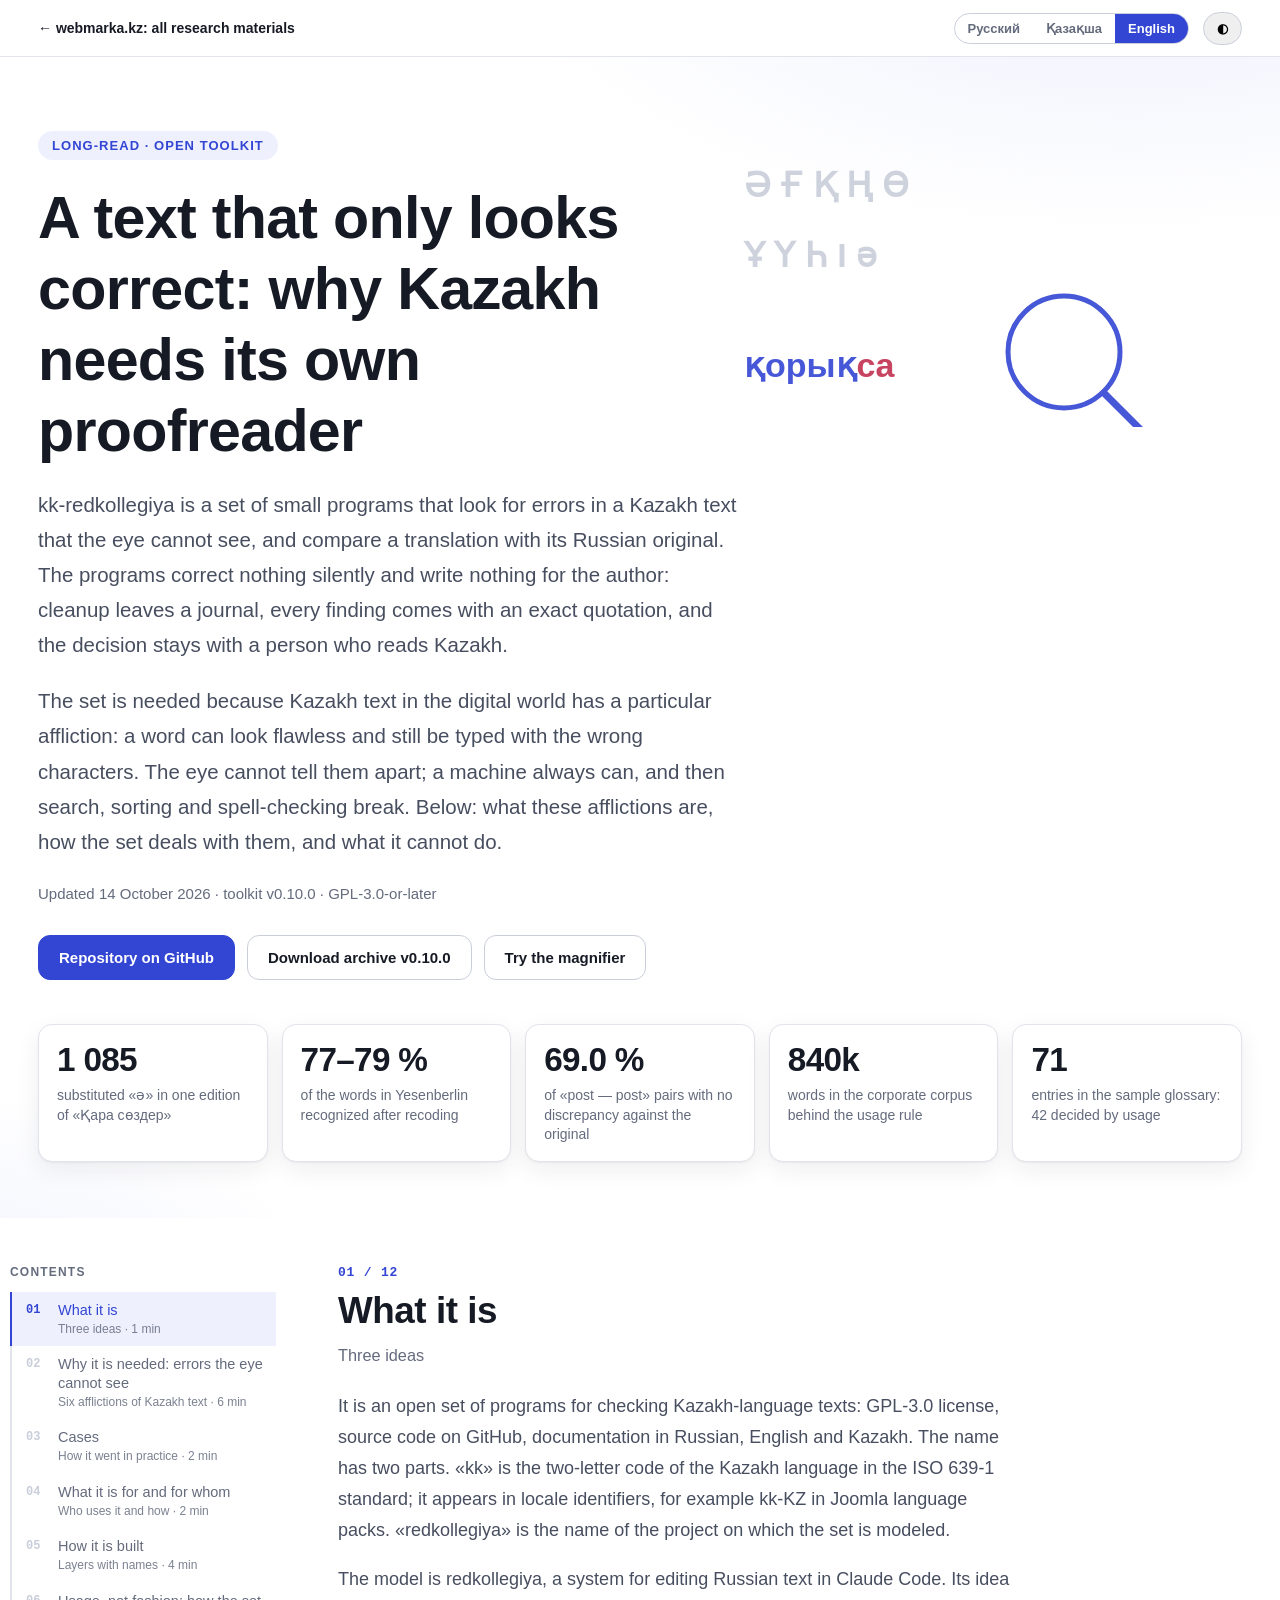
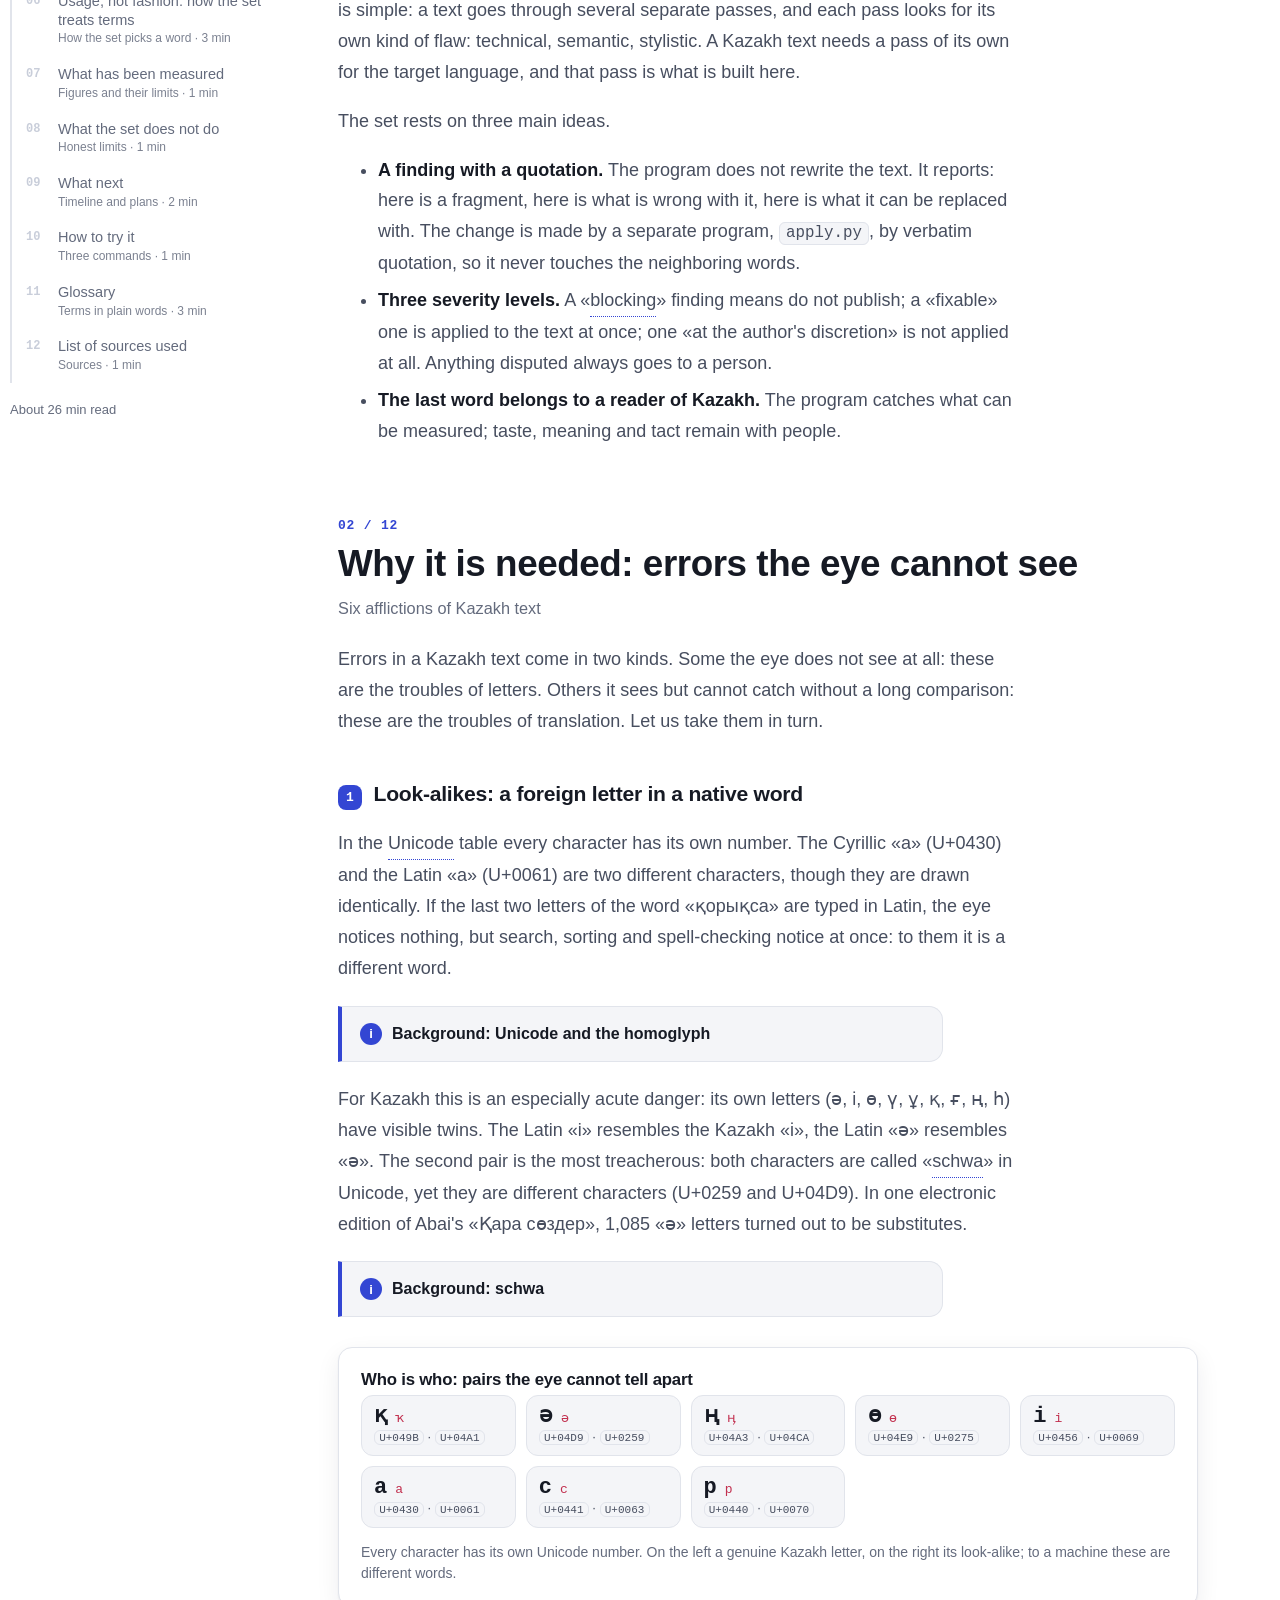
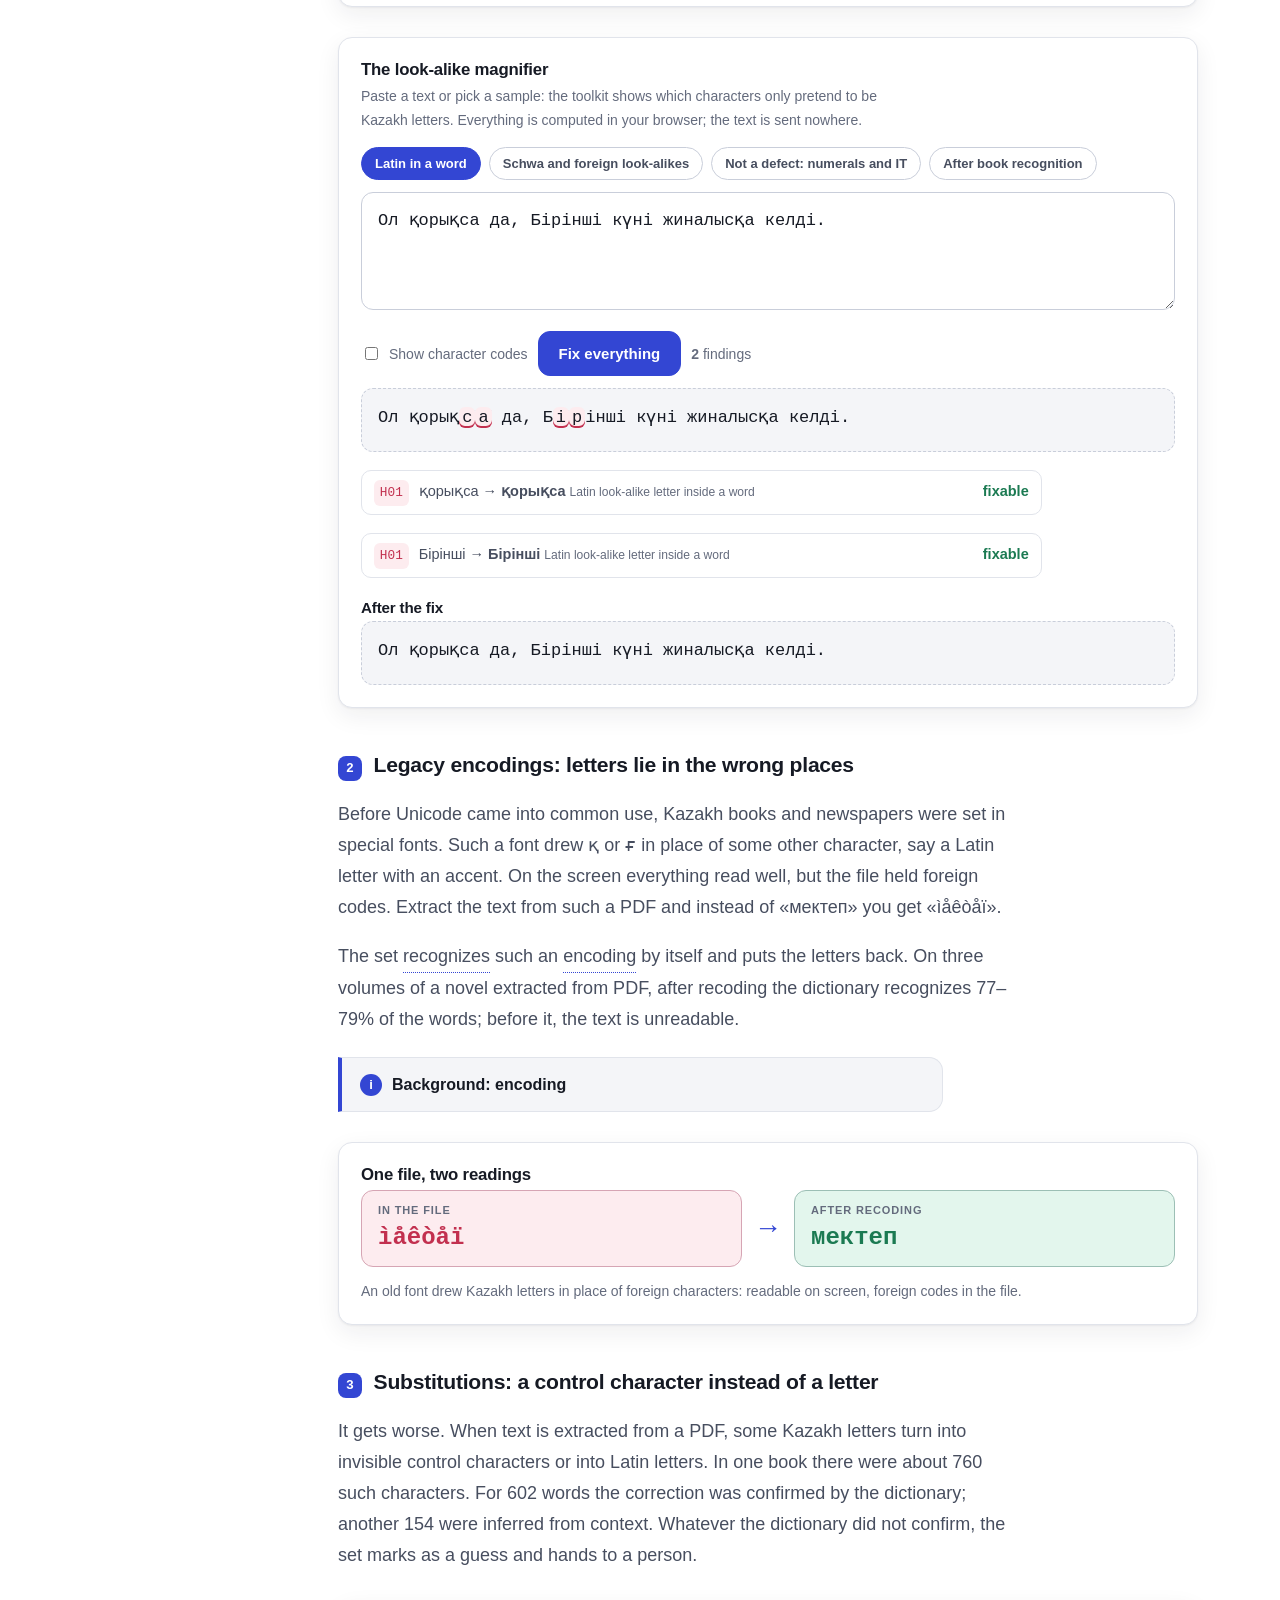
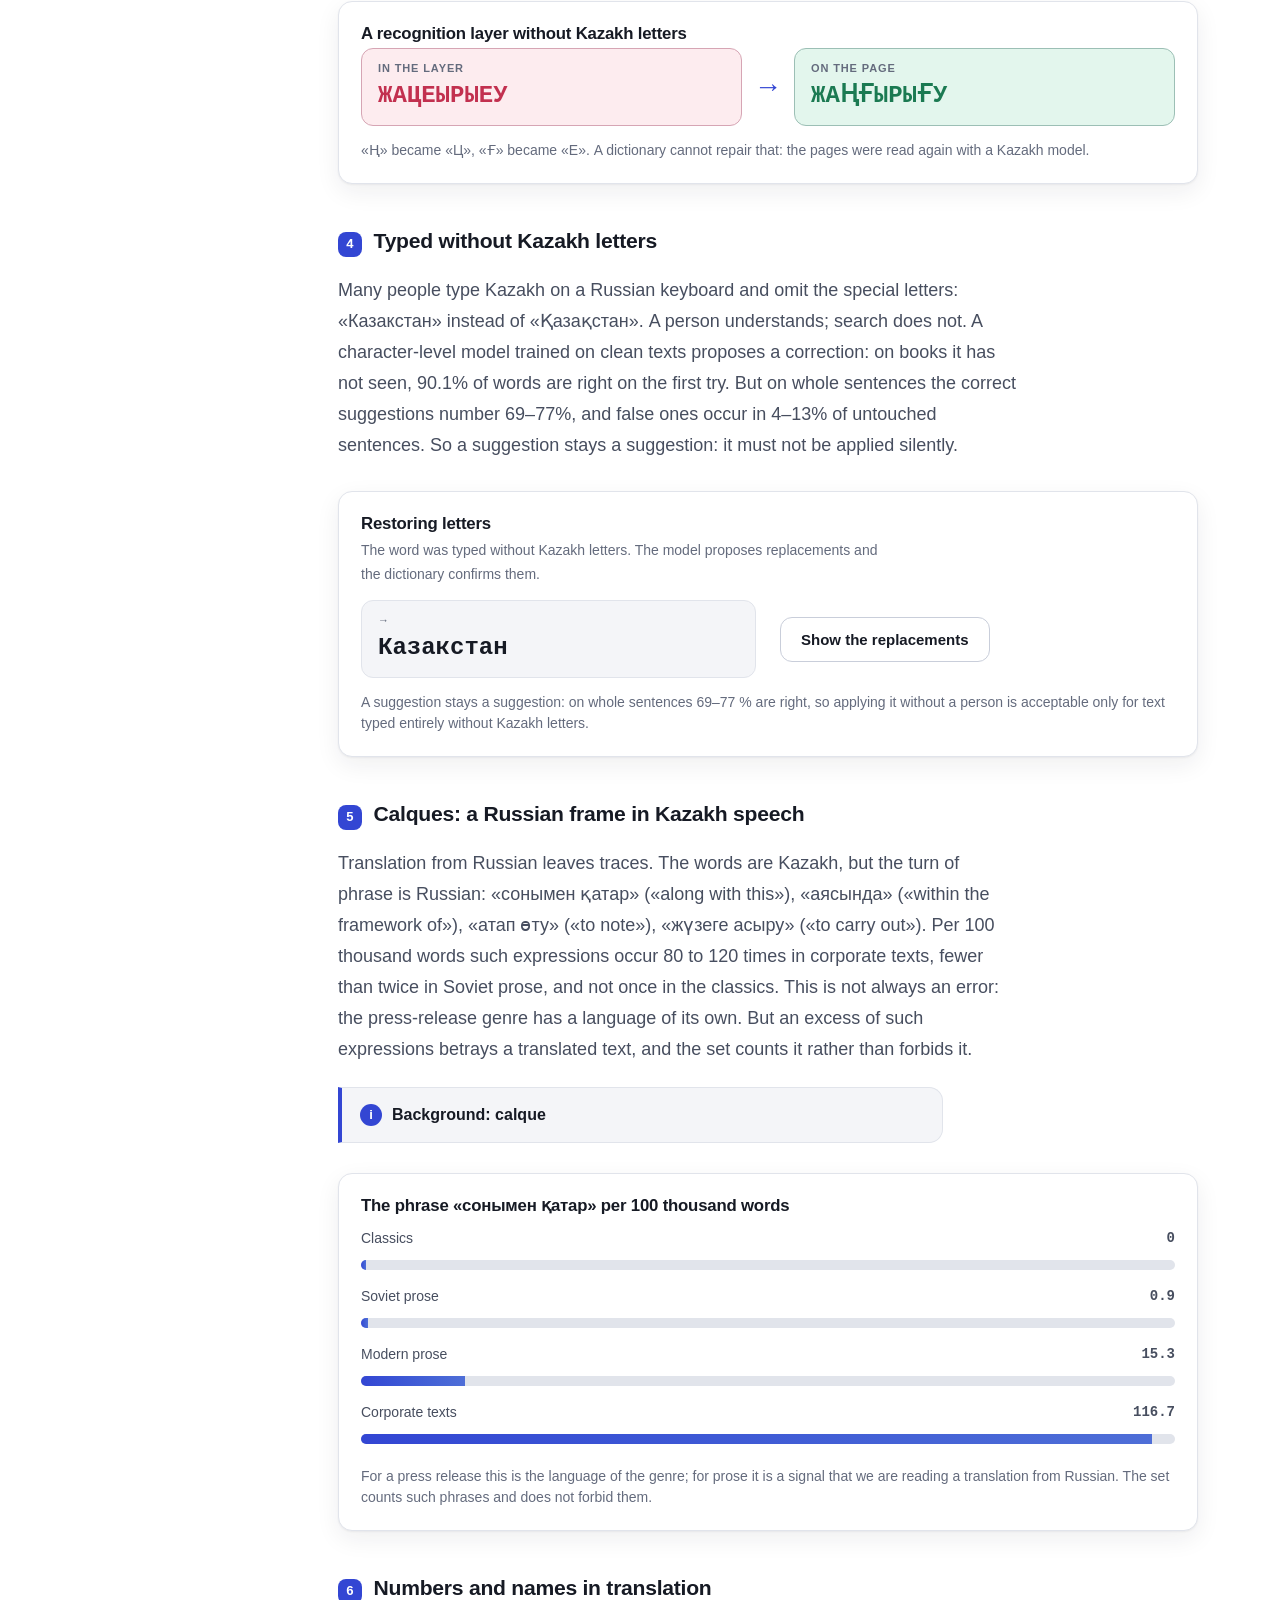
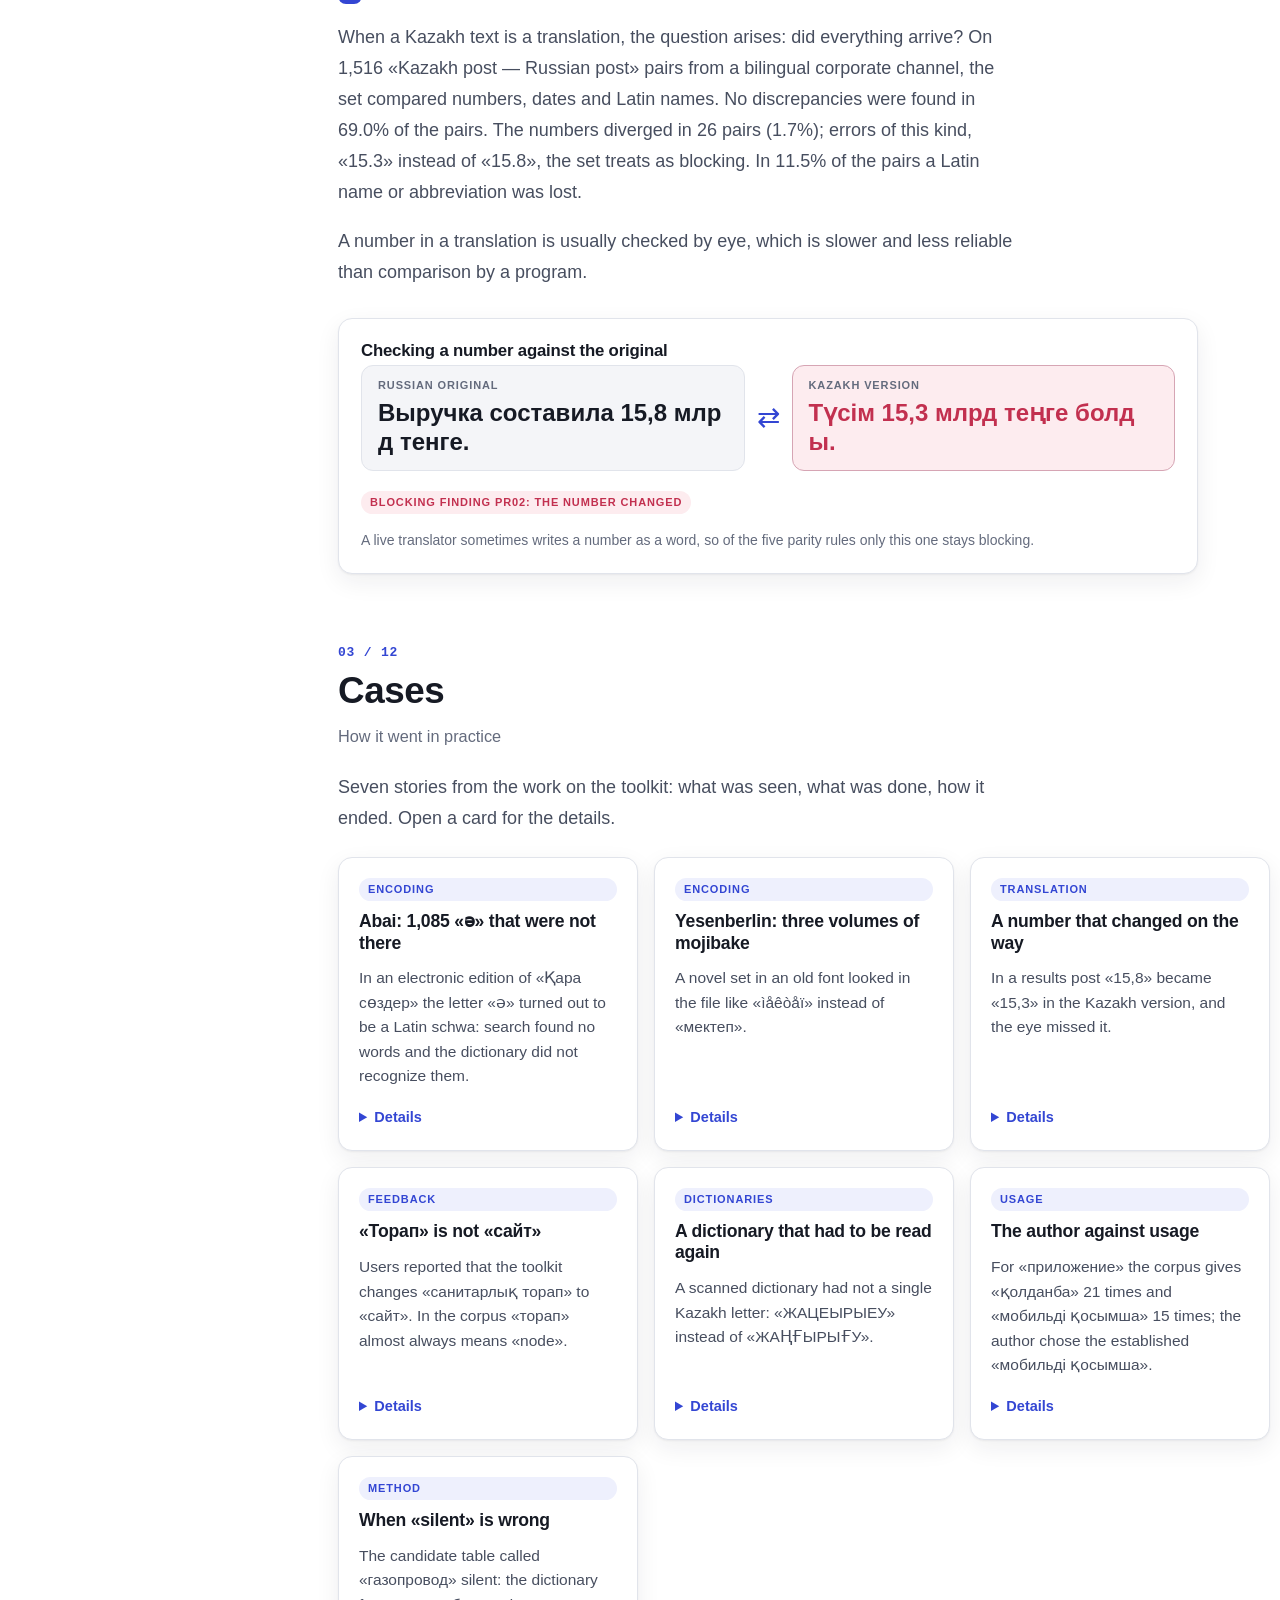
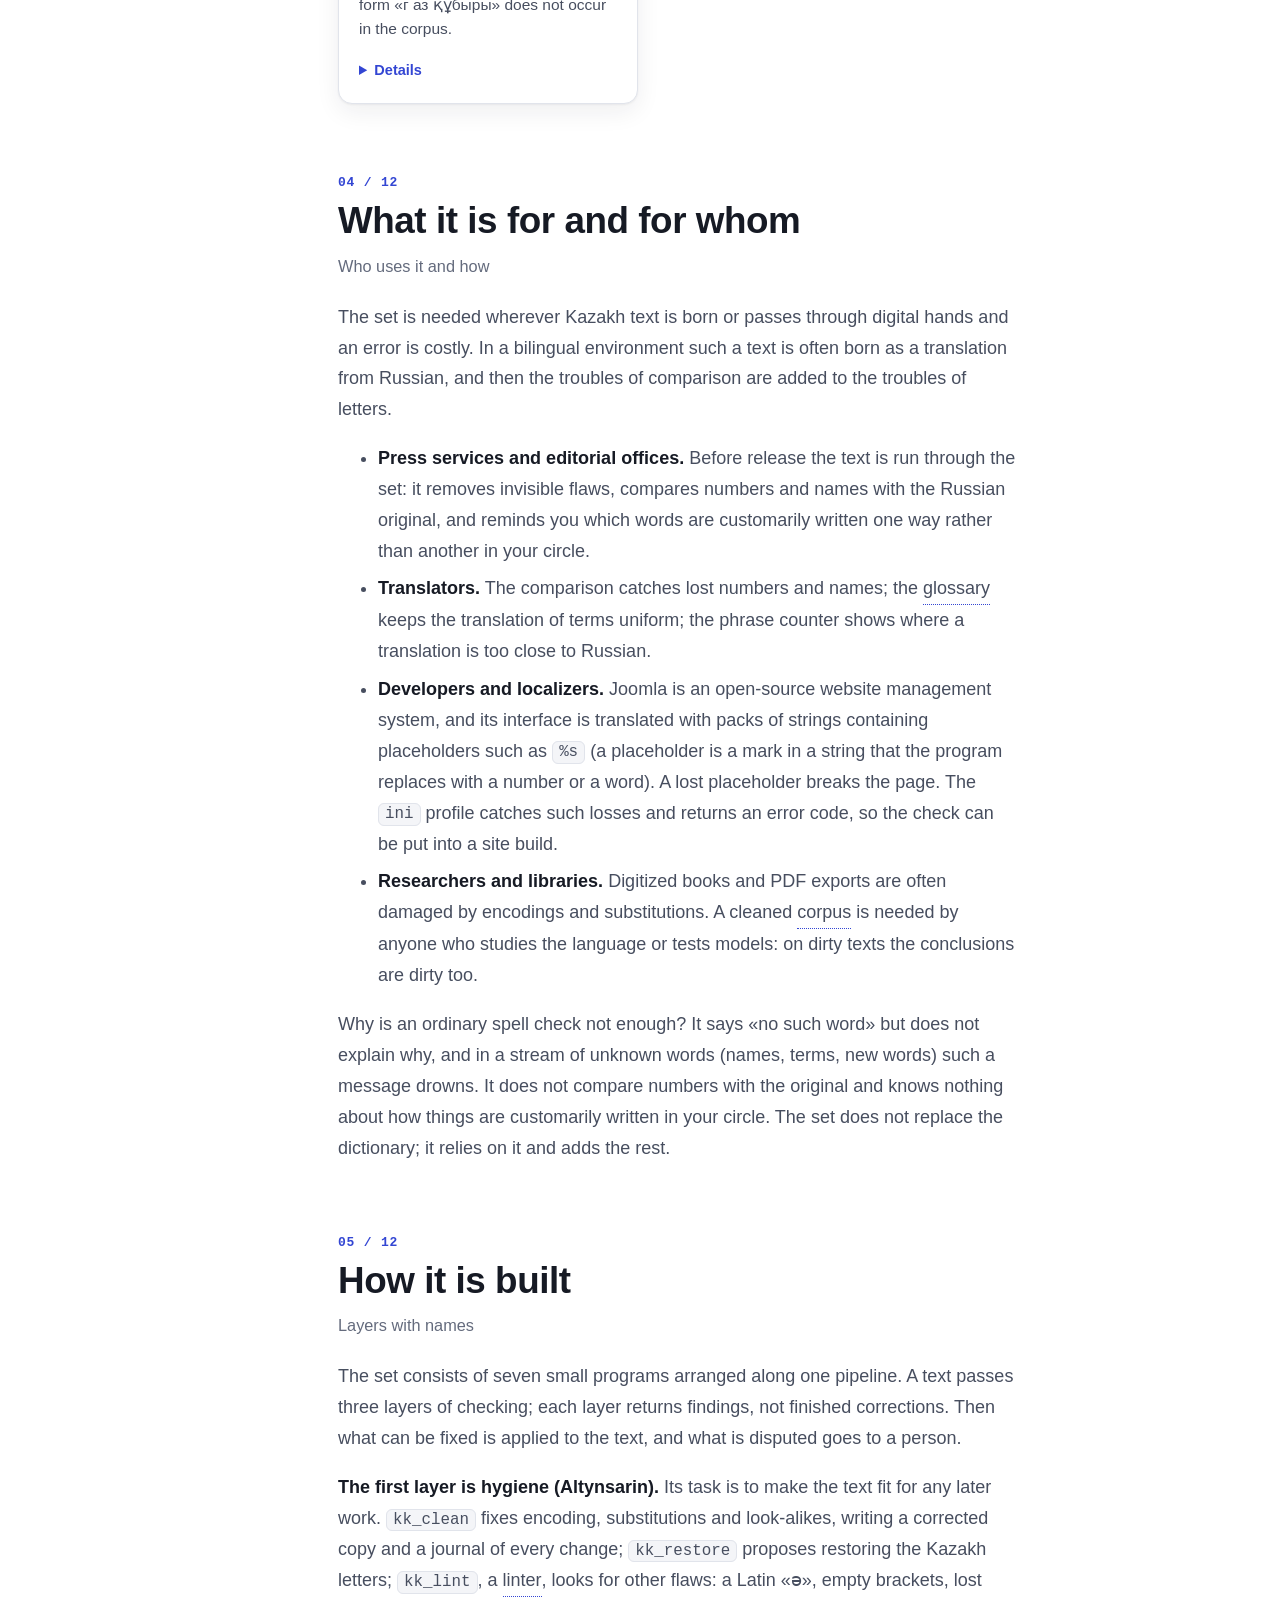
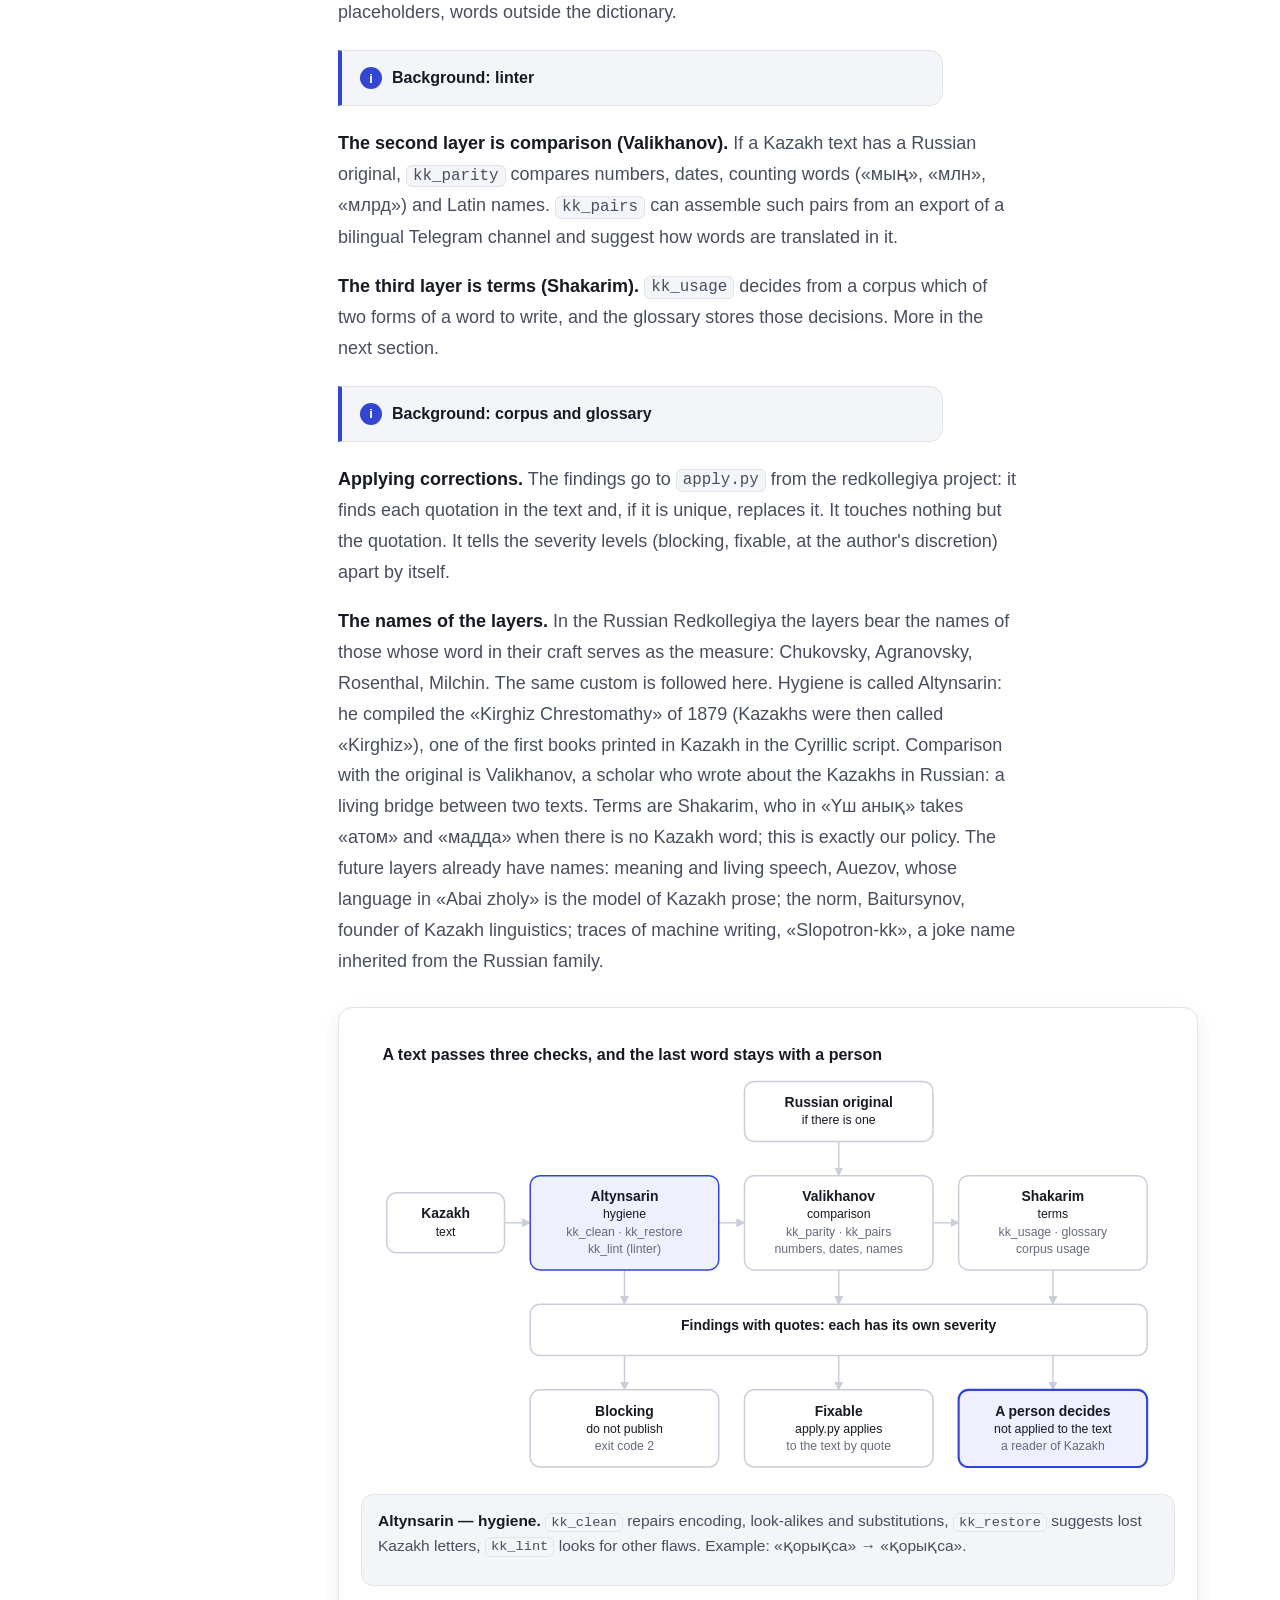
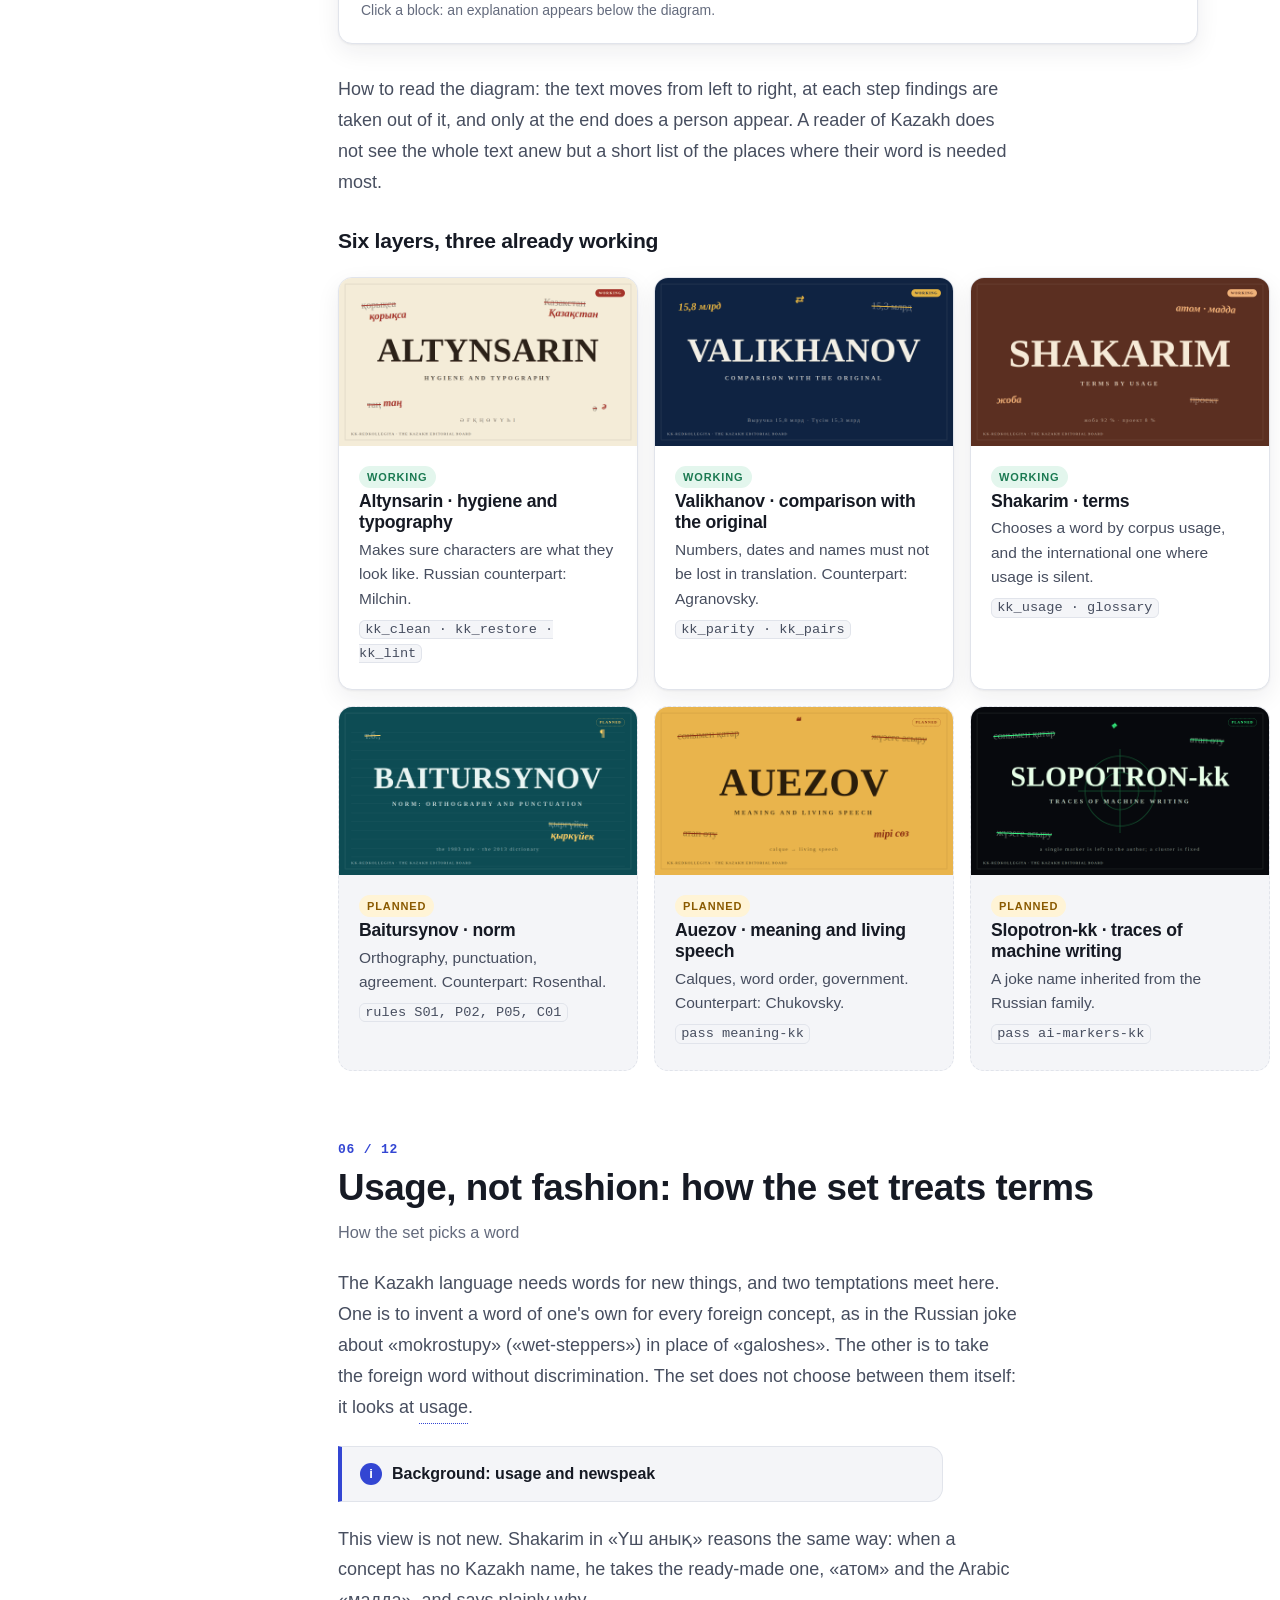
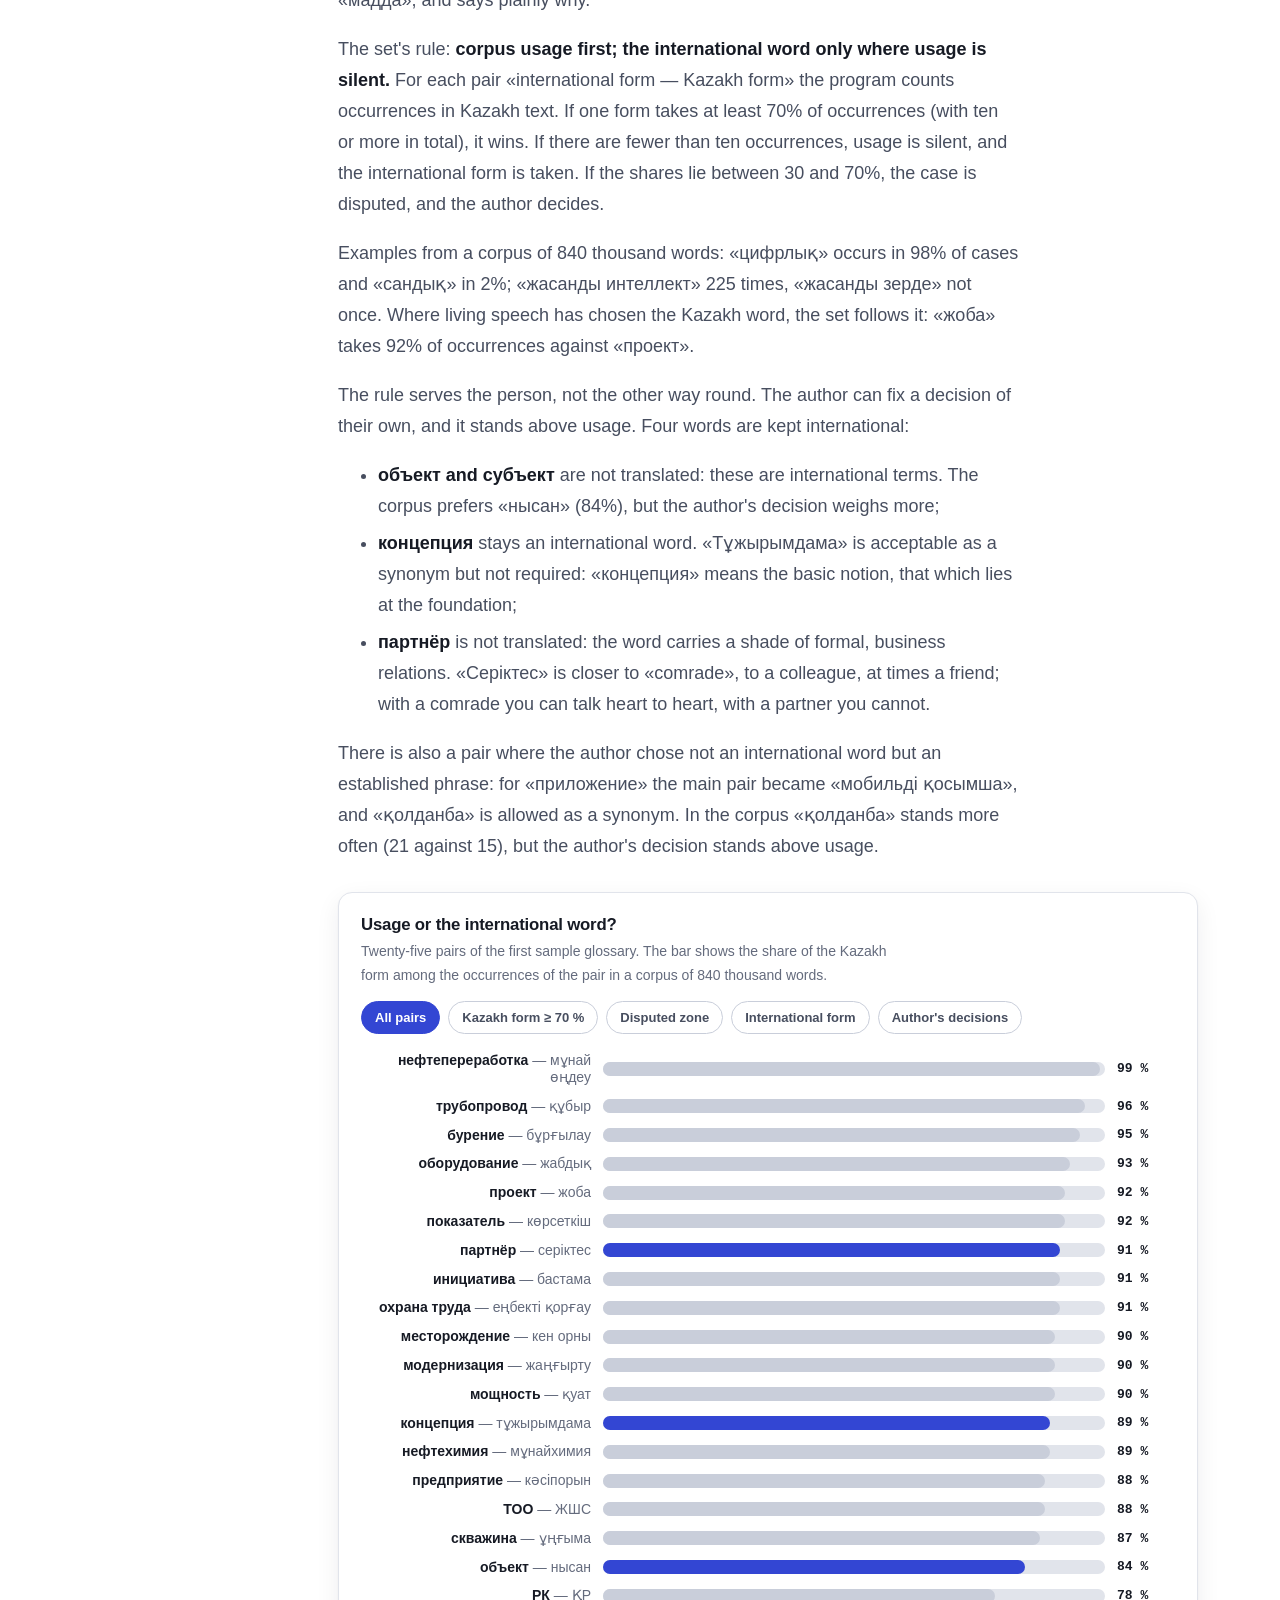
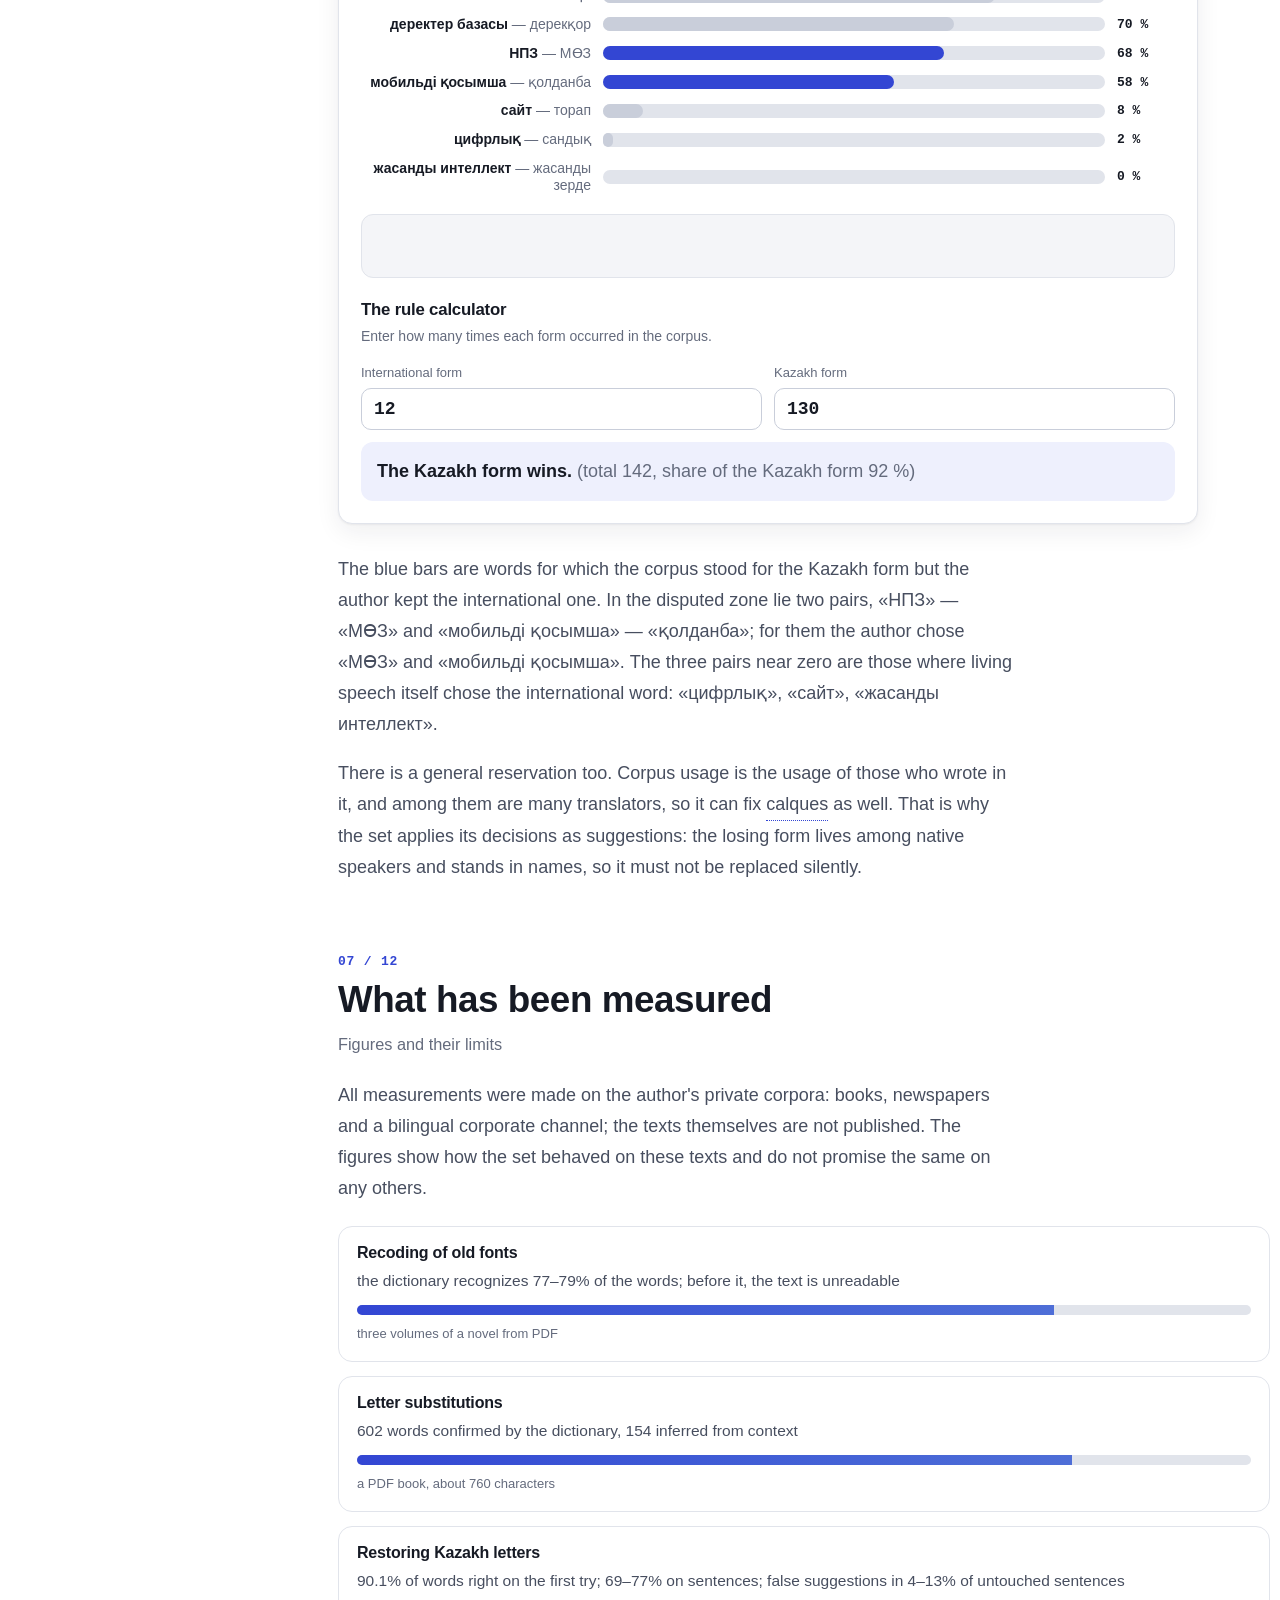
==== docs/longread/en/index.html @ 09e8a10b "v0.10.0: интерактивный лонгрид на трёх языках, персонажи слоёв, редактура русских текстов" ====
<!DOCTYPE html>
<html lang="en">
<head>
<meta charset="utf-8">
<meta name="viewport" content="width=device-width, initial-scale=1">
<!-- build: kk-redkollegiya longread, набор v0.10.0, 2026-10-14 -->
<title>kk-redkollegiya: why Kazakh needs its own proofreader — long-read — Webmarka</title>
<meta name="description" content="An open toolkit for checking Kazakh texts and translations: encoding, look-alikes, comparison with the original, terms by usage. A long-read with live examples.">
<link rel="canonical" href="https://webmarka.kz/research/kk-redkollegiya/en/">
<link rel="alternate" hreflang="ru" href="https://webmarka.kz/research/kk-redkollegiya/"><link rel="alternate" hreflang="kk" href="https://webmarka.kz/research/kk-redkollegiya/kk/"><link rel="alternate" hreflang="en" href="https://webmarka.kz/research/kk-redkollegiya/en/"><link rel="alternate" hreflang="x-default" href="https://webmarka.kz/research/kk-redkollegiya/">
<meta name="theme-color" content="#ffffff">
<meta name="author" content="Beibit Sakhanov">
<meta property="og:type" content="article"><meta property="og:site_name" content="Webmarka"><meta property="og:locale" content="en_US">
<meta property="og:url" content="https://webmarka.kz/research/kk-redkollegiya/en/"><meta property="og:title" content="kk-redkollegiya: why Kazakh needs its own proofreader"><meta property="og:description" content="An open toolkit for checking Kazakh texts and translations: encoding, look-alikes, comparison with the original, terms by usage. A long-read with live examples.">
<meta property="og:image" content="https://webmarka.kz/assets/media/2026/kk-redkollegiya-og.jpg"><meta name="twitter:card" content="summary_large_image">
<link rel="icon" href="data:image/svg+xml,%3Csvg xmlns='http://www.w3.org/2000/svg' viewBox='0 0 64 64'%3E%3Crect width='64' height='64' rx='14' fill='%233346d3'/%3E%3Ctext x='32' y='45' text-anchor='middle' font-size='36' font-family='sans-serif' font-weight='700' fill='white'%3E%D2%9A%3C/text%3E%3C/svg%3E">
<link rel="stylesheet" href="../assets/longread.css?v=0.10.0">
<script type="application/ld+json">{"@context": "https://schema.org", "@graph": [{"@type": "TechArticle", "@id": "https://webmarka.kz/research/kk-redkollegiya/en/#article", "headline": "A text that only looks correct: why Kazakh needs its own proofreader", "inLanguage": "en", "datePublished": "2026-10-13", "dateModified": "2026-10-14", "author": {"@id": "https://webmarka.kz/#person"}, "mainEntityOfPage": "https://webmarka.kz/research/kk-redkollegiya/en/", "image": "https://webmarka.kz/assets/media/2026/kk-redkollegiya-og.jpg", "about": {"@type": "SoftwareSourceCode", "name": "kk-redkollegiya", "codeRepository": "https://github.com/bsakhanov/kk-redkollegiya", "license": "https://www.gnu.org/licenses/gpl-3.0.html"}}]}</script>
</head>
<body>
<header class="bar-top"><div class="wrap"><a class="back" href="https://webmarka.kz/research/">← webmarka.kz: all research materials</a><span class="sp"></span><nav class="seg" aria-label="language"><a href="../" hreflang="ru" lang="ru">Русский</a><a href="../kk/" hreflang="kk" lang="kk">Қазақша</a><a aria-current="page" lang="en">English</a></nav>
<button class="seg" id="theme" type="button" style="padding:8px 13px;font-weight:600;font-size:13px" aria-label="Theme">◐</button></div><div class="prog"></div></header>
<main>
<div class="hero"><div class="wrap"><svg class="lk" viewBox="0 0 520 300" aria-hidden="true"><text x="10" y="70" class="ghost">Ә Ғ Қ Ң Ө</text><text x="10" y="140" class="ghost">Ұ Ү Һ І ә</text><text x="10" y="250">қорық<tspan fill="var(--bad)">ca</tspan></text><circle cx="330" cy="225" r="56" fill="none" stroke="var(--pri)" stroke-width="5"/><path d="M370 266L410 306" stroke="var(--pri)" stroke-width="7" stroke-linecap="round"/></svg><span class="kick">Long-read · open toolkit</span><h1>A text that only looks correct: why Kazakh needs its own proofreader</h1><div class="lead"><p>kk-redkollegiya is a set of small programs that look for errors in a Kazakh text that the eye cannot see, and compare a translation with its Russian original. The programs correct nothing silently and write nothing for the author: cleanup leaves a journal, every finding comes with an exact quotation, and the decision stays with a person who reads Kazakh.</p><p>The set is needed because Kazakh text in the digital world has a particular affliction: a word can look flawless and still be typed with the wrong characters. The eye cannot tell them apart; a machine always can, and then search, sorting and spell-checking break. Below: what these afflictions are, how the set deals with them, and what it cannot do.</p></div>
<p class="meta">Updated 14 October 2026 · toolkit v0.10.0 · GPL-3.0-or-later</p>
<div class="cta"><a class="btn pri" href="https://github.com/bsakhanov/kk-redkollegiya">Repository on GitHub</a><a class="btn" href="https://github.com/bsakhanov/kk-redkollegiya/releases/latest">Download archive v0.10.0</a><a class="btn" href="#pg">Try the magnifier</a></div>
<div class="stats"><div class="stat"><b data-count=1085 data-suf="">0</b><span>substituted «ә» in one edition of «Қара сөздер»</span></div><div class="stat"><b>77–79 %</b><span>of the words in Yesenberlin recognized after recoding</span></div><div class="stat"><b>69.0 %</b><span>of «post — post» pairs with no discrepancy against the original</span></div><div class="stat"><b data-count=840 data-suf="k">0k</b><span>words in the corporate corpus behind the usage rule</span></div><div class="stat"><b data-count=71 data-suf="">0</b><span>entries in the sample glossary: 42 decided by usage</span></div></div></div></div>
<div class="wrap layout"><aside class="toc" aria-label="Contents"><h2>Contents</h2><ol><li><a href="#s1"><i>01</i><span>What it is<small>Three ideas</small></span></a></li><li><a href="#s2"><i>02</i><span>Why it is needed: errors the eye cannot see<small>Six afflictions of Kazakh text</small></span></a></li><li><a href="#s3"><i>03</i><span>Cases<small>How it went in practice</small></span></a></li><li><a href="#s4"><i>04</i><span>What it is for and for whom<small>Who uses it and how</small></span></a></li><li><a href="#s5"><i>05</i><span>How it is built<small>Layers with names</small></span></a></li><li><a href="#s6"><i>06</i><span>Usage, not fashion: how the set treats terms<small>How the set picks a word</small></span></a></li><li><a href="#s7"><i>07</i><span>What has been measured<small>Figures and their limits</small></span></a></li><li><a href="#s8"><i>08</i><span>What the set does not do<small>Honest limits</small></span></a></li><li><a href="#s9"><i>09</i><span>What next<small>Timeline and plans</small></span></a></li><li><a href="#s10"><i>10</i><span>How to try it<small>Three commands</small></span></a></li><li><a href="#s11"><i>11</i><span>Glossary<small>Terms in plain words</small></span></a></li><li><a href="#s12"><i>12</i><span>List of sources used<small>Sources</small></span></a></li></ol><p class="eta" id="eta" data-t="About {n} min read"></p></aside>
<article><section id="s1" class="rv"><h2><span class="n">01 / 12</span>What it is</h2><p class="sub">Three ideas</p><p>It is an open set of programs for checking Kazakh-language texts: GPL-3.0 license, source code on GitHub, documentation in Russian, English and Kazakh. The name has two parts. «kk» is the two-letter code of the Kazakh language in the ISO 639-1 standard; it appears in locale identifiers, for example kk-KZ in Joomla language packs. «redkollegiya» is the name of the project on which the set is modeled.</p>
<p>The model is redkollegiya, a system for editing Russian text in Claude Code. Its idea is simple: a text goes through several separate passes, and each pass looks for its own kind of flaw: technical, semantic, stylistic. A Kazakh text needs a pass of its own for the target language, and that pass is what is built here.</p>
<p>The set rests on three main ideas.</p>
<ul>
<li><strong>A finding with a quotation.</strong> The program does not rewrite the text. It reports: here is a fragment, here is what is wrong with it, here is what it can be replaced with. The change is made by a separate program, <code>apply.py</code>, by verbatim quotation, so it never touches the neighboring words.</li>
<li><strong>Three severity levels.</strong> A «<button class="term" type="button" data-t="blocker">blocking</button>» finding means do not publish; a «fixable» one is applied to the text at once; one «at the author's discretion» is not applied at all. Anything disputed always goes to a person.</li>
<li><strong>The last word belongs to a reader of Kazakh.</strong> The program catches what can be measured; taste, meaning and tact remain with people.</li>
</ul></section><section id="s2" class="rv"><h2><span class="n">02 / 12</span>Why it is needed: errors the eye cannot see</h2><p class="sub">Six afflictions of Kazakh text</p><p>Errors in a Kazakh text come in two kinds. Some the eye does not see at all: these are the troubles of letters. Others it sees but cannot catch without a long comparison: these are the troubles of translation. Let us take them in turn.</p>
<h3><span class="no">1</span><span>Look-alikes: a foreign letter in a native word</span></h3>
<p>In the <button class="term" type="button" data-t="unicode">Unicode</button> table every character has its own number. The Cyrillic «а» (U+0430) and the Latin «a» (U+0061) are two different characters, though they are drawn identically. If the last two letters of the word «қорықса» are typed in Latin, the eye notices nothing, but search, sorting and spell-checking notice at once: to them it is a different word.</p>
<details class="callout"><summary>Background: Unicode and the homoglyph</summary><p>The name «Unicode» was meant to suggest a single universal encoding: «unique, unified, universal». The word «homoglyph» is built from the Greek <em>homós</em>, «the same», and <em>glyphḗ</em>, «carving, a carved sign»; it names a character that looks the same as another. In security the same look-alikes serve to forge addresses: a site with a Latin «a» in its name looks genuine and leads somewhere else entirely.</p></details>
<p>For Kazakh this is an especially acute danger: its own letters (ә, і, ө, ү, ұ, қ, ғ, ң, һ) have visible twins. The Latin «i» resembles the Kazakh «і», the Latin «ə» resembles «ә». The second pair is the most treacherous: both characters are called «<button class="term" type="button" data-t="schwa">schwa</button>» in Unicode, yet they are different characters (U+0259 and U+04D9). In one electronic edition of Abai's «Қара сөздер», 1,085 «ә» letters turned out to be substitutes.</p>
<details class="callout"><summary>Background: schwa</summary><p>The name of the sign ə, «schwa» (in Russian «шва» or «схва»), goes back to the Hebrew name of a mark used in writing for a short, indistinct vowel or for the absence of a vowel. Today the word names both the sound and its sign.</p></details>
<figure class="fig rv"><h4>Who is who: pairs the eye cannot tell apart</h4><div class="lg"><div><b>қ<em>ҡ</em></b><code>U+049B</code> · <code>U+04A1</code></div><div><b>ә<em>ə</em></b><code>U+04D9</code> · <code>U+0259</code></div><div><b>ң<em>ӊ</em></b><code>U+04A3</code> · <code>U+04CA</code></div><div><b>ө<em>ɵ</em></b><code>U+04E9</code> · <code>U+0275</code></div><div><b>і<em>i</em></b><code>U+0456</code> · <code>U+0069</code></div><div><b>а<em>a</em></b><code>U+0430</code> · <code>U+0061</code></div><div><b>с<em>c</em></b><code>U+0441</code> · <code>U+0063</code></div><div><b>р<em>p</em></b><code>U+0440</code> · <code>U+0070</code></div></div><figcaption>Every character has its own Unicode number. On the left a genuine Kazakh letter, on the right its look-alike; to a machine these are different words.</figcaption></figure><div class="fig pg rv" id="pg"><h4>The look-alike magnifier</h4><p class="hint">Paste a text or pick a sample: the toolkit shows which characters only pretend to be Kazakh letters. Everything is computed in your browser; the text is sent nowhere.</p><div class="chips" id="pg-presets"><button class="chip" type="button" aria-pressed="false">Latin in a word</button><button class="chip" type="button" aria-pressed="false">Schwa and foreign look-alikes</button><button class="chip" type="button" aria-pressed="false">Not a defect: numerals and IT</button><button class="chip" type="button" aria-pressed="false">After book recognition</button></div><textarea id="pg-in" spellcheck="false" aria-label="The look-alike magnifier" placeholder="Paste Kazakh text…"></textarea><div class="row-tools"><label class="sw"><input type="checkbox" id="pg-cp"> Show character codes</label><button class="btn pri" type="button" id="pg-apply">Fix everything</button><span class="hint" style="margin:0"><b id="pg-n">0</b> findings</span></div><div class="out" id="pg-out" style="margin-top:12px"></div><ul class="fl" id="pg-list"></ul><h4 style="margin-top:16px;font-size:.95rem">After the fix</h4><div class="out" id="pg-fixed"></div></div><h3><span class="no">2</span><span>Legacy encodings: letters lie in the wrong places</span></h3>
<p>Before Unicode came into common use, Kazakh books and newspapers were set in special fonts. Such a font drew қ or ғ in place of some other character, say a Latin letter with an accent. On the screen everything read well, but the file held foreign codes. Extract the text from such a PDF and instead of «мектеп» you get «ìåêòåï».</p>
<p>The set <button class="term" type="button" data-t="ocr">recognizes</button> such an <button class="term" type="button" data-t="encoding">encoding</button> by itself and puts the letters back. On three volumes of a novel extracted from PDF, after recoding the dictionary recognizes 77–79% of the words; before it, the text is unreadable.</p>
<details class="callout"><summary>Background: encoding</summary><p>The word «code» goes back to the Latin <em>codex</em>, «a trunk, a wooden writing tablet», later «a book, a body of laws». An encoding is a table that matches numbers to characters; old Kazakh fonts used foreign tables in their own way.</p></details>
<figure class="fig rv"><h4>One file, two readings</h4><div class="pair"><div class="tile bad"><small>In the file</small><div class="w">ìåêòåï</div></div><div class="arrow">→</div><div class="tile ok"><small>After recoding</small><div class="w">мектеп</div></div></div><figcaption>An old font drew Kazakh letters in place of foreign characters: readable on screen, foreign codes in the file.</figcaption></figure><h3><span class="no">3</span><span>Substitutions: a control character instead of a letter</span></h3>
<p>It gets worse. When text is extracted from a PDF, some Kazakh letters turn into invisible control characters or into Latin letters. In one book there were about 760 such characters. For 602 words the correction was confirmed by the dictionary; another 154 were inferred from context. Whatever the dictionary did not confirm, the set marks as a guess and hands to a person.</p>
<figure class="fig rv"><h4>A recognition layer without Kazakh letters</h4><div class="pair"><div class="tile bad"><small>In the layer</small><div class="w">ЖАЦЕЫРЫЕУ</div></div><div class="arrow">→</div><div class="tile ok"><small>On the page</small><div class="w">ЖАҢҒЫРЫҒУ</div></div></div><figcaption>«Ң» became «Ц», «Ғ» became «Е». A dictionary cannot repair that: the pages were read again with a Kazakh model.</figcaption></figure><h3><span class="no">4</span><span>Typed without Kazakh letters</span></h3>
<p>Many people type Kazakh on a Russian keyboard and omit the special letters: «Казакстан» instead of «Қазақстан». A person understands; search does not. A character-level model trained on clean texts proposes a correction: on books it has not seen, 90.1% of words are right on the first try. But on whole sentences the correct suggestions number 69–77%, and false ones occur in 4–13% of untouched sentences. So a suggestion stays a suggestion: it must not be applied silently.</p>
<figure class="fig rv"><h4>Restoring letters</h4><p class="hint">The word was typed without Kazakh letters. The model proposes replacements and the dictionary confirms them.</p><div class="pair"><div class="tile"><small>→</small><div class="w" id="rs-w"></div></div><div></div><div><button class="btn" id="rs-go" type="button">Show the replacements</button></div></div><figcaption>A suggestion stays a suggestion: on whole sentences 69–77 % are right, so applying it without a person is acceptable only for text typed entirely without Kazakh letters.</figcaption></figure><h3><span class="no">5</span><span>Calques: a Russian frame in Kazakh speech</span></h3>
<p>Translation from Russian leaves traces. The words are Kazakh, but the turn of phrase is Russian: «сонымен қатар» («along with this»), «аясында» («within the framework of»), «атап өту» («to note»), «жүзеге асыру» («to carry out»). Per 100 thousand words such expressions occur 80 to 120 times in corporate texts, fewer than twice in Soviet prose, and not once in the classics. This is not always an error: the press-release genre has a language of its own. But an excess of such expressions betrays a translated text, and the set counts it rather than forbids it.</p>
<details class="callout"><summary>Background: calque</summary><p>The word comes from the French <em>calque</em>, «a copy taken through tracing paper». In linguistics a calque is an expression translated from a foreign language part by part, keeping the foreign construction.</p></details>
<figure class="fig rv in"><h4>The phrase «сонымен қатар» per 100 thousand words</h4><div class="m" style="border:0;padding:6px 0"><div style="display:flex;justify-content:space-between;font-size:14px"><span>Classics</span><b style="font-family:var(--mono)">0</b></div><div class="bar"><i style="--w:0.6%"></i></div></div><div class="m" style="border:0;padding:6px 0"><div style="display:flex;justify-content:space-between;font-size:14px"><span>Soviet prose</span><b style="font-family:var(--mono)">0.9</b></div><div class="bar"><i style="--w:0.8%"></i></div></div><div class="m" style="border:0;padding:6px 0"><div style="display:flex;justify-content:space-between;font-size:14px"><span>Modern prose</span><b style="font-family:var(--mono)">15.3</b></div><div class="bar"><i style="--w:12.8%"></i></div></div><div class="m" style="border:0;padding:6px 0"><div style="display:flex;justify-content:space-between;font-size:14px"><span>Corporate texts</span><b style="font-family:var(--mono)">116.7</b></div><div class="bar"><i style="--w:97.2%"></i></div></div><figcaption>For a press release this is the language of the genre; for prose it is a signal that we are reading a translation from Russian. The set counts such phrases and does not forbid them.</figcaption></figure><h3><span class="no">6</span><span>Numbers and names in translation</span></h3>
<p>When a Kazakh text is a translation, the question arises: did everything arrive? On 1,516 «Kazakh post — Russian post» pairs from a bilingual corporate channel, the set compared numbers, dates and Latin names. No discrepancies were found in 69.0% of the pairs. The numbers diverged in 26 pairs (1.7%); errors of this kind, «15.3» instead of «15.8», the set treats as blocking. In 11.5% of the pairs a Latin name or abbreviation was lost.</p>
<p>A number in a translation is usually checked by eye, which is slower and less reliable than comparison by a program.</p><figure class="fig rv"><h4>Checking a number against the original</h4><div class="pair"><div class="tile"><small>Russian original</small><div class="w" style="font-family:var(--font)">Выручка составила 15,8 млрд тенге.</div></div><div class="arrow">⇄</div><div class="tile bad"><small>Kazakh version</small><div class="w" style="font-family:var(--font)">Түсім 15,3 млрд теңге болды.</div></div></div><p style="margin:14px 0 0"><span class="tag" style="background:var(--badbg);color:var(--bad)">Blocking finding PR02: the number changed</span></p><figcaption>A live translator sometimes writes a number as a word, so of the five parity rules only this one stays blocking.</figcaption></figure></section><section id="s3" class="rv"><h2><span class="n">03 / 12</span>Cases</h2><p class="sub">How it went in practice</p><p>Seven stories from the work on the toolkit: what was seen, what was done, how it ended. Open a card for the details.</p><div class="grid"><div class="card case rv"><span class="tag">Encoding</span><h4>Abai: 1,085 «ә» that were not there</h4><p>In an electronic edition of «Қара сөздер» the letter «ә» turned out to be a Latin schwa: search found no words and the dictionary did not recognize them.</p><details><summary>Details</summary><dl><dt>Seen</dt><dd>The character U+0259 is indistinguishable from «ә» (U+04D9) but is a different symbol.</dd><dt>Done</dt><dd><code>kk_clean</code> and rule H02 replaced the schwa throughout, each replacement written to the journal.</dd><dt>Outcome</dt><dd>Latin «ə» in the text: 1,085 → 0.</dd></dl></details></div><div class="card case rv"><span class="tag">Encoding</span><h4>Yesenberlin: three volumes of mojibake</h4><p>A novel set in an old font looked in the file like «ìåêòåï» instead of «мектеп».</p><details><summary>Details</summary><dl><dt>Seen</dt><dd>The font kept Kazakh letters in the places of foreign characters.</dd><dt>Done</dt><dd>A Windows-1251 decoder with Kazakh letters in the cells 0xB0–0xBF.</dd><dt>Outcome</dt><dd>The dictionary recognizes 77–79 % of the words instead of unreadable text.</dd></dl></details></div><div class="card case rv"><span class="tag">Translation</span><h4>A number that changed on the way</h4><p>In a results post «15,8» became «15,3» in the Kazakh version, and the eye missed it.</p><details><summary>Details</summary><dl><dt>Seen</dt><dd>The paragraph lost and gained the same number of figures.</dd><dt>Done</dt><dd>Rule PR02 raises a blocking finding.</dd><dt>Outcome</dt><dd>Of 1,516 pairs numbers diverge in 26 (1.7 %); a person reviews them.</dd></dl></details></div><div class="card case rv"><span class="tag">Feedback</span><h4>«Торап» is not «сайт»</h4><p>Users reported that the toolkit changes «санитарлық торап» to «сайт». In the corpus «торап» almost always means «node».</p><details><summary>Details</summary><dl><dt>Seen</dt><dd>The glossary ban rested on a word with two meanings.</dd><dt>Done</dt><dd>The ban was lifted; the glossary entry gained exceptions (<code>avoid_exclude</code>) and names such as «НИИ проект» are no longer touched.</dd><dt>Outcome</dt><dd>Four false positives closed in v0.9.0.</dd></dl></details></div><div class="card case rv"><span class="tag">Dictionaries</span><h4>A dictionary that had to be read again</h4><p>A scanned dictionary had not a single Kazakh letter: «ЖАЦЕЫРЫЕУ» instead of «ЖАҢҒЫРЫҒУ».</p><details><summary>Details</summary><dl><dt>Seen</dt><dd>The whole recognition layer was damaged.</dd><dt>Done</dt><dd>The pages were recognized with a Kazakh model and extra headwords were filtered out by the character model.</dd><dt>Outcome</dt><dd>The whitelist grew to 13,049 words that hunspell does not know.</dd></dl></details></div><div class="card case rv"><span class="tag">Usage</span><h4>The author against usage</h4><p>For «приложение» the corpus gives «қолданба» 21 times and «мобильді қосымша» 15 times; the author chose the established «мобильді қосымша».</p><details><summary>Details</summary><dl><dt>Seen</dt><dd>Two forms almost level, and a newer word is not always better than an established one.</dd><dt>Done</dt><dd>An entry with status author keeps both numbers and explains the choice; «қолданба» is allowed as a synonym.</dd><dt>Outcome</dt><dd>The author&#x27;s decision is not overwritten when counts are recomputed.</dd></dl></details></div><div class="card case rv"><span class="tag">Method</span><h4>When «silent» is wrong</h4><p>The candidate table called «газопровод» silent: the dictionary form «г аз құбыры» does not occur in the corpus.</p><details><summary>Details</summary><dl><dt>Seen</dt><dd>The dictionary gave a recognition typo, while the live form is different.</dd><dt>Done</dt><dd>The live forms were checked: «газ құбыры» occurs 27 times.</dd><dt>Outcome</dt><dd>In 21 of the first 50 rows the «silence» was false.</dd></dl></details></div></div></section><section id="s4" class="rv"><h2><span class="n">04 / 12</span>What it is for and for whom</h2><p class="sub">Who uses it and how</p><p>The set is needed wherever Kazakh text is born or passes through digital hands and an error is costly. In a bilingual environment such a text is often born as a translation from Russian, and then the troubles of comparison are added to the troubles of letters.</p>
<ul>
<li><strong>Press services and editorial offices.</strong> Before release the text is run through the set: it removes invisible flaws, compares numbers and names with the Russian original, and reminds you which words are customarily written one way rather than another in your circle.</li>
<li><strong>Translators.</strong> The comparison catches lost numbers and names; the <button class="term" type="button" data-t="glossary">glossary</button> keeps the translation of terms uniform; the phrase counter shows where a translation is too close to Russian.</li>
<li><strong>Developers and localizers.</strong> Joomla is an open-source website management system, and its interface is translated with packs of strings containing placeholders such as <code>%s</code> (a placeholder is a mark in a string that the program replaces with a number or a word). A lost placeholder breaks the page. The <code>ini</code> profile catches such losses and returns an error code, so the check can be put into a site build.</li>
<li><strong>Researchers and libraries.</strong> Digitized books and PDF exports are often damaged by encodings and substitutions. A cleaned <button class="term" type="button" data-t="corpus">corpus</button> is needed by anyone who studies the language or tests models: on dirty texts the conclusions are dirty too.</li>
</ul>
<p>Why is an ordinary spell check not enough? It says «no such word» but does not explain why, and in a stream of unknown words (names, terms, new words) such a message drowns. It does not compare numbers with the original and knows nothing about how things are customarily written in your circle. The set does not replace the dictionary; it relies on it and adds the rest.</p></section><section id="s5" class="rv"><h2><span class="n">05 / 12</span>How it is built</h2><p class="sub">Layers with names</p><p>The set consists of seven small programs arranged along one pipeline. A text passes three layers of checking; each layer returns findings, not finished corrections. Then what can be fixed is applied to the text, and what is disputed goes to a person.</p>
<p><strong>The first layer is hygiene (Altynsarin).</strong> Its task is to make the text fit for any later work. <code>kk_clean</code> fixes encoding, substitutions and look-alikes, writing a corrected copy and a journal of every change; <code>kk_restore</code> proposes restoring the Kazakh letters; <code>kk_lint</code>, a <button class="term" type="button" data-t="linter">linter</button>, looks for other flaws: a Latin «ə», empty brackets, lost placeholders, words outside the dictionary.</p>
<details class="callout"><summary>Background: linter</summary><p>The word comes from the program <em>lint</em>, written in the late 1970s at Bell Labs to check programs in the C language. In English <em>lint</em> means «fluff, fuzz»: the program picks fluff off the code as one cleans clothing. Today a linter is any program that looks for suspicious places in a text without executing or reworking it.</p></details>
<p><strong>The second layer is comparison (Valikhanov).</strong> If a Kazakh text has a Russian original, <code>kk_parity</code> compares numbers, dates, counting words («мың», «млн», «млрд») and Latin names. <code>kk_pairs</code> can assemble such pairs from an export of a bilingual Telegram channel and suggest how words are translated in it.</p>
<p><strong>The third layer is terms (Shakarim).</strong> <code>kk_usage</code> decides from a corpus which of two forms of a word to write, and the glossary stores those decisions. More in the next section.</p>
<details class="callout"><summary>Background: corpus and glossary</summary><p>«Corpus» is from the Latin <em>corpus</em>, «body»: linguists call a collection of texts assembled for the study of a language by this name. «Glossary» goes back to the Greek <em>glôssa</em>, «tongue, an obscure word that needs explaining»: at first it named a list of explanations of difficult words in old manuscripts; now it is a list of terms with their accepted translation.</p></details>
<p><strong>Applying corrections.</strong> The findings go to <code>apply.py</code> from the redkollegiya project: it finds each quotation in the text and, if it is unique, replaces it. It touches nothing but the quotation. It tells the severity levels (blocking, fixable, at the author's discretion) apart by itself.</p>
<p><strong>The names of the layers.</strong> In the Russian Redkollegiya the layers bear the names of those whose word in their craft serves as the measure: Chukovsky, Agranovsky, Rosenthal, Milchin. The same custom is followed here. Hygiene is called Altynsarin: he compiled the «Kirghiz Chrestomathy» of 1879 (Kazakhs were then called «Kirghiz»), one of the first books printed in Kazakh in the Cyrillic script. Comparison with the original is Valikhanov, a scholar who wrote about the Kazakhs in Russian: a living bridge between two texts. Terms are Shakarim, who in «Үш анық» takes «атом» and «мадда» when there is no Kazakh word; this is exactly our policy. The future layers already have names: meaning and living speech, Auezov, whose language in «Abai zholy» is the model of Kazakh prose; the norm, Baitursynov, founder of Kazakh linguistics; traces of machine writing, «Slopotron-kk», a joke name inherited from the Russian family.</p>
<figure class="fig pipe rv"><svg viewBox="0 0 760 420" role="img" aria-label="A text passes three checks, and the last word stays with a person"><text x="20" y="28" font-size="15" font-weight="700" fill="var(--ink)">A text passes three checks, and the last word stays with a person</text><defs><marker id="ar" viewBox="0 0 10 10" refX="9" refY="5" markerWidth="6" markerHeight="6" orient="auto-start-reverse"><path d="M0 0L10 5L0 10z" fill="var(--line2)"/></marker></defs><g fill="none" stroke="var(--line2)" stroke-width="1.4"><path d="M134 180H158" marker-end="url(#ar)"/><path d="M334 180H358" marker-end="url(#ar)"/><path d="M534 180H558" marker-end="url(#ar)"/><path d="M446 104V136" marker-end="url(#ar)"/><path d="M246 224V256" marker-end="url(#ar)"/><path d="M446 224V256" marker-end="url(#ar)"/><path d="M646 224V256" marker-end="url(#ar)"/><path d="M246 304V336" marker-end="url(#ar)"/><path d="M446 304V336" marker-end="url(#ar)"/><path d="M646 304V336" marker-end="url(#ar)"/></g><g data-n="in"><rect x="24" y="152" width="110" height="56" rx="9" fill="var(--paper)" stroke="var(--line2)" stroke-width="1.4"/><text x="79.0" y="176" text-anchor="middle" font-size="13" font-weight="600" fill="var(--ink)">Kazakh</text><text x="79.0" y="192" text-anchor="middle" font-size="11.5" font-weight="400" fill="var(--ink)">text</text></g><g data-n="orig"><rect x="358" y="48" width="176" height="56" rx="9" fill="var(--paper)" stroke="var(--line2)" stroke-width="1.4"/><text x="446.0" y="72" text-anchor="middle" font-size="13" font-weight="600" fill="var(--ink)">Russian original</text><text x="446.0" y="88" text-anchor="middle" font-size="11.5" font-weight="400" fill="var(--ink)">if there is one</text></g><g data-n="L1"><rect x="158" y="136" width="176" height="88" rx="9" fill="var(--paper)" stroke="var(--line2)" stroke-width="1.4"/><text x="246.0" y="160" text-anchor="middle" font-size="13" font-weight="600" fill="var(--ink)">Altynsarin</text><text x="246.0" y="176" text-anchor="middle" font-size="11.5" font-weight="400" fill="var(--ink)">hygiene</text><text x="246.0" y="192" text-anchor="middle" font-size="11.5" font-weight="400" fill="var(--muted)">kk_clean · kk_restore</text><text x="246.0" y="208" text-anchor="middle" font-size="11.5" font-weight="400" fill="var(--muted)">kk_lint (linter)</text></g><g data-n="L2"><rect x="358" y="136" width="176" height="88" rx="9" fill="var(--paper)" stroke="var(--line2)" stroke-width="1.4"/><text x="446.0" y="160" text-anchor="middle" font-size="13" font-weight="600" fill="var(--ink)">Valikhanov</text><text x="446.0" y="176" text-anchor="middle" font-size="11.5" font-weight="400" fill="var(--ink)">comparison</text><text x="446.0" y="192" text-anchor="middle" font-size="11.5" font-weight="400" fill="var(--muted)">kk_parity · kk_pairs</text><text x="446.0" y="208" text-anchor="middle" font-size="11.5" font-weight="400" fill="var(--muted)">numbers, dates, names</text></g><g data-n="L3"><rect x="558" y="136" width="176" height="88" rx="9" fill="var(--paper)" stroke="var(--line2)" stroke-width="1.4"/><text x="646.0" y="160" text-anchor="middle" font-size="13" font-weight="600" fill="var(--ink)">Shakarim</text><text x="646.0" y="176" text-anchor="middle" font-size="11.5" font-weight="400" fill="var(--ink)">terms</text><text x="646.0" y="192" text-anchor="middle" font-size="11.5" font-weight="400" fill="var(--muted)">kk_usage · glossary</text><text x="646.0" y="208" text-anchor="middle" font-size="11.5" font-weight="400" fill="var(--muted)">corpus usage</text></g><g data-n="find"><rect x="158" y="256" width="576" height="48" rx="9" fill="var(--paper)" stroke="var(--line2)" stroke-width="1.4"/><text x="446.0" y="280" text-anchor="middle" font-size="13" font-weight="600" fill="var(--ink)">Findings with quotes: each has its own severity</text></g><g data-n="o1"><rect x="158" y="336" width="176" height="72" rx="9" fill="var(--paper)" stroke="var(--line2)" stroke-width="1.4"/><text x="246.0" y="360" text-anchor="middle" font-size="13" font-weight="600" fill="var(--ink)">Blocking</text><text x="246.0" y="376" text-anchor="middle" font-size="11.5" font-weight="400" fill="var(--ink)">do not publish</text><text x="246.0" y="392" text-anchor="middle" font-size="11.5" font-weight="400" fill="var(--muted)">exit code 2</text></g><g data-n="o2"><rect x="358" y="336" width="176" height="72" rx="9" fill="var(--paper)" stroke="var(--line2)" stroke-width="1.4"/><text x="446.0" y="360" text-anchor="middle" font-size="13" font-weight="600" fill="var(--ink)">Fixable</text><text x="446.0" y="376" text-anchor="middle" font-size="11.5" font-weight="400" fill="var(--ink)">apply.py applies</text><text x="446.0" y="392" text-anchor="middle" font-size="11.5" font-weight="400" fill="var(--muted)">to the text by quote</text></g><g data-n="o3"><rect x="558" y="336" width="176" height="72" rx="9" fill="var(--soft)" stroke="var(--pri)" stroke-width="2"/><text x="646.0" y="360" text-anchor="middle" font-size="13" font-weight="600" fill="var(--ink)">A person decides</text><text x="646.0" y="376" text-anchor="middle" font-size="11.5" font-weight="400" fill="var(--ink)">not applied to the text</text><text x="646.0" y="392" text-anchor="middle" font-size="11.5" font-weight="400" fill="var(--muted)">a reader of Kazakh</text></g></svg><div class="panel" aria-live="polite"></div><figcaption>Click a block: an explanation appears below the diagram.</figcaption></figure>
<p>How to read the diagram: the text moves from left to right, at each step findings are taken out of it, and only at the end does a person appear. A reader of Kazakh does not see the whole text anew but a short list of the places where their word is needed most.</p><h3 style="margin-top:30px">Six layers, three already working</h3><div class="grid"><div class="card layer" style="padding:0;overflow:hidden;display:block"><img src="../assets/characters/altynsarin.en.png" alt="Altynsarin" loading="lazy" style="width:100%;aspect-ratio:16/9;object-fit:cover;display:block"><div style="padding:14px 20px 20px"><span class="st on">working</span><h4>Altynsarin · hygiene and typography</h4><p>Makes sure characters are what they look like. Russian counterpart: Milchin.</p><p><code>kk_clean · kk_restore · kk_lint</code></p></div></div><div class="card layer" style="padding:0;overflow:hidden;display:block"><img src="../assets/characters/valikhanov.en.png" alt="Valikhanov" loading="lazy" style="width:100%;aspect-ratio:16/9;object-fit:cover;display:block"><div style="padding:14px 20px 20px"><span class="st on">working</span><h4>Valikhanov · comparison with the original</h4><p>Numbers, dates and names must not be lost in translation. Counterpart: Agranovsky.</p><p><code>kk_parity · kk_pairs</code></p></div></div><div class="card layer" style="padding:0;overflow:hidden;display:block"><img src="../assets/characters/shakarim.en.png" alt="Shakarim" loading="lazy" style="width:100%;aspect-ratio:16/9;object-fit:cover;display:block"><div style="padding:14px 20px 20px"><span class="st on">working</span><h4>Shakarim · terms</h4><p>Chooses a word by corpus usage, and the international one where usage is silent.</p><p><code>kk_usage · glossary</code></p></div></div><div class="card layer plan" style="padding:0;overflow:hidden;display:block"><img src="../assets/characters/baitursynov.en.png" alt="Baitursynov" loading="lazy" style="width:100%;aspect-ratio:16/9;object-fit:cover;display:block"><div style="padding:14px 20px 20px"><span class="st pl">planned</span><h4>Baitursynov · norm</h4><p>Orthography, punctuation, agreement. Counterpart: Rosenthal.</p><p><code>rules S01, P02, P05, C01</code></p></div></div><div class="card layer plan" style="padding:0;overflow:hidden;display:block"><img src="../assets/characters/auezov.en.png" alt="Auezov" loading="lazy" style="width:100%;aspect-ratio:16/9;object-fit:cover;display:block"><div style="padding:14px 20px 20px"><span class="st pl">planned</span><h4>Auezov · meaning and living speech</h4><p>Calques, word order, government. Counterpart: Chukovsky.</p><p><code>pass meaning-kk</code></p></div></div><div class="card layer plan" style="padding:0;overflow:hidden;display:block"><img src="../assets/characters/slopotron.en.png" alt="Slopotron-kk" loading="lazy" style="width:100%;aspect-ratio:16/9;object-fit:cover;display:block"><div style="padding:14px 20px 20px"><span class="st pl">planned</span><h4>Slopotron-kk · traces of machine writing</h4><p>A joke name inherited from the Russian family.</p><p><code>pass ai-markers-kk</code></p></div></div></div></section><section id="s6" class="rv"><h2><span class="n">06 / 12</span>Usage, not fashion: how the set treats terms</h2><p class="sub">How the set picks a word</p><p>The Kazakh language needs words for new things, and two temptations meet here. One is to invent a word of one's own for every foreign concept, as in the Russian joke about «mokrostupy» («wet-steppers») in place of «galoshes». The other is to take the foreign word without discrimination. The set does not choose between them itself: it looks at <button class="term" type="button" data-t="usus">usage</button>.</p>
<details class="callout"><summary>Background: usage and newspeak</summary><p>«Usage» (Russian <em>uzus</em>) is from the Latin <em>usus</em>, «use, custom»: linguists call by this name what has settled in living speech, as distinct from what a rule prescribes. Russian speakers call imposed new words «novoyaz»; the term is a calque of the English <em>newspeak</em> from Orwell's «1984».</p></details>
<p>This view is not new. Shakarim in «Үш анық» reasons the same way: when a concept has no Kazakh name, he takes the ready-made one, «атом» and the Arabic «мадда», and says plainly why.</p>
<p>The set's rule: <strong>corpus usage first; the international word only where usage is silent.</strong> For each pair «international form — Kazakh form» the program counts occurrences in Kazakh text. If one form takes at least 70% of occurrences (with ten or more in total), it wins. If there are fewer than ten occurrences, usage is silent, and the international form is taken. If the shares lie between 30 and 70%, the case is disputed, and the author decides.</p>
<p>Examples from a corpus of 840 thousand words: «цифрлық» occurs in 98% of cases and «сандық» in 2%; «жасанды интеллект» 225 times, «жасанды зерде» not once. Where living speech has chosen the Kazakh word, the set follows it: «жоба» takes 92% of occurrences against «проект».</p>
<p>The rule serves the person, not the other way round. The author can fix a decision of their own, and it stands above usage. Four words are kept international:</p>
<ul>
<li><strong>объект and субъект</strong> are not translated: these are international terms. The corpus prefers «нысан» (84%), but the author's decision weighs more;</li>
<li><strong>концепция</strong> stays an international word. «Тұжырымдама» is acceptable as a synonym but not required: «концепция» means the basic notion, that which lies at the foundation;</li>
<li><strong>партнёр</strong> is not translated: the word carries a shade of formal, business relations. «Серіктес» is closer to «comrade», to a colleague, at times a friend; with a comrade you can talk heart to heart, with a partner you cannot.</li>
</ul>
<p>There is also a pair where the author chose not an international word but an established phrase: for «приложение» the main pair became «мобильді қосымша», and «қолданба» is allowed as a synonym. In the corpus «қолданба» stands more often (21 against 15), but the author's decision stands above usage.</p>
<div class="fig ux rv"><h4>Usage or the international word?</h4><p class="hint">Twenty-five pairs of the first sample glossary. The bar shows the share of the Kazakh form among the occurrences of the pair in a corpus of 840 thousand words.</p><div class="chips" id="ux-f"><button class="chip" type="button" data-f="all" aria-pressed="true">All pairs</button><button class="chip" type="button" data-f="kk" aria-pressed="false">Kazakh form ≥ 70 %</button><button class="chip" type="button" data-f="mid" aria-pressed="false">Disputed zone</button><button class="chip" type="button" data-f="intl" aria-pressed="false">International form</button><button class="chip" type="button" data-f="au" aria-pressed="false">Author&#x27;s decisions</button></div><div id="ux-list" style="position:relative"></div><div class="detail" id="ux-det"></div><h4 style="margin:22px 0 4px">The rule calculator</h4><p class="hint">Enter how many times each form occurred in the corpus.</p><div class="calc"><div><label for="c-a">International form</label><input id="c-a" type="number" min="0" value="12"></div><div><label for="c-b">Kazakh form</label><input id="c-b" type="number" min="0" value="130"></div></div><div class="verdict" id="c-v"></div></div>
<p>The blue bars are words for which the corpus stood for the Kazakh form but the author kept the international one. In the disputed zone lie two pairs, «НПЗ» — «МӨЗ» and «мобильді қосымша» — «қолданба»; for them the author chose «МӨЗ» and «мобильді қосымша». The three pairs near zero are those where living speech itself chose the international word: «цифрлық», «сайт», «жасанды интеллект».</p>
<p>There is a general reservation too. Corpus usage is the usage of those who wrote in it, and among them are many translators, so it can fix <button class="term" type="button" data-t="calque">calques</button> as well. That is why the set applies its decisions as suggestions: the losing form lives among native speakers and stands in names, so it must not be replaced silently.</p></section><section id="s7" class="rv"><h2><span class="n">07 / 12</span>What has been measured</h2><p class="sub">Figures and their limits</p><p>All measurements were made on the author's private corpora: books, newspapers and a bilingual corporate channel; the texts themselves are not published. The figures show how the set behaved on these texts and do not promise the same on any others.</p>
<div class="meas"><div class="m rv"><h4>Recoding of old fonts</h4><div class="v">the dictionary recognizes 77–79% of the words; before it, the text is unreadable</div><div class="bar"><i style="--w:78%"></i></div><div class="on">three volumes of a novel from PDF</div></div><div class="m rv"><h4>Letter substitutions</h4><div class="v">602 words confirmed by the dictionary, 154 inferred from context</div><div class="bar"><i style="--w:80%"></i></div><div class="on">a PDF book, about 760 characters</div></div><div class="m rv"><h4>Restoring Kazakh letters</h4><div class="v">90.1% of words right on the first try; 69–77% on sentences; false suggestions in 4–13% of untouched sentences</div><div class="bar"><i style="--w:90%"></i></div><div class="on">books the model had not seen</div></div><div class="m rv"><h4>Comparison with the original</h4><div class="v">no discrepancies in 69.0% of pairs; numbers diverge in 1.7%</div><div class="bar"><i style="--w:69%"></i></div><div class="on">1,516 «Kazakh post — Russian post» pairs</div></div><div class="m rv"><h4>Terminology policy</h4><div class="v">of the first 25 pairs, 20 decided by usage, 5 fixed by the author's decision</div><div class="bar"><i style="--w:80%"></i></div><div class="on">corpus of about 840 thousand words</div></div><div class="m rv"><h4>Glossary</h4><div class="v">71 entries over 63 pairs: 42 decided by usage, 26 fixed by the author's decision, 3 without a status</div><div class="bar"><i style="--w:59%"></i></div><div class="on">corpus of about 840 thousand words</div></div></div>
<p>These measurements have not been independently verified. The main missing measurement, on a reference set of sentences marked by a native speaker, is still ahead; more on it below.</p></section><section id="s8" class="rv"><h2><span class="n">08 / 12</span>What the set does not do</h2><p class="sub">Honest limits</p><p>The limits are worth stating plainly.</p>
<ul>
<li><strong>It does not write or rewrite.</strong> The set searches and proposes; a separate program makes changes by quotation, and a person decides what is disputed.</li>
<li><strong>It does not judge meaning or style.</strong> The passes for meaning (calques, word order, government), for traces of machine writing and for orthography are not written yet. For now a reader of Kazakh takes their place.</li>
<li><strong>It does not touch the Latin script.</strong> The set is built for the Cyrillic script of Kazakh; Latin words in a text are left as they are.</li>
<li><strong>It relies on an old dictionary.</strong> Hunspell is a dictionary-checking engine used by LibreOffice, Firefox and many other programs; it was created for languages with complex inflection, and Kazakh is just such a language. But the hunspell-kk dictionary itself is a project from the late 2000s, about 54 thousand stems. On a small sample it took 14% of correct words for unknown, yet caught all 11 deliberately damaged ones. Its word is a suspicion, not a verdict.</li>
<li><strong>It suggests but does not impose.</strong> Restoring Kazakh letters and glossary replacements come as suggestions: false alarms happen.</li>
<li><strong>It does not replace a person.</strong> The set has no independent verification, and there is as yet no reference set of sentences marked by a native speaker either.</li>
</ul></section><section id="s9" class="rv"><h2><span class="n">09 / 12</span>What next</h2><p class="sub">Timeline and plans</p><h3 style="margin-top:30px">Release timeline</h3><ol class="tl" style="margin-left:0;padding-left:0;max-width:none"><li><b>v0.4.0</b><time>12–13 Oct</time><span>The first public version: cleanup, letter restoration, detectors, pair comparison</span></li><li><b>v0.4.1–0.4.2</b><time>13 Oct</time><span>Guides and rule reference in three languages</span></li><li><b>v0.4.3–0.4.6</b><time>13 Oct</time><span>The author&#x27;s decisions on terms: «объект», «концепция», «партнёр»</span></li><li><b>v0.5.0</b><time>13 Oct</time><span>Layers got names: Altynsarin, Valikhanov, Shakarim</span></li><li><b>v0.6.0–0.7.0</b><time>13 Oct</time><span>Books and scans: «ү»/«ұ» repair, lost letters, DjVu</span></li><li><b>v0.8.0</b><time>14 Oct</time><span>42 technical terms in the glossary</span></li><li><b>v0.9.0–0.9.2</b><time>14 Oct</time><span>False positives fixed after user feedback; «мобильді қосымша» is the main pair</span></li></ol><p>The first layer, the scripts, is ready; three tasks lie ahead.</p>
<p><strong>Passes with a language model.</strong> Four passes are not written yet: for meaning (calques, word order, government), for traces of machine writing, for orthography and for terms. A model that reads Kazakh is needed here, and the question is which.</p>
<p><strong>A reference set.</strong> 150–300 sentences from working texts are needed, in which a native speaker has marked what is right and what is not. Without it neither thresholds can be tuned nor models fairly compared; this is the main missing link.</p>
<p><strong>Choosing models.</strong> On the <a href="https://issai.nu.edu.kz/kazllm/">ISSAI</a> page, from the institute at Nazarbayev University, Kazakh models of two generations are published. KazLLM 1.0 (December 2024) is released under the <a href="https://huggingface.co/issai/LLama-3.1-KazLLM-1.0-8B">CC BY-NC</a> license, that is, for non-commercial use, with Meta's terms for Llama 3.1 added to it; commercial work needs a separate permission from the authors. The new <a href="https://huggingface.co/issai/Qwen3.5-9B-Kazakh">Qwen3.5 Kazakh</a> models (4B, 9B and 35B-A3B) are released under Apache 2.0, which allows commercial use as well. On Kazakh knowledge tests they beat the original Qwen3.5: for example, on KazMMLU the 9B model scores 83.1 against 77.0. Neither family has tests for editing text, so only a measurement on the reference set will show whether they suit our task. It has not been made yet.</p>
<p>The other plans are more modest: a typography script, a morphological analyzer, style profiles («Soviet norm», «classical», «official», «press release»).</p></section><section id="s10" class="rv"><h2><span class="n">10 / 12</span>How to try it</h2><p class="sub">Three commands</p><p>The repository is <a href="https://github.com/bsakhanov/kk-redkollegiya">bsakhanov/kk-redkollegiya</a>. The description and the user guide exist in Russian, English and Kazakh: <a href="../README.en.md">README</a> and <a href="USAGE.en.md">the guide</a>. Installation takes four commands:</p>
<div class="code"><button type="button">Copy</button><pre><code>git clone https://github.com/bsakhanov/kk-redkollegiya.git
cd kk-redkollegiya
pip install -r requirements.txt
sh tests/run_tests.sh
</code></pre></div>
<p>Python 3.8 or newer is required. The hunspell-kk dictionary is downloaded by a separate command, and <code>apply.py</code> is taken from the redkollegiya project; both steps are described in the guide.</p>
<p>The license is GPL-3.0-or-later. Versions are numbered by the rules of semantic versioning; for now it is 0.x, and command-line interfaces may change.</p>
<p>Anyone who reads Kazakh can help: proofread the documentation (its Kazakh version is a translation not yet checked by a native speaker), send samples of errors without copyrighted texts, check the glossary. Comments are welcome in the repository's <a href="https://github.com/bsakhanov/kk-redkollegiya/issues">Issues</a>.</p></section><section id="s11" class="rv"><h2><span class="n">11 / 12</span>Glossary</h2><p class="sub">Terms in plain words</p><p>Terms found in the text. Click an underlined word in the article to see a note in place.</p><input class="gl-s" type="search" placeholder="Find a term…" aria-label="Find a term…"><div class="gl"><dl><div class="e"><dt>Blocking finding</dt><dd>An error that forbids publishing: the toolkit exits with code 2.</dd></div><div class="e"><dt>Calque</dt><dd>The word comes from the French <em>calque</em>, «a copy taken through tracing paper». In linguistics a calque is an expression translated from a foreign language part by part, keeping the foreign construction.</dd></div><div class="e"><dt>Comparison</dt><dd>Comparing the Kazakh version with the Russian original: whether numbers, dates, names and terms match.</dd></div><div class="e"><dt>Corpus</dt><dd>«Corpus» is from the Latin <em>corpus</em>, «body»: linguists call a collection of texts assembled for the study of a language by this name. «Glossary» goes back to the Greek <em>glôssa</em>, «tongue, an obscure word that needs explaining»: at first it named a list of explanations of difficult words in old manuscripts; now it is a list of terms with their accepted translation.</dd></div><div class="e"><dt>Encoding</dt><dd>The word «code» goes back to the Latin <em>codex</em>, «a trunk, a wooden writing tablet», later «a book, a body of laws». An encoding is a table that matches numbers to characters; old Kazakh fonts used foreign tables in their own way.</dd></div><div class="e"><dt>Finding</dt><dd>A record about a suspicious place: a quotation, a rule, a proposed replacement and a level. A finding does not change the text itself.</dd></div><div class="e"><dt>Glossary</dt><dd>«Corpus» is from the Latin <em>corpus</em>, «body»: linguists call a collection of texts assembled for the study of a language by this name. «Glossary» goes back to the Greek <em>glôssa</em>, «tongue, an obscure word that needs explaining»: at first it named a list of explanations of difficult words in old manuscripts; now it is a list of terms with their accepted translation.</dd></div><div class="e"><dt>Homoglyph</dt><dd>The name «Unicode» was meant to suggest a single universal encoding: «unique, unified, universal». The word «homoglyph» is built from the Greek <em>homós</em>, «the same», and <em>glyphḗ</em>, «carving, a carved sign»; it names a character that looks the same as another. In security the same look-alikes serve to forge addresses: a site with a Latin «a» in its name looks genuine and leads somewhere else entirely.</dd></div><div class="e"><dt>Linter</dt><dd>The word comes from the program <em>lint</em>, written in the late 1970s at Bell Labs to check programs in the C language. In English <em>lint</em> means «fluff, fuzz»: the program picks fluff off the code as one cleans clothing. Today a linter is any program that looks for suspicious places in a text without executing or reworking it.</dd></div><div class="e"><dt>Newspeak</dt><dd>«Usage» (Russian <em>uzus</em>) is from the Latin <em>usus</em>, «use, custom»: linguists call by this name what has settled in living speech, as distinct from what a rule prescribes. Russian speakers call imposed new words «novoyaz»; the term is a calque of the English <em>newspeak</em> from Orwell's «1984».</dd></div><div class="e"><dt>Recognition (OCR)</dt><dd>A program reads a page image and outputs text. It often confuses or loses Kazakh letters, so recognized text is cleaned and checked against a dictionary.</dd></div><div class="e"><dt>Schwa</dt><dd>The name of the sign ə, «schwa» (in Russian «шва» or «схва»), goes back to the Hebrew name of a mark used in writing for a short, indistinct vowel or for the absence of a vowel. Today the word names both the sound and its sign.</dd></div><div class="e"><dt>Unicode</dt><dd>The name «Unicode» was meant to suggest a single universal encoding: «unique, unified, universal». The word «homoglyph» is built from the Greek <em>homós</em>, «the same», and <em>glyphḗ</em>, «carving, a carved sign»; it names a character that looks the same as another. In security the same look-alikes serve to forge addresses: a site with a Latin «a» in its name looks genuine and leads somewhere else entirely.</dd></div><div class="e"><dt>Usage</dt><dd>«Usage» (Russian <em>uzus</em>) is from the Latin <em>usus</em>, «use, custom»: linguists call by this name what has settled in living speech, as distinct from what a rule prescribes. Russian speakers call imposed new words «novoyaz»; the term is a calque of the English <em>newspeak</em> from Orwell's «1984».</dd></div><div class="e"><dt>Whitelist</dt><dd>Words of the project that the check does not treat as errors although the dictionary lacks them: names, terms, forms the old dictionary does not know.</dd></div></dl></div></section><section id="s12" class="rv"><h2><span class="n">12 / 12</span>List of sources used</h2><p class="sub">Sources</p><ol>
<li><a href="https://github.com/bsakhanov/kk-redkollegiya">kk-redkollegiya</a>: the repository, README and user guide in three languages.</li>
<li><a href="https://github.com/beaverbeard/redkollegiya">redkollegiya</a>: the system for editing Russian text on which the set is modeled.</li>
<li><a href="https://issai.nu.edu.kz/kazllm/">ISSAI KAZ-LLM</a>: the page of the Institute of Smart Systems and Artificial Intelligence at Nazarbayev University about the KazLLM 1.0 model.</li>
<li><a href="https://huggingface.co/issai/LLama-3.1-KazLLM-1.0-8B">issai/LLama-3.1-KazLLM-1.0-8B</a>: the model card: license, terms of use, evaluations.</li>
<li><a href="https://huggingface.co/issai/Qwen3.5-9B-Kazakh">issai/Qwen3.5-9B-Kazakh</a> and <a href="https://huggingface.co/issai/Qwen3.5-35B-A3B-Kazakh">issai/Qwen3.5-35B-A3B-Kazakh</a>: cards of the new models: method, license, evaluations.</li>
</ol>
<p>The measurements in the sections «Why it is needed» and «What has been measured» were made on the author's private corpora; the texts themselves are not published. The etymological notes are given from generally known information, without references to dictionaries.</p></section></article></div>
<button class="toc-btn" type="button">☰ Contents</button>
</main>
<footer class="foot"><div class="wrap"><div>Source code, guides and releases: github.com/bsakhanov/kk-redkollegiya. Main address of this page: webmarka.kz/research/kk-redkollegiya/en/.</div><div>© 2026 Бейбит Саханов · GPL-3.0-or-later</div></div></footer>
<script type="application/json" id="data">{"ui": {"back": "← webmarka.kz: all research materials", "toc": "Contents", "min": "min", "more": "To the glossary", "copy": "Copy", "copied": "Done", "eta": "About {n} min read", "theme": "Theme", "top": "Up"}, "rules": {"H01": "Latin look-alike letter inside a word", "H02": "schwa or a foreign look-alike of a Kazakh letter", "H04": "invisible character", "OCR": "«ү»/«ұ» confusion after recognition", "P01": "period plus mark after a word"}, "pg": {"title": "The look-alike magnifier", "intro": "Paste a text or pick a sample: the toolkit shows which characters only pretend to be Kazakh letters. Everything is computed in your browser; the text is sent nowhere.", "placeholder": "Paste Kazakh text…", "codes": "Show character codes", "apply": "Fix everything", "found": "Findings", "fixed": "After the fix", "fix": "fixable", "flag": "at the author's discretion", "clean": "No defects", "empty": "The result will appear here", "n": "findings", "presets": [{"label": "Latin in a word", "text": "Ол қорықca да, Бipінші күні жиналысқа келді."}, {"label": "Schwa and foreign look-alikes", "text": "Қайыpлы таӊ! Ə​нші ɵнер ҡазақ."}, {"label": "Not a defect: numerals and IT", "text": "XVIIIғ. IV тарау, IT саласы, Астана қ., т.б., көрсетілді."}, {"label": "After book recognition", "text": "жүмыс қүттықтады, үстаз мазмүнын түсіндірді"}]}, "rs": {"word": "Казакстан", "fixed": "Қазақстан"}, "pipe": {"in": "<b>Kazakh text.<\/b> Any: a post, a translation, language-pack strings, a digitized book. If a Russian original exists, it goes alongside.", "orig": "<b>The Russian original<\/b> is needed only to compare numbers, dates and names.", "L1": "<b>Altynsarin — hygiene.<\/b> <code>kk_clean<\/code> repairs encoding, look-alikes and substitutions, <code>kk_restore<\/code> suggests lost Kazakh letters, <code>kk_lint<\/code> looks for other flaws. Example: «қорықca» → «қорықса».", "L2": "<b>Valikhanov — comparison.<\/b> <code>kk_parity<\/code> compares numbers, dates, counting words and Latin names, <code>kk_pairs<\/code> collects pairs from a bilingual channel. Example: «15,8» against «15,3» is a blocking finding.", "L3": "<b>Shakarim — terms.<\/b> <code>kk_usage<\/code> decides from the corpus which form to write and the glossary stores decisions and evidence. Example: «жоба» — 92 % against «проект».", "find": "<b>A finding with a quotation.<\/b> Not a correction but a record: what, where and what to replace it with. Three levels: blocking, fixable, at the author's discretion.", "o1": "<b>Blocking<\/b> (exit code 2): do not publish, for example a lost placeholder or a changed number.", "o2": "<b>Fixable:<\/b> <code>apply.py<\/code> applies them by verbatim quotation and leaves neighboring words alone.", "o3": "<b>A person decides:<\/b> the disputed is not applied to the text; a reader of Kazakh judges it."}, "usage": {"rows": [{"a": "нефтепереработка", "b": "мұнай өңдеу", "ca": 18, "cb": 2048, "sh": 99, "au": false, "dec": "мұнай өңдеу"}, {"a": "трубопровод", "b": "құбыр", "ca": 43, "cb": 1143, "sh": 96, "au": false, "dec": "құбыр"}, {"a": "бурение", "b": "бұрғылау", "ca": 34, "cb": 662, "sh": 95, "au": false, "dec": "бұрғылау"}, {"a": "оборудование", "b": "жабдық", "ca": 82, "cb": 1116, "sh": 93, "au": false, "dec": "жабдық"}, {"a": "проект", "b": "жоба", "ca": 368, "cb": 4193, "sh": 92, "au": false, "dec": "жоба"}, {"a": "показатель", "b": "көрсеткіш", "ca": 77, "cb": 891, "sh": 92, "au": false, "dec": "көрсеткіш"}, {"a": "партнёр", "b": "серіктес", "ca": 56, "cb": 598, "sh": 91, "au": true, "dec": "партнёр"}, {"a": "инициатива", "b": "бастама", "ca": 53, "cb": 510, "sh": 91, "au": false, "dec": "бастама"}, {"a": "охрана труда", "b": "еңбекті қорғау", "ca": 21, "cb": 220, "sh": 91, "au": false, "dec": "еңбекті қорғау"}, {"a": "месторождение", "b": "кен орны", "ca": 201, "cb": 1866, "sh": 90, "au": false, "dec": "кен орны"}, {"a": "модернизация", "b": "жаңғырту", "ca": 42, "cb": 372, "sh": 90, "au": false, "dec": "жаңғырту"}, {"a": "мощность", "b": "қуат", "ca": 88, "cb": 771, "sh": 90, "au": false, "dec": "қуат"}, {"a": "концепция", "b": "тұжырымдама", "ca": 7, "cb": 59, "sh": 89, "au": true, "dec": "концепция"}, {"a": "нефтехимия", "b": "мұнайхимия", "ca": 56, "cb": 461, "sh": 89, "au": false, "dec": "мұнайхимия"}, {"a": "предприятие", "b": "кәсіпорын", "ca": 223, "cb": 1575, "sh": 88, "au": false, "dec": "кәсіпорын"}, {"a": "ТОО", "b": "ЖШС", "ca": 336, "cb": 2512, "sh": 88, "au": false, "dec": "ЖШС"}, {"a": "скважина", "b": "ұңғыма", "ca": 124, "cb": 803, "sh": 87, "au": false, "dec": "ұңғыма"}, {"a": "объект", "b": "нысан", "ca": 146, "cb": 753, "sh": 84, "au": true, "dec": "объект"}, {"a": "РК", "b": "ҚР", "ca": 145, "cb": 513, "sh": 78, "au": false, "dec": "ҚР"}, {"a": "деректер базасы", "b": "дерекқор", "ca": 3, "cb": 7, "sh": 70, "au": false, "dec": "дерекқор"}, {"a": "НПЗ", "b": "МӨЗ", "ca": 107, "cb": 224, "sh": 68, "au": true, "dec": "МӨЗ"}, {"a": "мобильді қосымша", "b": "қолданба", "ca": 15, "cb": 21, "sh": 58, "au": true, "dec": "мобильді қосымша"}, {"a": "сайт", "b": "торап", "ca": 296, "cb": 26, "sh": 8, "au": false, "dec": "сайт"}, {"a": "цифрлық", "b": "сандық", "ca": 467, "cb": 8, "sh": 2, "au": false, "dec": "цифрлық"}, {"a": "жасанды интеллект", "b": "жасанды зерде", "ca": 225, "cb": 0, "sh": 0, "au": false, "dec": "жасанды интеллект"}], "share": "share of the Kazakh form", "author": "The author's decision: {f}. It stands above usage.", "byuse": "By usage: {f}.", "v": {"silent": "Usage is silent: the international form is taken.", "kk": "The Kazakh form wins.", "intl": "The international form wins.", "mid": "A disputed case: the author decides."}, "total": "total"}, "terms": {"ocr": {"t": "Recognition (OCR)", "d": "<p>A program reads a page image and outputs text. It often confuses or loses Kazakh letters, so recognized text is cleaned and checked against a dictionary.<\/p>", "more": false}, "whitelist": {"t": "Whitelist", "d": "<p>Words of the project that the check does not treat as errors although the dictionary lacks them: names, terms, forms the old dictionary does not know.<\/p>", "more": false}, "parity": {"t": "Comparison", "d": "<p>Comparing the Kazakh version with the Russian original: whether numbers, dates, names and terms match.<\/p>", "more": false}, "blocker": {"t": "Blocking finding", "d": "<p>An error that forbids publishing: the toolkit exits with code 2.<\/p>", "more": false}, "finding": {"t": "Finding", "d": "<p>A record about a suspicious place: a quotation, a rule, a proposed replacement and a level. A finding does not change the text itself.<\/p>", "more": false}, "unicode": {"t": "Unicode", "d": "<p>The name «Unicode» was meant to suggest a single universal encoding: «unique, unified, universal». The word «homoglyph» is built from the Greek <em>homós<\/em>, «the same», and <em>glyphḗ<\/em>, «carving, a carved sign»; it names a character that looks the same as another. In security the same look-alikes serve to forge addresses: a site with a Latin «a» in its name looks genuine and leads somewhere else entirely.<\/p>", "more": true}, "homoglyph": {"t": "Homoglyph", "d": "<p>The name «Unicode» was meant to suggest a single universal encoding: «unique, unified, universal». The word «homoglyph» is built from the Greek <em>homós<\/em>, «the same», and <em>glyphḗ<\/em>, «carving, a carved sign»; it names a character that looks the same as another. In security the same look-alikes serve to forge addresses: a site with a Latin «a» in its name looks genuine and leads somewhere else entirely.<\/p>", "more": true}, "schwa": {"t": "Schwa", "d": "<p>The name of the sign ə, «schwa» (in Russian «шва» or «схва»), goes back to the Hebrew name of a mark used in writing for a short, indistinct vowel or for the absence of a vowel. Today the word names both the sound and its sign.<\/p>", "more": true}, "encoding": {"t": "Encoding", "d": "<p>The word «code» goes back to the Latin <em>codex<\/em>, «a trunk, a wooden writing tablet», later «a book, a body of laws». An encoding is a table that matches numbers to characters; old Kazakh fonts used foreign tables in their own way.<\/p>", "more": true}, "calque": {"t": "Calque", "d": "<p>The word comes from the French <em>calque<\/em>, «a copy taken through tracing paper». In linguistics a calque is an expression translated from a foreign language part by part, keeping the foreign construction.<\/p>", "more": true}, "linter": {"t": "Linter", "d": "<p>The word comes from the program <em>lint<\/em>, written in the late 1970s at Bell Labs to check programs in the C language. In English <em>lint<\/em> means «fluff, fuzz»: the program picks fluff off the code as one cleans clothing. Today a linter is any program that looks for suspicious places in a text without executing or reworking it.<\/p>", "more": true}, "corpus": {"t": "Corpus", "d": "<p>«Corpus» is from the Latin <em>corpus<\/em>, «body»: linguists call a collection of texts assembled for the study of a language by this name. «Glossary» goes back to the Greek <em>glôssa<\/em>, «tongue, an obscure word that needs explaining»: at first it named a list of explanations of difficult words in old manuscripts; now it is a list of terms with their accepted translation.<\/p>", "more": true}, "glossary": {"t": "Glossary", "d": "<p>«Corpus» is from the Latin <em>corpus<\/em>, «body»: linguists call a collection of texts assembled for the study of a language by this name. «Glossary» goes back to the Greek <em>glôssa<\/em>, «tongue, an obscure word that needs explaining»: at first it named a list of explanations of difficult words in old manuscripts; now it is a list of terms with their accepted translation.<\/p>", "more": true}, "usus": {"t": "Usage", "d": "<p>«Usage» (Russian <em>uzus<\/em>) is from the Latin <em>usus<\/em>, «use, custom»: linguists call by this name what has settled in living speech, as distinct from what a rule prescribes. Russian speakers call imposed new words «novoyaz»; the term is a calque of the English <em>newspeak<\/em> from Orwell's «1984».<\/p>", "more": true}, "noviyaz": {"t": "Newspeak", "d": "<p>«Usage» (Russian <em>uzus<\/em>) is from the Latin <em>usus<\/em>, «use, custom»: linguists call by this name what has settled in living speech, as distinct from what a rule prescribes. Russian speakers call imposed new words «novoyaz»; the term is a calque of the English <em>newspeak<\/em> from Orwell's «1984».<\/p>", "more": true}}}</script>
<script src="../assets/longread.js?v=0.10.0" defer></script>
</body>
</html>
---- docs/longread/assets/longread.css ----
/* SPDX-License-Identifier: GPL-3.0-or-later · © 2026 Бейбит Саханов · лонгрид kk-redkollegiya */
@font-face{font-family:"IBM Plex Sans";font-weight:100 700;font-display:swap;src:local("IBM Plex Sans"),url("https://webmarka.kz/assets/fonts/ibm-plex-sans-cyrillic-wght-normal.woff2") format("woff2")}
:root{--paper:#fff;--paper2:#f4f5f8;--line:#e1e4eb;--line2:#c9ceda;--ink:#161a24;--text:#474e5f;--muted:#646b7d;--pri:#3346d3;--pri-h:#2a3bb8;--soft:#eef0fd;--ok:#1b7a52;--okbg:#e3f6ed;--bad:#c2304f;--badbg:#fdecef;--warn:#8a5a00;--warnbg:#fff4d6;--sh:0 1px 2px rgba(22,26,36,.05),0 8px 24px rgba(22,26,36,.07);--sh2:0 2px 4px rgba(22,26,36,.06),0 16px 40px rgba(22,26,36,.12);--r:14px;--font:"IBM Plex Sans",-apple-system,BlinkMacSystemFont,"Segoe UI",Roboto,"Helvetica Neue",Arial,sans-serif;--mono:"IBM Plex Mono",ui-monospace,SFMono-Regular,Consolas,monospace;color-scheme:light}
[data-theme=dark]{--paper:#0e1120;--paper2:#161a2d;--line:#262c47;--line2:#38406a;--ink:#f1f3fb;--text:#c5cbe0;--muted:#98a1bd;--pri:#8d9bff;--pri-h:#aab5ff;--soft:#1b2042;--ok:#52d6a0;--okbg:#10291f;--bad:#ff8aa0;--badbg:#321820;--warn:#ffd27a;--warnbg:#33290f;--sh:0 1px 2px rgba(0,0,0,.3),0 8px 24px rgba(0,0,0,.35);--sh2:0 2px 4px rgba(0,0,0,.35),0 16px 40px rgba(0,0,0,.5);color-scheme:dark}
*{box-sizing:border-box}html{scroll-behavior:smooth;scroll-padding-top:84px;-webkit-text-size-adjust:100%}
body{margin:0;background:var(--paper);color:var(--text);font:400 18px/1.72 var(--font);text-rendering:optimizeLegibility}
a{color:var(--pri);text-decoration-thickness:1px;text-underline-offset:3px}a:hover{color:var(--pri-h)}
h1,h2,h3,h4{color:var(--ink);font-family:var(--font);line-height:1.2;letter-spacing:-.012em;margin:0}
code,kbd,pre{font-family:var(--mono)}code{font-size:.88em;background:var(--paper2);border:1px solid var(--line);border-radius:6px;padding:.08em .38em}
.wrap{max-width:1260px;margin:0 auto;padding:0 28px}
.sr{position:absolute;width:1px;height:1px;overflow:hidden;clip:rect(0 0 0 0)}
/* верхняя панель */
.bar-top{position:sticky;top:0;z-index:50;backdrop-filter:saturate(1.4) blur(12px);background:color-mix(in srgb,var(--paper) 86%,transparent);border-bottom:1px solid var(--line)}
.bar-top .wrap{display:flex;align-items:center;gap:14px;height:56px}
.bar-top .back{font:600 14px/1 var(--font);text-decoration:none;color:var(--ink);white-space:nowrap}.bar-top .back:hover{color:var(--pri)}
.bar-top .sp{flex:1}.seg{display:inline-flex;border:1px solid var(--line2);border-radius:999px;overflow:hidden}
.seg a,.seg button{font:600 13px/1 var(--font);padding:8px 13px;color:var(--muted);text-decoration:none;background:none;border:0;cursor:pointer}
.seg a[aria-current]{background:var(--pri);color:#fff}.seg a:not([aria-current]):hover,.seg button:hover{color:var(--ink);background:var(--paper2)}
.prog{position:absolute;left:0;bottom:-1px;height:3px;background:var(--pri);width:0;transition:width .1s}
/* hero */
.hero{position:relative;overflow:hidden;padding:72px 0 56px;background:radial-gradient(900px 420px at 88% -10%,var(--soft),transparent 70%),radial-gradient(700px 360px at -10% 110%,var(--soft),transparent 70%)}
.hero .kick{display:inline-flex;gap:8px;align-items:center;font:600 13px/1 var(--font);letter-spacing:.08em;text-transform:uppercase;color:var(--pri);background:var(--soft);border-radius:999px;padding:8px 14px}
.hero h1{font-size:clamp(2.1rem,5.2vw,3.7rem);font-weight:700;max-width:19ch;margin:22px 0 18px}
.hero .lead{font-size:clamp(1.1rem,1.6vw,1.32rem);color:var(--text);max-width:62ch}
.hero .meta{margin:22px 0 0;color:var(--muted);font-size:15px}
.hero .cta{display:flex;flex-wrap:wrap;gap:12px;margin-top:28px}
.btn{display:inline-flex;align-items:center;gap:8px;font:600 15px/1 var(--font);padding:14px 20px;border-radius:12px;border:1px solid var(--line2);color:var(--ink);text-decoration:none;background:var(--paper);cursor:pointer;transition:.15s}
.btn:hover{border-color:var(--pri);color:var(--pri);box-shadow:var(--sh)}.btn.pri{background:var(--pri);border-color:var(--pri);color:#fff}.btn.pri:hover{background:var(--pri-h);color:#fff}
.lk{position:absolute;right:max(2vw,18px);top:70px;width:min(46vw,520px);opacity:.9;pointer-events:none}
.lk text{font:700 34px var(--font);fill:var(--pri)}.lk .ghost{fill:var(--line2)}
@media(max-width:1020px){.lk{display:none}}
.stats{display:grid;grid-template-columns:repeat(5,1fr);gap:14px;margin-top:44px}
.stat{background:var(--paper);border:1px solid var(--line);border-radius:var(--r);padding:18px 18px 16px;box-shadow:var(--sh)}
.stat b{display:block;font:700 clamp(1.5rem,2.6vw,2.2rem)/1.05 var(--font);color:var(--ink);letter-spacing:-.02em}.stat span{display:block;margin-top:8px;font-size:14px;line-height:1.4;color:var(--muted)}
@media(max-width:900px){.stats{grid-template-columns:repeat(2,1fr)}.stats .stat:last-child{grid-column:1/-1}}
/* каркас */
.layout{display:grid;grid-template-columns:272px minmax(0,1fr);gap:56px;padding:48px 0 80px}
.toc{position:sticky;top:84px;align-self:start;max-height:calc(100vh - 100px);overflow:auto;padding-right:6px}
.toc h2{font:700 12px/1 var(--font);letter-spacing:.1em;text-transform:uppercase;color:var(--muted);margin:0 0 14px}
.toc ol{list-style:none;margin:0;padding:0;border-left:2px solid var(--line)}
.toc a{display:grid;grid-template-columns:26px 1fr;gap:6px;padding:9px 10px 9px 14px;margin-left:-2px;border-left:2px solid transparent;text-decoration:none;color:var(--muted);font:500 14.5px/1.3 var(--font);transition:.15s}
.toc a i{font:600 12px/1.5 var(--mono);color:var(--line2);font-style:normal}.toc a small{display:block;font-weight:400;font-size:12px;color:var(--muted);opacity:.85;margin-top:2px}
.toc a:hover{color:var(--ink);background:var(--paper2)}.toc a.on{color:var(--pri);border-left-color:var(--pri);background:var(--soft)}.toc a.on i{color:var(--pri)}.toc a.done i::after{content:"✓";color:var(--ok)}
.toc .eta{margin-top:16px;font-size:13px;color:var(--muted)}
.toc-btn{display:none}
@media(max-width:1020px){.layout{grid-template-columns:1fr;gap:0}.toc{position:fixed;inset:56px 0 0 0;z-index:40;background:var(--paper);padding:22px 28px;transform:translateY(-110%);transition:.25s;max-height:none}.toc.open{transform:none}
.toc-btn{display:inline-flex;position:fixed;right:16px;bottom:16px;z-index:45;box-shadow:var(--sh2);background:var(--pri);color:#fff;border:0;border-radius:999px;padding:14px 18px;font:600 14px/1 var(--font)}}
/* статья */
article{min-width:0}article section{margin:0 0 72px;scroll-margin-top:84px}
article h2{font-size:clamp(1.7rem,3vw,2.3rem);margin:0 0 8px;font-weight:700}article h2 .n{display:block;font:600 13px/1 var(--mono);color:var(--pri);margin-bottom:10px;letter-spacing:.06em}
article h2+p.sub{margin:0 0 22px;color:var(--muted);font-size:1.02rem}
article h3{font-size:1.32rem;margin:44px 0 12px;display:flex;gap:12px;align-items:baseline}article h3 .no{flex:none;font:700 13px/1 var(--mono);color:#fff;background:var(--pri);border-radius:8px;padding:6px 8px}
article p,article ul,article ol{max-width:68ch}article li{margin:.35em 0}article strong{color:var(--ink)}
.callout{border:1px solid var(--line);border-left:4px solid var(--pri);background:var(--paper2);border-radius:0 var(--r) var(--r) 0;padding:14px 18px;margin:22px 0;max-width:68ch;font-size:16px;line-height:1.62}
.callout summary{cursor:pointer;font-weight:600;color:var(--ink);list-style:none;display:flex;gap:10px;align-items:center}.callout summary::-webkit-details-marker{display:none}
.callout summary::before{content:"i";display:inline-grid;place-items:center;flex:none;width:22px;height:22px;border-radius:50%;background:var(--pri);color:#fff;font:700 13px var(--font)}.callout[open] summary{margin-bottom:8px}
.callout p{margin:.4em 0}
.term{all:unset;cursor:help;color:inherit;border-bottom:1.5px dotted var(--pri);transition:.15s}.term:hover,.term:focus-visible{color:var(--pri);background:var(--soft);outline:none}
.pop{position:absolute;z-index:80;width:min(360px,86vw);background:var(--paper);border:1px solid var(--line2);box-shadow:var(--sh2);border-radius:var(--r);padding:16px 18px;font-size:15px;line-height:1.55;color:var(--text)}
.pop b{display:block;color:var(--ink);margin-bottom:6px;font-size:16px}.pop a{font-weight:600}
.fig{margin:30px 0;padding:22px;background:var(--paper);border:1px solid var(--line);border-radius:var(--r);box-shadow:var(--sh);max-width:860px}
.fig figcaption{margin-top:14px;font-size:14px;line-height:1.5;color:var(--muted)}.fig h4{font-size:1.05rem;margin:0 0 4px}.fig .hint{font-size:14px;color:var(--muted);margin:0 0 14px}
.pair{display:grid;grid-template-columns:1fr auto 1fr;gap:12px;align-items:center}.pair .arrow{font-size:28px;color:var(--pri)}
.tile{border:1px solid var(--line);border-radius:12px;padding:14px 16px;background:var(--paper2);min-width:0}.tile small{display:block;font:600 11px/1 var(--font);letter-spacing:.08em;text-transform:uppercase;color:var(--muted);margin-bottom:8px}
.tile .w{font:600 clamp(1.1rem,2.2vw,1.5rem)/1.2 var(--mono);color:var(--ink);word-break:break-all}.tile.bad{background:var(--badbg);border-color:color-mix(in srgb,var(--bad) 35%,var(--line))}.tile.bad .w{color:var(--bad)}.tile.ok{background:var(--okbg);border-color:color-mix(in srgb,var(--ok) 35%,var(--line))}.tile.ok .w{color:var(--ok)}
@media(max-width:560px){.pair{grid-template-columns:1fr}.pair .arrow{transform:rotate(90deg);justify-self:center}}
.lg{display:grid;grid-template-columns:repeat(auto-fill,minmax(150px,1fr));gap:10px}.lg div{border:1px solid var(--line);border-radius:12px;padding:10px 12px;background:var(--paper2);font-size:13px;line-height:1.35}
.lg b{display:flex;gap:8px;align-items:baseline;font:600 22px/1 var(--mono);color:var(--ink)}.lg b em{font:500 13px var(--mono);color:var(--bad);font-style:normal}.lg code{font-size:11px}
/* демо-лупа */
.pg textarea{width:100%;min-height:118px;resize:vertical;border:1px solid var(--line2);border-radius:12px;background:var(--paper);color:var(--ink);font:500 17px/1.6 var(--mono);padding:14px 16px}
.pg textarea:focus{outline:2px solid var(--pri);outline-offset:1px}.chips{display:flex;flex-wrap:wrap;gap:8px;margin:12px 0}.chip{font:600 13px/1 var(--font);padding:9px 13px;border-radius:999px;border:1px solid var(--line2);background:var(--paper);color:var(--text);cursor:pointer;transition:.15s}.chip:hover{border-color:var(--pri);color:var(--pri)}.chip[aria-pressed=true]{background:var(--pri);border-color:var(--pri);color:#fff}
.out{border:1px dashed var(--line2);border-radius:12px;padding:14px 16px;font:500 17px/1.8 var(--mono);color:var(--ink);white-space:pre-wrap;word-break:break-word;min-height:64px;background:var(--paper2)}
mark{border-radius:6px;padding:1px 3px;color:inherit;cursor:help}mark.b{background:var(--badbg);box-shadow:inset 0 -2px 0 var(--bad)}mark.w{background:var(--warnbg);box-shadow:inset 0 -2px 0 var(--warn)}mark.i{background:var(--soft);box-shadow:inset 0 -2px 0 var(--pri)}
mark sup{font:600 10px var(--mono);color:var(--muted);margin-left:2px}
.fl{list-style:none;margin:12px 0 0;padding:0;display:grid;gap:8px}.fl li{display:grid;grid-template-columns:auto 1fr auto;gap:10px;align-items:baseline;border:1px solid var(--line);border-radius:10px;padding:8px 12px;font-size:14.5px;background:var(--paper)}
.fl code{background:var(--badbg);border-color:transparent;color:var(--bad)}.fl .ok{color:var(--ok);font-weight:600}.row-tools{display:flex;gap:10px;flex-wrap:wrap;align-items:center;margin-top:12px}
.sw{display:inline-flex;gap:8px;align-items:center;font-size:14px;color:var(--muted);cursor:pointer}
/* карточки */
.grid{display:grid;gap:16px;grid-template-columns:repeat(auto-fill,minmax(250px,1fr));margin:24px 0}
.card{border:1px solid var(--line);border-radius:var(--r);background:var(--paper);padding:20px;box-shadow:var(--sh);transition:.2s;min-width:0}.card:hover{box-shadow:var(--sh2);transform:translateY(-2px)}
.card h4{font-size:1.1rem;margin:10px 0 8px}.card p{margin:.3em 0;font-size:15.5px;line-height:1.58}.tag{display:inline-block;font:600 11px/1 var(--font);letter-spacing:.08em;text-transform:uppercase;padding:6px 9px;border-radius:999px;background:var(--soft);color:var(--pri)}
.card.case{display:flex;flex-direction:column}.card.case details{margin-top:auto;padding-top:12px}.card.case summary{cursor:pointer;font-weight:600;color:var(--pri);font-size:14.5px}.card.case dl{margin:10px 0 0;font-size:14.5px;line-height:1.55}.card.case dt{font:700 11px/1 var(--font);letter-spacing:.08em;text-transform:uppercase;color:var(--muted);margin-top:10px}.card.case dd{margin:4px 0 0}
.layer{display:grid;grid-template-columns:54px 1fr;gap:14px;align-items:start}.layer svg{width:54px;height:54px}.layer h4{margin:0 0 2px}.layer .role{font-size:13.5px;color:var(--muted);margin:0 0 8px}
.layer.plan{border-style:dashed;background:var(--paper2);box-shadow:none}.layer .st{font:600 11px/1 var(--font);letter-spacing:.08em;text-transform:uppercase;padding:5px 8px;border-radius:999px}.st.on{background:var(--okbg);color:var(--ok)}.st.pl{background:var(--warnbg);color:var(--warn)}
/* конвейер */
.pipe{max-width:860px}.pipe svg{width:100%;height:auto;display:block}.pipe g[data-n]{cursor:pointer}.pipe g[data-n] rect{transition:.15s}.pipe g[data-n]:hover rect,.pipe g[data-n].sel rect{stroke:var(--pri);fill:var(--soft)}.pipe text{font-family:var(--font)}
.pipe .panel{margin-top:14px;border:1px solid var(--line);border-radius:12px;padding:14px 16px;background:var(--paper2);min-height:92px;font-size:15.5px;line-height:1.58}.pipe .panel b{color:var(--ink)}
/* узус */
.ux .row{display:grid;grid-template-columns:minmax(120px,230px) 1fr 58px;gap:12px;align-items:center;padding:6px 0;font-size:14px;cursor:pointer;border-radius:8px}.ux .row:hover,.ux .row.sel{background:var(--paper2)}
.ux .row .nm{text-align:right;color:var(--muted);line-height:1.2}.ux .row .nm b{color:var(--ink);font-weight:600}.ux .row .tr{position:relative;height:14px;background:var(--line);border-radius:7px;overflow:visible}
.ux .row .tr i{position:absolute;inset:0 auto 0 0;border-radius:7px;background:var(--line2);width:0;transition:width .9s cubic-bezier(.2,.8,.2,1)}.ux .row.au .tr i{background:var(--pri)}.ux .row .pc{font:600 13px var(--mono);color:var(--ink)}
.ux .zone{position:absolute;top:-4px;bottom:-4px;left:30%;width:40%;background:var(--soft);opacity:.8;border-radius:4px;pointer-events:none}
.ux .detail{margin-top:14px;padding:14px 16px;border-radius:12px;background:var(--paper2);border:1px solid var(--line);font-size:15px;min-height:64px}
.calc{display:grid;grid-template-columns:repeat(2,minmax(0,1fr));gap:12px}.calc label{font-size:13px;color:var(--muted);display:block;margin-bottom:4px}.calc input{width:100%;font:600 18px var(--mono);padding:10px 12px;border:1px solid var(--line2);border-radius:10px;background:var(--paper);color:var(--ink)}
.verdict{margin-top:12px;padding:14px 16px;border-radius:12px;font-weight:600;background:var(--soft);color:var(--ink)}
/* измерения, хроника, глоссарий */
.meas{display:grid;gap:14px;margin:22px 0}.meas .m{border:1px solid var(--line);border-radius:var(--r);padding:16px 18px;background:var(--paper)}.meas .m h4{font-size:1rem;margin:0 0 6px}.meas .m .v{font-size:15.5px}.meas .m .on{font-size:13px;color:var(--muted);margin-top:8px}
.bar{height:10px;border-radius:6px;background:var(--line);margin:10px 0 2px;overflow:hidden}.bar i{display:block;height:100%;width:0;background:linear-gradient(90deg,var(--pri),color-mix(in srgb,var(--pri) 60%,#7ad));transition:width 1.1s cubic-bezier(.2,.8,.2,1)}.in .bar i{width:var(--w)}
.tl{display:flex;gap:0;overflow-x:auto;padding:26px 4px 10px;scroll-snap-type:x proximity;margin:20px 0}.tl::-webkit-scrollbar{height:8px}.tl::-webkit-scrollbar-thumb{background:var(--line2);border-radius:4px}
.tl li{list-style:none;flex:0 0 210px;padding-top:16px!important;scroll-snap-align:start;position:relative;padding:0 16px 0 0}.tl li::before{content:"";position:absolute;left:0;top:-14px;width:14px;height:14px;border-radius:50%;background:var(--pri);border:3px solid var(--paper);box-shadow:0 0 0 2px var(--pri)}.tl li::after{content:"";position:absolute;left:14px;right:0;top:-8px;height:2px;background:var(--line2)}.tl li:last-child::after{display:none}
.tl b{display:block;color:var(--ink);font:700 15px var(--mono)}.tl time{display:block;font-size:12.5px;color:var(--muted);margin:2px 0 6px}.tl span{font-size:14px;line-height:1.45;display:block}
.gl-s{width:100%;max-width:520px;padding:13px 16px;border-radius:12px;border:1px solid var(--line2);background:var(--paper);color:var(--ink);font:500 16px var(--font);margin:6px 0 18px}.gl-s:focus{outline:2px solid var(--pri)}
.gl dl{margin:0;display:grid;gap:12px;grid-template-columns:repeat(auto-fill,minmax(300px,1fr))}.gl .e{border:1px solid var(--line);border-radius:12px;padding:14px 16px;background:var(--paper)}.gl dt{font-weight:700;color:var(--ink);margin-bottom:4px}.gl dd{margin:0;font-size:15px;line-height:1.55}.gl .e[hidden]{display:none}
/* таблицы и код */
.tbl{overflow:auto;margin:22px 0;border:1px solid var(--line);border-radius:var(--r)}table{border-collapse:collapse;width:100%;font-size:15px}th,td{padding:11px 14px;text-align:left;border-bottom:1px solid var(--line);vertical-align:top}th{background:var(--paper2);color:var(--ink);font-size:13px;letter-spacing:.04em}tr:last-child td{border-bottom:0}
.code{position:relative;margin:18px 0;max-width:760px}.code pre{margin:0;padding:18px 20px;border-radius:12px;background:#12162a;color:#e6e9f7;overflow:auto;font-size:14.5px;line-height:1.65}.code button{position:absolute;right:10px;top:10px;font:600 12px var(--font);border:1px solid #3a416b;background:#1d2342;color:#cfd5f5;border-radius:8px;padding:6px 10px;cursor:pointer}.code button:hover{background:#2a3260}
.src ol{padding-left:1.3em}.src li{margin:.6em 0;font-size:16px}
.foot{border-top:1px solid var(--line);padding:36px 0 60px;color:var(--muted);font-size:15px}.foot .wrap{display:grid;gap:10px}
/* появление */
.rv{opacity:0;transform:translateY(14px);transition:opacity .6s,transform .6s}.rv.in{opacity:1;transform:none}
@media(prefers-reduced-motion:reduce){*{animation:none!important;transition:none!important;scroll-behavior:auto!important}.rv{opacity:1;transform:none}}
@media print{.bar-top,.toc,.toc-btn,.pg,.lk,.hero .cta,.code button{display:none!important}.layout{display:block}.rv{opacity:1;transform:none}.fig,.card{box-shadow:none;break-inside:avoid}body{font-size:12pt;color:#000}}
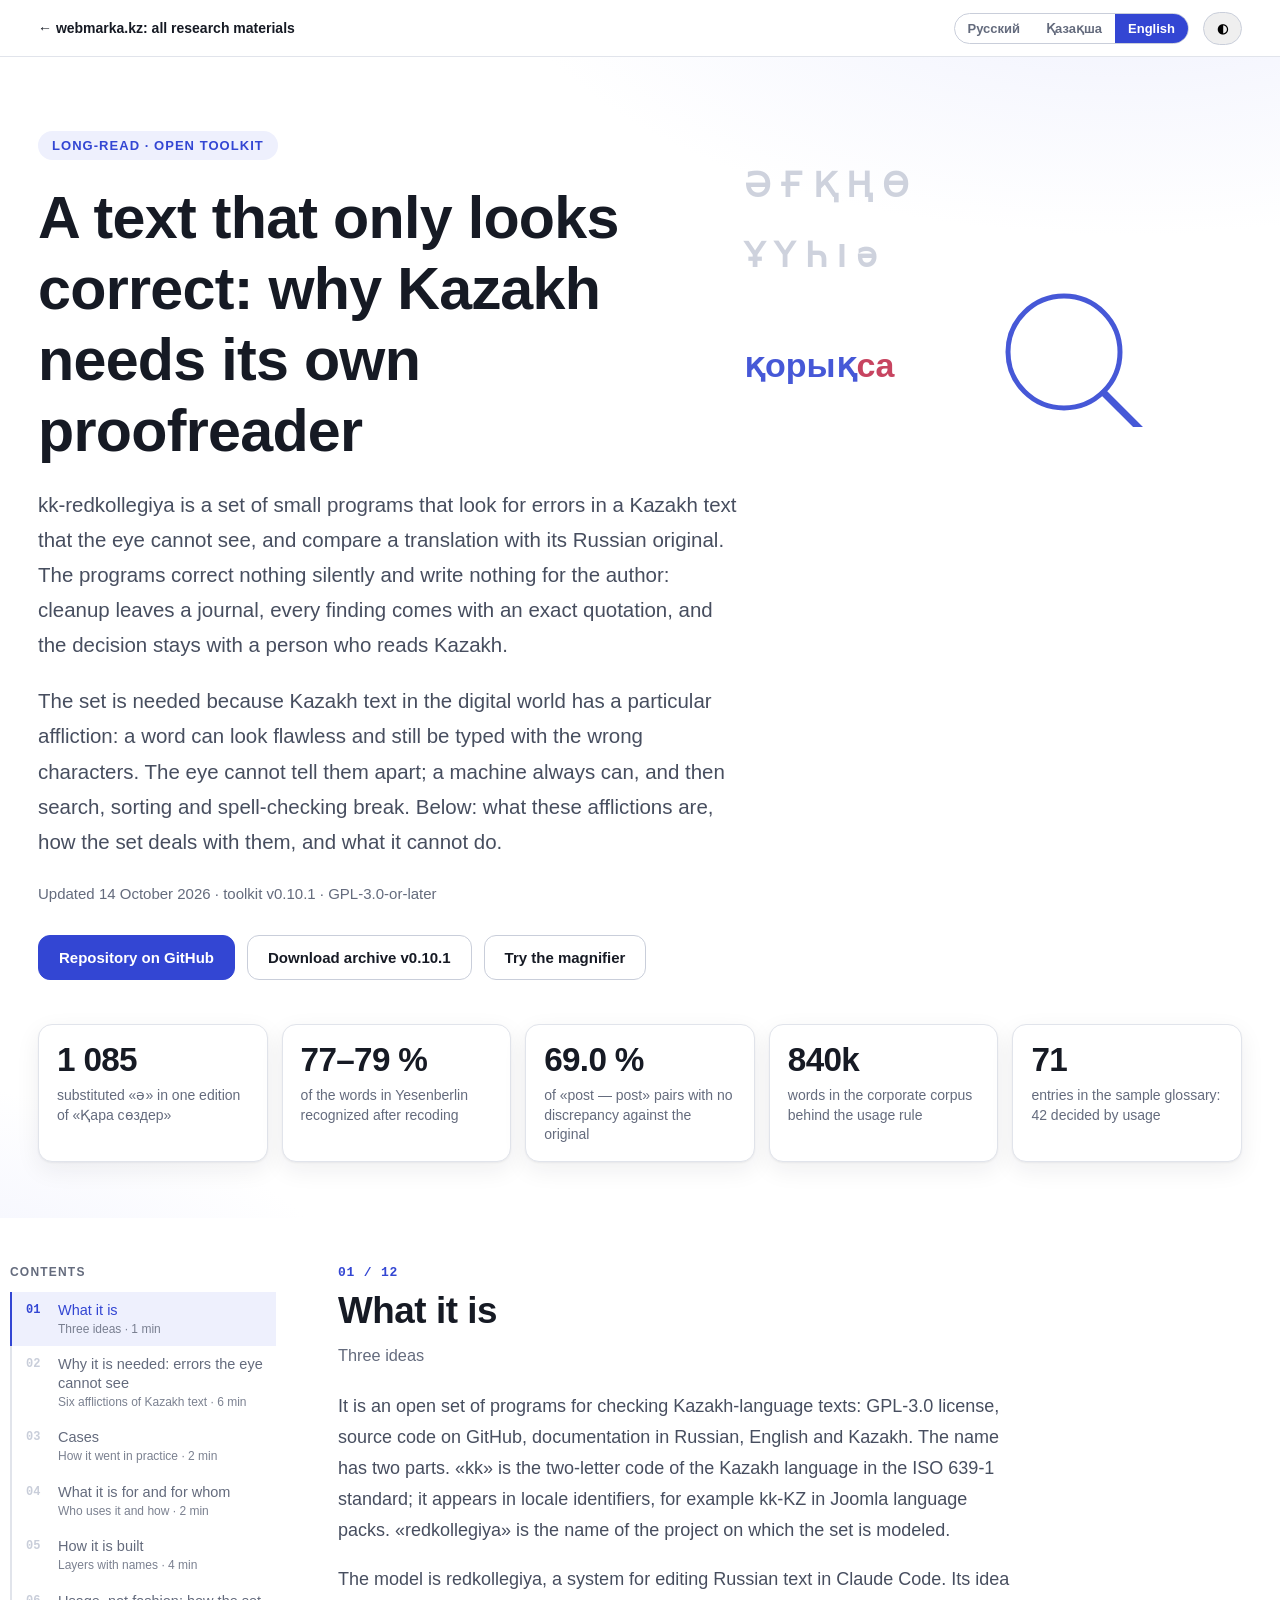
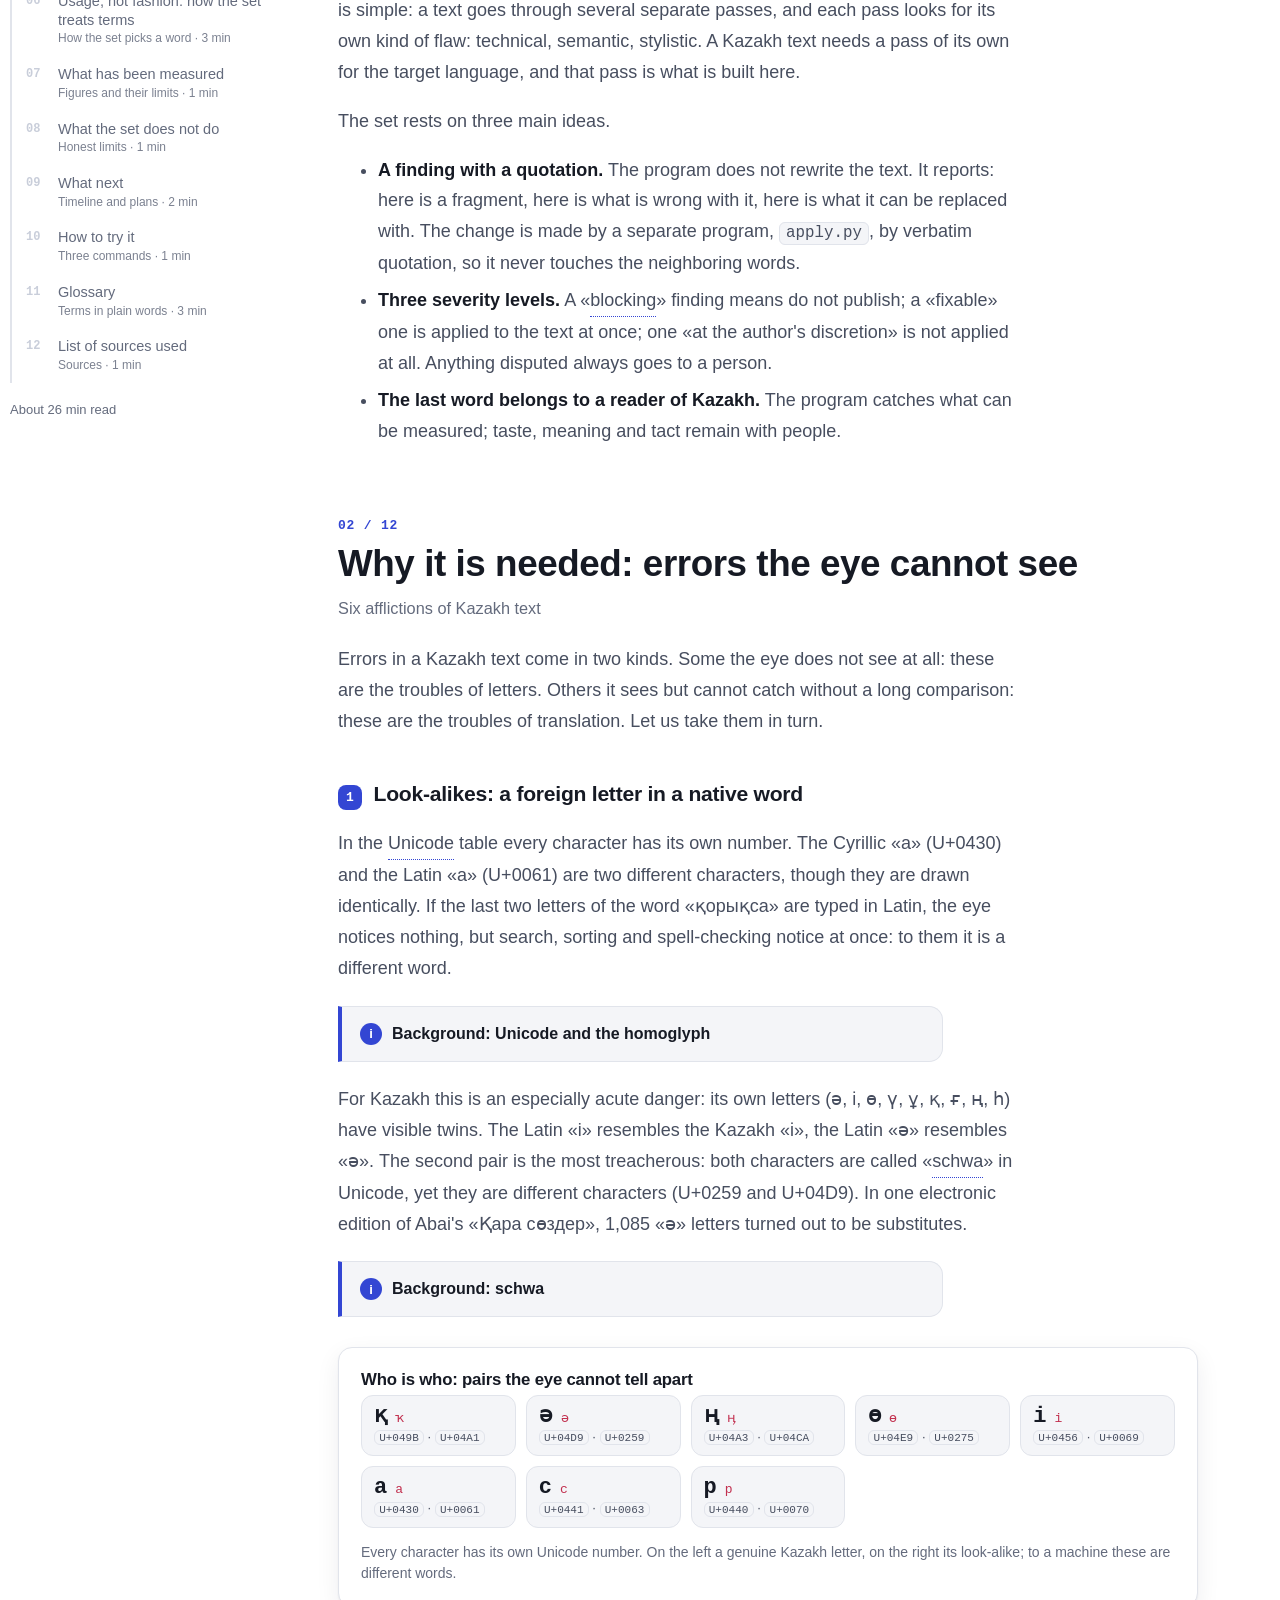
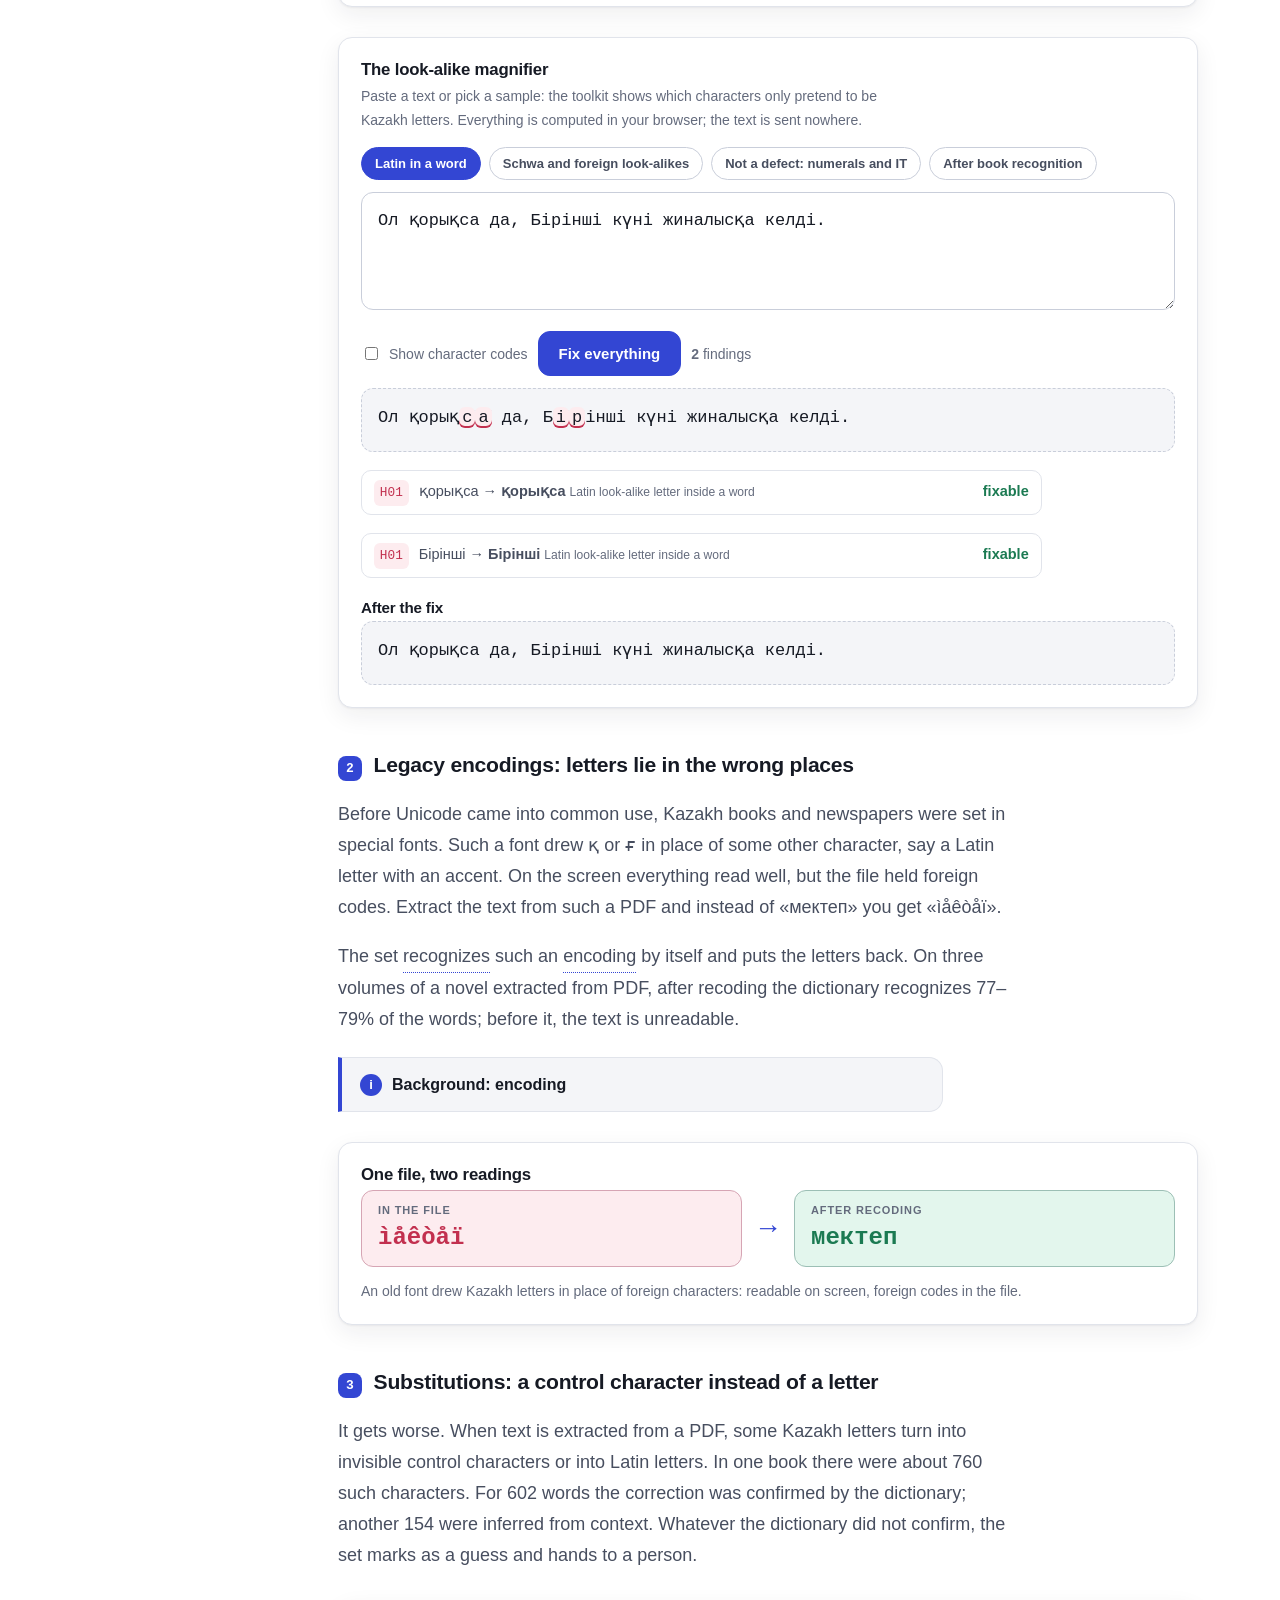
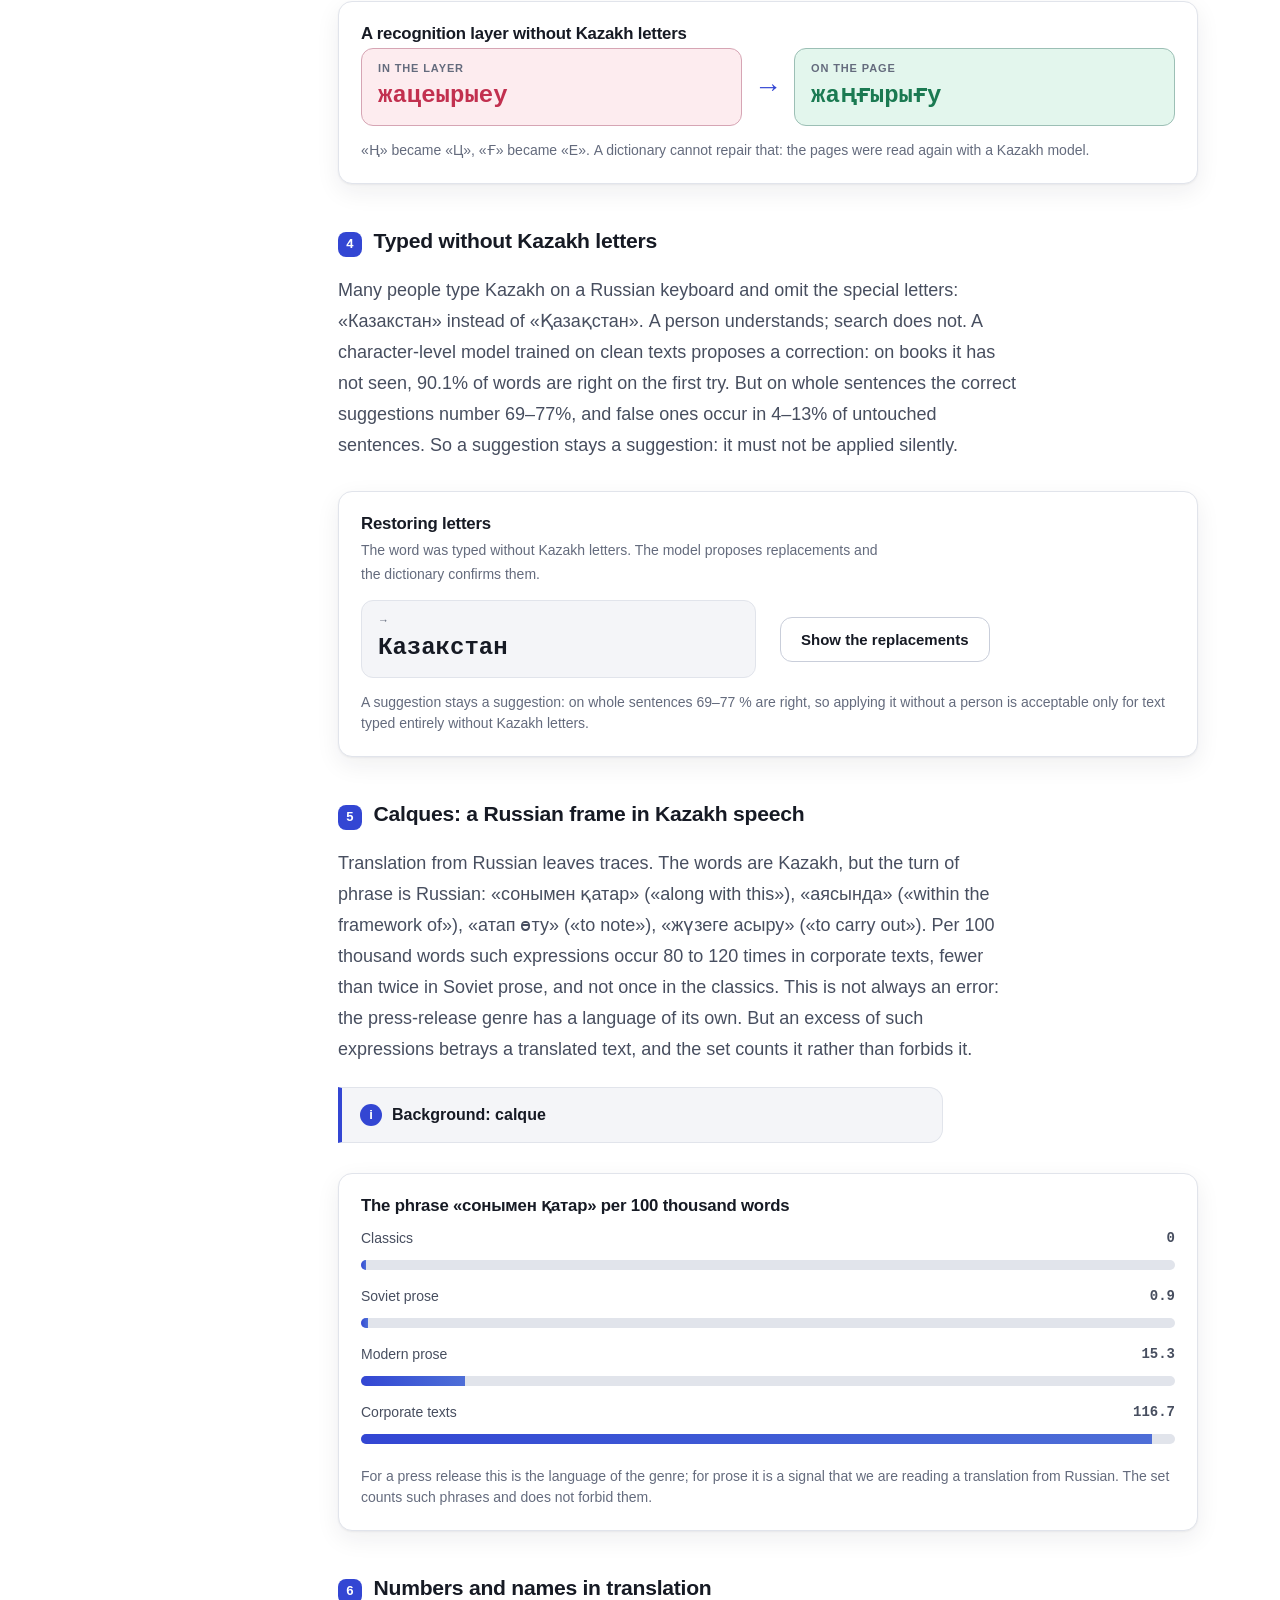
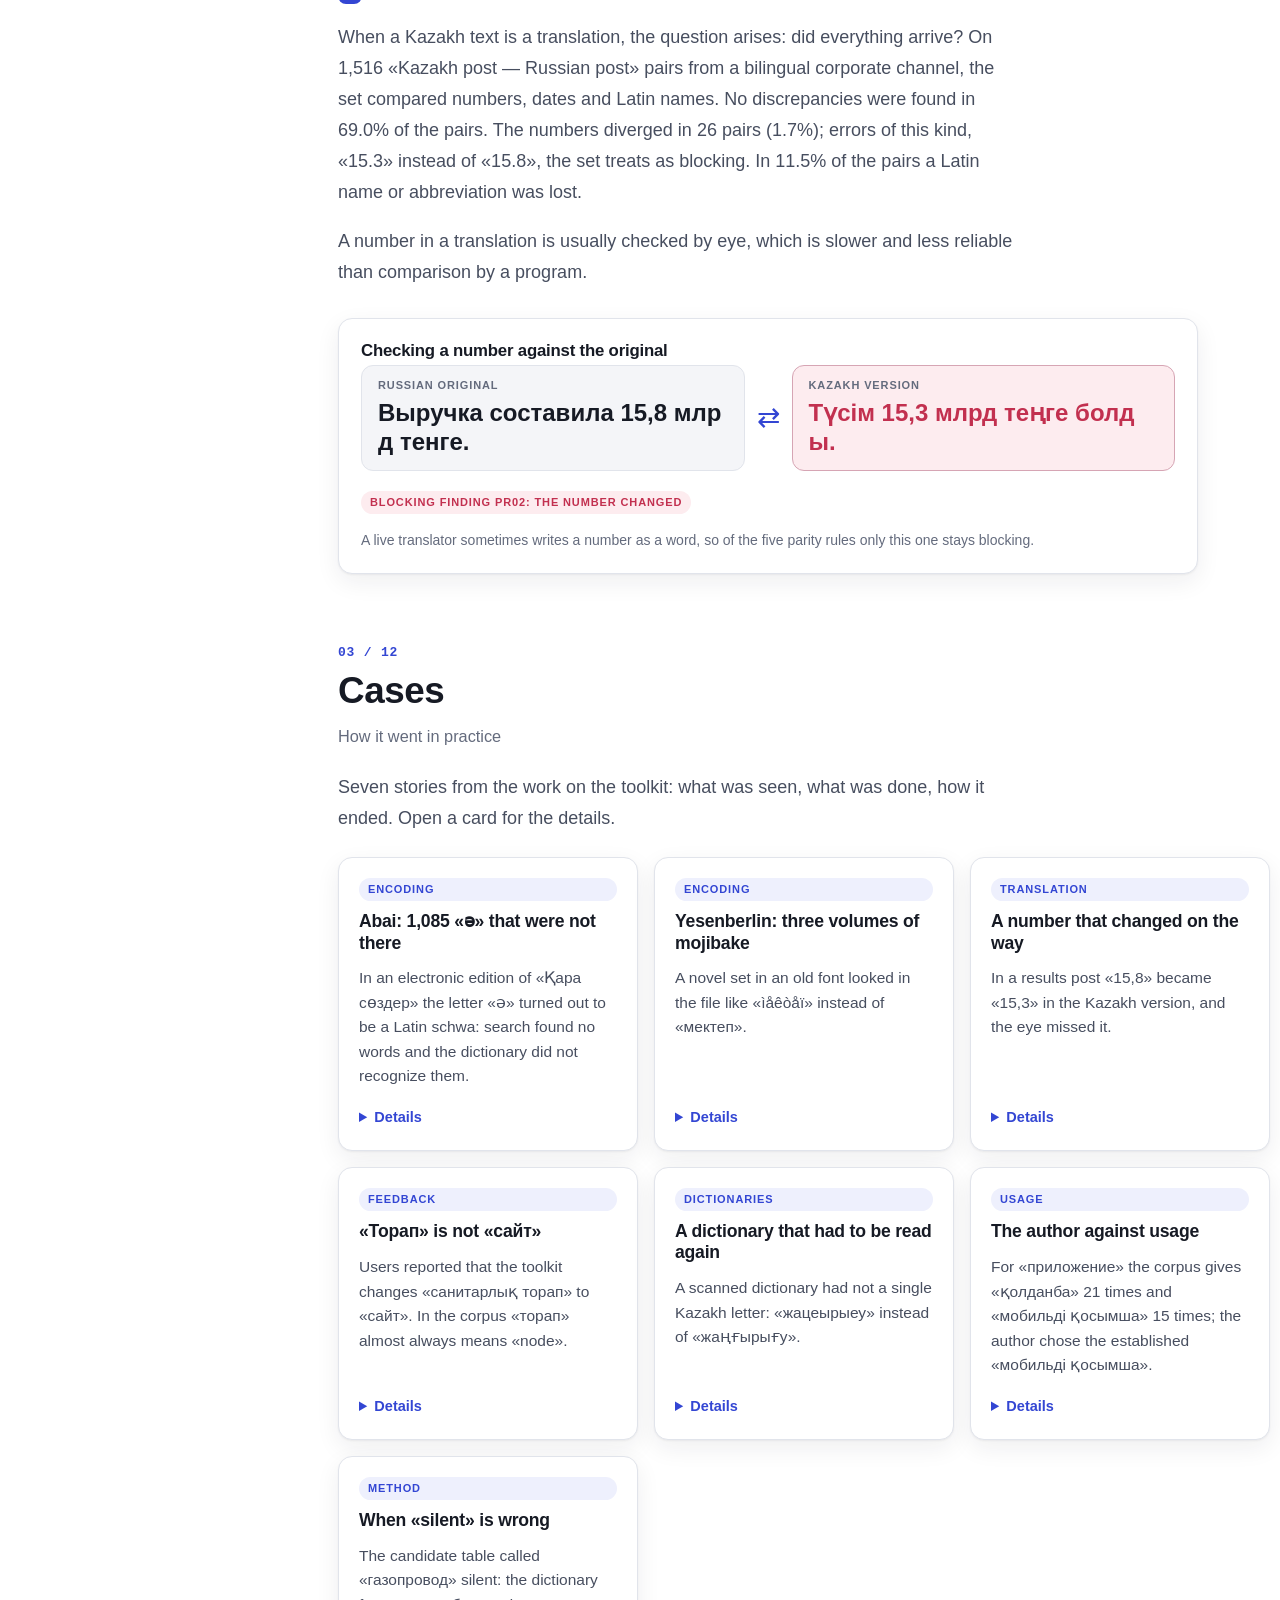
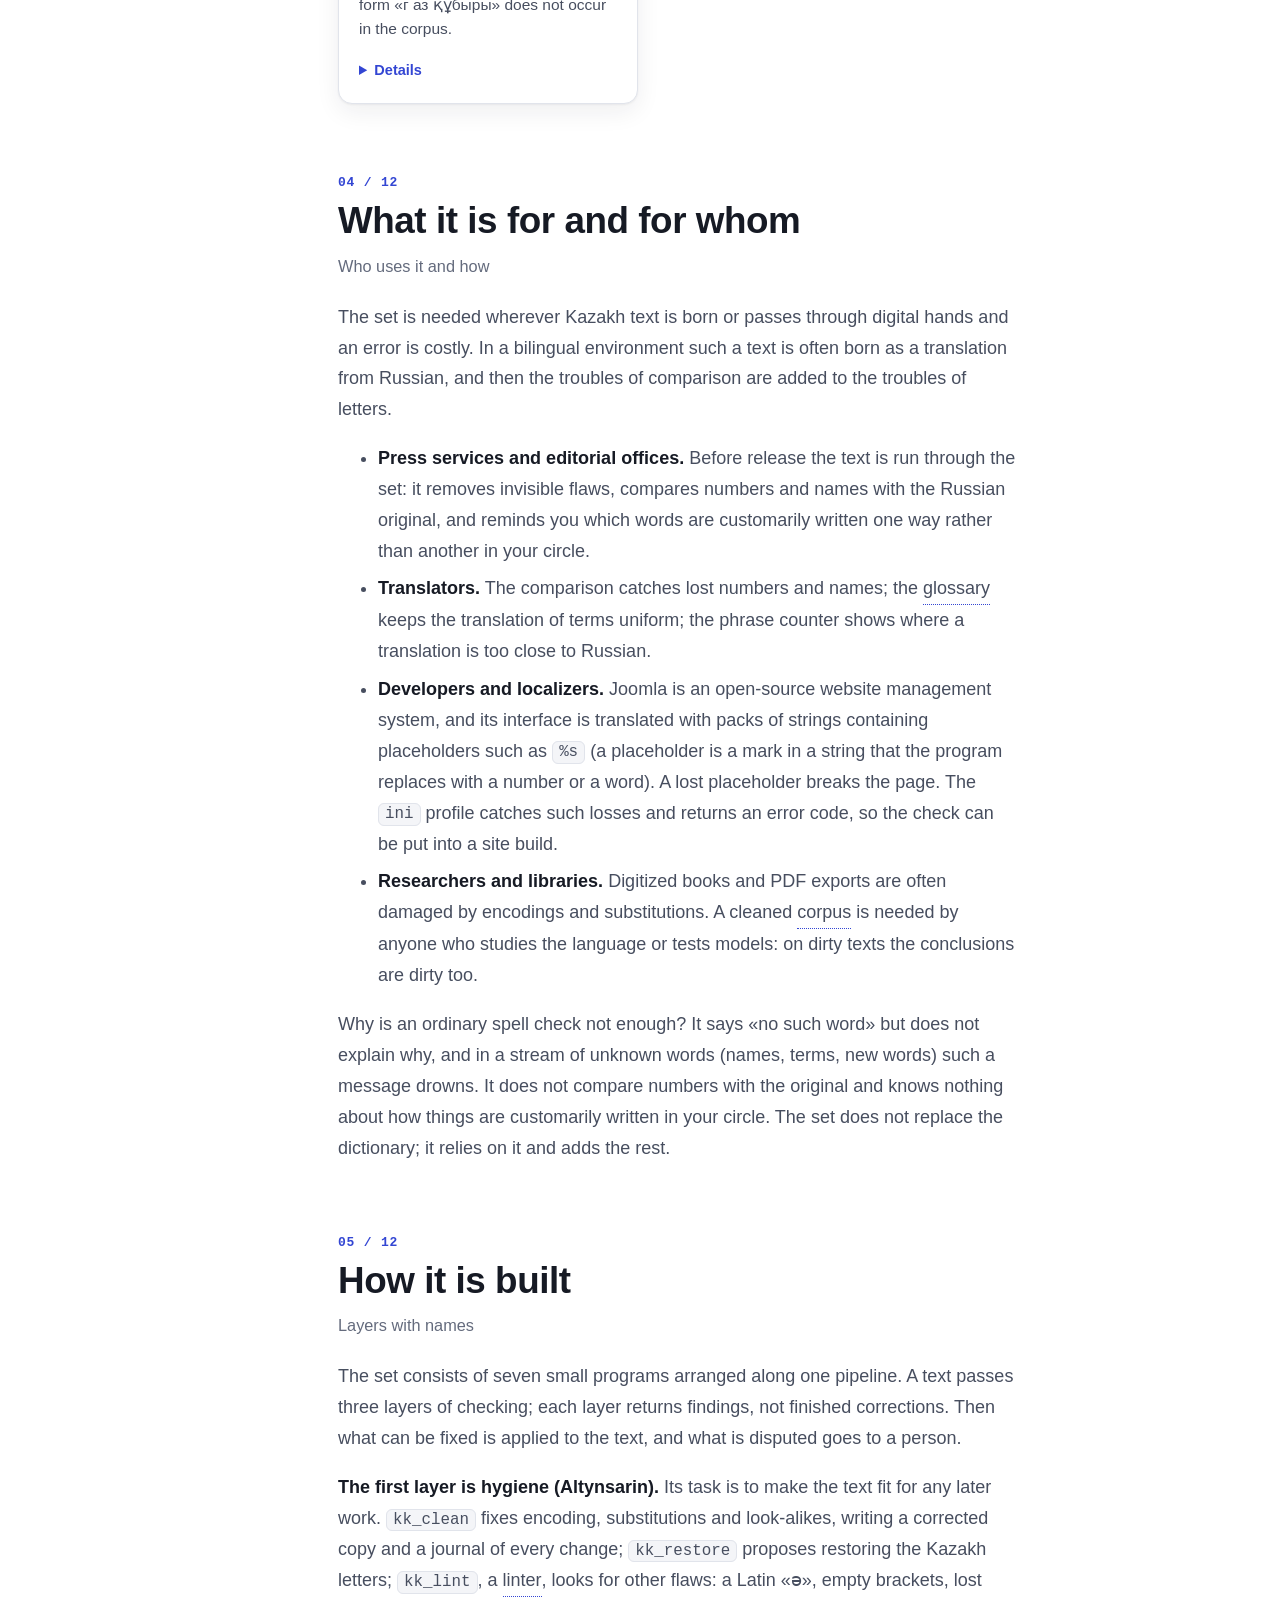
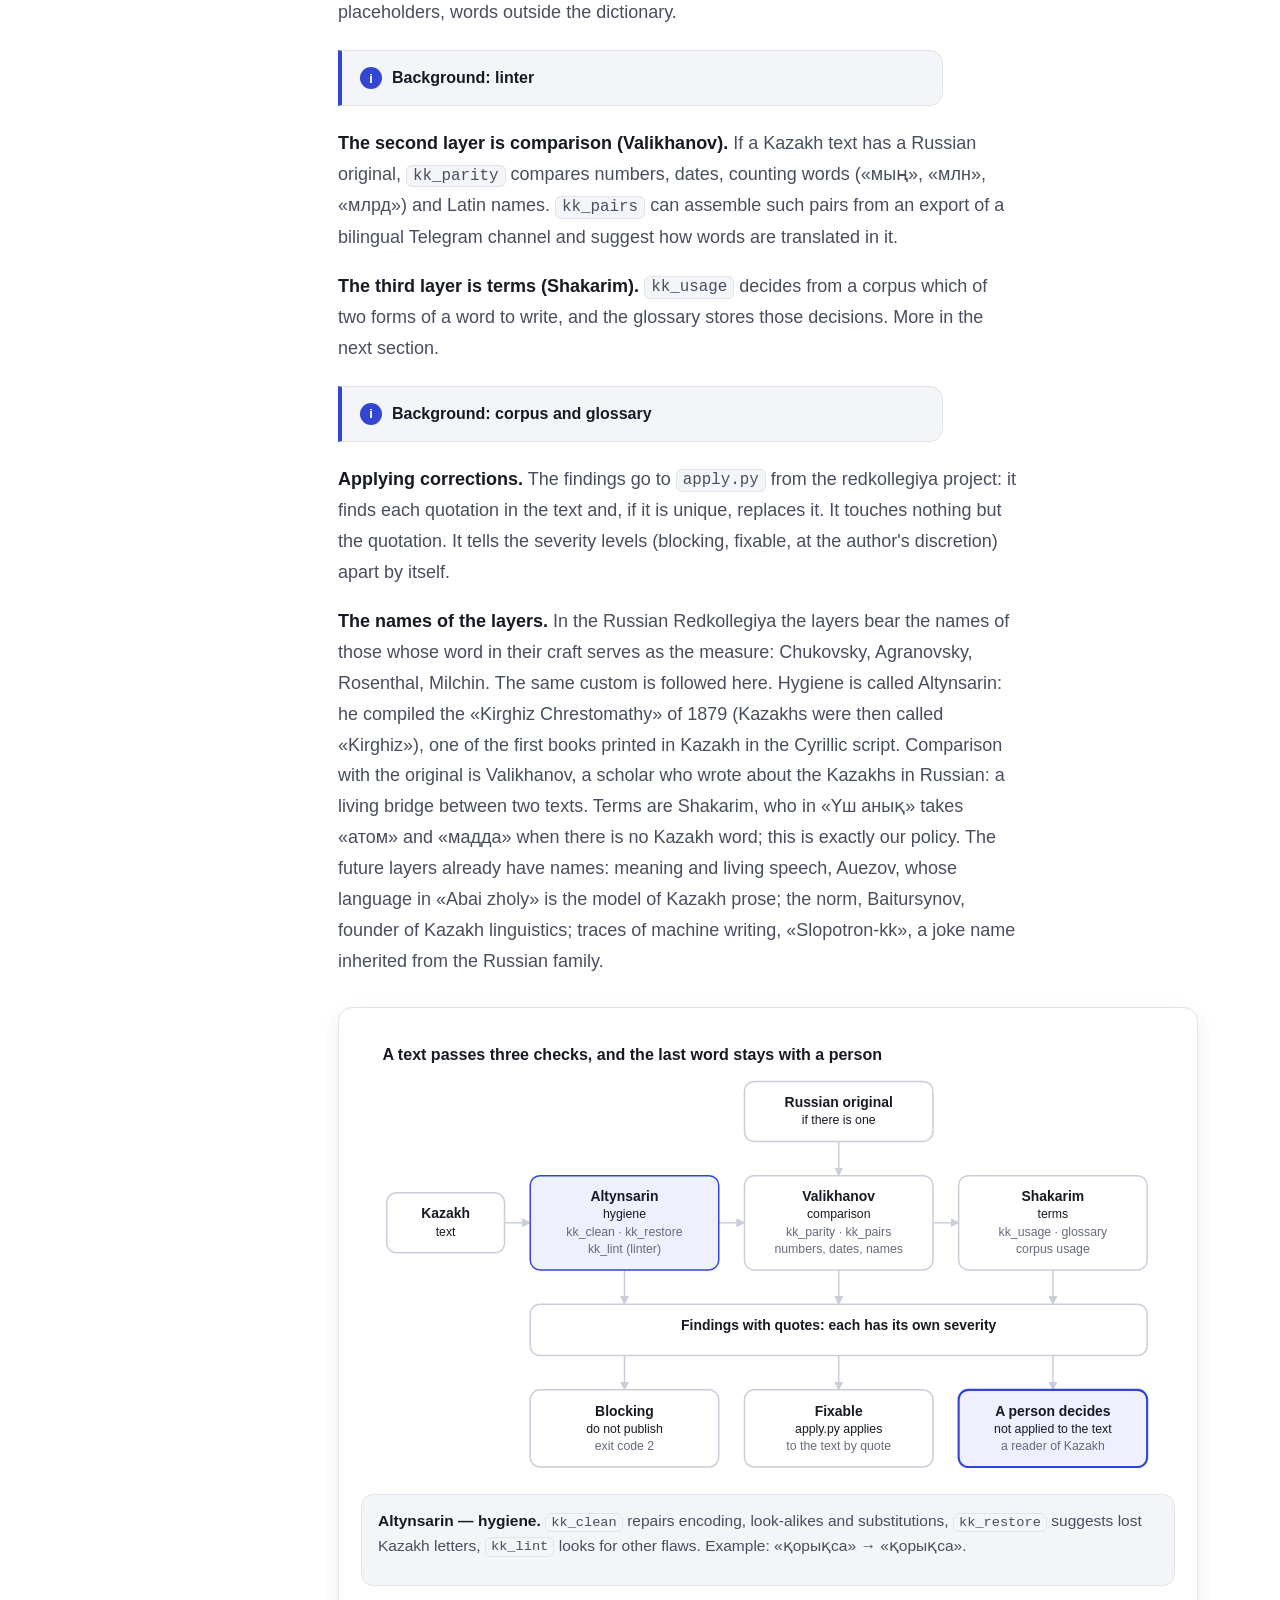
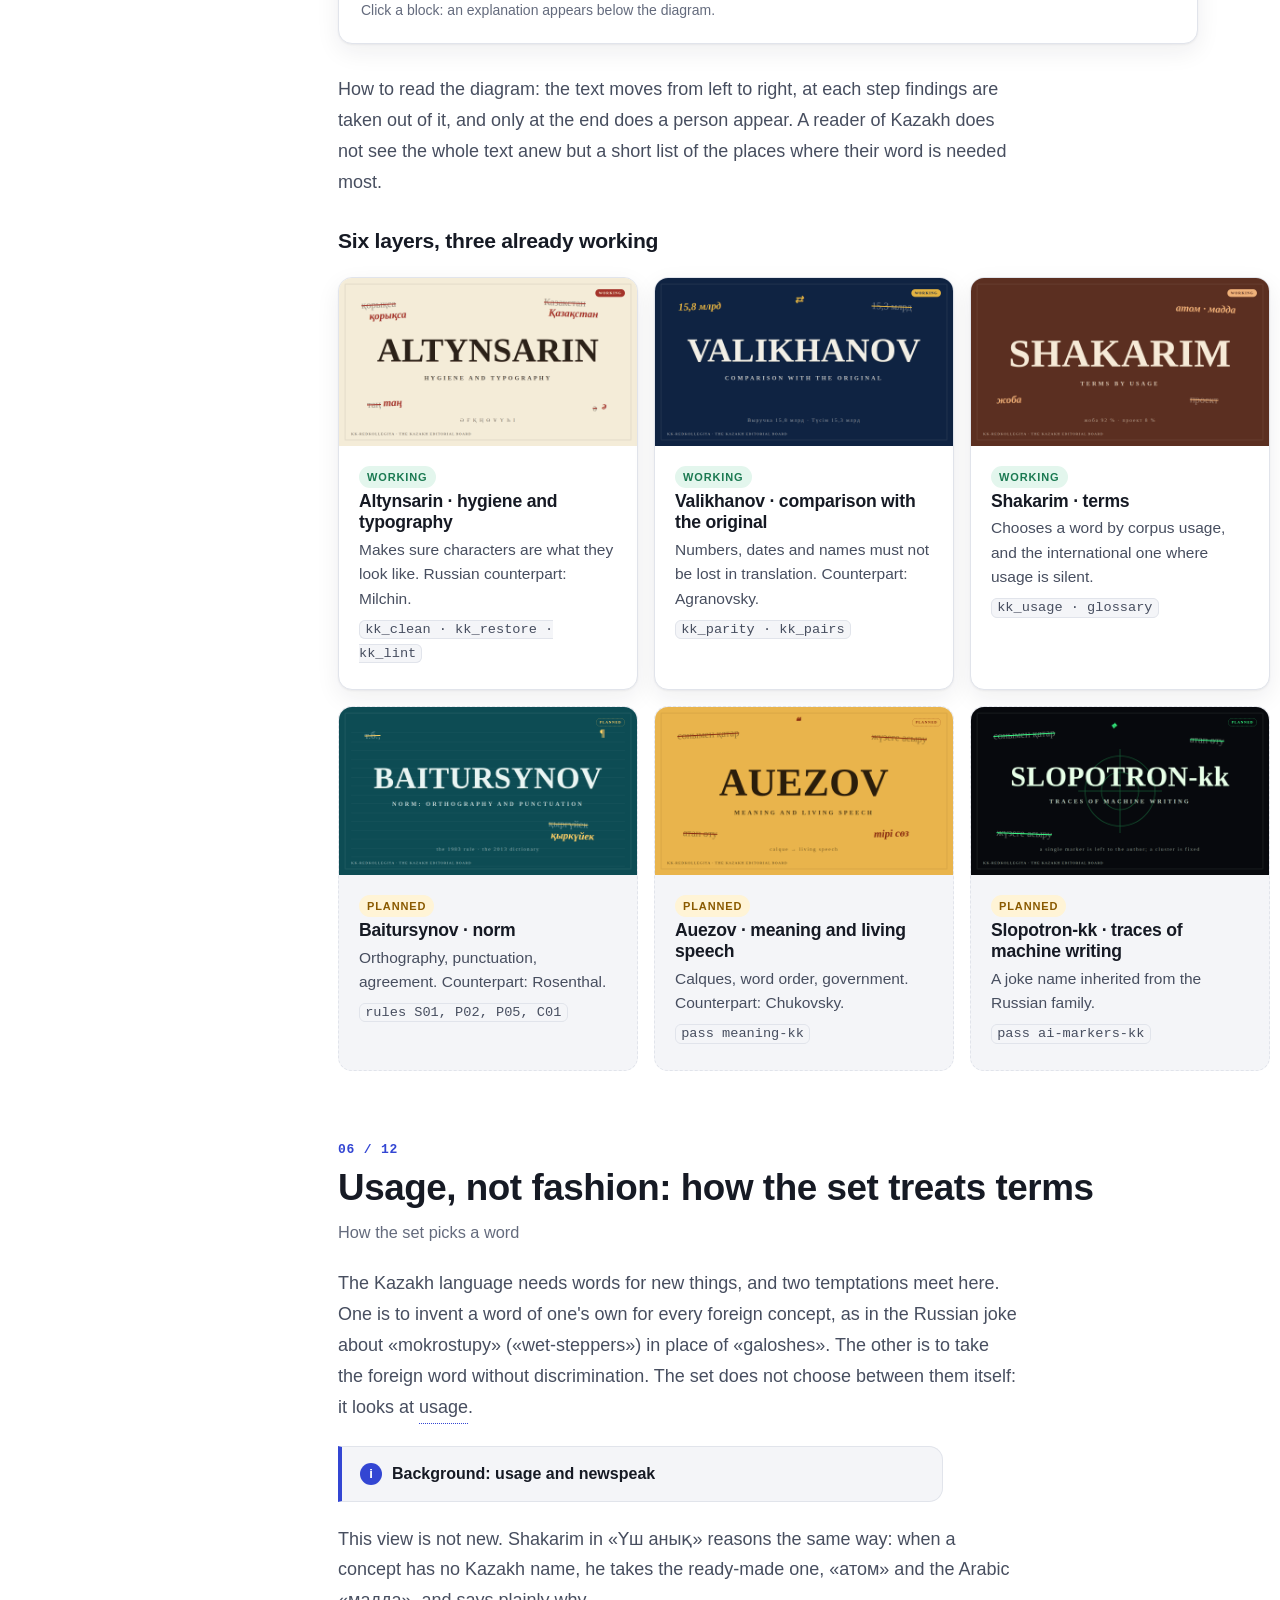
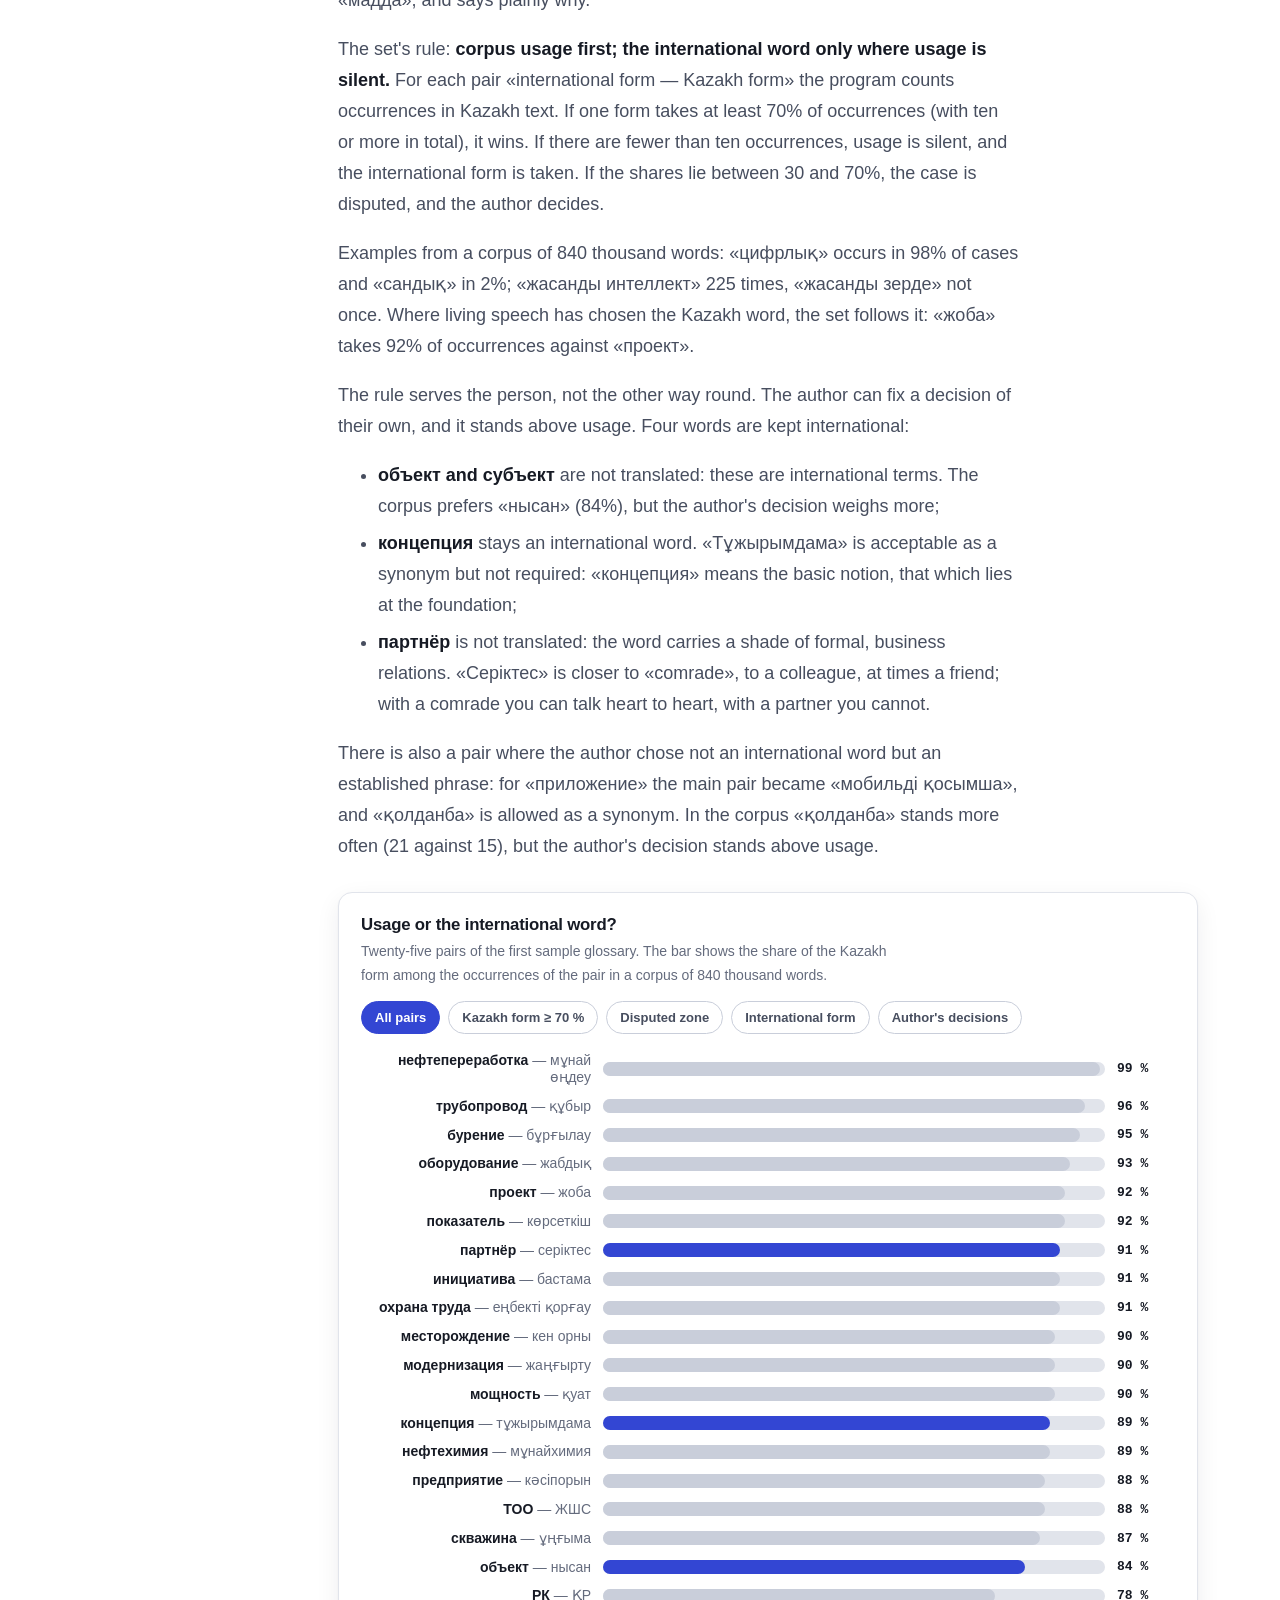
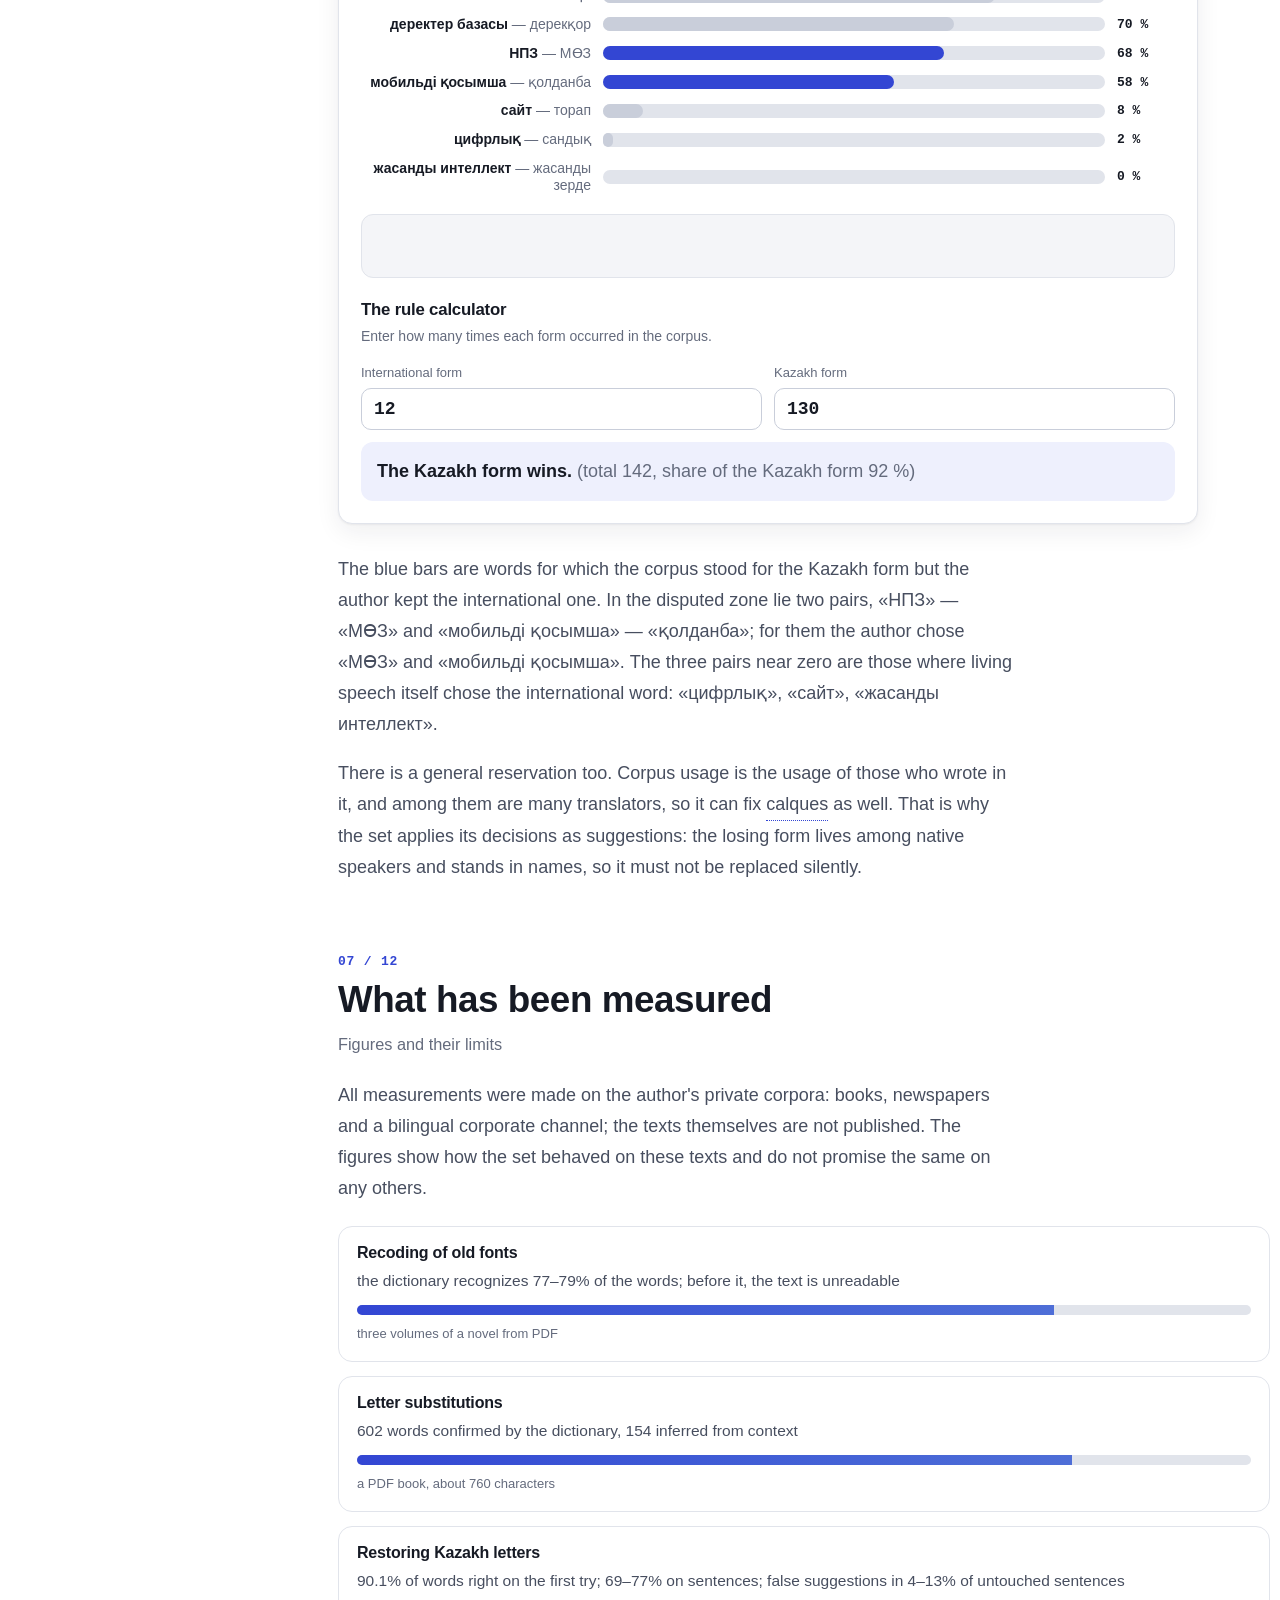
==== commit 5c2b2541: "v0.10.1: исправления в лонгриде (ссылки, значок, капслок)" ====
--- a/docs/longread/en/index.html
+++ b/docs/longread/en/index.html
@@ -3,7 +3,8 @@
 <head>
 <meta charset="utf-8">
 <meta name="viewport" content="width=device-width, initial-scale=1">
-<!-- build: kk-redkollegiya longread, набор v0.10.0, 2026-10-14 -->
+<!-- build: kk-redkollegiya longread, набор v0.10.1, 2026-10-14 -->
+<!-- ссылка «все материалы исследования» уже есть в шапке страницы -->
 <title>kk-redkollegiya: why Kazakh needs its own proofreader — long-read — Webmarka</title>
 <meta name="description" content="An open toolkit for checking Kazakh texts and translations: encoding, look-alikes, comparison with the original, terms by usage. A long-read with live examples.">
 <link rel="canonical" href="https://webmarka.kz/research/kk-redkollegiya/en/">
@@ -13,8 +14,8 @@
 <meta property="og:type" content="article"><meta property="og:site_name" content="Webmarka"><meta property="og:locale" content="en_US">
 <meta property="og:url" content="https://webmarka.kz/research/kk-redkollegiya/en/"><meta property="og:title" content="kk-redkollegiya: why Kazakh needs its own proofreader"><meta property="og:description" content="An open toolkit for checking Kazakh texts and translations: encoding, look-alikes, comparison with the original, terms by usage. A long-read with live examples.">
 <meta property="og:image" content="https://webmarka.kz/assets/media/2026/kk-redkollegiya-og.jpg"><meta name="twitter:card" content="summary_large_image">
-<link rel="icon" href="data:image/svg+xml,%3Csvg xmlns='http://www.w3.org/2000/svg' viewBox='0 0 64 64'%3E%3Crect width='64' height='64' rx='14' fill='%233346d3'/%3E%3Ctext x='32' y='45' text-anchor='middle' font-size='36' font-family='sans-serif' font-weight='700' fill='white'%3E%D2%9A%3C/text%3E%3C/svg%3E">
-<link rel="stylesheet" href="../assets/longread.css?v=0.10.0">
+<link rel="icon" href="https://webmarka.kz/assets/img/favicon.svg" type="image/svg+xml">
+<link rel="stylesheet" href="../assets/longread.css?v=0.10.1">
 <script type="application/ld+json">{"@context": "https://schema.org", "@graph": [{"@type": "TechArticle", "@id": "https://webmarka.kz/research/kk-redkollegiya/en/#article", "headline": "A text that only looks correct: why Kazakh needs its own proofreader", "inLanguage": "en", "datePublished": "2026-10-13", "dateModified": "2026-10-14", "author": {"@id": "https://webmarka.kz/#person"}, "mainEntityOfPage": "https://webmarka.kz/research/kk-redkollegiya/en/", "image": "https://webmarka.kz/assets/media/2026/kk-redkollegiya-og.jpg", "about": {"@type": "SoftwareSourceCode", "name": "kk-redkollegiya", "codeRepository": "https://github.com/bsakhanov/kk-redkollegiya", "license": "https://www.gnu.org/licenses/gpl-3.0.html"}}]}</script>
 </head>
 <body>
@@ -22,8 +23,8 @@
 <button class="seg" id="theme" type="button" style="padding:8px 13px;font-weight:600;font-size:13px" aria-label="Theme">◐</button></div><div class="prog"></div></header>
 <main>
 <div class="hero"><div class="wrap"><svg class="lk" viewBox="0 0 520 300" aria-hidden="true"><text x="10" y="70" class="ghost">Ә Ғ Қ Ң Ө</text><text x="10" y="140" class="ghost">Ұ Ү Һ І ә</text><text x="10" y="250">қорық<tspan fill="var(--bad)">ca</tspan></text><circle cx="330" cy="225" r="56" fill="none" stroke="var(--pri)" stroke-width="5"/><path d="M370 266L410 306" stroke="var(--pri)" stroke-width="7" stroke-linecap="round"/></svg><span class="kick">Long-read · open toolkit</span><h1>A text that only looks correct: why Kazakh needs its own proofreader</h1><div class="lead"><p>kk-redkollegiya is a set of small programs that look for errors in a Kazakh text that the eye cannot see, and compare a translation with its Russian original. The programs correct nothing silently and write nothing for the author: cleanup leaves a journal, every finding comes with an exact quotation, and the decision stays with a person who reads Kazakh.</p><p>The set is needed because Kazakh text in the digital world has a particular affliction: a word can look flawless and still be typed with the wrong characters. The eye cannot tell them apart; a machine always can, and then search, sorting and spell-checking break. Below: what these afflictions are, how the set deals with them, and what it cannot do.</p></div>
-<p class="meta">Updated 14 October 2026 · toolkit v0.10.0 · GPL-3.0-or-later</p>
-<div class="cta"><a class="btn pri" href="https://github.com/bsakhanov/kk-redkollegiya">Repository on GitHub</a><a class="btn" href="https://github.com/bsakhanov/kk-redkollegiya/releases/latest">Download archive v0.10.0</a><a class="btn" href="#pg">Try the magnifier</a></div>
+<p class="meta">Updated 14 October 2026 · toolkit v0.10.1 · GPL-3.0-or-later</p>
+<div class="cta"><a class="btn pri" href="https://github.com/bsakhanov/kk-redkollegiya">Repository on GitHub</a><a class="btn" href="https://github.com/bsakhanov/kk-redkollegiya/releases/latest">Download archive v0.10.1</a><a class="btn" href="#pg">Try the magnifier</a></div>
 <div class="stats"><div class="stat"><b data-count=1085 data-suf="">0</b><span>substituted «ә» in one edition of «Қара сөздер»</span></div><div class="stat"><b>77–79 %</b><span>of the words in Yesenberlin recognized after recoding</span></div><div class="stat"><b>69.0 %</b><span>of «post — post» pairs with no discrepancy against the original</span></div><div class="stat"><b data-count=840 data-suf="k">0k</b><span>words in the corporate corpus behind the usage rule</span></div><div class="stat"><b data-count=71 data-suf="">0</b><span>entries in the sample glossary: 42 decided by usage</span></div></div></div></div>
 <div class="wrap layout"><aside class="toc" aria-label="Contents"><h2>Contents</h2><ol><li><a href="#s1"><i>01</i><span>What it is<small>Three ideas</small></span></a></li><li><a href="#s2"><i>02</i><span>Why it is needed: errors the eye cannot see<small>Six afflictions of Kazakh text</small></span></a></li><li><a href="#s3"><i>03</i><span>Cases<small>How it went in practice</small></span></a></li><li><a href="#s4"><i>04</i><span>What it is for and for whom<small>Who uses it and how</small></span></a></li><li><a href="#s5"><i>05</i><span>How it is built<small>Layers with names</small></span></a></li><li><a href="#s6"><i>06</i><span>Usage, not fashion: how the set treats terms<small>How the set picks a word</small></span></a></li><li><a href="#s7"><i>07</i><span>What has been measured<small>Figures and their limits</small></span></a></li><li><a href="#s8"><i>08</i><span>What the set does not do<small>Honest limits</small></span></a></li><li><a href="#s9"><i>09</i><span>What next<small>Timeline and plans</small></span></a></li><li><a href="#s10"><i>10</i><span>How to try it<small>Three commands</small></span></a></li><li><a href="#s11"><i>11</i><span>Glossary<small>Terms in plain words</small></span></a></li><li><a href="#s12"><i>12</i><span>List of sources used<small>Sources</small></span></a></li></ol><p class="eta" id="eta" data-t="About {n} min read"></p></aside>
 <article><section id="s1" class="rv"><h2><span class="n">01 / 12</span>What it is</h2><p class="sub">Three ideas</p><p>It is an open set of programs for checking Kazakh-language texts: GPL-3.0 license, source code on GitHub, documentation in Russian, English and Kazakh. The name has two parts. «kk» is the two-letter code of the Kazakh language in the ISO 639-1 standard; it appears in locale identifiers, for example kk-KZ in Joomla language packs. «redkollegiya» is the name of the project on which the set is modeled.</p>
@@ -45,14 +46,14 @@
 <details class="callout"><summary>Background: encoding</summary><p>The word «code» goes back to the Latin <em>codex</em>, «a trunk, a wooden writing tablet», later «a book, a body of laws». An encoding is a table that matches numbers to characters; old Kazakh fonts used foreign tables in their own way.</p></details>
 <figure class="fig rv"><h4>One file, two readings</h4><div class="pair"><div class="tile bad"><small>In the file</small><div class="w">ìåêòåï</div></div><div class="arrow">→</div><div class="tile ok"><small>After recoding</small><div class="w">мектеп</div></div></div><figcaption>An old font drew Kazakh letters in place of foreign characters: readable on screen, foreign codes in the file.</figcaption></figure><h3><span class="no">3</span><span>Substitutions: a control character instead of a letter</span></h3>
 <p>It gets worse. When text is extracted from a PDF, some Kazakh letters turn into invisible control characters or into Latin letters. In one book there were about 760 such characters. For 602 words the correction was confirmed by the dictionary; another 154 were inferred from context. Whatever the dictionary did not confirm, the set marks as a guess and hands to a person.</p>
-<figure class="fig rv"><h4>A recognition layer without Kazakh letters</h4><div class="pair"><div class="tile bad"><small>In the layer</small><div class="w">ЖАЦЕЫРЫЕУ</div></div><div class="arrow">→</div><div class="tile ok"><small>On the page</small><div class="w">ЖАҢҒЫРЫҒУ</div></div></div><figcaption>«Ң» became «Ц», «Ғ» became «Е». A dictionary cannot repair that: the pages were read again with a Kazakh model.</figcaption></figure><h3><span class="no">4</span><span>Typed without Kazakh letters</span></h3>
+<figure class="fig rv"><h4>A recognition layer without Kazakh letters</h4><div class="pair"><div class="tile bad"><small>In the layer</small><div class="w">жацеырыеу</div></div><div class="arrow">→</div><div class="tile ok"><small>On the page</small><div class="w">жаңғырығу</div></div></div><figcaption>«Ң» became «Ц», «Ғ» became «Е». A dictionary cannot repair that: the pages were read again with a Kazakh model.</figcaption></figure><h3><span class="no">4</span><span>Typed without Kazakh letters</span></h3>
 <p>Many people type Kazakh on a Russian keyboard and omit the special letters: «Казакстан» instead of «Қазақстан». A person understands; search does not. A character-level model trained on clean texts proposes a correction: on books it has not seen, 90.1% of words are right on the first try. But on whole sentences the correct suggestions number 69–77%, and false ones occur in 4–13% of untouched sentences. So a suggestion stays a suggestion: it must not be applied silently.</p>
 <figure class="fig rv"><h4>Restoring letters</h4><p class="hint">The word was typed without Kazakh letters. The model proposes replacements and the dictionary confirms them.</p><div class="pair"><div class="tile"><small>→</small><div class="w" id="rs-w"></div></div><div></div><div><button class="btn" id="rs-go" type="button">Show the replacements</button></div></div><figcaption>A suggestion stays a suggestion: on whole sentences 69–77 % are right, so applying it without a person is acceptable only for text typed entirely without Kazakh letters.</figcaption></figure><h3><span class="no">5</span><span>Calques: a Russian frame in Kazakh speech</span></h3>
 <p>Translation from Russian leaves traces. The words are Kazakh, but the turn of phrase is Russian: «сонымен қатар» («along with this»), «аясында» («within the framework of»), «атап өту» («to note»), «жүзеге асыру» («to carry out»). Per 100 thousand words such expressions occur 80 to 120 times in corporate texts, fewer than twice in Soviet prose, and not once in the classics. This is not always an error: the press-release genre has a language of its own. But an excess of such expressions betrays a translated text, and the set counts it rather than forbids it.</p>
 <details class="callout"><summary>Background: calque</summary><p>The word comes from the French <em>calque</em>, «a copy taken through tracing paper». In linguistics a calque is an expression translated from a foreign language part by part, keeping the foreign construction.</p></details>
 <figure class="fig rv in"><h4>The phrase «сонымен қатар» per 100 thousand words</h4><div class="m" style="border:0;padding:6px 0"><div style="display:flex;justify-content:space-between;font-size:14px"><span>Classics</span><b style="font-family:var(--mono)">0</b></div><div class="bar"><i style="--w:0.6%"></i></div></div><div class="m" style="border:0;padding:6px 0"><div style="display:flex;justify-content:space-between;font-size:14px"><span>Soviet prose</span><b style="font-family:var(--mono)">0.9</b></div><div class="bar"><i style="--w:0.8%"></i></div></div><div class="m" style="border:0;padding:6px 0"><div style="display:flex;justify-content:space-between;font-size:14px"><span>Modern prose</span><b style="font-family:var(--mono)">15.3</b></div><div class="bar"><i style="--w:12.8%"></i></div></div><div class="m" style="border:0;padding:6px 0"><div style="display:flex;justify-content:space-between;font-size:14px"><span>Corporate texts</span><b style="font-family:var(--mono)">116.7</b></div><div class="bar"><i style="--w:97.2%"></i></div></div><figcaption>For a press release this is the language of the genre; for prose it is a signal that we are reading a translation from Russian. The set counts such phrases and does not forbid them.</figcaption></figure><h3><span class="no">6</span><span>Numbers and names in translation</span></h3>
 <p>When a Kazakh text is a translation, the question arises: did everything arrive? On 1,516 «Kazakh post — Russian post» pairs from a bilingual corporate channel, the set compared numbers, dates and Latin names. No discrepancies were found in 69.0% of the pairs. The numbers diverged in 26 pairs (1.7%); errors of this kind, «15.3» instead of «15.8», the set treats as blocking. In 11.5% of the pairs a Latin name or abbreviation was lost.</p>
-<p>A number in a translation is usually checked by eye, which is slower and less reliable than comparison by a program.</p><figure class="fig rv"><h4>Checking a number against the original</h4><div class="pair"><div class="tile"><small>Russian original</small><div class="w" style="font-family:var(--font)">Выручка составила 15,8 млрд тенге.</div></div><div class="arrow">⇄</div><div class="tile bad"><small>Kazakh version</small><div class="w" style="font-family:var(--font)">Түсім 15,3 млрд теңге болды.</div></div></div><p style="margin:14px 0 0"><span class="tag" style="background:var(--badbg);color:var(--bad)">Blocking finding PR02: the number changed</span></p><figcaption>A live translator sometimes writes a number as a word, so of the five parity rules only this one stays blocking.</figcaption></figure></section><section id="s3" class="rv"><h2><span class="n">03 / 12</span>Cases</h2><p class="sub">How it went in practice</p><p>Seven stories from the work on the toolkit: what was seen, what was done, how it ended. Open a card for the details.</p><div class="grid"><div class="card case rv"><span class="tag">Encoding</span><h4>Abai: 1,085 «ә» that were not there</h4><p>In an electronic edition of «Қара сөздер» the letter «ә» turned out to be a Latin schwa: search found no words and the dictionary did not recognize them.</p><details><summary>Details</summary><dl><dt>Seen</dt><dd>The character U+0259 is indistinguishable from «ә» (U+04D9) but is a different symbol.</dd><dt>Done</dt><dd><code>kk_clean</code> and rule H02 replaced the schwa throughout, each replacement written to the journal.</dd><dt>Outcome</dt><dd>Latin «ə» in the text: 1,085 → 0.</dd></dl></details></div><div class="card case rv"><span class="tag">Encoding</span><h4>Yesenberlin: three volumes of mojibake</h4><p>A novel set in an old font looked in the file like «ìåêòåï» instead of «мектеп».</p><details><summary>Details</summary><dl><dt>Seen</dt><dd>The font kept Kazakh letters in the places of foreign characters.</dd><dt>Done</dt><dd>A Windows-1251 decoder with Kazakh letters in the cells 0xB0–0xBF.</dd><dt>Outcome</dt><dd>The dictionary recognizes 77–79 % of the words instead of unreadable text.</dd></dl></details></div><div class="card case rv"><span class="tag">Translation</span><h4>A number that changed on the way</h4><p>In a results post «15,8» became «15,3» in the Kazakh version, and the eye missed it.</p><details><summary>Details</summary><dl><dt>Seen</dt><dd>The paragraph lost and gained the same number of figures.</dd><dt>Done</dt><dd>Rule PR02 raises a blocking finding.</dd><dt>Outcome</dt><dd>Of 1,516 pairs numbers diverge in 26 (1.7 %); a person reviews them.</dd></dl></details></div><div class="card case rv"><span class="tag">Feedback</span><h4>«Торап» is not «сайт»</h4><p>Users reported that the toolkit changes «санитарлық торап» to «сайт». In the corpus «торап» almost always means «node».</p><details><summary>Details</summary><dl><dt>Seen</dt><dd>The glossary ban rested on a word with two meanings.</dd><dt>Done</dt><dd>The ban was lifted; the glossary entry gained exceptions (<code>avoid_exclude</code>) and names such as «НИИ проект» are no longer touched.</dd><dt>Outcome</dt><dd>Four false positives closed in v0.9.0.</dd></dl></details></div><div class="card case rv"><span class="tag">Dictionaries</span><h4>A dictionary that had to be read again</h4><p>A scanned dictionary had not a single Kazakh letter: «ЖАЦЕЫРЫЕУ» instead of «ЖАҢҒЫРЫҒУ».</p><details><summary>Details</summary><dl><dt>Seen</dt><dd>The whole recognition layer was damaged.</dd><dt>Done</dt><dd>The pages were recognized with a Kazakh model and extra headwords were filtered out by the character model.</dd><dt>Outcome</dt><dd>The whitelist grew to 13,049 words that hunspell does not know.</dd></dl></details></div><div class="card case rv"><span class="tag">Usage</span><h4>The author against usage</h4><p>For «приложение» the corpus gives «қолданба» 21 times and «мобильді қосымша» 15 times; the author chose the established «мобильді қосымша».</p><details><summary>Details</summary><dl><dt>Seen</dt><dd>Two forms almost level, and a newer word is not always better than an established one.</dd><dt>Done</dt><dd>An entry with status author keeps both numbers and explains the choice; «қолданба» is allowed as a synonym.</dd><dt>Outcome</dt><dd>The author&#x27;s decision is not overwritten when counts are recomputed.</dd></dl></details></div><div class="card case rv"><span class="tag">Method</span><h4>When «silent» is wrong</h4><p>The candidate table called «газопровод» silent: the dictionary form «г аз құбыры» does not occur in the corpus.</p><details><summary>Details</summary><dl><dt>Seen</dt><dd>The dictionary gave a recognition typo, while the live form is different.</dd><dt>Done</dt><dd>The live forms were checked: «газ құбыры» occurs 27 times.</dd><dt>Outcome</dt><dd>In 21 of the first 50 rows the «silence» was false.</dd></dl></details></div></div></section><section id="s4" class="rv"><h2><span class="n">04 / 12</span>What it is for and for whom</h2><p class="sub">Who uses it and how</p><p>The set is needed wherever Kazakh text is born or passes through digital hands and an error is costly. In a bilingual environment such a text is often born as a translation from Russian, and then the troubles of comparison are added to the troubles of letters.</p>
+<p>A number in a translation is usually checked by eye, which is slower and less reliable than comparison by a program.</p><figure class="fig rv"><h4>Checking a number against the original</h4><div class="pair"><div class="tile"><small>Russian original</small><div class="w" style="font-family:var(--font)">Выручка составила 15,8 млрд тенге.</div></div><div class="arrow">⇄</div><div class="tile bad"><small>Kazakh version</small><div class="w" style="font-family:var(--font)">Түсім 15,3 млрд теңге болды.</div></div></div><p style="margin:14px 0 0"><span class="tag" style="background:var(--badbg);color:var(--bad)">Blocking finding PR02: the number changed</span></p><figcaption>A live translator sometimes writes a number as a word, so of the five parity rules only this one stays blocking.</figcaption></figure></section><section id="s3" class="rv"><h2><span class="n">03 / 12</span>Cases</h2><p class="sub">How it went in practice</p><p>Seven stories from the work on the toolkit: what was seen, what was done, how it ended. Open a card for the details.</p><div class="grid"><div class="card case rv"><span class="tag">Encoding</span><h4>Abai: 1,085 «ә» that were not there</h4><p>In an electronic edition of «Қара сөздер» the letter «ә» turned out to be a Latin schwa: search found no words and the dictionary did not recognize them.</p><details><summary>Details</summary><dl><dt>Seen</dt><dd>The character U+0259 is indistinguishable from «ә» (U+04D9) but is a different symbol.</dd><dt>Done</dt><dd><code>kk_clean</code> and rule H02 replaced the schwa throughout, each replacement written to the journal.</dd><dt>Outcome</dt><dd>Latin «ə» in the text: 1,085 → 0.</dd></dl></details></div><div class="card case rv"><span class="tag">Encoding</span><h4>Yesenberlin: three volumes of mojibake</h4><p>A novel set in an old font looked in the file like «ìåêòåï» instead of «мектеп».</p><details><summary>Details</summary><dl><dt>Seen</dt><dd>The font kept Kazakh letters in the places of foreign characters.</dd><dt>Done</dt><dd>A Windows-1251 decoder with Kazakh letters in the cells 0xB0–0xBF.</dd><dt>Outcome</dt><dd>The dictionary recognizes 77–79 % of the words instead of unreadable text.</dd></dl></details></div><div class="card case rv"><span class="tag">Translation</span><h4>A number that changed on the way</h4><p>In a results post «15,8» became «15,3» in the Kazakh version, and the eye missed it.</p><details><summary>Details</summary><dl><dt>Seen</dt><dd>The paragraph lost and gained the same number of figures.</dd><dt>Done</dt><dd>Rule PR02 raises a blocking finding.</dd><dt>Outcome</dt><dd>Of 1,516 pairs numbers diverge in 26 (1.7 %); a person reviews them.</dd></dl></details></div><div class="card case rv"><span class="tag">Feedback</span><h4>«Торап» is not «сайт»</h4><p>Users reported that the toolkit changes «санитарлық торап» to «сайт». In the corpus «торап» almost always means «node».</p><details><summary>Details</summary><dl><dt>Seen</dt><dd>The glossary ban rested on a word with two meanings.</dd><dt>Done</dt><dd>The ban was lifted; the glossary entry gained exceptions (<code>avoid_exclude</code>) and names such as «НИИ проект» are no longer touched.</dd><dt>Outcome</dt><dd>Four false positives closed in v0.9.0.</dd></dl></details></div><div class="card case rv"><span class="tag">Dictionaries</span><h4>A dictionary that had to be read again</h4><p>A scanned dictionary had not a single Kazakh letter: «жацеырыеу» instead of «жаңғырығу».</p><details><summary>Details</summary><dl><dt>Seen</dt><dd>The whole recognition layer was damaged.</dd><dt>Done</dt><dd>The pages were recognized with a Kazakh model and extra headwords were filtered out by the character model.</dd><dt>Outcome</dt><dd>The whitelist grew to 13,049 words that hunspell does not know.</dd></dl></details></div><div class="card case rv"><span class="tag">Usage</span><h4>The author against usage</h4><p>For «приложение» the corpus gives «қолданба» 21 times and «мобильді қосымша» 15 times; the author chose the established «мобильді қосымша».</p><details><summary>Details</summary><dl><dt>Seen</dt><dd>Two forms almost level, and a newer word is not always better than an established one.</dd><dt>Done</dt><dd>An entry with status author keeps both numbers and explains the choice; «қолданба» is allowed as a synonym.</dd><dt>Outcome</dt><dd>The author&#x27;s decision is not overwritten when counts are recomputed.</dd></dl></details></div><div class="card case rv"><span class="tag">Method</span><h4>When «silent» is wrong</h4><p>The candidate table called «газопровод» silent: the dictionary form «г аз құбыры» does not occur in the corpus.</p><details><summary>Details</summary><dl><dt>Seen</dt><dd>The dictionary gave a recognition typo, while the live form is different.</dd><dt>Done</dt><dd>The live forms were checked: «газ құбыры» occurs 27 times.</dd><dt>Outcome</dt><dd>In 21 of the first 50 rows the «silence» was false.</dd></dl></details></div></div></section><section id="s4" class="rv"><h2><span class="n">04 / 12</span>What it is for and for whom</h2><p class="sub">Who uses it and how</p><p>The set is needed wherever Kazakh text is born or passes through digital hands and an error is costly. In a bilingual environment such a text is often born as a translation from Russian, and then the troubles of comparison are added to the troubles of letters.</p>
 <ul>
 <li><strong>Press services and editorial offices.</strong> Before release the text is run through the set: it removes invisible flaws, compares numbers and names with the Russian original, and reminds you which words are customarily written one way rather than another in your circle.</li>
 <li><strong>Translators.</strong> The comparison catches lost numbers and names; the <button class="term" type="button" data-t="glossary">glossary</button> keeps the translation of terms uniform; the phrase counter shows where a translation is too close to Russian.</li>
@@ -96,7 +97,7 @@
 <p><strong>Passes with a language model.</strong> Four passes are not written yet: for meaning (calques, word order, government), for traces of machine writing, for orthography and for terms. A model that reads Kazakh is needed here, and the question is which.</p>
 <p><strong>A reference set.</strong> 150–300 sentences from working texts are needed, in which a native speaker has marked what is right and what is not. Without it neither thresholds can be tuned nor models fairly compared; this is the main missing link.</p>
 <p><strong>Choosing models.</strong> On the <a href="https://issai.nu.edu.kz/kazllm/">ISSAI</a> page, from the institute at Nazarbayev University, Kazakh models of two generations are published. KazLLM 1.0 (December 2024) is released under the <a href="https://huggingface.co/issai/LLama-3.1-KazLLM-1.0-8B">CC BY-NC</a> license, that is, for non-commercial use, with Meta's terms for Llama 3.1 added to it; commercial work needs a separate permission from the authors. The new <a href="https://huggingface.co/issai/Qwen3.5-9B-Kazakh">Qwen3.5 Kazakh</a> models (4B, 9B and 35B-A3B) are released under Apache 2.0, which allows commercial use as well. On Kazakh knowledge tests they beat the original Qwen3.5: for example, on KazMMLU the 9B model scores 83.1 against 77.0. Neither family has tests for editing text, so only a measurement on the reference set will show whether they suit our task. It has not been made yet.</p>
-<p>The other plans are more modest: a typography script, a morphological analyzer, style profiles («Soviet norm», «classical», «official», «press release»).</p></section><section id="s10" class="rv"><h2><span class="n">10 / 12</span>How to try it</h2><p class="sub">Three commands</p><p>The repository is <a href="https://github.com/bsakhanov/kk-redkollegiya">bsakhanov/kk-redkollegiya</a>. The description and the user guide exist in Russian, English and Kazakh: <a href="../README.en.md">README</a> and <a href="USAGE.en.md">the guide</a>. Installation takes four commands:</p>
+<p>The other plans are more modest: a typography script, a morphological analyzer, style profiles («Soviet norm», «classical», «official», «press release»).</p></section><section id="s10" class="rv"><h2><span class="n">10 / 12</span>How to try it</h2><p class="sub">Three commands</p><p>The repository is <a href="https://github.com/bsakhanov/kk-redkollegiya">bsakhanov/kk-redkollegiya</a>. The description and the user guide exist in Russian, English and Kazakh: <a href="https://github.com/bsakhanov/kk-redkollegiya/blob/main/README.en.md">README</a> and <a href="https://github.com/bsakhanov/kk-redkollegiya/blob/main/docs/USAGE.en.md">the guide</a>. Installation takes four commands:</p>
 <div class="code"><button type="button">Copy</button><pre><code>git clone https://github.com/bsakhanov/kk-redkollegiya.git
 cd kk-redkollegiya
 pip install -r requirements.txt
@@ -116,6 +117,6 @@
 </main>
 <footer class="foot"><div class="wrap"><div>Source code, guides and releases: github.com/bsakhanov/kk-redkollegiya. Main address of this page: webmarka.kz/research/kk-redkollegiya/en/.</div><div>© 2026 Бейбит Саханов · GPL-3.0-or-later</div></div></footer>
 <script type="application/json" id="data">{"ui": {"back": "← webmarka.kz: all research materials", "toc": "Contents", "min": "min", "more": "To the glossary", "copy": "Copy", "copied": "Done", "eta": "About {n} min read", "theme": "Theme", "top": "Up"}, "rules": {"H01": "Latin look-alike letter inside a word", "H02": "schwa or a foreign look-alike of a Kazakh letter", "H04": "invisible character", "OCR": "«ү»/«ұ» confusion after recognition", "P01": "period plus mark after a word"}, "pg": {"title": "The look-alike magnifier", "intro": "Paste a text or pick a sample: the toolkit shows which characters only pretend to be Kazakh letters. Everything is computed in your browser; the text is sent nowhere.", "placeholder": "Paste Kazakh text…", "codes": "Show character codes", "apply": "Fix everything", "found": "Findings", "fixed": "After the fix", "fix": "fixable", "flag": "at the author's discretion", "clean": "No defects", "empty": "The result will appear here", "n": "findings", "presets": [{"label": "Latin in a word", "text": "Ол қорықca да, Бipінші күні жиналысқа келді."}, {"label": "Schwa and foreign look-alikes", "text": "Қайыpлы таӊ! Ə​нші ɵнер ҡазақ."}, {"label": "Not a defect: numerals and IT", "text": "XVIIIғ. IV тарау, IT саласы, Астана қ., т.б., көрсетілді."}, {"label": "After book recognition", "text": "жүмыс қүттықтады, үстаз мазмүнын түсіндірді"}]}, "rs": {"word": "Казакстан", "fixed": "Қазақстан"}, "pipe": {"in": "<b>Kazakh text.<\/b> Any: a post, a translation, language-pack strings, a digitized book. If a Russian original exists, it goes alongside.", "orig": "<b>The Russian original<\/b> is needed only to compare numbers, dates and names.", "L1": "<b>Altynsarin — hygiene.<\/b> <code>kk_clean<\/code> repairs encoding, look-alikes and substitutions, <code>kk_restore<\/code> suggests lost Kazakh letters, <code>kk_lint<\/code> looks for other flaws. Example: «қорықca» → «қорықса».", "L2": "<b>Valikhanov — comparison.<\/b> <code>kk_parity<\/code> compares numbers, dates, counting words and Latin names, <code>kk_pairs<\/code> collects pairs from a bilingual channel. Example: «15,8» against «15,3» is a blocking finding.", "L3": "<b>Shakarim — terms.<\/b> <code>kk_usage<\/code> decides from the corpus which form to write and the glossary stores decisions and evidence. Example: «жоба» — 92 % against «проект».", "find": "<b>A finding with a quotation.<\/b> Not a correction but a record: what, where and what to replace it with. Three levels: blocking, fixable, at the author's discretion.", "o1": "<b>Blocking<\/b> (exit code 2): do not publish, for example a lost placeholder or a changed number.", "o2": "<b>Fixable:<\/b> <code>apply.py<\/code> applies them by verbatim quotation and leaves neighboring words alone.", "o3": "<b>A person decides:<\/b> the disputed is not applied to the text; a reader of Kazakh judges it."}, "usage": {"rows": [{"a": "нефтепереработка", "b": "мұнай өңдеу", "ca": 18, "cb": 2048, "sh": 99, "au": false, "dec": "мұнай өңдеу"}, {"a": "трубопровод", "b": "құбыр", "ca": 43, "cb": 1143, "sh": 96, "au": false, "dec": "құбыр"}, {"a": "бурение", "b": "бұрғылау", "ca": 34, "cb": 662, "sh": 95, "au": false, "dec": "бұрғылау"}, {"a": "оборудование", "b": "жабдық", "ca": 82, "cb": 1116, "sh": 93, "au": false, "dec": "жабдық"}, {"a": "проект", "b": "жоба", "ca": 368, "cb": 4193, "sh": 92, "au": false, "dec": "жоба"}, {"a": "показатель", "b": "көрсеткіш", "ca": 77, "cb": 891, "sh": 92, "au": false, "dec": "көрсеткіш"}, {"a": "партнёр", "b": "серіктес", "ca": 56, "cb": 598, "sh": 91, "au": true, "dec": "партнёр"}, {"a": "инициатива", "b": "бастама", "ca": 53, "cb": 510, "sh": 91, "au": false, "dec": "бастама"}, {"a": "охрана труда", "b": "еңбекті қорғау", "ca": 21, "cb": 220, "sh": 91, "au": false, "dec": "еңбекті қорғау"}, {"a": "месторождение", "b": "кен орны", "ca": 201, "cb": 1866, "sh": 90, "au": false, "dec": "кен орны"}, {"a": "модернизация", "b": "жаңғырту", "ca": 42, "cb": 372, "sh": 90, "au": false, "dec": "жаңғырту"}, {"a": "мощность", "b": "қуат", "ca": 88, "cb": 771, "sh": 90, "au": false, "dec": "қуат"}, {"a": "концепция", "b": "тұжырымдама", "ca": 7, "cb": 59, "sh": 89, "au": true, "dec": "концепция"}, {"a": "нефтехимия", "b": "мұнайхимия", "ca": 56, "cb": 461, "sh": 89, "au": false, "dec": "мұнайхимия"}, {"a": "предприятие", "b": "кәсіпорын", "ca": 223, "cb": 1575, "sh": 88, "au": false, "dec": "кәсіпорын"}, {"a": "ТОО", "b": "ЖШС", "ca": 336, "cb": 2512, "sh": 88, "au": false, "dec": "ЖШС"}, {"a": "скважина", "b": "ұңғыма", "ca": 124, "cb": 803, "sh": 87, "au": false, "dec": "ұңғыма"}, {"a": "объект", "b": "нысан", "ca": 146, "cb": 753, "sh": 84, "au": true, "dec": "объект"}, {"a": "РК", "b": "ҚР", "ca": 145, "cb": 513, "sh": 78, "au": false, "dec": "ҚР"}, {"a": "деректер базасы", "b": "дерекқор", "ca": 3, "cb": 7, "sh": 70, "au": false, "dec": "дерекқор"}, {"a": "НПЗ", "b": "МӨЗ", "ca": 107, "cb": 224, "sh": 68, "au": true, "dec": "МӨЗ"}, {"a": "мобильді қосымша", "b": "қолданба", "ca": 15, "cb": 21, "sh": 58, "au": true, "dec": "мобильді қосымша"}, {"a": "сайт", "b": "торап", "ca": 296, "cb": 26, "sh": 8, "au": false, "dec": "сайт"}, {"a": "цифрлық", "b": "сандық", "ca": 467, "cb": 8, "sh": 2, "au": false, "dec": "цифрлық"}, {"a": "жасанды интеллект", "b": "жасанды зерде", "ca": 225, "cb": 0, "sh": 0, "au": false, "dec": "жасанды интеллект"}], "share": "share of the Kazakh form", "author": "The author's decision: {f}. It stands above usage.", "byuse": "By usage: {f}.", "v": {"silent": "Usage is silent: the international form is taken.", "kk": "The Kazakh form wins.", "intl": "The international form wins.", "mid": "A disputed case: the author decides."}, "total": "total"}, "terms": {"ocr": {"t": "Recognition (OCR)", "d": "<p>A program reads a page image and outputs text. It often confuses or loses Kazakh letters, so recognized text is cleaned and checked against a dictionary.<\/p>", "more": false}, "whitelist": {"t": "Whitelist", "d": "<p>Words of the project that the check does not treat as errors although the dictionary lacks them: names, terms, forms the old dictionary does not know.<\/p>", "more": false}, "parity": {"t": "Comparison", "d": "<p>Comparing the Kazakh version with the Russian original: whether numbers, dates, names and terms match.<\/p>", "more": false}, "blocker": {"t": "Blocking finding", "d": "<p>An error that forbids publishing: the toolkit exits with code 2.<\/p>", "more": false}, "finding": {"t": "Finding", "d": "<p>A record about a suspicious place: a quotation, a rule, a proposed replacement and a level. A finding does not change the text itself.<\/p>", "more": false}, "unicode": {"t": "Unicode", "d": "<p>The name «Unicode» was meant to suggest a single universal encoding: «unique, unified, universal». The word «homoglyph» is built from the Greek <em>homós<\/em>, «the same», and <em>glyphḗ<\/em>, «carving, a carved sign»; it names a character that looks the same as another. In security the same look-alikes serve to forge addresses: a site with a Latin «a» in its name looks genuine and leads somewhere else entirely.<\/p>", "more": true}, "homoglyph": {"t": "Homoglyph", "d": "<p>The name «Unicode» was meant to suggest a single universal encoding: «unique, unified, universal». The word «homoglyph» is built from the Greek <em>homós<\/em>, «the same», and <em>glyphḗ<\/em>, «carving, a carved sign»; it names a character that looks the same as another. In security the same look-alikes serve to forge addresses: a site with a Latin «a» in its name looks genuine and leads somewhere else entirely.<\/p>", "more": true}, "schwa": {"t": "Schwa", "d": "<p>The name of the sign ə, «schwa» (in Russian «шва» or «схва»), goes back to the Hebrew name of a mark used in writing for a short, indistinct vowel or for the absence of a vowel. Today the word names both the sound and its sign.<\/p>", "more": true}, "encoding": {"t": "Encoding", "d": "<p>The word «code» goes back to the Latin <em>codex<\/em>, «a trunk, a wooden writing tablet», later «a book, a body of laws». An encoding is a table that matches numbers to characters; old Kazakh fonts used foreign tables in their own way.<\/p>", "more": true}, "calque": {"t": "Calque", "d": "<p>The word comes from the French <em>calque<\/em>, «a copy taken through tracing paper». In linguistics a calque is an expression translated from a foreign language part by part, keeping the foreign construction.<\/p>", "more": true}, "linter": {"t": "Linter", "d": "<p>The word comes from the program <em>lint<\/em>, written in the late 1970s at Bell Labs to check programs in the C language. In English <em>lint<\/em> means «fluff, fuzz»: the program picks fluff off the code as one cleans clothing. Today a linter is any program that looks for suspicious places in a text without executing or reworking it.<\/p>", "more": true}, "corpus": {"t": "Corpus", "d": "<p>«Corpus» is from the Latin <em>corpus<\/em>, «body»: linguists call a collection of texts assembled for the study of a language by this name. «Glossary» goes back to the Greek <em>glôssa<\/em>, «tongue, an obscure word that needs explaining»: at first it named a list of explanations of difficult words in old manuscripts; now it is a list of terms with their accepted translation.<\/p>", "more": true}, "glossary": {"t": "Glossary", "d": "<p>«Corpus» is from the Latin <em>corpus<\/em>, «body»: linguists call a collection of texts assembled for the study of a language by this name. «Glossary» goes back to the Greek <em>glôssa<\/em>, «tongue, an obscure word that needs explaining»: at first it named a list of explanations of difficult words in old manuscripts; now it is a list of terms with their accepted translation.<\/p>", "more": true}, "usus": {"t": "Usage", "d": "<p>«Usage» (Russian <em>uzus<\/em>) is from the Latin <em>usus<\/em>, «use, custom»: linguists call by this name what has settled in living speech, as distinct from what a rule prescribes. Russian speakers call imposed new words «novoyaz»; the term is a calque of the English <em>newspeak<\/em> from Orwell's «1984».<\/p>", "more": true}, "noviyaz": {"t": "Newspeak", "d": "<p>«Usage» (Russian <em>uzus<\/em>) is from the Latin <em>usus<\/em>, «use, custom»: linguists call by this name what has settled in living speech, as distinct from what a rule prescribes. Russian speakers call imposed new words «novoyaz»; the term is a calque of the English <em>newspeak<\/em> from Orwell's «1984».<\/p>", "more": true}}}</script>
-<script src="../assets/longread.js?v=0.10.0" defer></script>
+<script src="../assets/longread.js?v=0.10.1" defer></script>
 </body>
 </html>
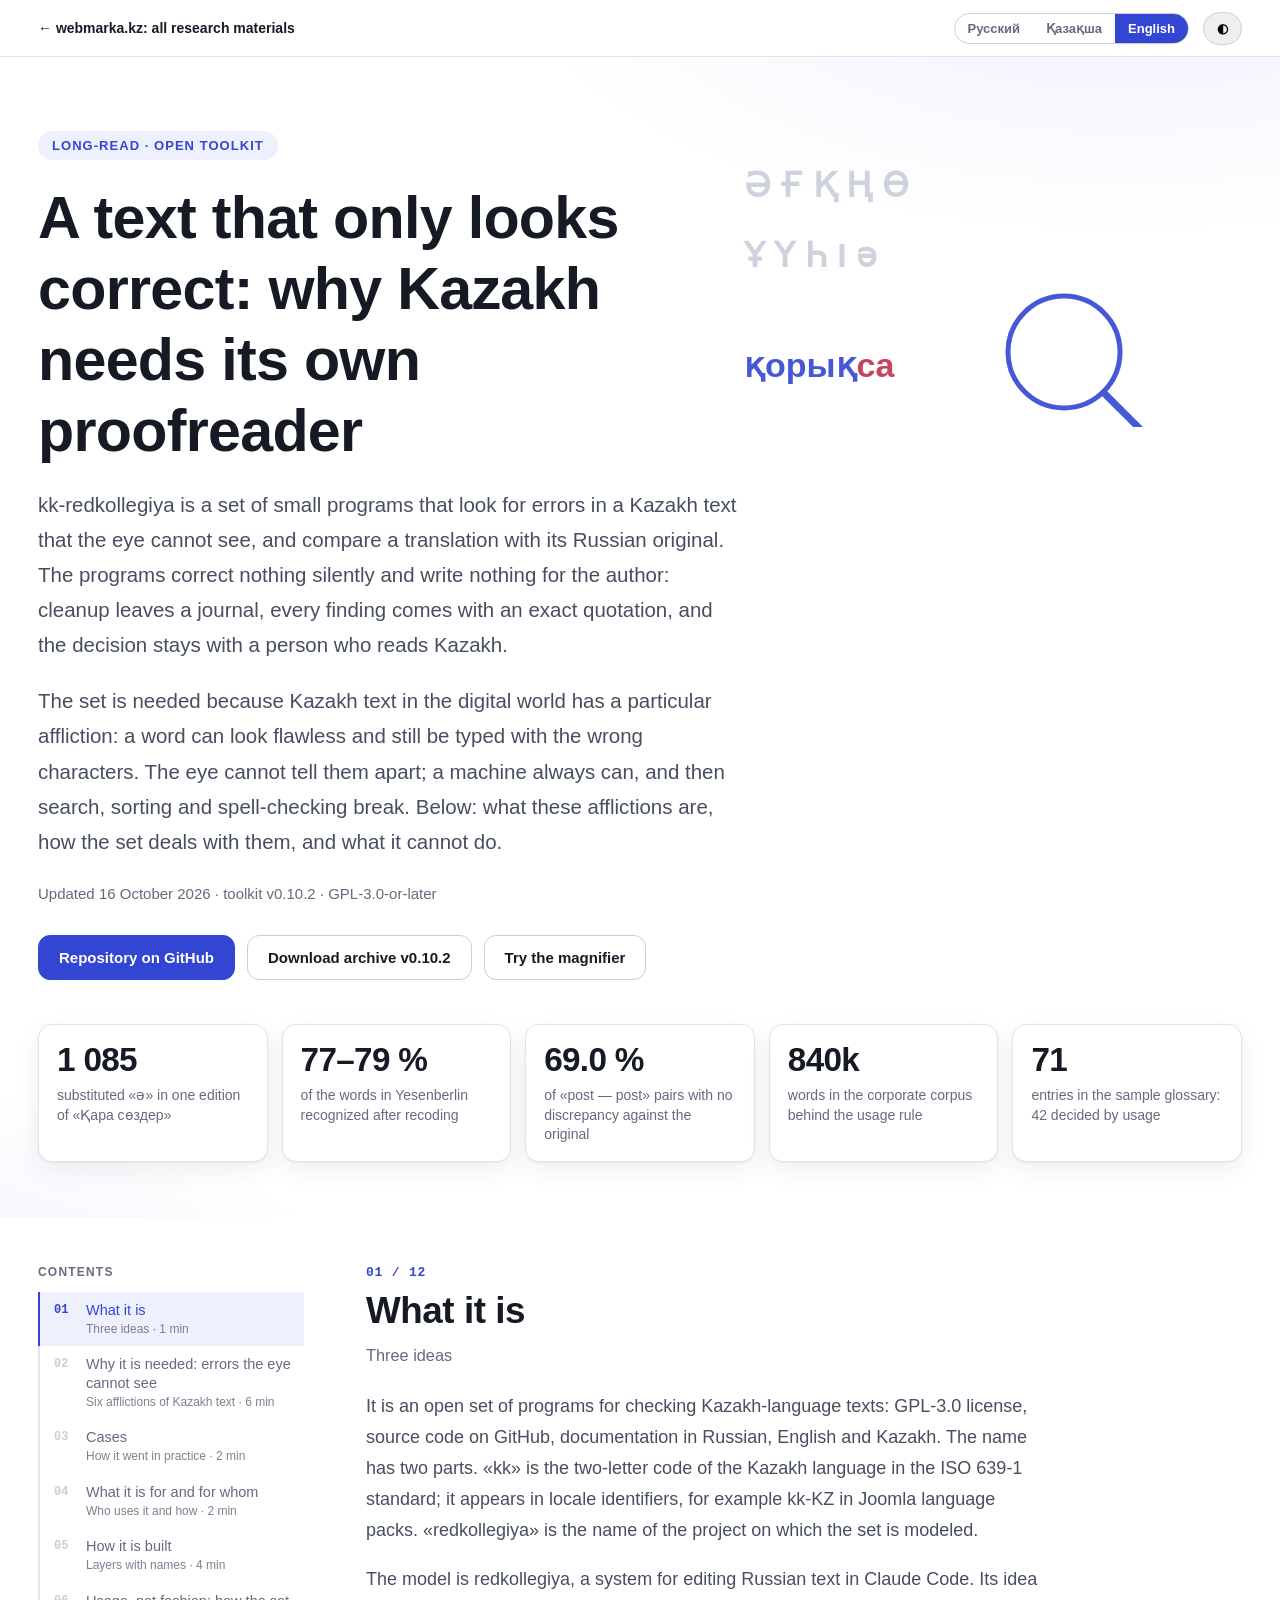
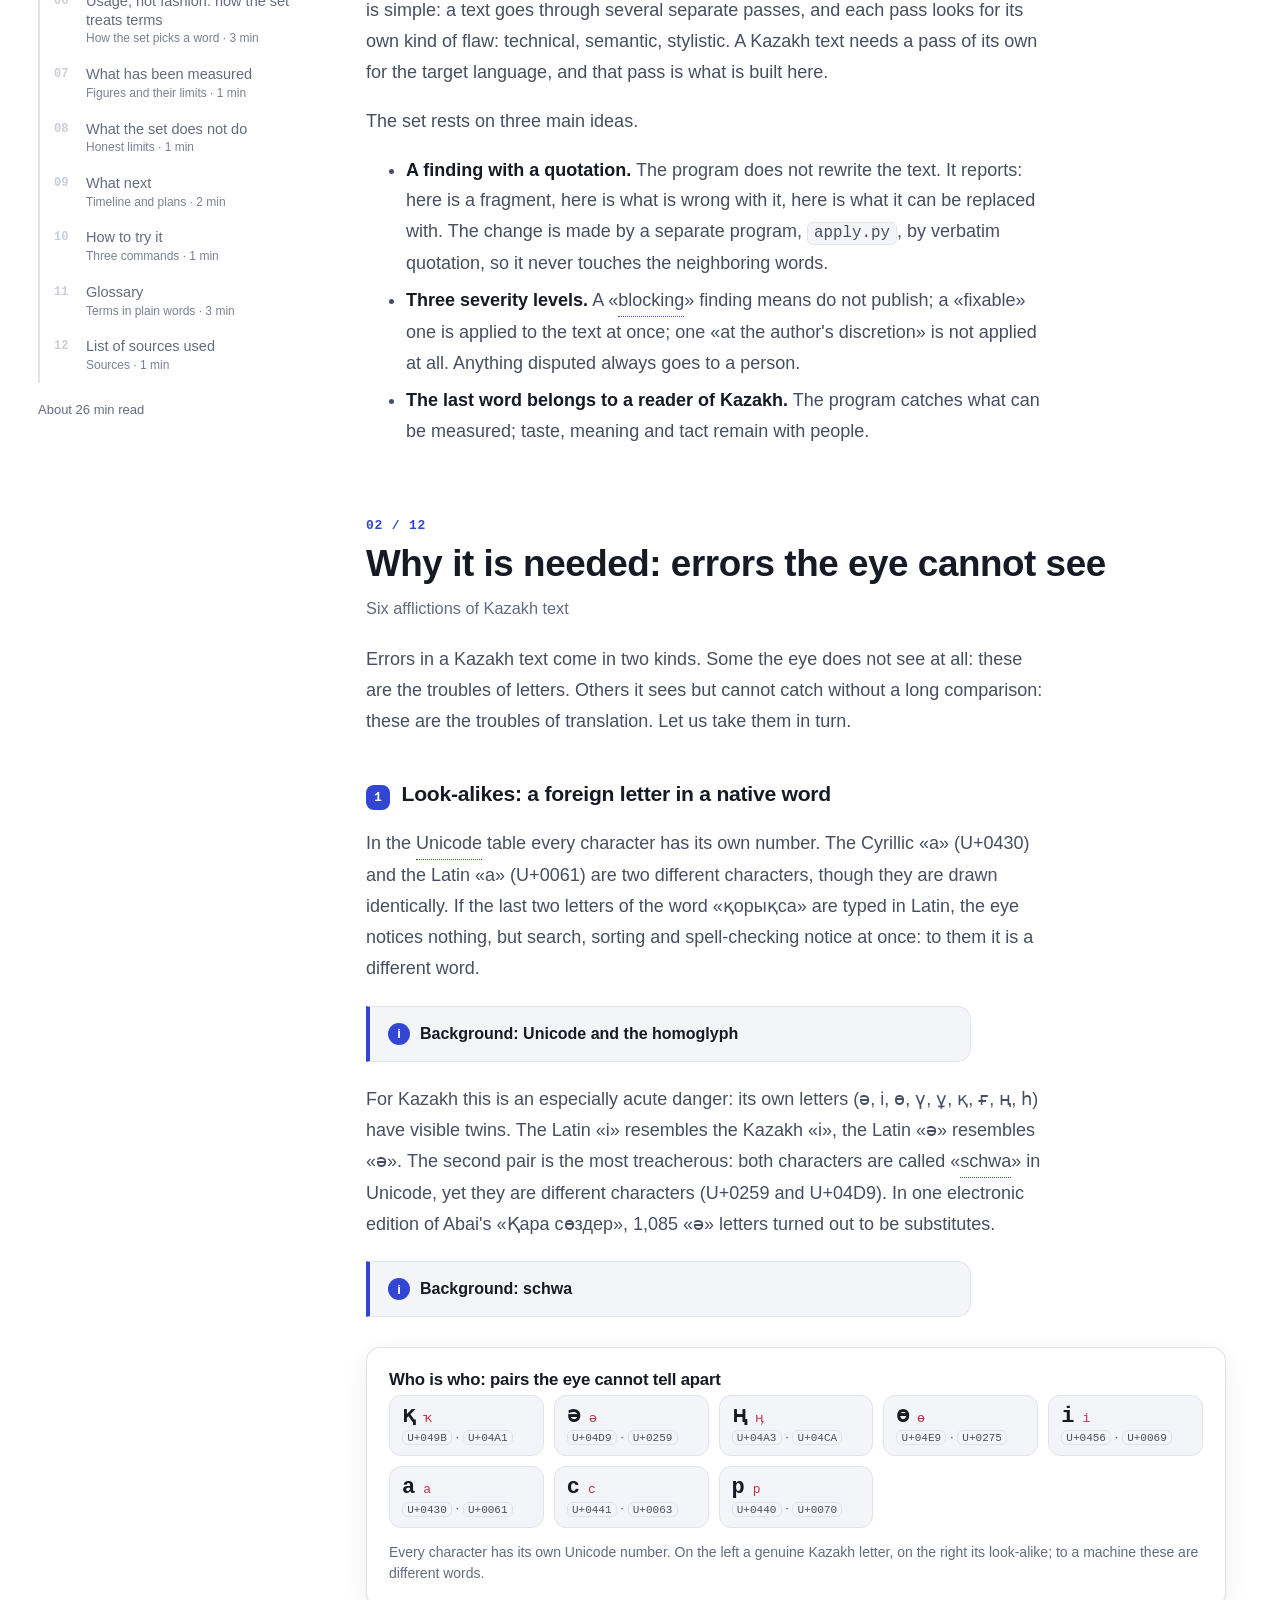
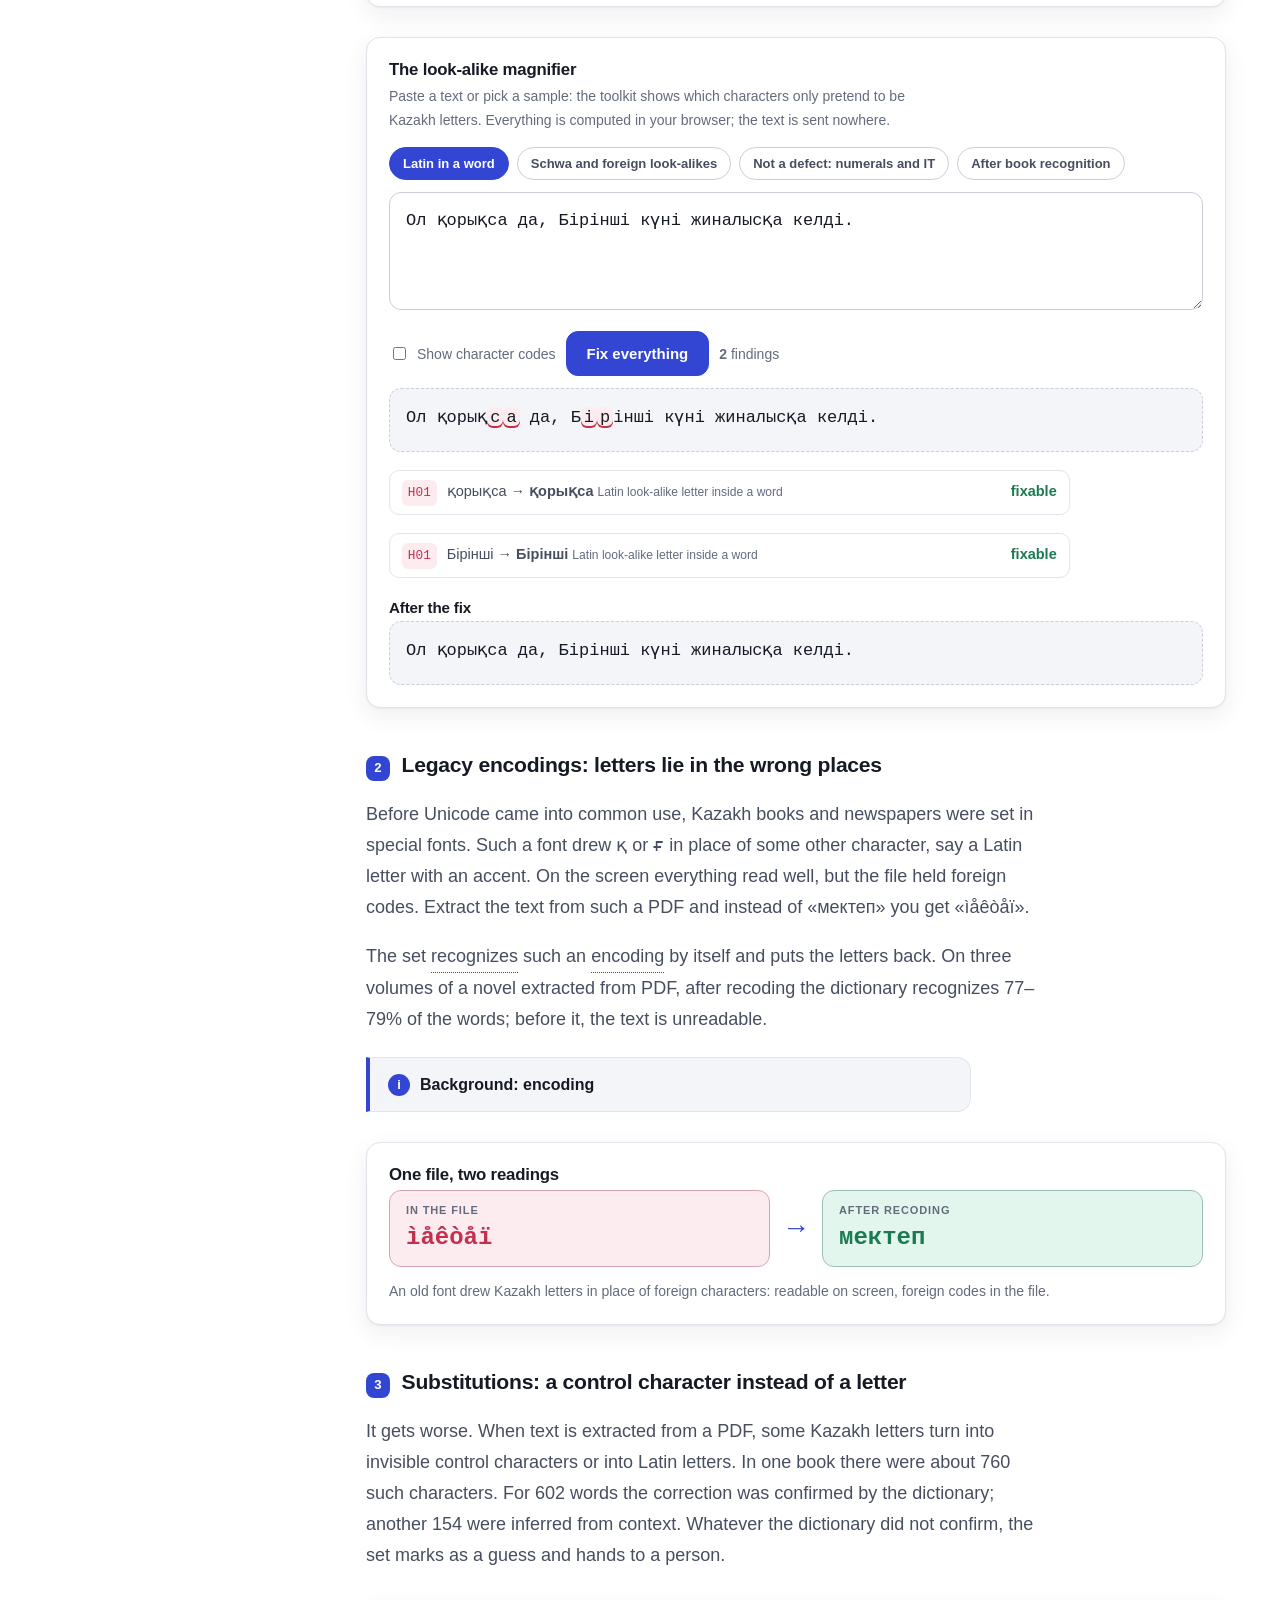
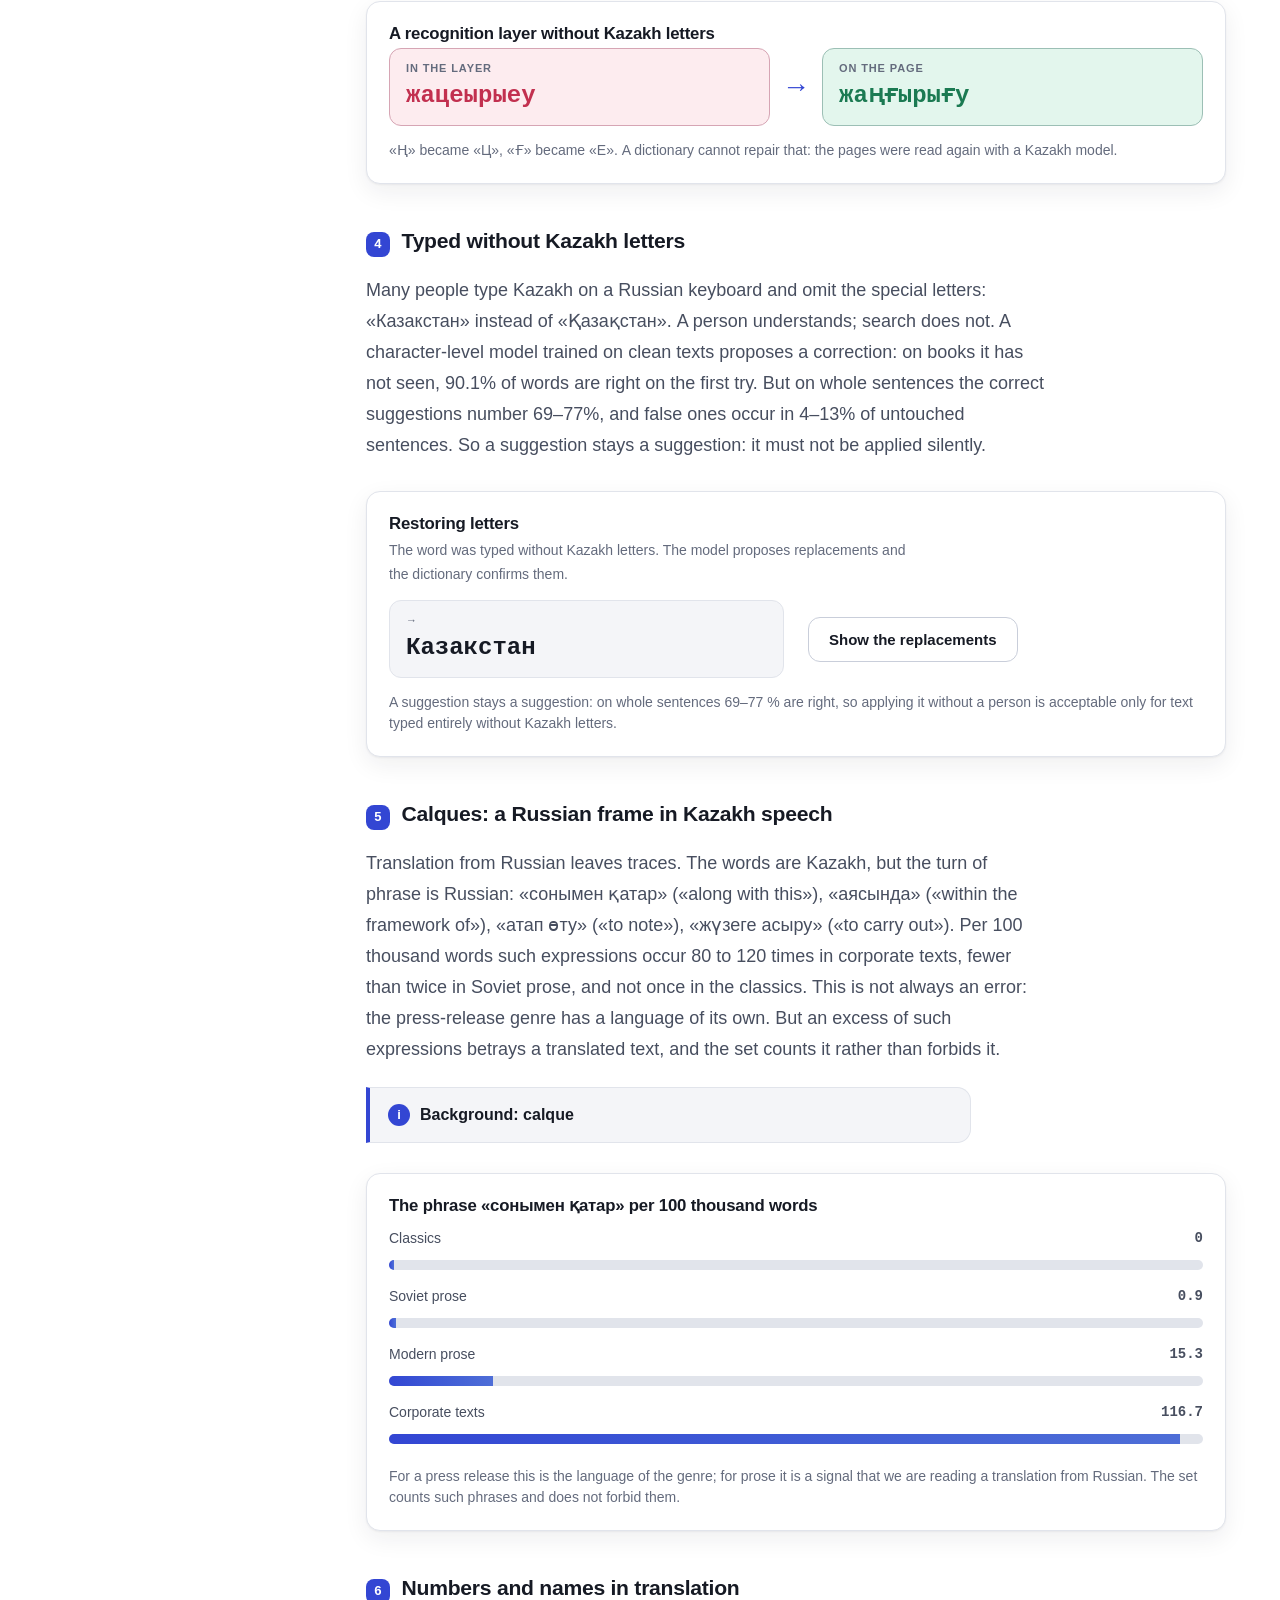
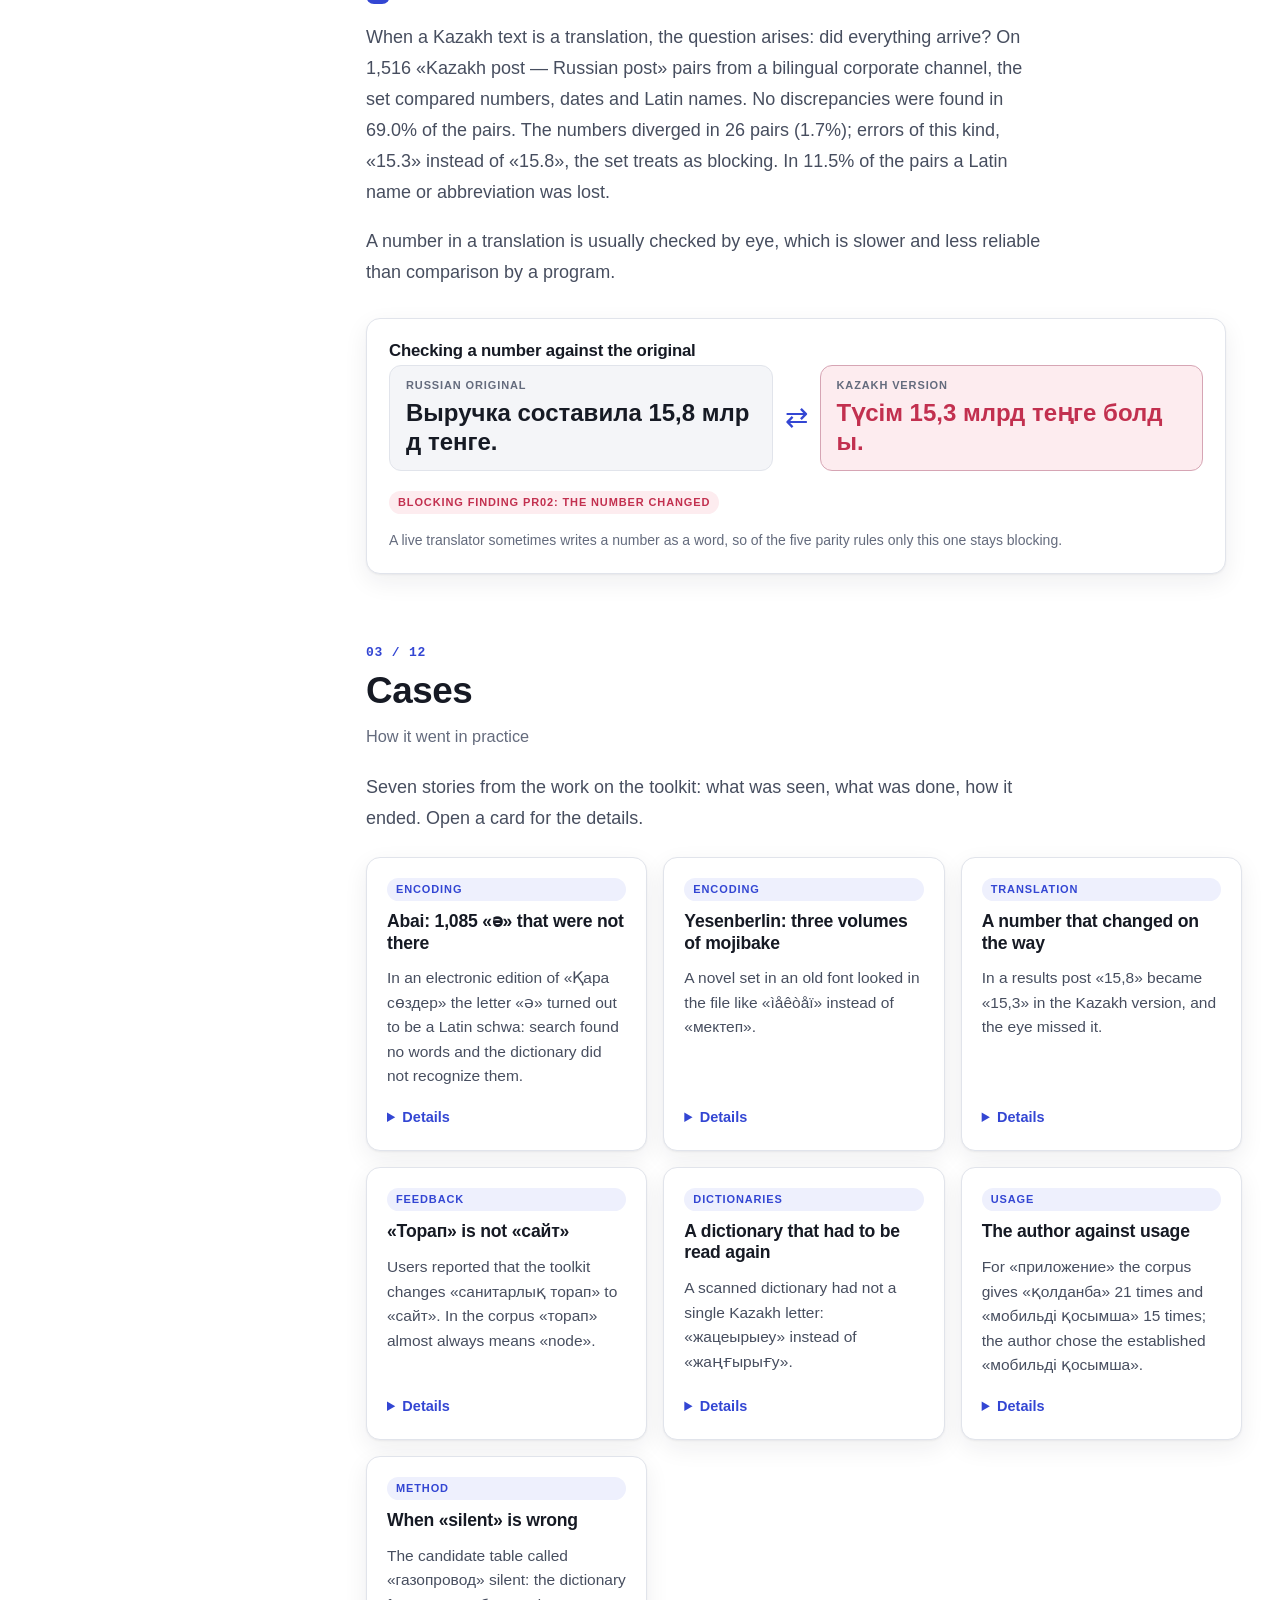
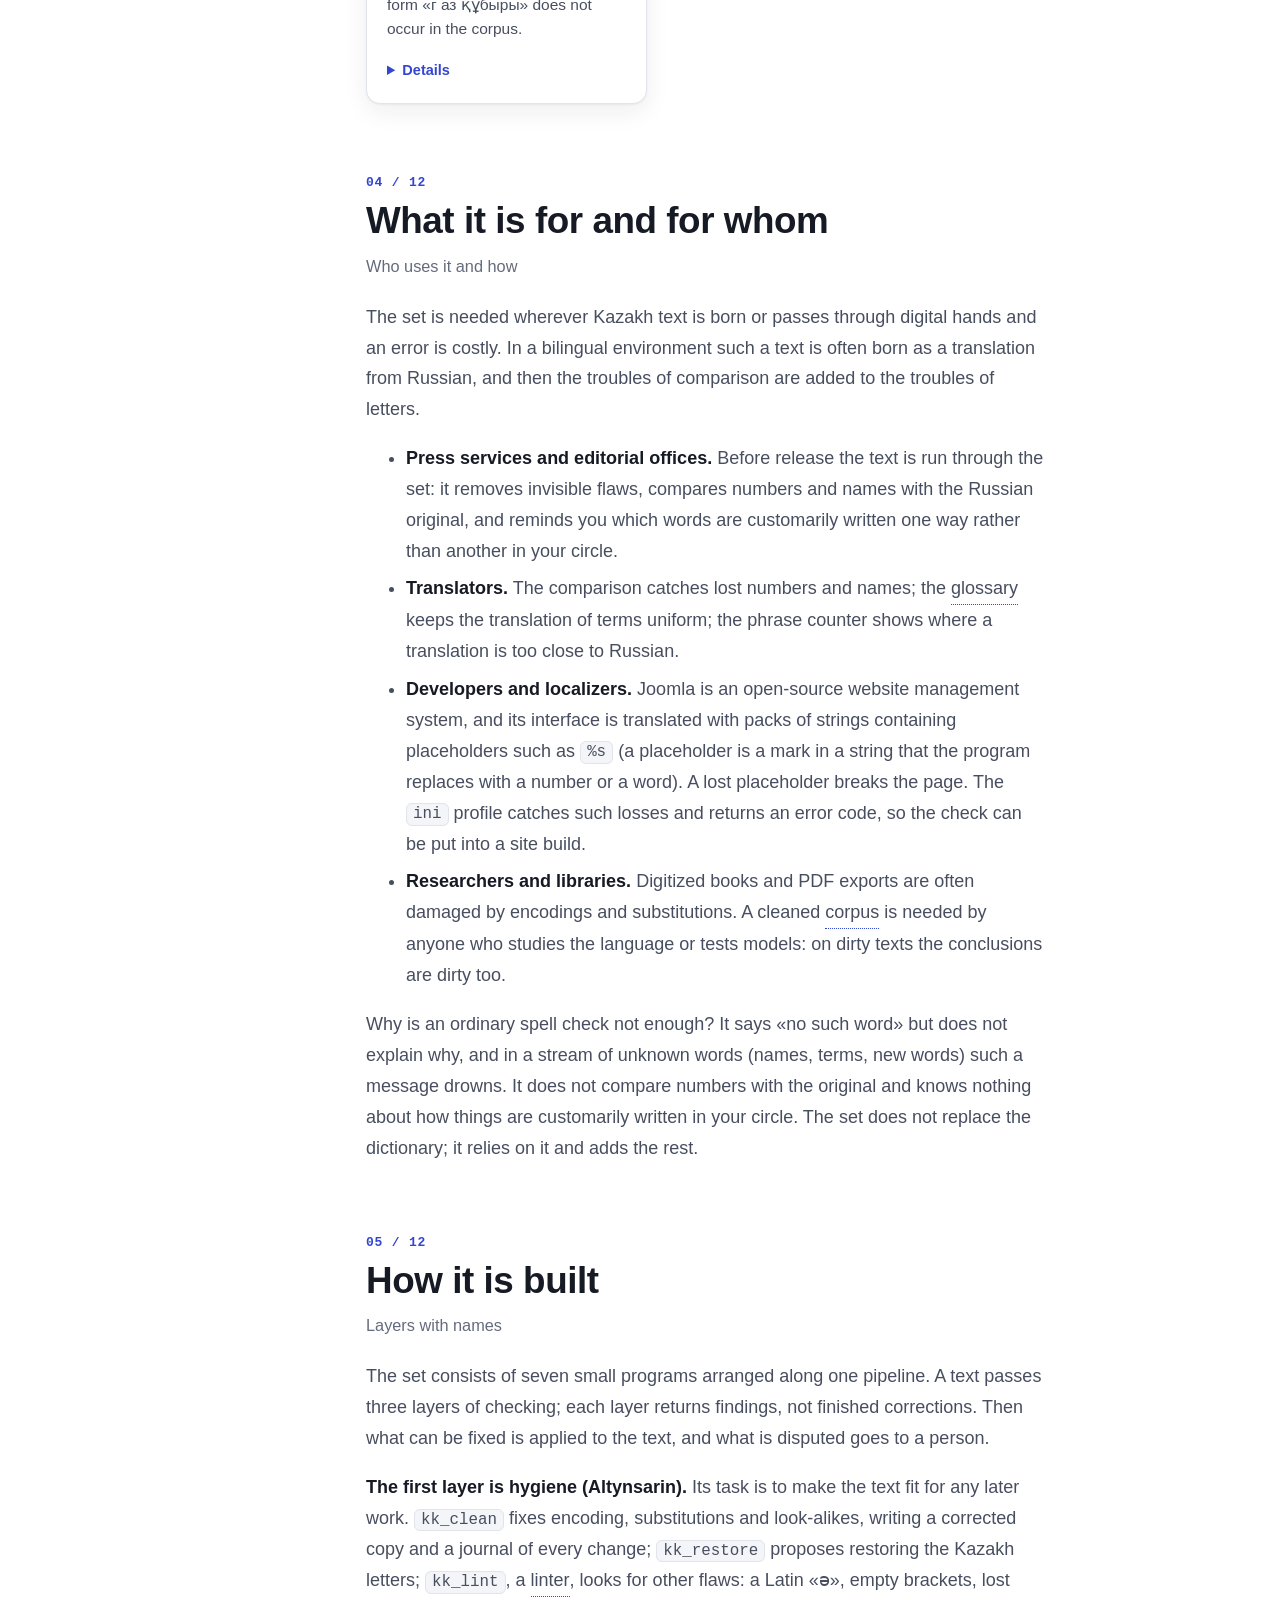
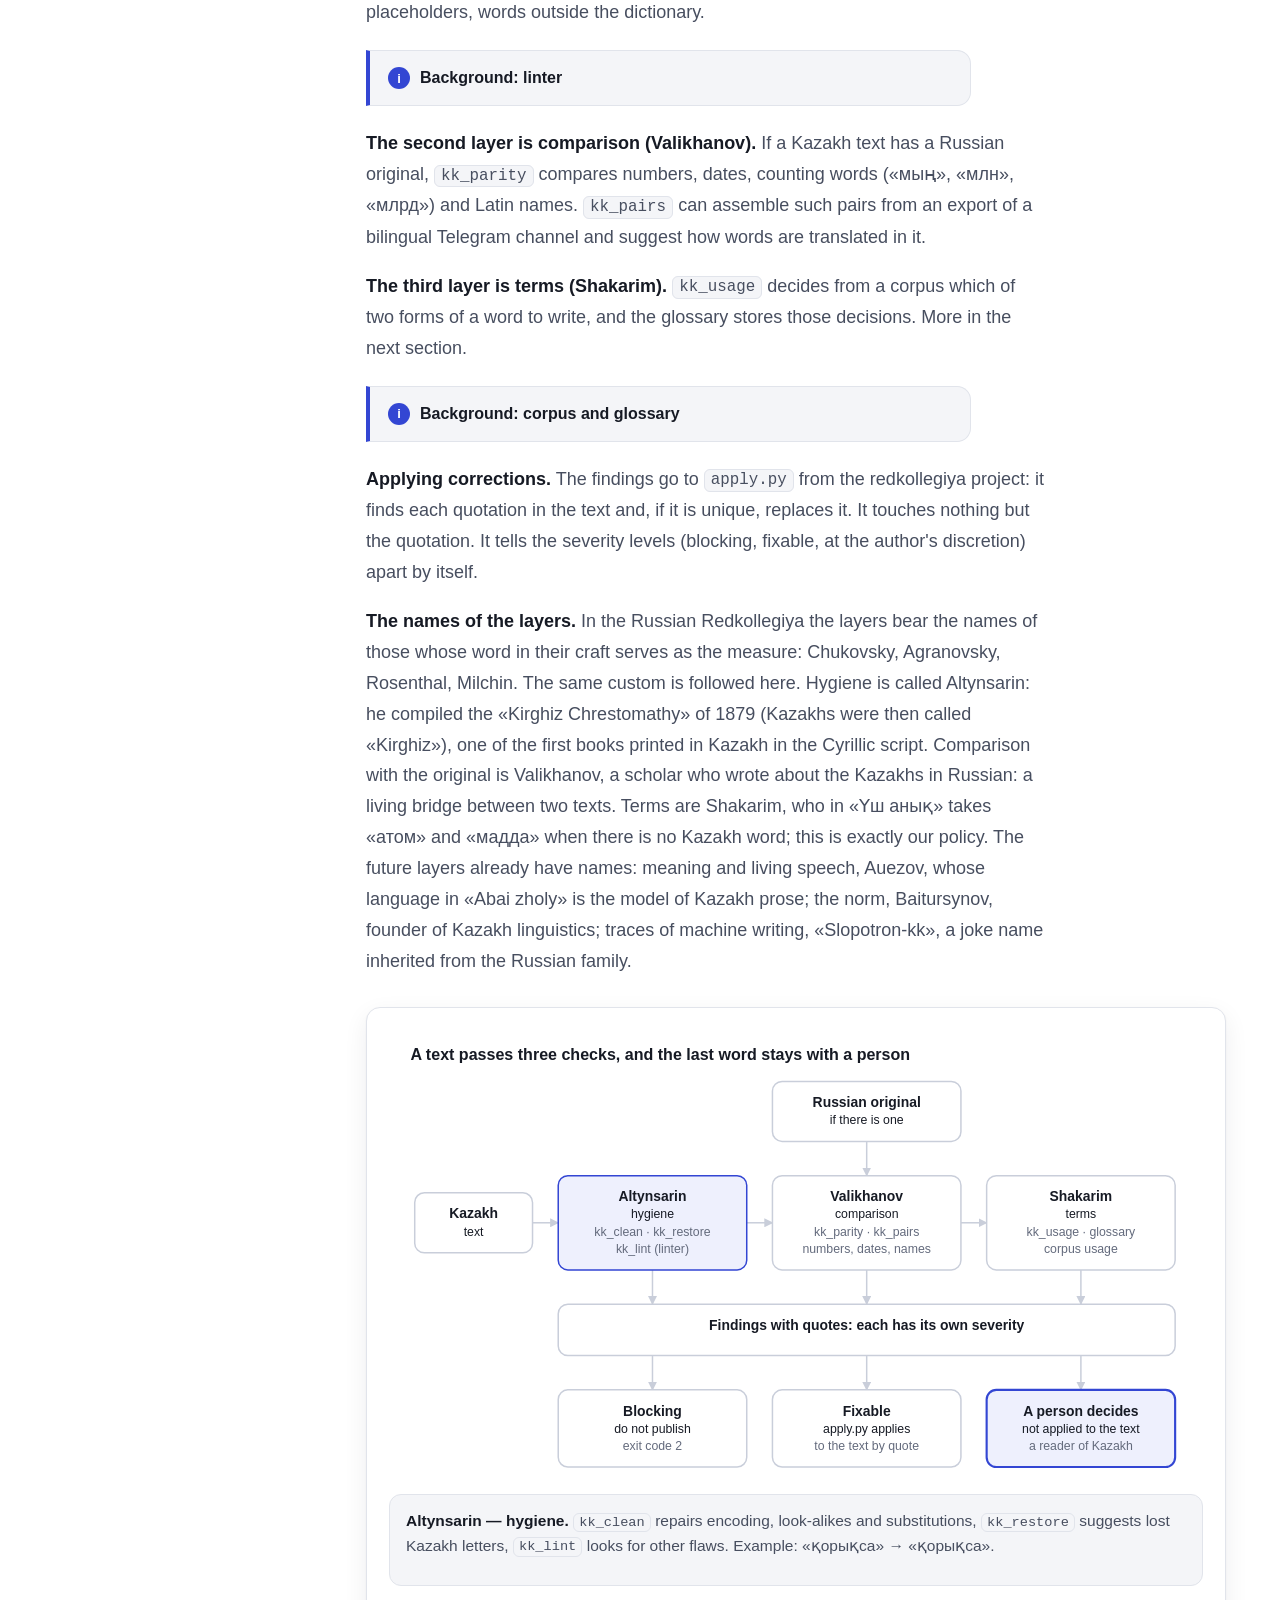
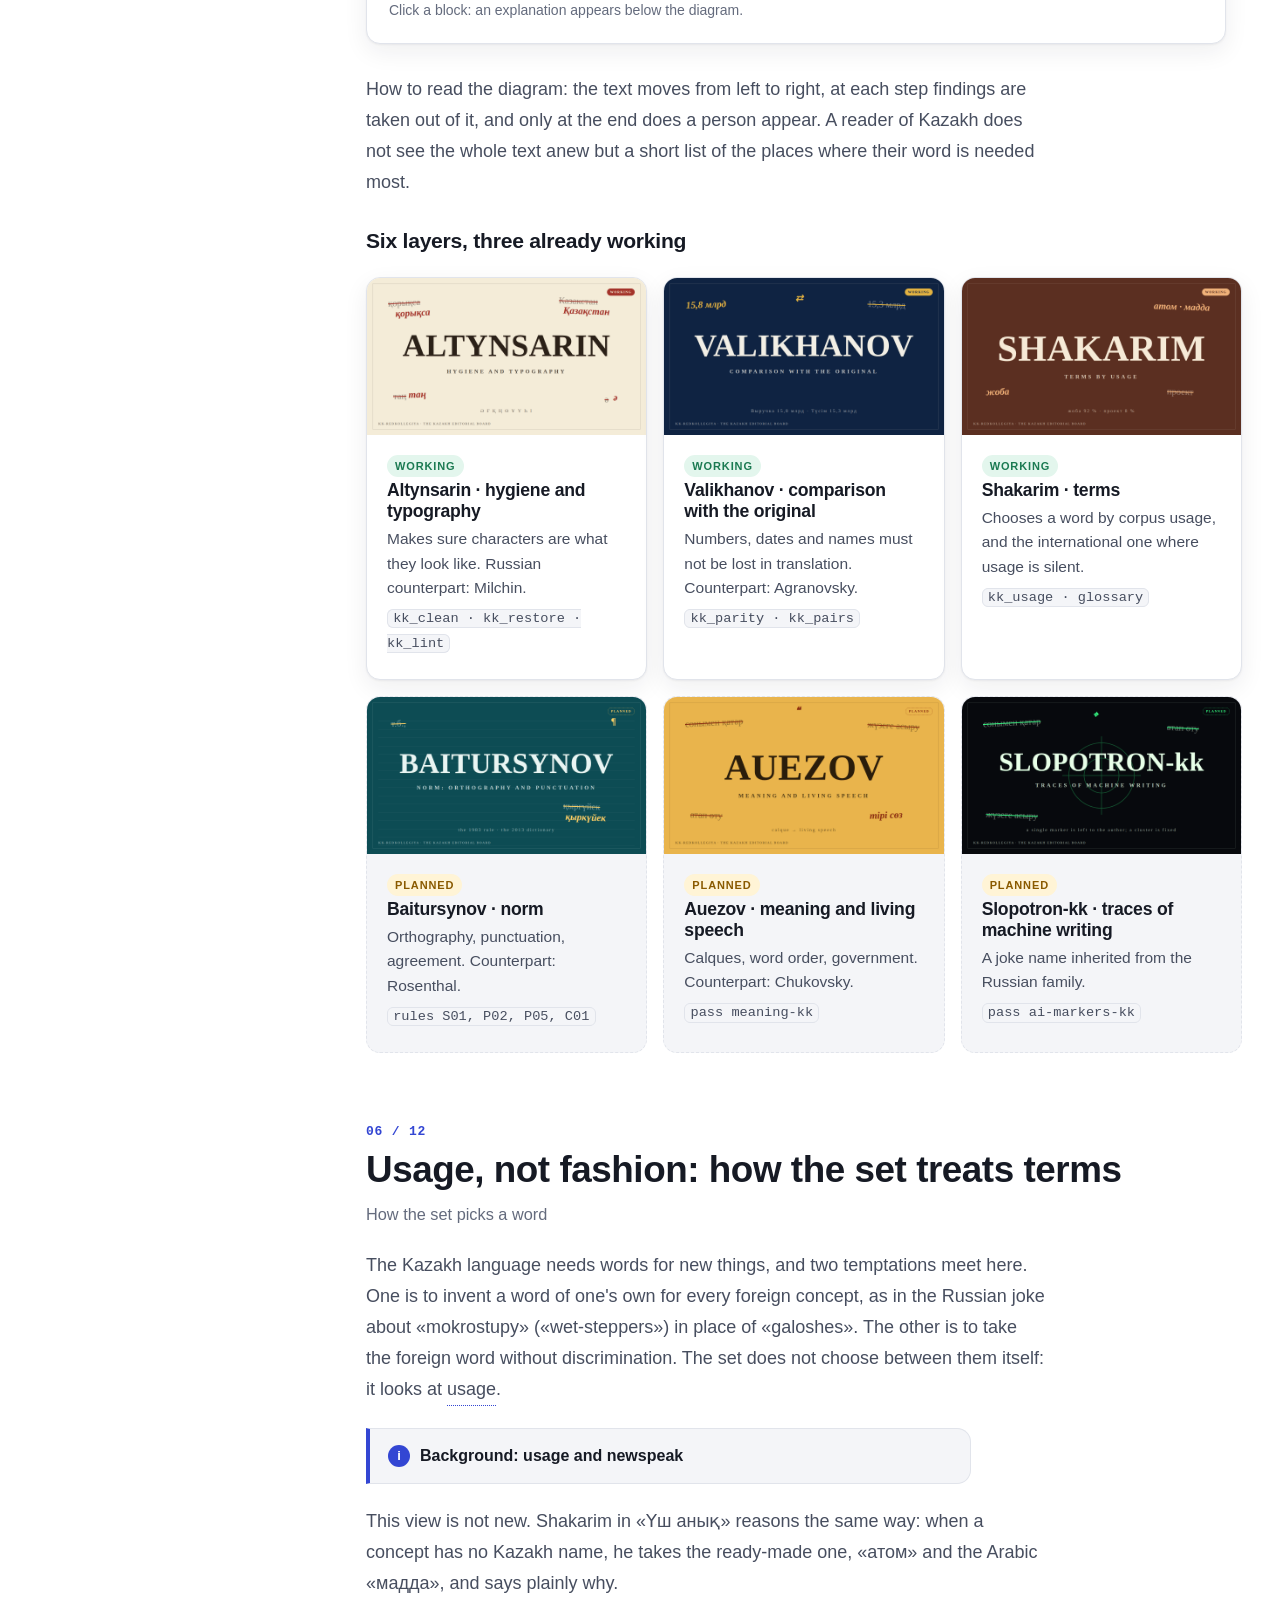
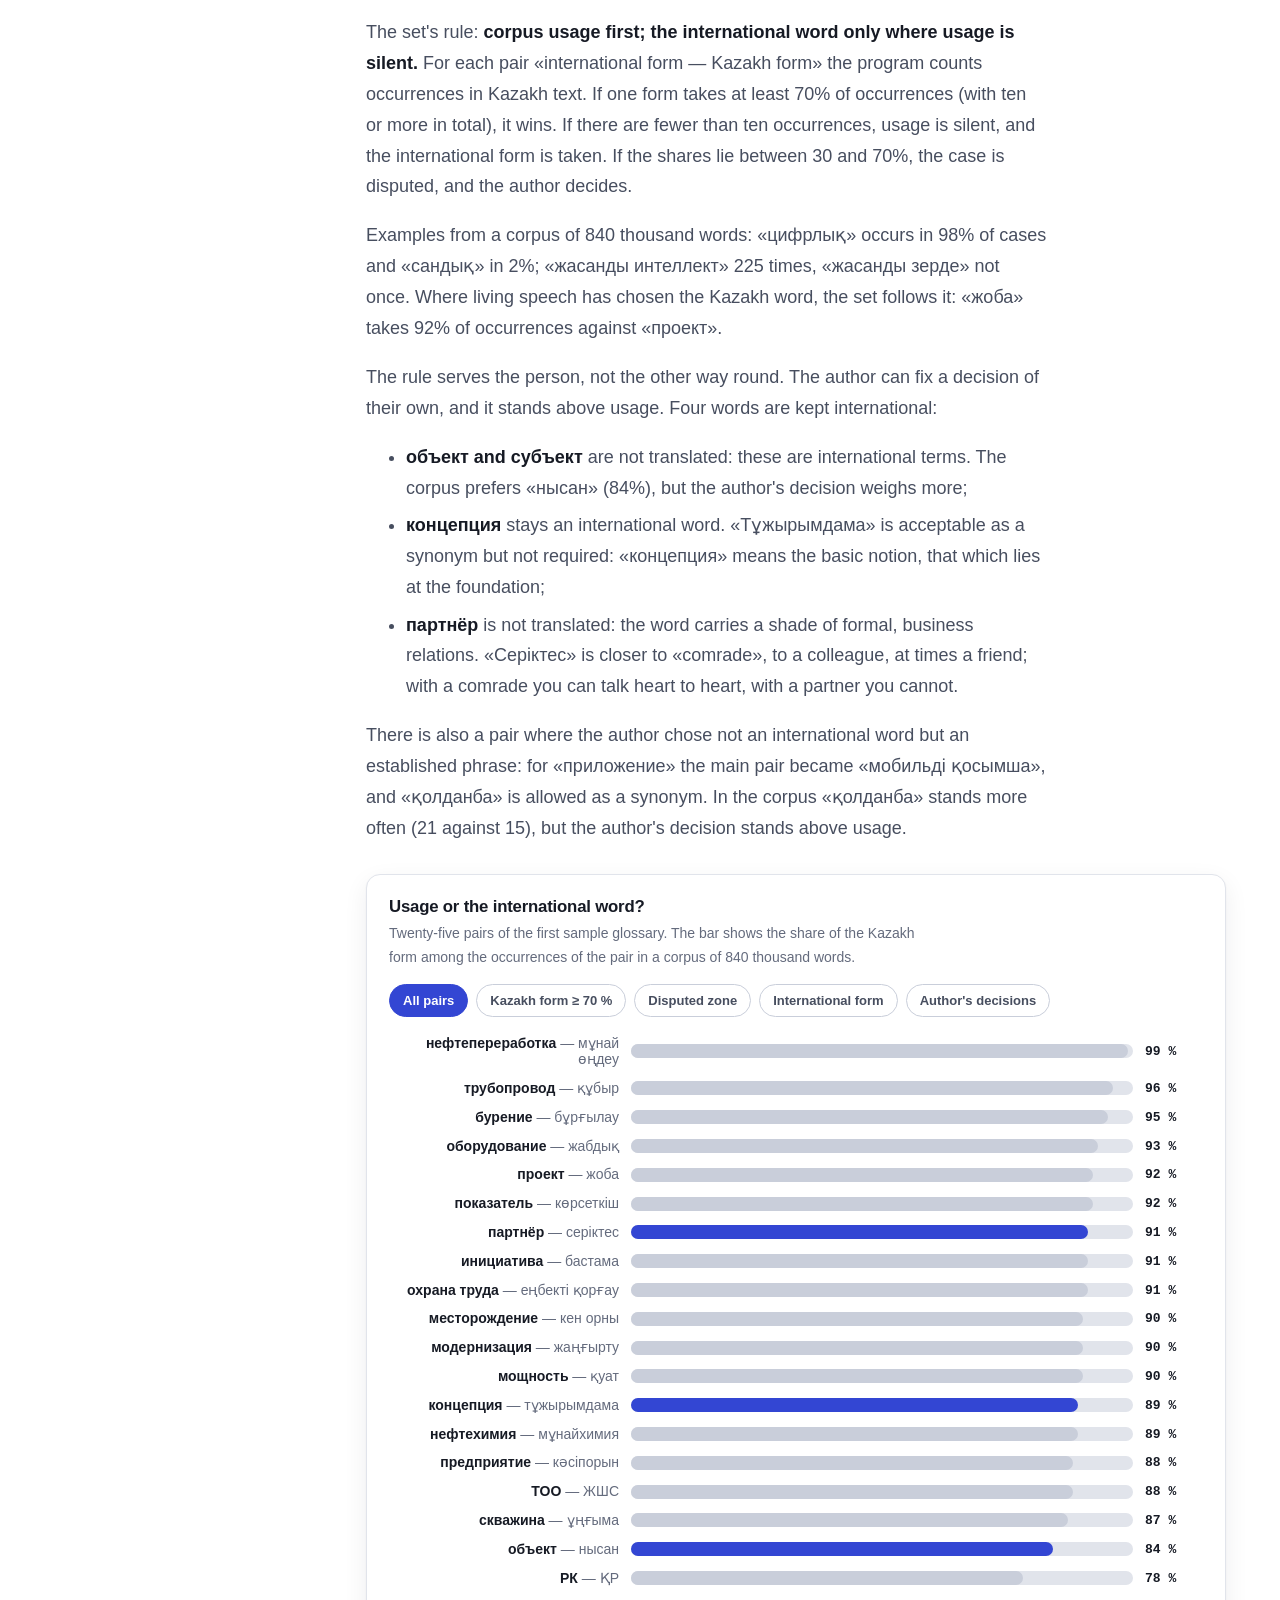
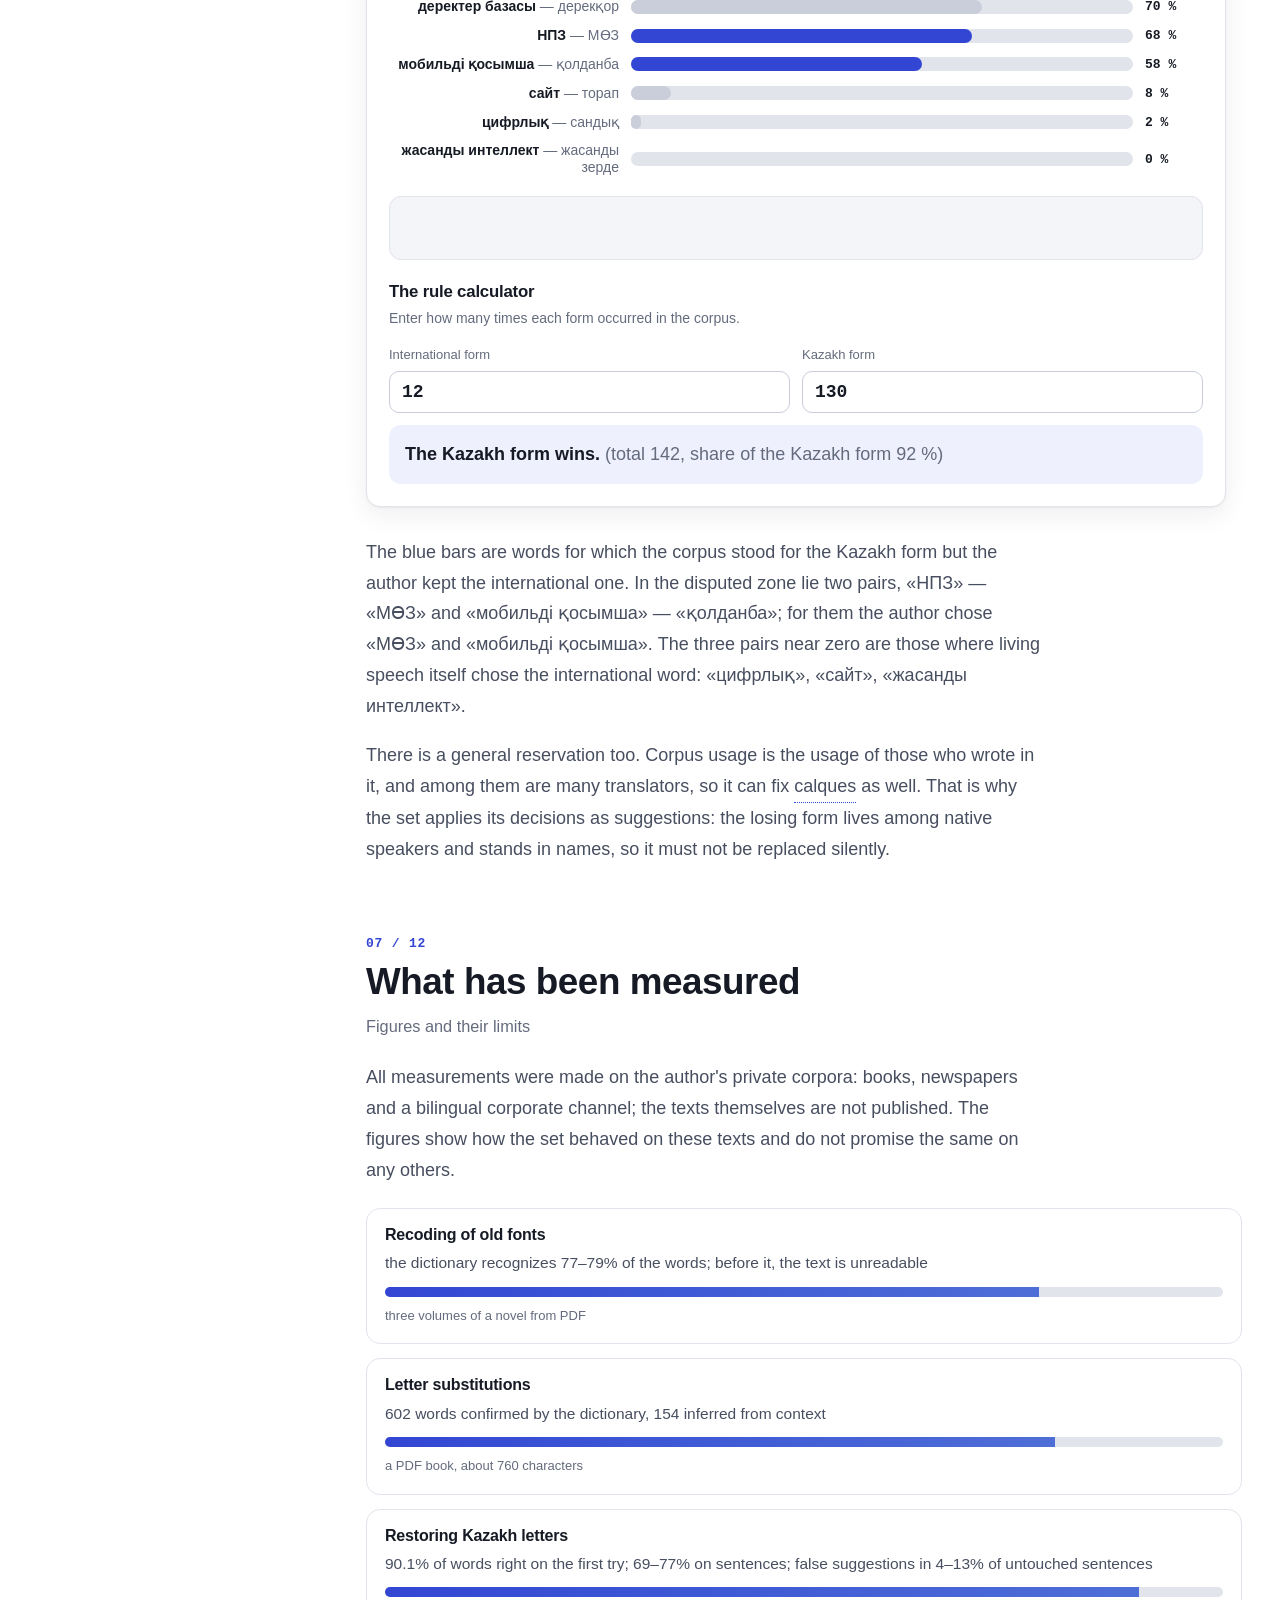
==== commit 1bbe5da2: "v0.10.2: лонгрид на телефоне — разделы появляются, боковые поля, шапка в ширину экрана" ====
--- a/docs/longread/en/index.html
+++ b/docs/longread/en/index.html
@@ -3,7 +3,7 @@
 <head>
 <meta charset="utf-8">
 <meta name="viewport" content="width=device-width, initial-scale=1">
-<!-- build: kk-redkollegiya longread, набор v0.10.1, 2026-10-14 -->
+<!-- build: kk-redkollegiya longread, набор v0.10.2, 2026-10-16 -->
 <!-- ссылка «все материалы исследования» уже есть в шапке страницы -->
 <title>kk-redkollegiya: why Kazakh needs its own proofreader — long-read — Webmarka</title>
 <meta name="description" content="An open toolkit for checking Kazakh texts and translations: encoding, look-alikes, comparison with the original, terms by usage. A long-read with live examples.">
@@ -15,16 +15,16 @@
 <meta property="og:url" content="https://webmarka.kz/research/kk-redkollegiya/en/"><meta property="og:title" content="kk-redkollegiya: why Kazakh needs its own proofreader"><meta property="og:description" content="An open toolkit for checking Kazakh texts and translations: encoding, look-alikes, comparison with the original, terms by usage. A long-read with live examples.">
 <meta property="og:image" content="https://webmarka.kz/assets/media/2026/kk-redkollegiya-og.jpg"><meta name="twitter:card" content="summary_large_image">
 <link rel="icon" href="https://webmarka.kz/assets/img/favicon.svg" type="image/svg+xml">
-<link rel="stylesheet" href="../assets/longread.css?v=0.10.1">
-<script type="application/ld+json">{"@context": "https://schema.org", "@graph": [{"@type": "TechArticle", "@id": "https://webmarka.kz/research/kk-redkollegiya/en/#article", "headline": "A text that only looks correct: why Kazakh needs its own proofreader", "inLanguage": "en", "datePublished": "2026-10-13", "dateModified": "2026-10-14", "author": {"@id": "https://webmarka.kz/#person"}, "mainEntityOfPage": "https://webmarka.kz/research/kk-redkollegiya/en/", "image": "https://webmarka.kz/assets/media/2026/kk-redkollegiya-og.jpg", "about": {"@type": "SoftwareSourceCode", "name": "kk-redkollegiya", "codeRepository": "https://github.com/bsakhanov/kk-redkollegiya", "license": "https://www.gnu.org/licenses/gpl-3.0.html"}}]}</script>
+<link rel="stylesheet" href="../assets/longread.css?v=0.10.2">
+<script type="application/ld+json">{"@context": "https://schema.org", "@graph": [{"@type": "TechArticle", "@id": "https://webmarka.kz/research/kk-redkollegiya/en/#article", "headline": "A text that only looks correct: why Kazakh needs its own proofreader", "inLanguage": "en", "datePublished": "2026-10-13", "dateModified": "2026-10-16", "author": {"@id": "https://webmarka.kz/#person"}, "mainEntityOfPage": "https://webmarka.kz/research/kk-redkollegiya/en/", "image": "https://webmarka.kz/assets/media/2026/kk-redkollegiya-og.jpg", "about": {"@type": "SoftwareSourceCode", "name": "kk-redkollegiya", "codeRepository": "https://github.com/bsakhanov/kk-redkollegiya", "license": "https://www.gnu.org/licenses/gpl-3.0.html"}}]}</script>
 </head>
 <body>
 <header class="bar-top"><div class="wrap"><a class="back" href="https://webmarka.kz/research/">← webmarka.kz: all research materials</a><span class="sp"></span><nav class="seg" aria-label="language"><a href="../" hreflang="ru" lang="ru">Русский</a><a href="../kk/" hreflang="kk" lang="kk">Қазақша</a><a aria-current="page" lang="en">English</a></nav>
 <button class="seg" id="theme" type="button" style="padding:8px 13px;font-weight:600;font-size:13px" aria-label="Theme">◐</button></div><div class="prog"></div></header>
 <main>
 <div class="hero"><div class="wrap"><svg class="lk" viewBox="0 0 520 300" aria-hidden="true"><text x="10" y="70" class="ghost">Ә Ғ Қ Ң Ө</text><text x="10" y="140" class="ghost">Ұ Ү Һ І ә</text><text x="10" y="250">қорық<tspan fill="var(--bad)">ca</tspan></text><circle cx="330" cy="225" r="56" fill="none" stroke="var(--pri)" stroke-width="5"/><path d="M370 266L410 306" stroke="var(--pri)" stroke-width="7" stroke-linecap="round"/></svg><span class="kick">Long-read · open toolkit</span><h1>A text that only looks correct: why Kazakh needs its own proofreader</h1><div class="lead"><p>kk-redkollegiya is a set of small programs that look for errors in a Kazakh text that the eye cannot see, and compare a translation with its Russian original. The programs correct nothing silently and write nothing for the author: cleanup leaves a journal, every finding comes with an exact quotation, and the decision stays with a person who reads Kazakh.</p><p>The set is needed because Kazakh text in the digital world has a particular affliction: a word can look flawless and still be typed with the wrong characters. The eye cannot tell them apart; a machine always can, and then search, sorting and spell-checking break. Below: what these afflictions are, how the set deals with them, and what it cannot do.</p></div>
-<p class="meta">Updated 14 October 2026 · toolkit v0.10.1 · GPL-3.0-or-later</p>
-<div class="cta"><a class="btn pri" href="https://github.com/bsakhanov/kk-redkollegiya">Repository on GitHub</a><a class="btn" href="https://github.com/bsakhanov/kk-redkollegiya/releases/latest">Download archive v0.10.1</a><a class="btn" href="#pg">Try the magnifier</a></div>
+<p class="meta">Updated 16 October 2026 · toolkit v0.10.2 · GPL-3.0-or-later</p>
+<div class="cta"><a class="btn pri" href="https://github.com/bsakhanov/kk-redkollegiya">Repository on GitHub</a><a class="btn" href="https://github.com/bsakhanov/kk-redkollegiya/releases/latest">Download archive v0.10.2</a><a class="btn" href="#pg">Try the magnifier</a></div>
 <div class="stats"><div class="stat"><b data-count=1085 data-suf="">0</b><span>substituted «ә» in one edition of «Қара сөздер»</span></div><div class="stat"><b>77–79 %</b><span>of the words in Yesenberlin recognized after recoding</span></div><div class="stat"><b>69.0 %</b><span>of «post — post» pairs with no discrepancy against the original</span></div><div class="stat"><b data-count=840 data-suf="k">0k</b><span>words in the corporate corpus behind the usage rule</span></div><div class="stat"><b data-count=71 data-suf="">0</b><span>entries in the sample glossary: 42 decided by usage</span></div></div></div></div>
 <div class="wrap layout"><aside class="toc" aria-label="Contents"><h2>Contents</h2><ol><li><a href="#s1"><i>01</i><span>What it is<small>Three ideas</small></span></a></li><li><a href="#s2"><i>02</i><span>Why it is needed: errors the eye cannot see<small>Six afflictions of Kazakh text</small></span></a></li><li><a href="#s3"><i>03</i><span>Cases<small>How it went in practice</small></span></a></li><li><a href="#s4"><i>04</i><span>What it is for and for whom<small>Who uses it and how</small></span></a></li><li><a href="#s5"><i>05</i><span>How it is built<small>Layers with names</small></span></a></li><li><a href="#s6"><i>06</i><span>Usage, not fashion: how the set treats terms<small>How the set picks a word</small></span></a></li><li><a href="#s7"><i>07</i><span>What has been measured<small>Figures and their limits</small></span></a></li><li><a href="#s8"><i>08</i><span>What the set does not do<small>Honest limits</small></span></a></li><li><a href="#s9"><i>09</i><span>What next<small>Timeline and plans</small></span></a></li><li><a href="#s10"><i>10</i><span>How to try it<small>Three commands</small></span></a></li><li><a href="#s11"><i>11</i><span>Glossary<small>Terms in plain words</small></span></a></li><li><a href="#s12"><i>12</i><span>List of sources used<small>Sources</small></span></a></li></ol><p class="eta" id="eta" data-t="About {n} min read"></p></aside>
 <article><section id="s1" class="rv"><h2><span class="n">01 / 12</span>What it is</h2><p class="sub">Three ideas</p><p>It is an open set of programs for checking Kazakh-language texts: GPL-3.0 license, source code on GitHub, documentation in Russian, English and Kazakh. The name has two parts. «kk» is the two-letter code of the Kazakh language in the ISO 639-1 standard; it appears in locale identifiers, for example kk-KZ in Joomla language packs. «redkollegiya» is the name of the project on which the set is modeled.</p>
@@ -117,6 +117,6 @@
 </main>
 <footer class="foot"><div class="wrap"><div>Source code, guides and releases: github.com/bsakhanov/kk-redkollegiya. Main address of this page: webmarka.kz/research/kk-redkollegiya/en/.</div><div>© 2026 Бейбит Саханов · GPL-3.0-or-later</div></div></footer>
 <script type="application/json" id="data">{"ui": {"back": "← webmarka.kz: all research materials", "toc": "Contents", "min": "min", "more": "To the glossary", "copy": "Copy", "copied": "Done", "eta": "About {n} min read", "theme": "Theme", "top": "Up"}, "rules": {"H01": "Latin look-alike letter inside a word", "H02": "schwa or a foreign look-alike of a Kazakh letter", "H04": "invisible character", "OCR": "«ү»/«ұ» confusion after recognition", "P01": "period plus mark after a word"}, "pg": {"title": "The look-alike magnifier", "intro": "Paste a text or pick a sample: the toolkit shows which characters only pretend to be Kazakh letters. Everything is computed in your browser; the text is sent nowhere.", "placeholder": "Paste Kazakh text…", "codes": "Show character codes", "apply": "Fix everything", "found": "Findings", "fixed": "After the fix", "fix": "fixable", "flag": "at the author's discretion", "clean": "No defects", "empty": "The result will appear here", "n": "findings", "presets": [{"label": "Latin in a word", "text": "Ол қорықca да, Бipінші күні жиналысқа келді."}, {"label": "Schwa and foreign look-alikes", "text": "Қайыpлы таӊ! Ə​нші ɵнер ҡазақ."}, {"label": "Not a defect: numerals and IT", "text": "XVIIIғ. IV тарау, IT саласы, Астана қ., т.б., көрсетілді."}, {"label": "After book recognition", "text": "жүмыс қүттықтады, үстаз мазмүнын түсіндірді"}]}, "rs": {"word": "Казакстан", "fixed": "Қазақстан"}, "pipe": {"in": "<b>Kazakh text.<\/b> Any: a post, a translation, language-pack strings, a digitized book. If a Russian original exists, it goes alongside.", "orig": "<b>The Russian original<\/b> is needed only to compare numbers, dates and names.", "L1": "<b>Altynsarin — hygiene.<\/b> <code>kk_clean<\/code> repairs encoding, look-alikes and substitutions, <code>kk_restore<\/code> suggests lost Kazakh letters, <code>kk_lint<\/code> looks for other flaws. Example: «қорықca» → «қорықса».", "L2": "<b>Valikhanov — comparison.<\/b> <code>kk_parity<\/code> compares numbers, dates, counting words and Latin names, <code>kk_pairs<\/code> collects pairs from a bilingual channel. Example: «15,8» against «15,3» is a blocking finding.", "L3": "<b>Shakarim — terms.<\/b> <code>kk_usage<\/code> decides from the corpus which form to write and the glossary stores decisions and evidence. Example: «жоба» — 92 % against «проект».", "find": "<b>A finding with a quotation.<\/b> Not a correction but a record: what, where and what to replace it with. Three levels: blocking, fixable, at the author's discretion.", "o1": "<b>Blocking<\/b> (exit code 2): do not publish, for example a lost placeholder or a changed number.", "o2": "<b>Fixable:<\/b> <code>apply.py<\/code> applies them by verbatim quotation and leaves neighboring words alone.", "o3": "<b>A person decides:<\/b> the disputed is not applied to the text; a reader of Kazakh judges it."}, "usage": {"rows": [{"a": "нефтепереработка", "b": "мұнай өңдеу", "ca": 18, "cb": 2048, "sh": 99, "au": false, "dec": "мұнай өңдеу"}, {"a": "трубопровод", "b": "құбыр", "ca": 43, "cb": 1143, "sh": 96, "au": false, "dec": "құбыр"}, {"a": "бурение", "b": "бұрғылау", "ca": 34, "cb": 662, "sh": 95, "au": false, "dec": "бұрғылау"}, {"a": "оборудование", "b": "жабдық", "ca": 82, "cb": 1116, "sh": 93, "au": false, "dec": "жабдық"}, {"a": "проект", "b": "жоба", "ca": 368, "cb": 4193, "sh": 92, "au": false, "dec": "жоба"}, {"a": "показатель", "b": "көрсеткіш", "ca": 77, "cb": 891, "sh": 92, "au": false, "dec": "көрсеткіш"}, {"a": "партнёр", "b": "серіктес", "ca": 56, "cb": 598, "sh": 91, "au": true, "dec": "партнёр"}, {"a": "инициатива", "b": "бастама", "ca": 53, "cb": 510, "sh": 91, "au": false, "dec": "бастама"}, {"a": "охрана труда", "b": "еңбекті қорғау", "ca": 21, "cb": 220, "sh": 91, "au": false, "dec": "еңбекті қорғау"}, {"a": "месторождение", "b": "кен орны", "ca": 201, "cb": 1866, "sh": 90, "au": false, "dec": "кен орны"}, {"a": "модернизация", "b": "жаңғырту", "ca": 42, "cb": 372, "sh": 90, "au": false, "dec": "жаңғырту"}, {"a": "мощность", "b": "қуат", "ca": 88, "cb": 771, "sh": 90, "au": false, "dec": "қуат"}, {"a": "концепция", "b": "тұжырымдама", "ca": 7, "cb": 59, "sh": 89, "au": true, "dec": "концепция"}, {"a": "нефтехимия", "b": "мұнайхимия", "ca": 56, "cb": 461, "sh": 89, "au": false, "dec": "мұнайхимия"}, {"a": "предприятие", "b": "кәсіпорын", "ca": 223, "cb": 1575, "sh": 88, "au": false, "dec": "кәсіпорын"}, {"a": "ТОО", "b": "ЖШС", "ca": 336, "cb": 2512, "sh": 88, "au": false, "dec": "ЖШС"}, {"a": "скважина", "b": "ұңғыма", "ca": 124, "cb": 803, "sh": 87, "au": false, "dec": "ұңғыма"}, {"a": "объект", "b": "нысан", "ca": 146, "cb": 753, "sh": 84, "au": true, "dec": "объект"}, {"a": "РК", "b": "ҚР", "ca": 145, "cb": 513, "sh": 78, "au": false, "dec": "ҚР"}, {"a": "деректер базасы", "b": "дерекқор", "ca": 3, "cb": 7, "sh": 70, "au": false, "dec": "дерекқор"}, {"a": "НПЗ", "b": "МӨЗ", "ca": 107, "cb": 224, "sh": 68, "au": true, "dec": "МӨЗ"}, {"a": "мобильді қосымша", "b": "қолданба", "ca": 15, "cb": 21, "sh": 58, "au": true, "dec": "мобильді қосымша"}, {"a": "сайт", "b": "торап", "ca": 296, "cb": 26, "sh": 8, "au": false, "dec": "сайт"}, {"a": "цифрлық", "b": "сандық", "ca": 467, "cb": 8, "sh": 2, "au": false, "dec": "цифрлық"}, {"a": "жасанды интеллект", "b": "жасанды зерде", "ca": 225, "cb": 0, "sh": 0, "au": false, "dec": "жасанды интеллект"}], "share": "share of the Kazakh form", "author": "The author's decision: {f}. It stands above usage.", "byuse": "By usage: {f}.", "v": {"silent": "Usage is silent: the international form is taken.", "kk": "The Kazakh form wins.", "intl": "The international form wins.", "mid": "A disputed case: the author decides."}, "total": "total"}, "terms": {"ocr": {"t": "Recognition (OCR)", "d": "<p>A program reads a page image and outputs text. It often confuses or loses Kazakh letters, so recognized text is cleaned and checked against a dictionary.<\/p>", "more": false}, "whitelist": {"t": "Whitelist", "d": "<p>Words of the project that the check does not treat as errors although the dictionary lacks them: names, terms, forms the old dictionary does not know.<\/p>", "more": false}, "parity": {"t": "Comparison", "d": "<p>Comparing the Kazakh version with the Russian original: whether numbers, dates, names and terms match.<\/p>", "more": false}, "blocker": {"t": "Blocking finding", "d": "<p>An error that forbids publishing: the toolkit exits with code 2.<\/p>", "more": false}, "finding": {"t": "Finding", "d": "<p>A record about a suspicious place: a quotation, a rule, a proposed replacement and a level. A finding does not change the text itself.<\/p>", "more": false}, "unicode": {"t": "Unicode", "d": "<p>The name «Unicode» was meant to suggest a single universal encoding: «unique, unified, universal». The word «homoglyph» is built from the Greek <em>homós<\/em>, «the same», and <em>glyphḗ<\/em>, «carving, a carved sign»; it names a character that looks the same as another. In security the same look-alikes serve to forge addresses: a site with a Latin «a» in its name looks genuine and leads somewhere else entirely.<\/p>", "more": true}, "homoglyph": {"t": "Homoglyph", "d": "<p>The name «Unicode» was meant to suggest a single universal encoding: «unique, unified, universal». The word «homoglyph» is built from the Greek <em>homós<\/em>, «the same», and <em>glyphḗ<\/em>, «carving, a carved sign»; it names a character that looks the same as another. In security the same look-alikes serve to forge addresses: a site with a Latin «a» in its name looks genuine and leads somewhere else entirely.<\/p>", "more": true}, "schwa": {"t": "Schwa", "d": "<p>The name of the sign ə, «schwa» (in Russian «шва» or «схва»), goes back to the Hebrew name of a mark used in writing for a short, indistinct vowel or for the absence of a vowel. Today the word names both the sound and its sign.<\/p>", "more": true}, "encoding": {"t": "Encoding", "d": "<p>The word «code» goes back to the Latin <em>codex<\/em>, «a trunk, a wooden writing tablet», later «a book, a body of laws». An encoding is a table that matches numbers to characters; old Kazakh fonts used foreign tables in their own way.<\/p>", "more": true}, "calque": {"t": "Calque", "d": "<p>The word comes from the French <em>calque<\/em>, «a copy taken through tracing paper». In linguistics a calque is an expression translated from a foreign language part by part, keeping the foreign construction.<\/p>", "more": true}, "linter": {"t": "Linter", "d": "<p>The word comes from the program <em>lint<\/em>, written in the late 1970s at Bell Labs to check programs in the C language. In English <em>lint<\/em> means «fluff, fuzz»: the program picks fluff off the code as one cleans clothing. Today a linter is any program that looks for suspicious places in a text without executing or reworking it.<\/p>", "more": true}, "corpus": {"t": "Corpus", "d": "<p>«Corpus» is from the Latin <em>corpus<\/em>, «body»: linguists call a collection of texts assembled for the study of a language by this name. «Glossary» goes back to the Greek <em>glôssa<\/em>, «tongue, an obscure word that needs explaining»: at first it named a list of explanations of difficult words in old manuscripts; now it is a list of terms with their accepted translation.<\/p>", "more": true}, "glossary": {"t": "Glossary", "d": "<p>«Corpus» is from the Latin <em>corpus<\/em>, «body»: linguists call a collection of texts assembled for the study of a language by this name. «Glossary» goes back to the Greek <em>glôssa<\/em>, «tongue, an obscure word that needs explaining»: at first it named a list of explanations of difficult words in old manuscripts; now it is a list of terms with their accepted translation.<\/p>", "more": true}, "usus": {"t": "Usage", "d": "<p>«Usage» (Russian <em>uzus<\/em>) is from the Latin <em>usus<\/em>, «use, custom»: linguists call by this name what has settled in living speech, as distinct from what a rule prescribes. Russian speakers call imposed new words «novoyaz»; the term is a calque of the English <em>newspeak<\/em> from Orwell's «1984».<\/p>", "more": true}, "noviyaz": {"t": "Newspeak", "d": "<p>«Usage» (Russian <em>uzus<\/em>) is from the Latin <em>usus<\/em>, «use, custom»: linguists call by this name what has settled in living speech, as distinct from what a rule prescribes. Russian speakers call imposed new words «novoyaz»; the term is a calque of the English <em>newspeak<\/em> from Orwell's «1984».<\/p>", "more": true}}}</script>
-<script src="../assets/longread.js?v=0.10.1" defer></script>
+<script src="../assets/longread.js?v=0.10.2" defer></script>
 </body>
 </html>
--- a/docs/longread/assets/longread.css
+++ b/docs/longread/assets/longread.css
@@ -34,7 +34,7 @@
 .stat b{display:block;font:700 clamp(1.5rem,2.6vw,2.2rem)/1.05 var(--font);color:var(--ink);letter-spacing:-.02em}.stat span{display:block;margin-top:8px;font-size:14px;line-height:1.4;color:var(--muted)}
 @media(max-width:900px){.stats{grid-template-columns:repeat(2,1fr)}.stats .stat:last-child{grid-column:1/-1}}
 /* каркас */
-.layout{display:grid;grid-template-columns:272px minmax(0,1fr);gap:56px;padding:48px 0 80px}
+.layout{display:grid;grid-template-columns:272px minmax(0,1fr);gap:56px;padding-top:48px;padding-bottom:80px}  /* боковые поля — от .wrap */
 .toc{position:sticky;top:84px;align-self:start;max-height:calc(100vh - 100px);overflow:auto;padding-right:6px}
 .toc h2{font:700 12px/1 var(--font);letter-spacing:.1em;text-transform:uppercase;color:var(--muted);margin:0 0 14px}
 .toc ol{list-style:none;margin:0;padding:0;border-left:2px solid var(--line)}
@@ -63,7 +63,7 @@
 .pair{display:grid;grid-template-columns:1fr auto 1fr;gap:12px;align-items:center}.pair .arrow{font-size:28px;color:var(--pri)}
 .tile{border:1px solid var(--line);border-radius:12px;padding:14px 16px;background:var(--paper2);min-width:0}.tile small{display:block;font:600 11px/1 var(--font);letter-spacing:.08em;text-transform:uppercase;color:var(--muted);margin-bottom:8px}
 .tile .w{font:600 clamp(1.1rem,2.2vw,1.5rem)/1.2 var(--mono);color:var(--ink);word-break:break-all}.tile.bad{background:var(--badbg);border-color:color-mix(in srgb,var(--bad) 35%,var(--line))}.tile.bad .w{color:var(--bad)}.tile.ok{background:var(--okbg);border-color:color-mix(in srgb,var(--ok) 35%,var(--line))}.tile.ok .w{color:var(--ok)}
-@media(max-width:560px){.pair{grid-template-columns:1fr}.pair .arrow{transform:rotate(90deg);justify-self:center}}
+@media(max-width:560px){.wrap{padding-left:18px;padding-right:18px}.bar-top .wrap{gap:8px}.bar-top .back{min-width:0;flex:1 1 auto;overflow:hidden;text-overflow:ellipsis;font-size:13px}.bar-top .sp{display:none}.bar-top .seg{flex:0 0 auto}.bar-top .seg a,.bar-top .seg button{padding:8px 9px;font-size:12px}.pair{grid-template-columns:1fr}.pair .arrow{transform:rotate(90deg);justify-self:center}}
 .lg{display:grid;grid-template-columns:repeat(auto-fill,minmax(150px,1fr));gap:10px}.lg div{border:1px solid var(--line);border-radius:12px;padding:10px 12px;background:var(--paper2);font-size:13px;line-height:1.35}
 .lg b{display:flex;gap:8px;align-items:baseline;font:600 22px/1 var(--mono);color:var(--ink)}.lg b em{font:500 13px var(--mono);color:var(--bad);font-style:normal}.lg code{font-size:11px}
 /* демо-лупа */
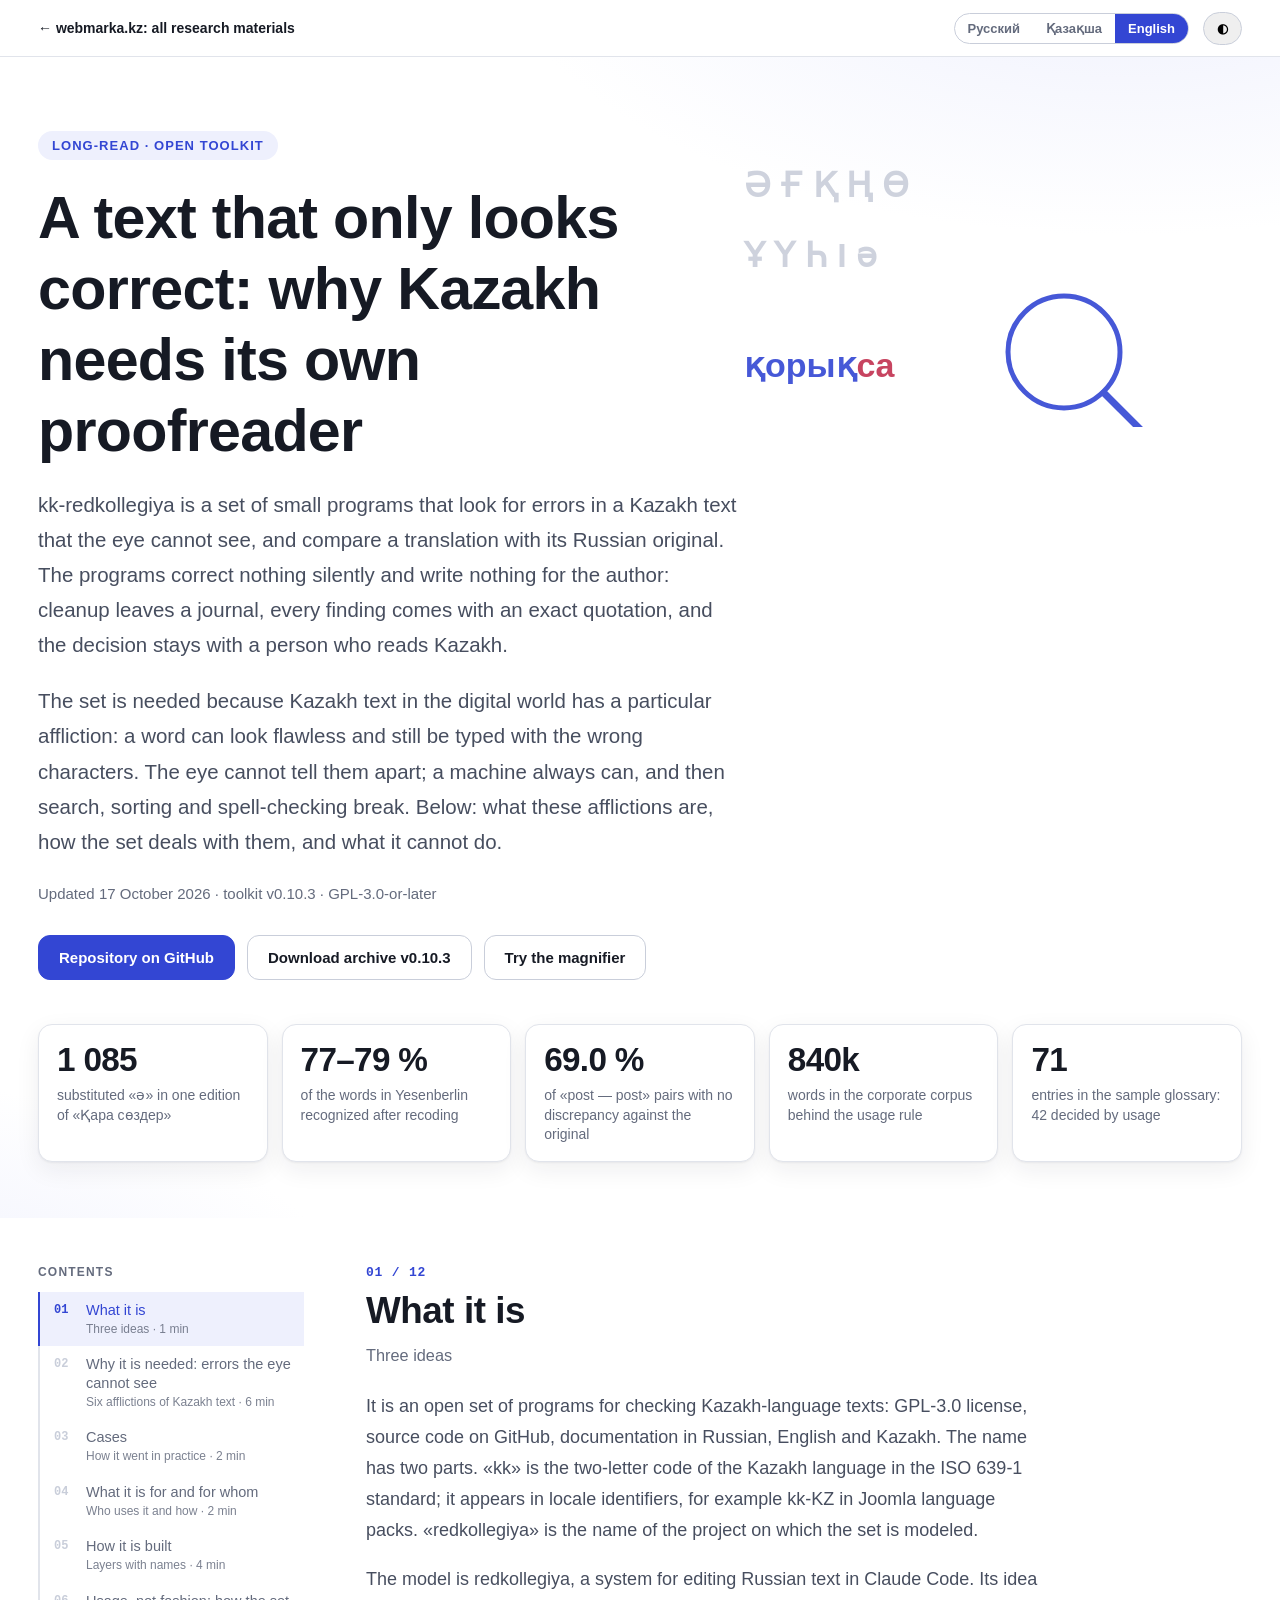
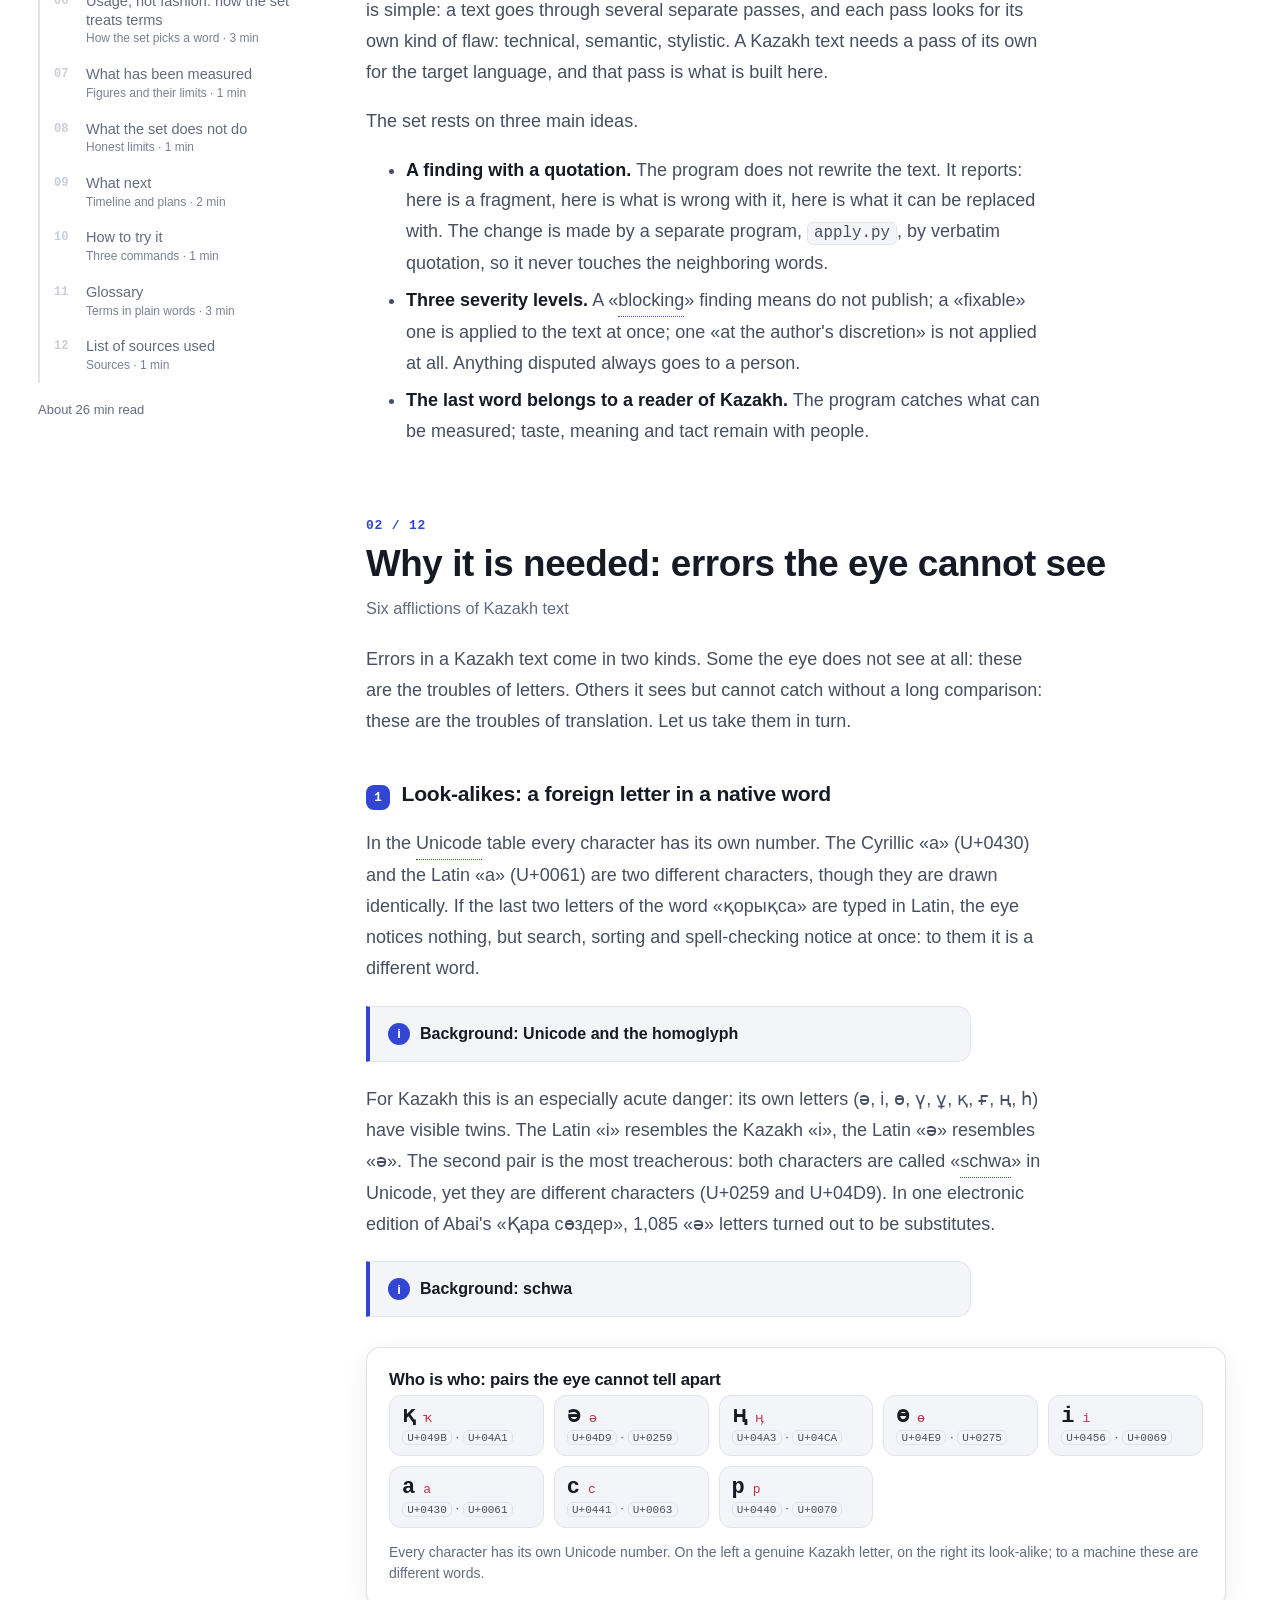
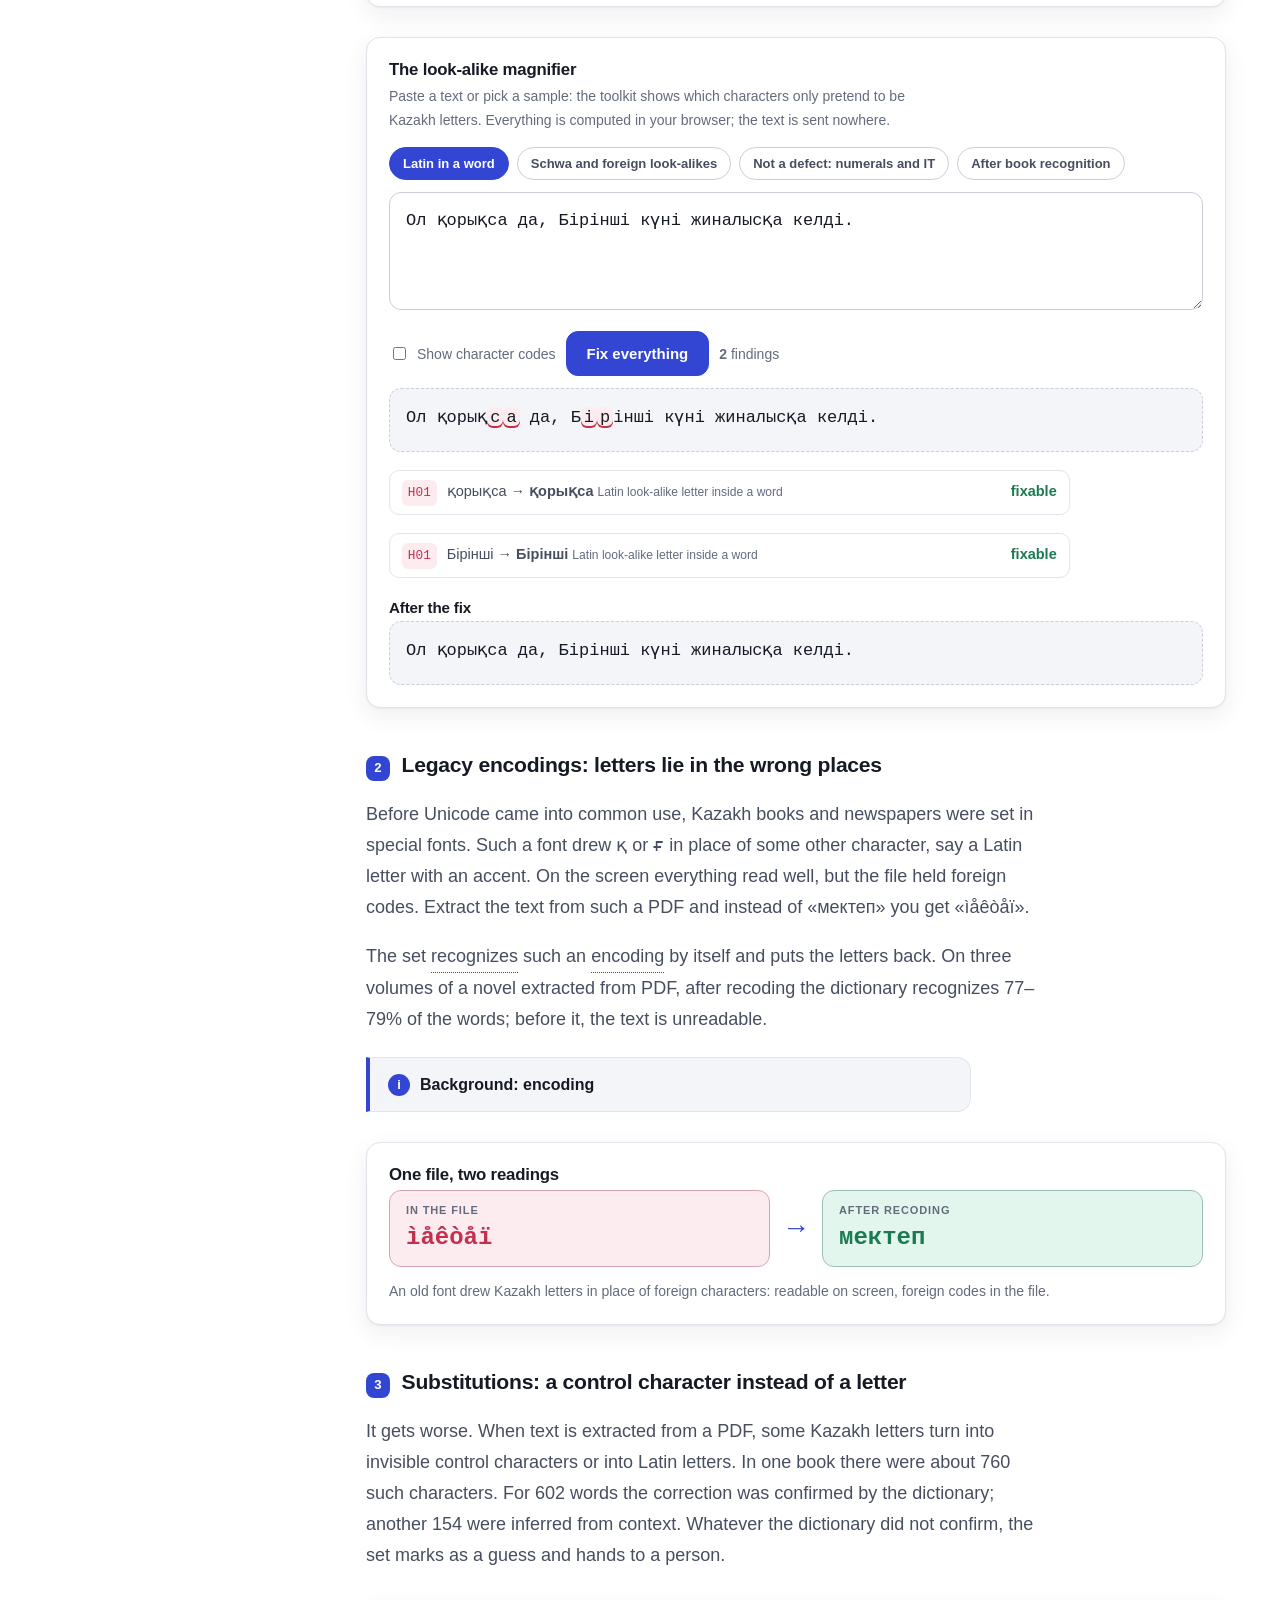
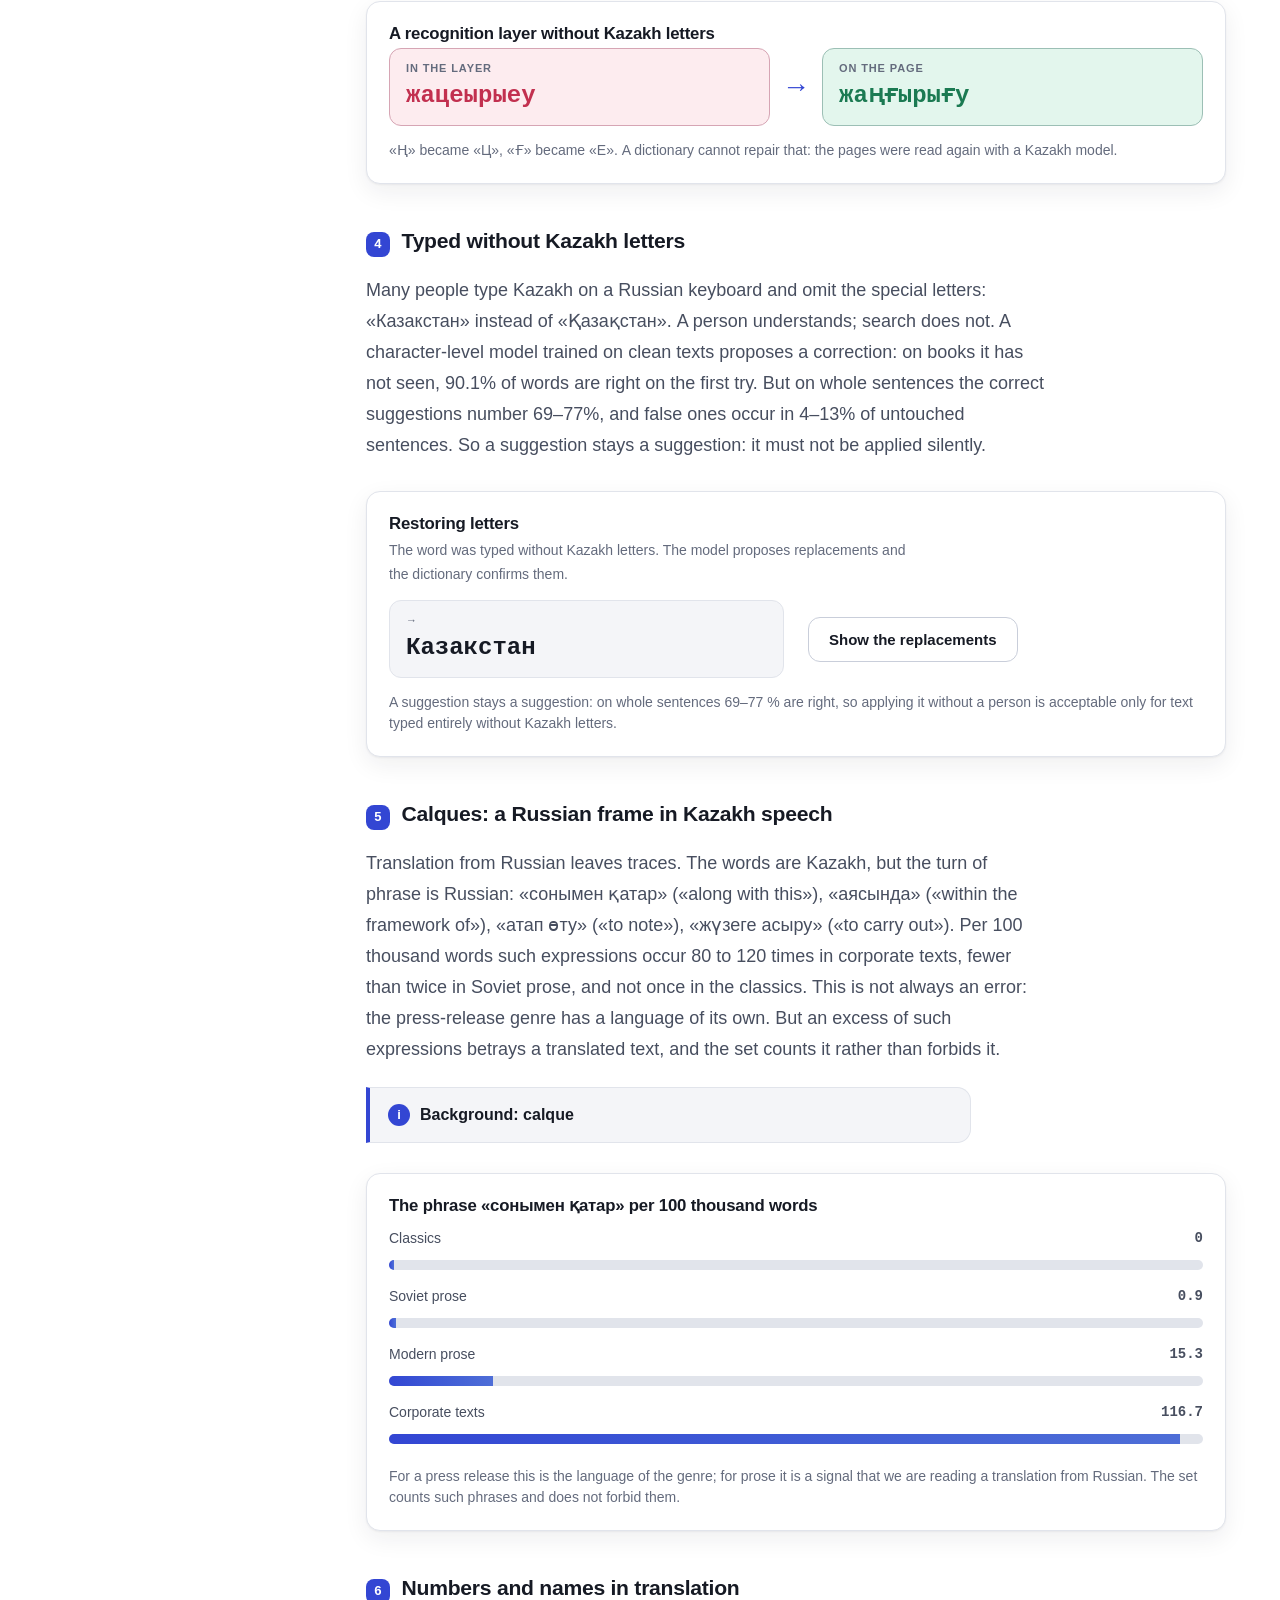
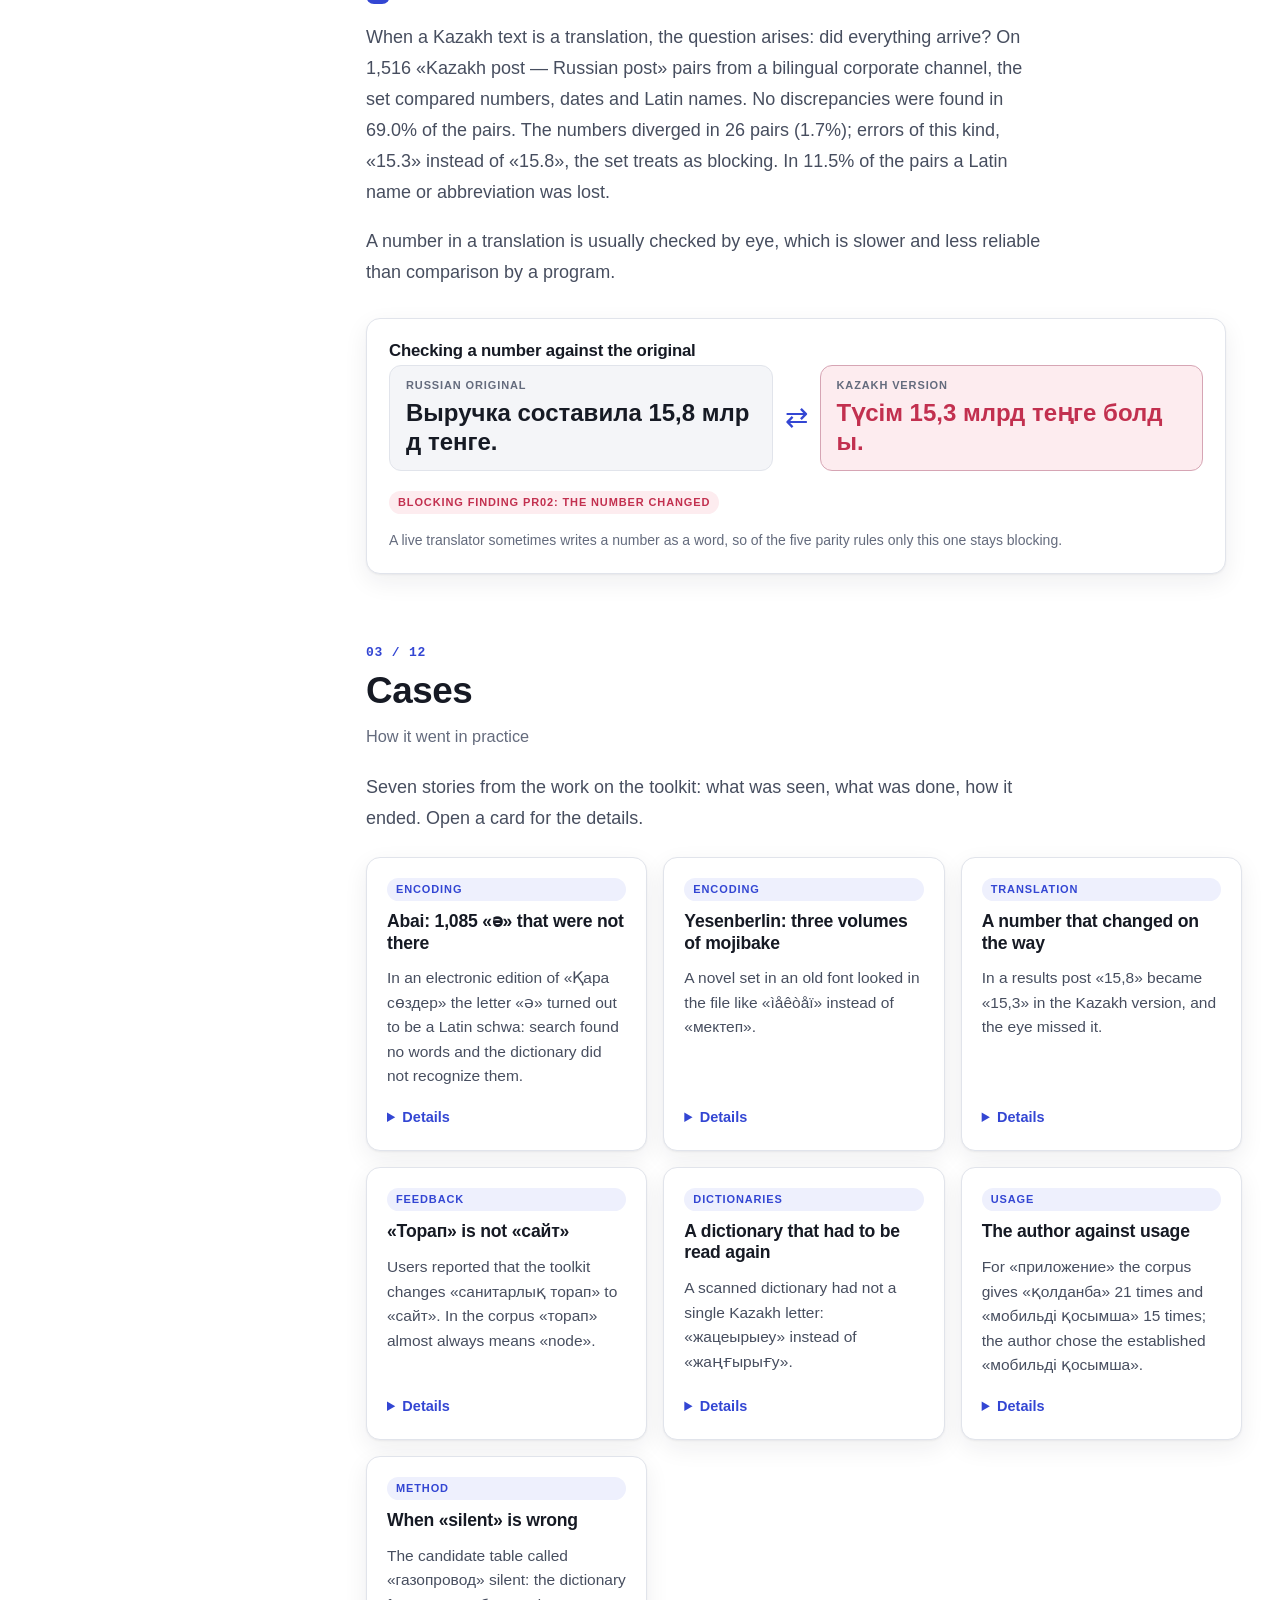
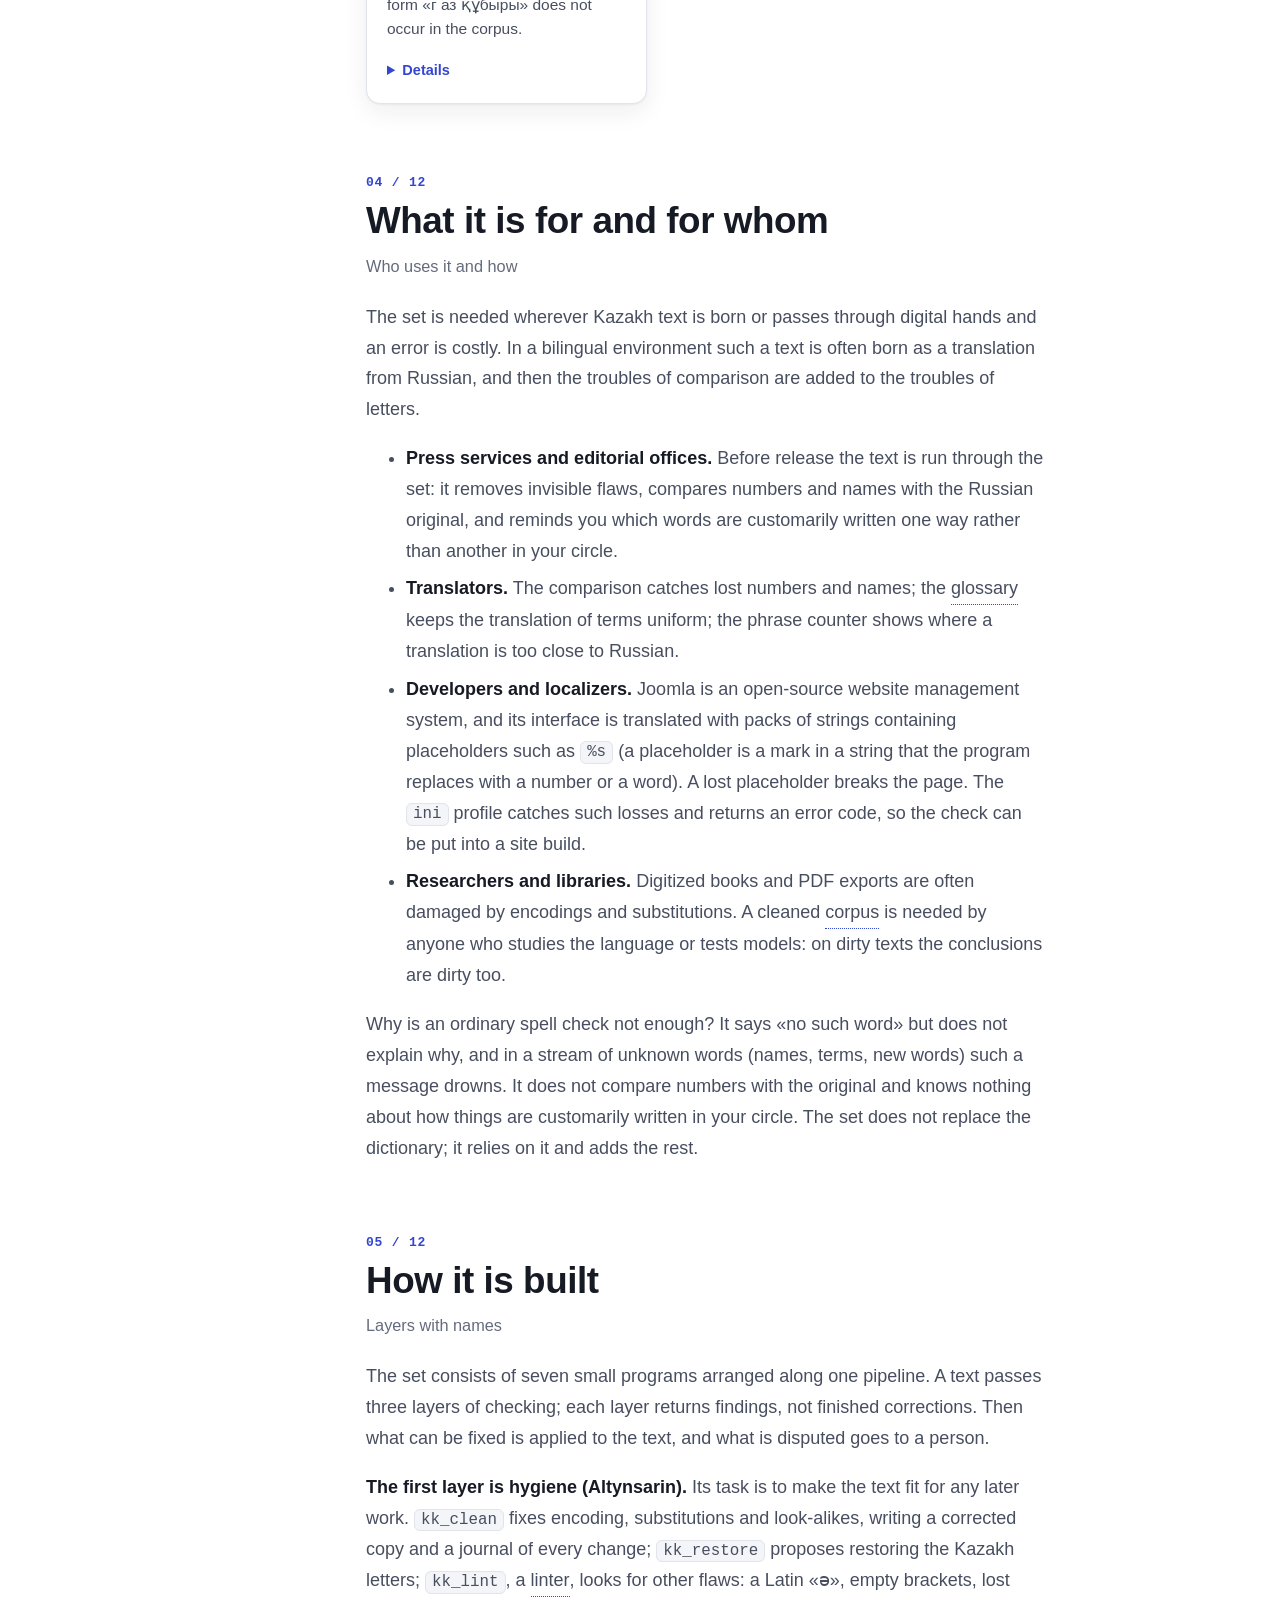
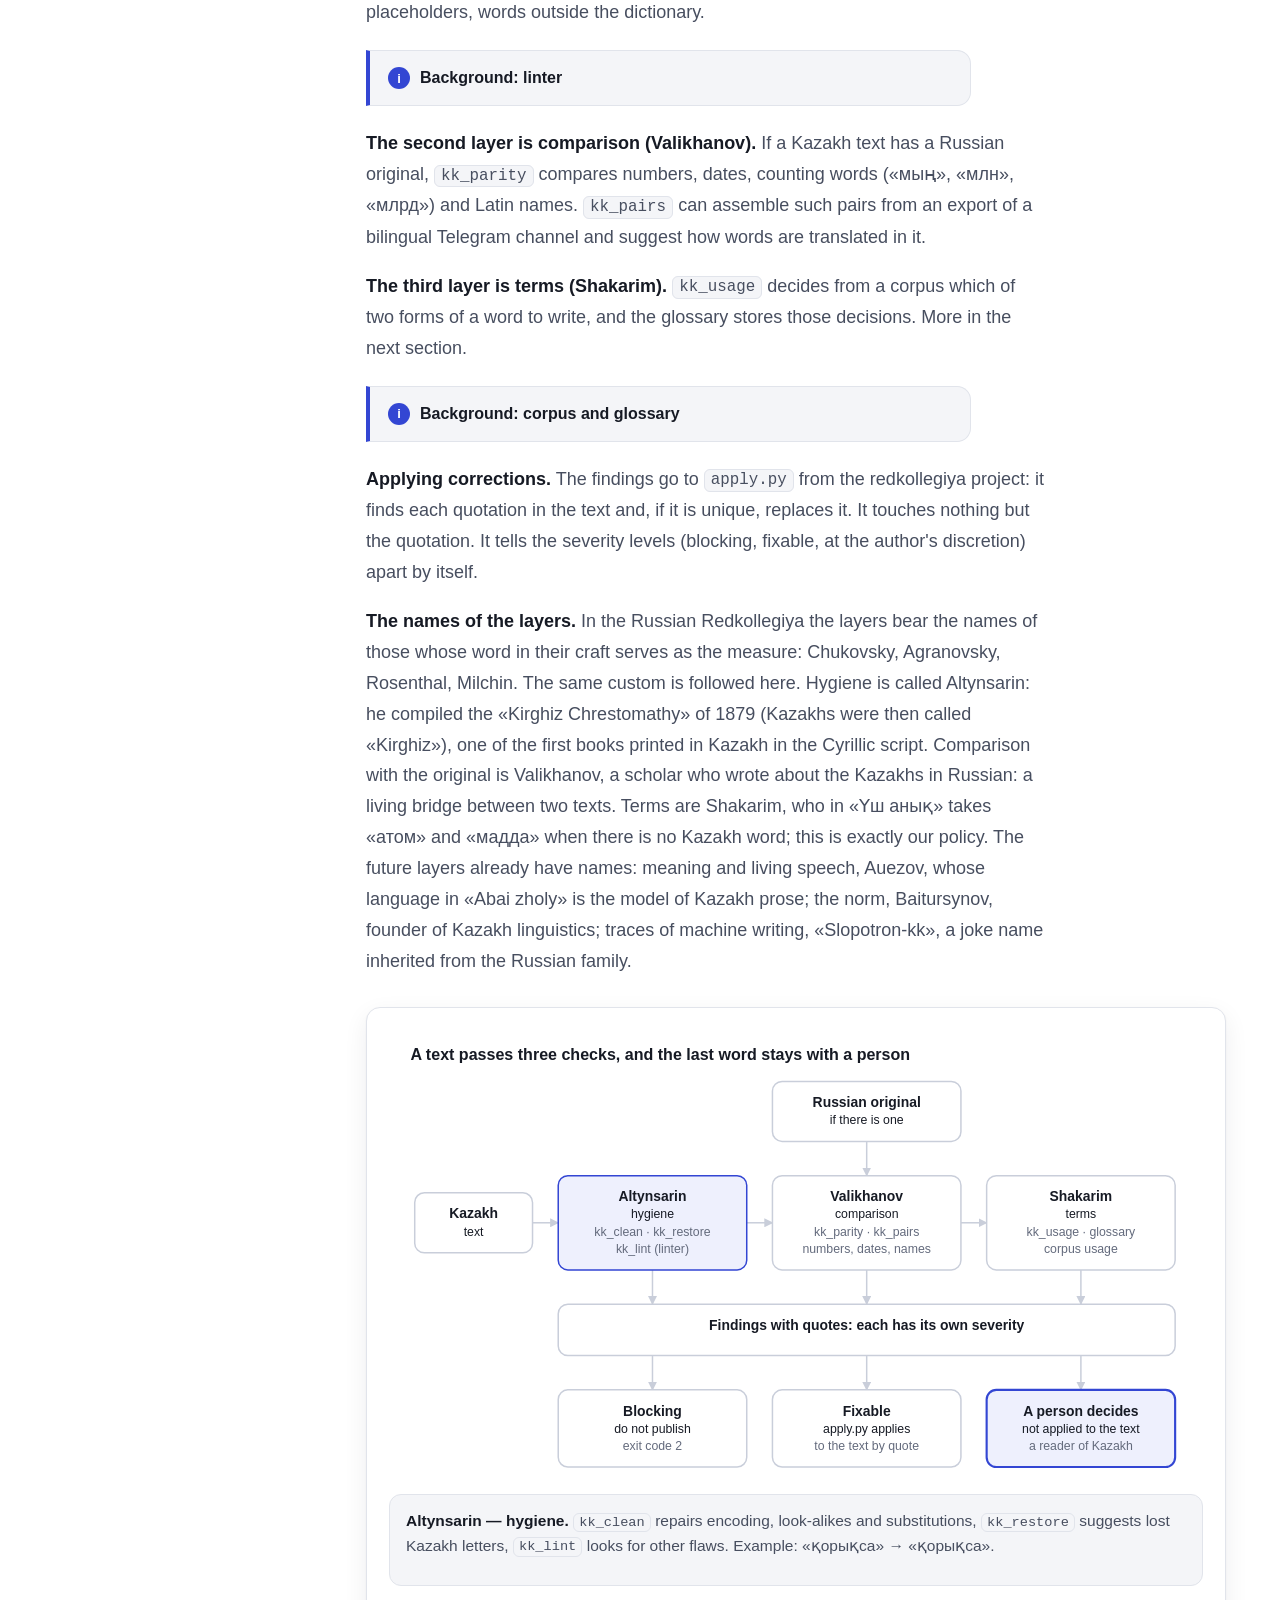
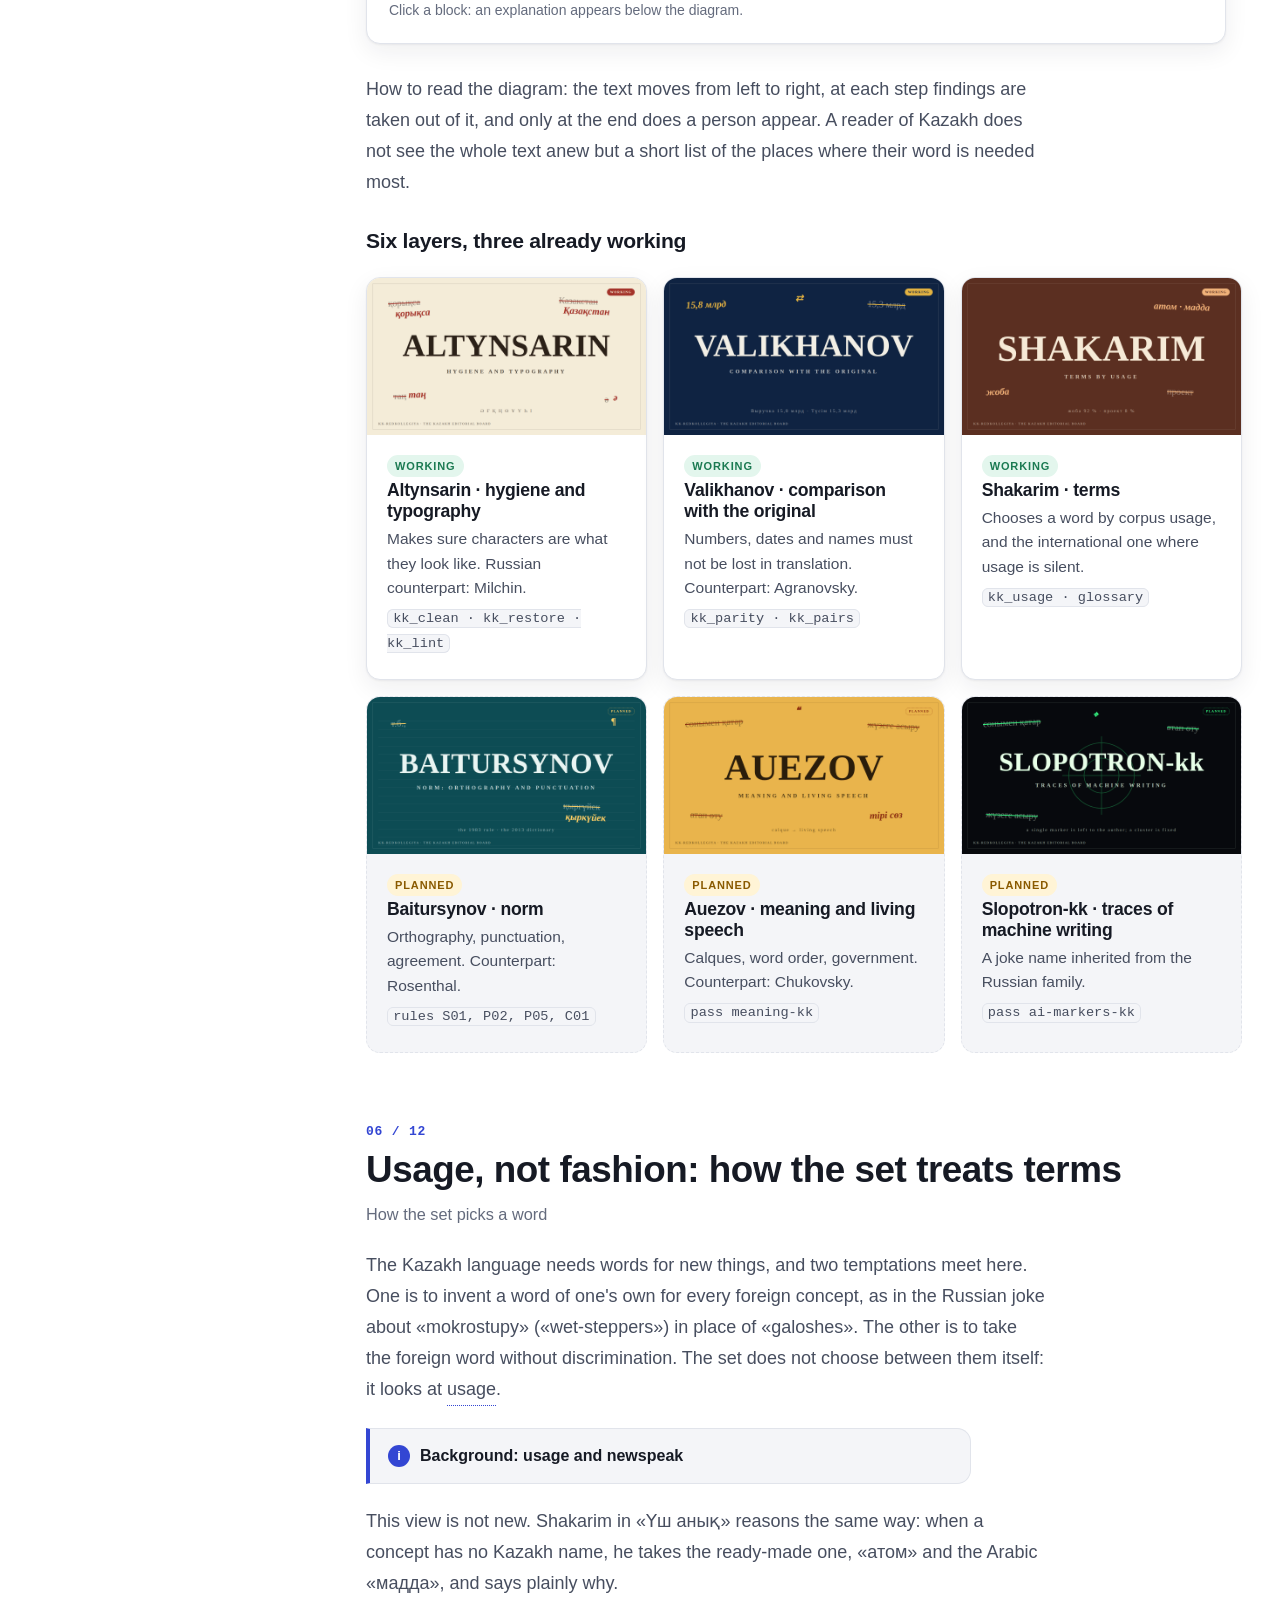
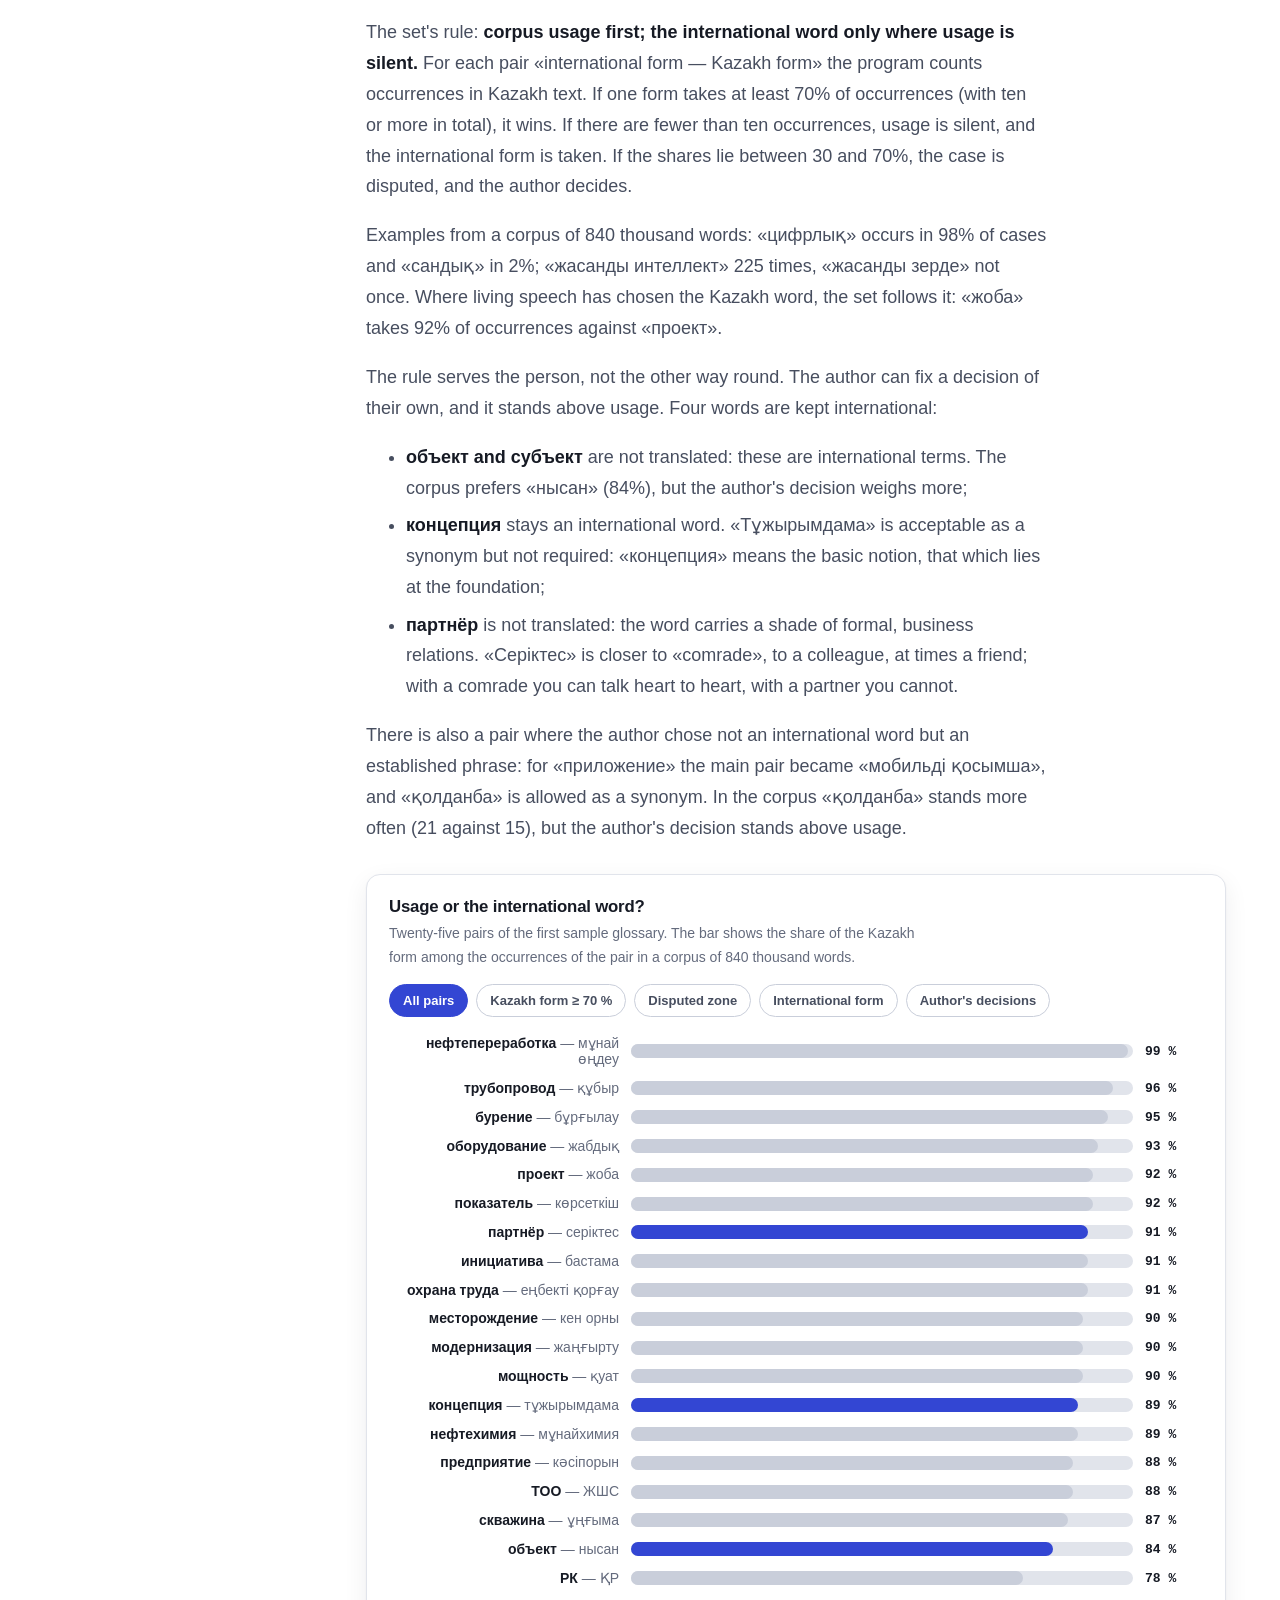
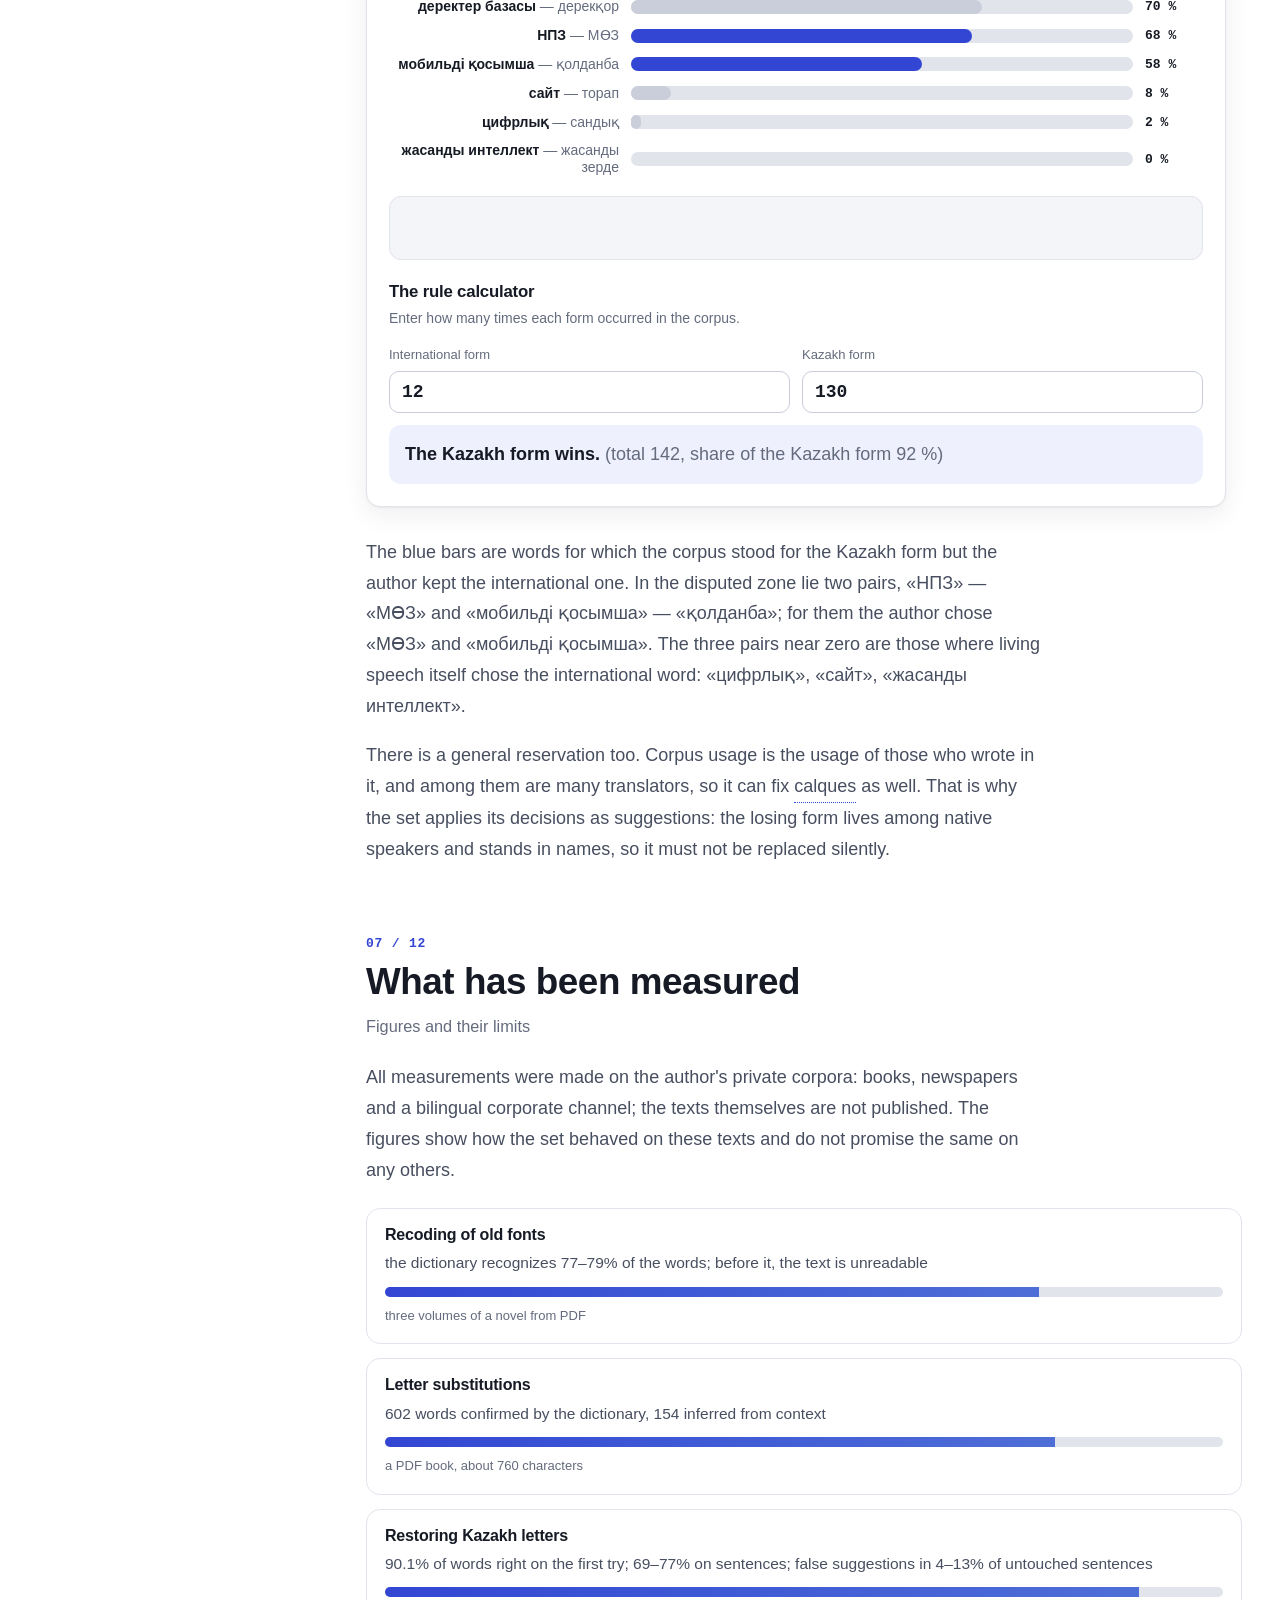
==== commit 8b35f4fa: "v0.10.3: лонгрид на телефоне — полоски узуса и схема конвейера" ====
--- a/docs/longread/en/index.html
+++ b/docs/longread/en/index.html
@@ -3,7 +3,7 @@
 <head>
 <meta charset="utf-8">
 <meta name="viewport" content="width=device-width, initial-scale=1">
-<!-- build: kk-redkollegiya longread, набор v0.10.2, 2026-10-16 -->
+<!-- build: kk-redkollegiya longread, набор v0.10.3, 2026-10-17 -->
 <!-- ссылка «все материалы исследования» уже есть в шапке страницы -->
 <title>kk-redkollegiya: why Kazakh needs its own proofreader — long-read — Webmarka</title>
 <meta name="description" content="An open toolkit for checking Kazakh texts and translations: encoding, look-alikes, comparison with the original, terms by usage. A long-read with live examples.">
@@ -15,16 +15,16 @@
 <meta property="og:url" content="https://webmarka.kz/research/kk-redkollegiya/en/"><meta property="og:title" content="kk-redkollegiya: why Kazakh needs its own proofreader"><meta property="og:description" content="An open toolkit for checking Kazakh texts and translations: encoding, look-alikes, comparison with the original, terms by usage. A long-read with live examples.">
 <meta property="og:image" content="https://webmarka.kz/assets/media/2026/kk-redkollegiya-og.jpg"><meta name="twitter:card" content="summary_large_image">
 <link rel="icon" href="https://webmarka.kz/assets/img/favicon.svg" type="image/svg+xml">
-<link rel="stylesheet" href="../assets/longread.css?v=0.10.2">
-<script type="application/ld+json">{"@context": "https://schema.org", "@graph": [{"@type": "TechArticle", "@id": "https://webmarka.kz/research/kk-redkollegiya/en/#article", "headline": "A text that only looks correct: why Kazakh needs its own proofreader", "inLanguage": "en", "datePublished": "2026-10-13", "dateModified": "2026-10-16", "author": {"@id": "https://webmarka.kz/#person"}, "mainEntityOfPage": "https://webmarka.kz/research/kk-redkollegiya/en/", "image": "https://webmarka.kz/assets/media/2026/kk-redkollegiya-og.jpg", "about": {"@type": "SoftwareSourceCode", "name": "kk-redkollegiya", "codeRepository": "https://github.com/bsakhanov/kk-redkollegiya", "license": "https://www.gnu.org/licenses/gpl-3.0.html"}}]}</script>
+<link rel="stylesheet" href="../assets/longread.css?v=0.10.3">
+<script type="application/ld+json">{"@context": "https://schema.org", "@graph": [{"@type": "TechArticle", "@id": "https://webmarka.kz/research/kk-redkollegiya/en/#article", "headline": "A text that only looks correct: why Kazakh needs its own proofreader", "inLanguage": "en", "datePublished": "2026-10-13", "dateModified": "2026-10-17", "author": {"@id": "https://webmarka.kz/#person"}, "mainEntityOfPage": "https://webmarka.kz/research/kk-redkollegiya/en/", "image": "https://webmarka.kz/assets/media/2026/kk-redkollegiya-og.jpg", "about": {"@type": "SoftwareSourceCode", "name": "kk-redkollegiya", "codeRepository": "https://github.com/bsakhanov/kk-redkollegiya", "license": "https://www.gnu.org/licenses/gpl-3.0.html"}}]}</script>
 </head>
 <body>
 <header class="bar-top"><div class="wrap"><a class="back" href="https://webmarka.kz/research/">← webmarka.kz: all research materials</a><span class="sp"></span><nav class="seg" aria-label="language"><a href="../" hreflang="ru" lang="ru">Русский</a><a href="../kk/" hreflang="kk" lang="kk">Қазақша</a><a aria-current="page" lang="en">English</a></nav>
 <button class="seg" id="theme" type="button" style="padding:8px 13px;font-weight:600;font-size:13px" aria-label="Theme">◐</button></div><div class="prog"></div></header>
 <main>
 <div class="hero"><div class="wrap"><svg class="lk" viewBox="0 0 520 300" aria-hidden="true"><text x="10" y="70" class="ghost">Ә Ғ Қ Ң Ө</text><text x="10" y="140" class="ghost">Ұ Ү Һ І ә</text><text x="10" y="250">қорық<tspan fill="var(--bad)">ca</tspan></text><circle cx="330" cy="225" r="56" fill="none" stroke="var(--pri)" stroke-width="5"/><path d="M370 266L410 306" stroke="var(--pri)" stroke-width="7" stroke-linecap="round"/></svg><span class="kick">Long-read · open toolkit</span><h1>A text that only looks correct: why Kazakh needs its own proofreader</h1><div class="lead"><p>kk-redkollegiya is a set of small programs that look for errors in a Kazakh text that the eye cannot see, and compare a translation with its Russian original. The programs correct nothing silently and write nothing for the author: cleanup leaves a journal, every finding comes with an exact quotation, and the decision stays with a person who reads Kazakh.</p><p>The set is needed because Kazakh text in the digital world has a particular affliction: a word can look flawless and still be typed with the wrong characters. The eye cannot tell them apart; a machine always can, and then search, sorting and spell-checking break. Below: what these afflictions are, how the set deals with them, and what it cannot do.</p></div>
-<p class="meta">Updated 16 October 2026 · toolkit v0.10.2 · GPL-3.0-or-later</p>
-<div class="cta"><a class="btn pri" href="https://github.com/bsakhanov/kk-redkollegiya">Repository on GitHub</a><a class="btn" href="https://github.com/bsakhanov/kk-redkollegiya/releases/latest">Download archive v0.10.2</a><a class="btn" href="#pg">Try the magnifier</a></div>
+<p class="meta">Updated 17 October 2026 · toolkit v0.10.3 · GPL-3.0-or-later</p>
+<div class="cta"><a class="btn pri" href="https://github.com/bsakhanov/kk-redkollegiya">Repository on GitHub</a><a class="btn" href="https://github.com/bsakhanov/kk-redkollegiya/releases/latest">Download archive v0.10.3</a><a class="btn" href="#pg">Try the magnifier</a></div>
 <div class="stats"><div class="stat"><b data-count=1085 data-suf="">0</b><span>substituted «ә» in one edition of «Қара сөздер»</span></div><div class="stat"><b>77–79 %</b><span>of the words in Yesenberlin recognized after recoding</span></div><div class="stat"><b>69.0 %</b><span>of «post — post» pairs with no discrepancy against the original</span></div><div class="stat"><b data-count=840 data-suf="k">0k</b><span>words in the corporate corpus behind the usage rule</span></div><div class="stat"><b data-count=71 data-suf="">0</b><span>entries in the sample glossary: 42 decided by usage</span></div></div></div></div>
 <div class="wrap layout"><aside class="toc" aria-label="Contents"><h2>Contents</h2><ol><li><a href="#s1"><i>01</i><span>What it is<small>Three ideas</small></span></a></li><li><a href="#s2"><i>02</i><span>Why it is needed: errors the eye cannot see<small>Six afflictions of Kazakh text</small></span></a></li><li><a href="#s3"><i>03</i><span>Cases<small>How it went in practice</small></span></a></li><li><a href="#s4"><i>04</i><span>What it is for and for whom<small>Who uses it and how</small></span></a></li><li><a href="#s5"><i>05</i><span>How it is built<small>Layers with names</small></span></a></li><li><a href="#s6"><i>06</i><span>Usage, not fashion: how the set treats terms<small>How the set picks a word</small></span></a></li><li><a href="#s7"><i>07</i><span>What has been measured<small>Figures and their limits</small></span></a></li><li><a href="#s8"><i>08</i><span>What the set does not do<small>Honest limits</small></span></a></li><li><a href="#s9"><i>09</i><span>What next<small>Timeline and plans</small></span></a></li><li><a href="#s10"><i>10</i><span>How to try it<small>Three commands</small></span></a></li><li><a href="#s11"><i>11</i><span>Glossary<small>Terms in plain words</small></span></a></li><li><a href="#s12"><i>12</i><span>List of sources used<small>Sources</small></span></a></li></ol><p class="eta" id="eta" data-t="About {n} min read"></p></aside>
 <article><section id="s1" class="rv"><h2><span class="n">01 / 12</span>What it is</h2><p class="sub">Three ideas</p><p>It is an open set of programs for checking Kazakh-language texts: GPL-3.0 license, source code on GitHub, documentation in Russian, English and Kazakh. The name has two parts. «kk» is the two-letter code of the Kazakh language in the ISO 639-1 standard; it appears in locale identifiers, for example kk-KZ in Joomla language packs. «redkollegiya» is the name of the project on which the set is modeled.</p>
@@ -68,7 +68,7 @@
 <details class="callout"><summary>Background: corpus and glossary</summary><p>«Corpus» is from the Latin <em>corpus</em>, «body»: linguists call a collection of texts assembled for the study of a language by this name. «Glossary» goes back to the Greek <em>glôssa</em>, «tongue, an obscure word that needs explaining»: at first it named a list of explanations of difficult words in old manuscripts; now it is a list of terms with their accepted translation.</p></details>
 <p><strong>Applying corrections.</strong> The findings go to <code>apply.py</code> from the redkollegiya project: it finds each quotation in the text and, if it is unique, replaces it. It touches nothing but the quotation. It tells the severity levels (blocking, fixable, at the author's discretion) apart by itself.</p>
 <p><strong>The names of the layers.</strong> In the Russian Redkollegiya the layers bear the names of those whose word in their craft serves as the measure: Chukovsky, Agranovsky, Rosenthal, Milchin. The same custom is followed here. Hygiene is called Altynsarin: he compiled the «Kirghiz Chrestomathy» of 1879 (Kazakhs were then called «Kirghiz»), one of the first books printed in Kazakh in the Cyrillic script. Comparison with the original is Valikhanov, a scholar who wrote about the Kazakhs in Russian: a living bridge between two texts. Terms are Shakarim, who in «Үш анық» takes «атом» and «мадда» when there is no Kazakh word; this is exactly our policy. The future layers already have names: meaning and living speech, Auezov, whose language in «Abai zholy» is the model of Kazakh prose; the norm, Baitursynov, founder of Kazakh linguistics; traces of machine writing, «Slopotron-kk», a joke name inherited from the Russian family.</p>
-<figure class="fig pipe rv"><svg viewBox="0 0 760 420" role="img" aria-label="A text passes three checks, and the last word stays with a person"><text x="20" y="28" font-size="15" font-weight="700" fill="var(--ink)">A text passes three checks, and the last word stays with a person</text><defs><marker id="ar" viewBox="0 0 10 10" refX="9" refY="5" markerWidth="6" markerHeight="6" orient="auto-start-reverse"><path d="M0 0L10 5L0 10z" fill="var(--line2)"/></marker></defs><g fill="none" stroke="var(--line2)" stroke-width="1.4"><path d="M134 180H158" marker-end="url(#ar)"/><path d="M334 180H358" marker-end="url(#ar)"/><path d="M534 180H558" marker-end="url(#ar)"/><path d="M446 104V136" marker-end="url(#ar)"/><path d="M246 224V256" marker-end="url(#ar)"/><path d="M446 224V256" marker-end="url(#ar)"/><path d="M646 224V256" marker-end="url(#ar)"/><path d="M246 304V336" marker-end="url(#ar)"/><path d="M446 304V336" marker-end="url(#ar)"/><path d="M646 304V336" marker-end="url(#ar)"/></g><g data-n="in"><rect x="24" y="152" width="110" height="56" rx="9" fill="var(--paper)" stroke="var(--line2)" stroke-width="1.4"/><text x="79.0" y="176" text-anchor="middle" font-size="13" font-weight="600" fill="var(--ink)">Kazakh</text><text x="79.0" y="192" text-anchor="middle" font-size="11.5" font-weight="400" fill="var(--ink)">text</text></g><g data-n="orig"><rect x="358" y="48" width="176" height="56" rx="9" fill="var(--paper)" stroke="var(--line2)" stroke-width="1.4"/><text x="446.0" y="72" text-anchor="middle" font-size="13" font-weight="600" fill="var(--ink)">Russian original</text><text x="446.0" y="88" text-anchor="middle" font-size="11.5" font-weight="400" fill="var(--ink)">if there is one</text></g><g data-n="L1"><rect x="158" y="136" width="176" height="88" rx="9" fill="var(--paper)" stroke="var(--line2)" stroke-width="1.4"/><text x="246.0" y="160" text-anchor="middle" font-size="13" font-weight="600" fill="var(--ink)">Altynsarin</text><text x="246.0" y="176" text-anchor="middle" font-size="11.5" font-weight="400" fill="var(--ink)">hygiene</text><text x="246.0" y="192" text-anchor="middle" font-size="11.5" font-weight="400" fill="var(--muted)">kk_clean · kk_restore</text><text x="246.0" y="208" text-anchor="middle" font-size="11.5" font-weight="400" fill="var(--muted)">kk_lint (linter)</text></g><g data-n="L2"><rect x="358" y="136" width="176" height="88" rx="9" fill="var(--paper)" stroke="var(--line2)" stroke-width="1.4"/><text x="446.0" y="160" text-anchor="middle" font-size="13" font-weight="600" fill="var(--ink)">Valikhanov</text><text x="446.0" y="176" text-anchor="middle" font-size="11.5" font-weight="400" fill="var(--ink)">comparison</text><text x="446.0" y="192" text-anchor="middle" font-size="11.5" font-weight="400" fill="var(--muted)">kk_parity · kk_pairs</text><text x="446.0" y="208" text-anchor="middle" font-size="11.5" font-weight="400" fill="var(--muted)">numbers, dates, names</text></g><g data-n="L3"><rect x="558" y="136" width="176" height="88" rx="9" fill="var(--paper)" stroke="var(--line2)" stroke-width="1.4"/><text x="646.0" y="160" text-anchor="middle" font-size="13" font-weight="600" fill="var(--ink)">Shakarim</text><text x="646.0" y="176" text-anchor="middle" font-size="11.5" font-weight="400" fill="var(--ink)">terms</text><text x="646.0" y="192" text-anchor="middle" font-size="11.5" font-weight="400" fill="var(--muted)">kk_usage · glossary</text><text x="646.0" y="208" text-anchor="middle" font-size="11.5" font-weight="400" fill="var(--muted)">corpus usage</text></g><g data-n="find"><rect x="158" y="256" width="576" height="48" rx="9" fill="var(--paper)" stroke="var(--line2)" stroke-width="1.4"/><text x="446.0" y="280" text-anchor="middle" font-size="13" font-weight="600" fill="var(--ink)">Findings with quotes: each has its own severity</text></g><g data-n="o1"><rect x="158" y="336" width="176" height="72" rx="9" fill="var(--paper)" stroke="var(--line2)" stroke-width="1.4"/><text x="246.0" y="360" text-anchor="middle" font-size="13" font-weight="600" fill="var(--ink)">Blocking</text><text x="246.0" y="376" text-anchor="middle" font-size="11.5" font-weight="400" fill="var(--ink)">do not publish</text><text x="246.0" y="392" text-anchor="middle" font-size="11.5" font-weight="400" fill="var(--muted)">exit code 2</text></g><g data-n="o2"><rect x="358" y="336" width="176" height="72" rx="9" fill="var(--paper)" stroke="var(--line2)" stroke-width="1.4"/><text x="446.0" y="360" text-anchor="middle" font-size="13" font-weight="600" fill="var(--ink)">Fixable</text><text x="446.0" y="376" text-anchor="middle" font-size="11.5" font-weight="400" fill="var(--ink)">apply.py applies</text><text x="446.0" y="392" text-anchor="middle" font-size="11.5" font-weight="400" fill="var(--muted)">to the text by quote</text></g><g data-n="o3"><rect x="558" y="336" width="176" height="72" rx="9" fill="var(--soft)" stroke="var(--pri)" stroke-width="2"/><text x="646.0" y="360" text-anchor="middle" font-size="13" font-weight="600" fill="var(--ink)">A person decides</text><text x="646.0" y="376" text-anchor="middle" font-size="11.5" font-weight="400" fill="var(--ink)">not applied to the text</text><text x="646.0" y="392" text-anchor="middle" font-size="11.5" font-weight="400" fill="var(--muted)">a reader of Kazakh</text></g></svg><div class="panel" aria-live="polite"></div><figcaption>Click a block: an explanation appears below the diagram.</figcaption></figure>
+<figure class="fig pipe rv"><div class="sc"><svg viewBox="0 0 760 420" role="img" aria-label="A text passes three checks, and the last word stays with a person"><text x="20" y="28" font-size="15" font-weight="700" fill="var(--ink)">A text passes three checks, and the last word stays with a person</text><defs><marker id="ar" viewBox="0 0 10 10" refX="9" refY="5" markerWidth="6" markerHeight="6" orient="auto-start-reverse"><path d="M0 0L10 5L0 10z" fill="var(--line2)"/></marker></defs><g fill="none" stroke="var(--line2)" stroke-width="1.4"><path d="M134 180H158" marker-end="url(#ar)"/><path d="M334 180H358" marker-end="url(#ar)"/><path d="M534 180H558" marker-end="url(#ar)"/><path d="M446 104V136" marker-end="url(#ar)"/><path d="M246 224V256" marker-end="url(#ar)"/><path d="M446 224V256" marker-end="url(#ar)"/><path d="M646 224V256" marker-end="url(#ar)"/><path d="M246 304V336" marker-end="url(#ar)"/><path d="M446 304V336" marker-end="url(#ar)"/><path d="M646 304V336" marker-end="url(#ar)"/></g><g data-n="in"><rect x="24" y="152" width="110" height="56" rx="9" fill="var(--paper)" stroke="var(--line2)" stroke-width="1.4"/><text x="79.0" y="176" text-anchor="middle" font-size="13" font-weight="600" fill="var(--ink)">Kazakh</text><text x="79.0" y="192" text-anchor="middle" font-size="11.5" font-weight="400" fill="var(--ink)">text</text></g><g data-n="orig"><rect x="358" y="48" width="176" height="56" rx="9" fill="var(--paper)" stroke="var(--line2)" stroke-width="1.4"/><text x="446.0" y="72" text-anchor="middle" font-size="13" font-weight="600" fill="var(--ink)">Russian original</text><text x="446.0" y="88" text-anchor="middle" font-size="11.5" font-weight="400" fill="var(--ink)">if there is one</text></g><g data-n="L1"><rect x="158" y="136" width="176" height="88" rx="9" fill="var(--paper)" stroke="var(--line2)" stroke-width="1.4"/><text x="246.0" y="160" text-anchor="middle" font-size="13" font-weight="600" fill="var(--ink)">Altynsarin</text><text x="246.0" y="176" text-anchor="middle" font-size="11.5" font-weight="400" fill="var(--ink)">hygiene</text><text x="246.0" y="192" text-anchor="middle" font-size="11.5" font-weight="400" fill="var(--muted)">kk_clean · kk_restore</text><text x="246.0" y="208" text-anchor="middle" font-size="11.5" font-weight="400" fill="var(--muted)">kk_lint (linter)</text></g><g data-n="L2"><rect x="358" y="136" width="176" height="88" rx="9" fill="var(--paper)" stroke="var(--line2)" stroke-width="1.4"/><text x="446.0" y="160" text-anchor="middle" font-size="13" font-weight="600" fill="var(--ink)">Valikhanov</text><text x="446.0" y="176" text-anchor="middle" font-size="11.5" font-weight="400" fill="var(--ink)">comparison</text><text x="446.0" y="192" text-anchor="middle" font-size="11.5" font-weight="400" fill="var(--muted)">kk_parity · kk_pairs</text><text x="446.0" y="208" text-anchor="middle" font-size="11.5" font-weight="400" fill="var(--muted)">numbers, dates, names</text></g><g data-n="L3"><rect x="558" y="136" width="176" height="88" rx="9" fill="var(--paper)" stroke="var(--line2)" stroke-width="1.4"/><text x="646.0" y="160" text-anchor="middle" font-size="13" font-weight="600" fill="var(--ink)">Shakarim</text><text x="646.0" y="176" text-anchor="middle" font-size="11.5" font-weight="400" fill="var(--ink)">terms</text><text x="646.0" y="192" text-anchor="middle" font-size="11.5" font-weight="400" fill="var(--muted)">kk_usage · glossary</text><text x="646.0" y="208" text-anchor="middle" font-size="11.5" font-weight="400" fill="var(--muted)">corpus usage</text></g><g data-n="find"><rect x="158" y="256" width="576" height="48" rx="9" fill="var(--paper)" stroke="var(--line2)" stroke-width="1.4"/><text x="446.0" y="280" text-anchor="middle" font-size="13" font-weight="600" fill="var(--ink)">Findings with quotes: each has its own severity</text></g><g data-n="o1"><rect x="158" y="336" width="176" height="72" rx="9" fill="var(--paper)" stroke="var(--line2)" stroke-width="1.4"/><text x="246.0" y="360" text-anchor="middle" font-size="13" font-weight="600" fill="var(--ink)">Blocking</text><text x="246.0" y="376" text-anchor="middle" font-size="11.5" font-weight="400" fill="var(--ink)">do not publish</text><text x="246.0" y="392" text-anchor="middle" font-size="11.5" font-weight="400" fill="var(--muted)">exit code 2</text></g><g data-n="o2"><rect x="358" y="336" width="176" height="72" rx="9" fill="var(--paper)" stroke="var(--line2)" stroke-width="1.4"/><text x="446.0" y="360" text-anchor="middle" font-size="13" font-weight="600" fill="var(--ink)">Fixable</text><text x="446.0" y="376" text-anchor="middle" font-size="11.5" font-weight="400" fill="var(--ink)">apply.py applies</text><text x="446.0" y="392" text-anchor="middle" font-size="11.5" font-weight="400" fill="var(--muted)">to the text by quote</text></g><g data-n="o3"><rect x="558" y="336" width="176" height="72" rx="9" fill="var(--soft)" stroke="var(--pri)" stroke-width="2"/><text x="646.0" y="360" text-anchor="middle" font-size="13" font-weight="600" fill="var(--ink)">A person decides</text><text x="646.0" y="376" text-anchor="middle" font-size="11.5" font-weight="400" fill="var(--ink)">not applied to the text</text><text x="646.0" y="392" text-anchor="middle" font-size="11.5" font-weight="400" fill="var(--muted)">a reader of Kazakh</text></g></svg></div><div class="panel" aria-live="polite"></div><figcaption>Click a block: an explanation appears below the diagram.</figcaption></figure>
 <p>How to read the diagram: the text moves from left to right, at each step findings are taken out of it, and only at the end does a person appear. A reader of Kazakh does not see the whole text anew but a short list of the places where their word is needed most.</p><h3 style="margin-top:30px">Six layers, three already working</h3><div class="grid"><div class="card layer" style="padding:0;overflow:hidden;display:block"><img src="../assets/characters/altynsarin.en.png" alt="Altynsarin" loading="lazy" style="width:100%;aspect-ratio:16/9;object-fit:cover;display:block"><div style="padding:14px 20px 20px"><span class="st on">working</span><h4>Altynsarin · hygiene and typography</h4><p>Makes sure characters are what they look like. Russian counterpart: Milchin.</p><p><code>kk_clean · kk_restore · kk_lint</code></p></div></div><div class="card layer" style="padding:0;overflow:hidden;display:block"><img src="../assets/characters/valikhanov.en.png" alt="Valikhanov" loading="lazy" style="width:100%;aspect-ratio:16/9;object-fit:cover;display:block"><div style="padding:14px 20px 20px"><span class="st on">working</span><h4>Valikhanov · comparison with the original</h4><p>Numbers, dates and names must not be lost in translation. Counterpart: Agranovsky.</p><p><code>kk_parity · kk_pairs</code></p></div></div><div class="card layer" style="padding:0;overflow:hidden;display:block"><img src="../assets/characters/shakarim.en.png" alt="Shakarim" loading="lazy" style="width:100%;aspect-ratio:16/9;object-fit:cover;display:block"><div style="padding:14px 20px 20px"><span class="st on">working</span><h4>Shakarim · terms</h4><p>Chooses a word by corpus usage, and the international one where usage is silent.</p><p><code>kk_usage · glossary</code></p></div></div><div class="card layer plan" style="padding:0;overflow:hidden;display:block"><img src="../assets/characters/baitursynov.en.png" alt="Baitursynov" loading="lazy" style="width:100%;aspect-ratio:16/9;object-fit:cover;display:block"><div style="padding:14px 20px 20px"><span class="st pl">planned</span><h4>Baitursynov · norm</h4><p>Orthography, punctuation, agreement. Counterpart: Rosenthal.</p><p><code>rules S01, P02, P05, C01</code></p></div></div><div class="card layer plan" style="padding:0;overflow:hidden;display:block"><img src="../assets/characters/auezov.en.png" alt="Auezov" loading="lazy" style="width:100%;aspect-ratio:16/9;object-fit:cover;display:block"><div style="padding:14px 20px 20px"><span class="st pl">planned</span><h4>Auezov · meaning and living speech</h4><p>Calques, word order, government. Counterpart: Chukovsky.</p><p><code>pass meaning-kk</code></p></div></div><div class="card layer plan" style="padding:0;overflow:hidden;display:block"><img src="../assets/characters/slopotron.en.png" alt="Slopotron-kk" loading="lazy" style="width:100%;aspect-ratio:16/9;object-fit:cover;display:block"><div style="padding:14px 20px 20px"><span class="st pl">planned</span><h4>Slopotron-kk · traces of machine writing</h4><p>A joke name inherited from the Russian family.</p><p><code>pass ai-markers-kk</code></p></div></div></div></section><section id="s6" class="rv"><h2><span class="n">06 / 12</span>Usage, not fashion: how the set treats terms</h2><p class="sub">How the set picks a word</p><p>The Kazakh language needs words for new things, and two temptations meet here. One is to invent a word of one's own for every foreign concept, as in the Russian joke about «mokrostupy» («wet-steppers») in place of «galoshes». The other is to take the foreign word without discrimination. The set does not choose between them itself: it looks at <button class="term" type="button" data-t="usus">usage</button>.</p>
 <details class="callout"><summary>Background: usage and newspeak</summary><p>«Usage» (Russian <em>uzus</em>) is from the Latin <em>usus</em>, «use, custom»: linguists call by this name what has settled in living speech, as distinct from what a rule prescribes. Russian speakers call imposed new words «novoyaz»; the term is a calque of the English <em>newspeak</em> from Orwell's «1984».</p></details>
 <p>This view is not new. Shakarim in «Үш анық» reasons the same way: when a concept has no Kazakh name, he takes the ready-made one, «атом» and the Arabic «мадда», and says plainly why.</p>
@@ -117,6 +117,6 @@
 </main>
 <footer class="foot"><div class="wrap"><div>Source code, guides and releases: github.com/bsakhanov/kk-redkollegiya. Main address of this page: webmarka.kz/research/kk-redkollegiya/en/.</div><div>© 2026 Бейбит Саханов · GPL-3.0-or-later</div></div></footer>
 <script type="application/json" id="data">{"ui": {"back": "← webmarka.kz: all research materials", "toc": "Contents", "min": "min", "more": "To the glossary", "copy": "Copy", "copied": "Done", "eta": "About {n} min read", "theme": "Theme", "top": "Up"}, "rules": {"H01": "Latin look-alike letter inside a word", "H02": "schwa or a foreign look-alike of a Kazakh letter", "H04": "invisible character", "OCR": "«ү»/«ұ» confusion after recognition", "P01": "period plus mark after a word"}, "pg": {"title": "The look-alike magnifier", "intro": "Paste a text or pick a sample: the toolkit shows which characters only pretend to be Kazakh letters. Everything is computed in your browser; the text is sent nowhere.", "placeholder": "Paste Kazakh text…", "codes": "Show character codes", "apply": "Fix everything", "found": "Findings", "fixed": "After the fix", "fix": "fixable", "flag": "at the author's discretion", "clean": "No defects", "empty": "The result will appear here", "n": "findings", "presets": [{"label": "Latin in a word", "text": "Ол қорықca да, Бipінші күні жиналысқа келді."}, {"label": "Schwa and foreign look-alikes", "text": "Қайыpлы таӊ! Ə​нші ɵнер ҡазақ."}, {"label": "Not a defect: numerals and IT", "text": "XVIIIғ. IV тарау, IT саласы, Астана қ., т.б., көрсетілді."}, {"label": "After book recognition", "text": "жүмыс қүттықтады, үстаз мазмүнын түсіндірді"}]}, "rs": {"word": "Казакстан", "fixed": "Қазақстан"}, "pipe": {"in": "<b>Kazakh text.<\/b> Any: a post, a translation, language-pack strings, a digitized book. If a Russian original exists, it goes alongside.", "orig": "<b>The Russian original<\/b> is needed only to compare numbers, dates and names.", "L1": "<b>Altynsarin — hygiene.<\/b> <code>kk_clean<\/code> repairs encoding, look-alikes and substitutions, <code>kk_restore<\/code> suggests lost Kazakh letters, <code>kk_lint<\/code> looks for other flaws. Example: «қорықca» → «қорықса».", "L2": "<b>Valikhanov — comparison.<\/b> <code>kk_parity<\/code> compares numbers, dates, counting words and Latin names, <code>kk_pairs<\/code> collects pairs from a bilingual channel. Example: «15,8» against «15,3» is a blocking finding.", "L3": "<b>Shakarim — terms.<\/b> <code>kk_usage<\/code> decides from the corpus which form to write and the glossary stores decisions and evidence. Example: «жоба» — 92 % against «проект».", "find": "<b>A finding with a quotation.<\/b> Not a correction but a record: what, where and what to replace it with. Three levels: blocking, fixable, at the author's discretion.", "o1": "<b>Blocking<\/b> (exit code 2): do not publish, for example a lost placeholder or a changed number.", "o2": "<b>Fixable:<\/b> <code>apply.py<\/code> applies them by verbatim quotation and leaves neighboring words alone.", "o3": "<b>A person decides:<\/b> the disputed is not applied to the text; a reader of Kazakh judges it."}, "usage": {"rows": [{"a": "нефтепереработка", "b": "мұнай өңдеу", "ca": 18, "cb": 2048, "sh": 99, "au": false, "dec": "мұнай өңдеу"}, {"a": "трубопровод", "b": "құбыр", "ca": 43, "cb": 1143, "sh": 96, "au": false, "dec": "құбыр"}, {"a": "бурение", "b": "бұрғылау", "ca": 34, "cb": 662, "sh": 95, "au": false, "dec": "бұрғылау"}, {"a": "оборудование", "b": "жабдық", "ca": 82, "cb": 1116, "sh": 93, "au": false, "dec": "жабдық"}, {"a": "проект", "b": "жоба", "ca": 368, "cb": 4193, "sh": 92, "au": false, "dec": "жоба"}, {"a": "показатель", "b": "көрсеткіш", "ca": 77, "cb": 891, "sh": 92, "au": false, "dec": "көрсеткіш"}, {"a": "партнёр", "b": "серіктес", "ca": 56, "cb": 598, "sh": 91, "au": true, "dec": "партнёр"}, {"a": "инициатива", "b": "бастама", "ca": 53, "cb": 510, "sh": 91, "au": false, "dec": "бастама"}, {"a": "охрана труда", "b": "еңбекті қорғау", "ca": 21, "cb": 220, "sh": 91, "au": false, "dec": "еңбекті қорғау"}, {"a": "месторождение", "b": "кен орны", "ca": 201, "cb": 1866, "sh": 90, "au": false, "dec": "кен орны"}, {"a": "модернизация", "b": "жаңғырту", "ca": 42, "cb": 372, "sh": 90, "au": false, "dec": "жаңғырту"}, {"a": "мощность", "b": "қуат", "ca": 88, "cb": 771, "sh": 90, "au": false, "dec": "қуат"}, {"a": "концепция", "b": "тұжырымдама", "ca": 7, "cb": 59, "sh": 89, "au": true, "dec": "концепция"}, {"a": "нефтехимия", "b": "мұнайхимия", "ca": 56, "cb": 461, "sh": 89, "au": false, "dec": "мұнайхимия"}, {"a": "предприятие", "b": "кәсіпорын", "ca": 223, "cb": 1575, "sh": 88, "au": false, "dec": "кәсіпорын"}, {"a": "ТОО", "b": "ЖШС", "ca": 336, "cb": 2512, "sh": 88, "au": false, "dec": "ЖШС"}, {"a": "скважина", "b": "ұңғыма", "ca": 124, "cb": 803, "sh": 87, "au": false, "dec": "ұңғыма"}, {"a": "объект", "b": "нысан", "ca": 146, "cb": 753, "sh": 84, "au": true, "dec": "объект"}, {"a": "РК", "b": "ҚР", "ca": 145, "cb": 513, "sh": 78, "au": false, "dec": "ҚР"}, {"a": "деректер базасы", "b": "дерекқор", "ca": 3, "cb": 7, "sh": 70, "au": false, "dec": "дерекқор"}, {"a": "НПЗ", "b": "МӨЗ", "ca": 107, "cb": 224, "sh": 68, "au": true, "dec": "МӨЗ"}, {"a": "мобильді қосымша", "b": "қолданба", "ca": 15, "cb": 21, "sh": 58, "au": true, "dec": "мобильді қосымша"}, {"a": "сайт", "b": "торап", "ca": 296, "cb": 26, "sh": 8, "au": false, "dec": "сайт"}, {"a": "цифрлық", "b": "сандық", "ca": 467, "cb": 8, "sh": 2, "au": false, "dec": "цифрлық"}, {"a": "жасанды интеллект", "b": "жасанды зерде", "ca": 225, "cb": 0, "sh": 0, "au": false, "dec": "жасанды интеллект"}], "share": "share of the Kazakh form", "author": "The author's decision: {f}. It stands above usage.", "byuse": "By usage: {f}.", "v": {"silent": "Usage is silent: the international form is taken.", "kk": "The Kazakh form wins.", "intl": "The international form wins.", "mid": "A disputed case: the author decides."}, "total": "total"}, "terms": {"ocr": {"t": "Recognition (OCR)", "d": "<p>A program reads a page image and outputs text. It often confuses or loses Kazakh letters, so recognized text is cleaned and checked against a dictionary.<\/p>", "more": false}, "whitelist": {"t": "Whitelist", "d": "<p>Words of the project that the check does not treat as errors although the dictionary lacks them: names, terms, forms the old dictionary does not know.<\/p>", "more": false}, "parity": {"t": "Comparison", "d": "<p>Comparing the Kazakh version with the Russian original: whether numbers, dates, names and terms match.<\/p>", "more": false}, "blocker": {"t": "Blocking finding", "d": "<p>An error that forbids publishing: the toolkit exits with code 2.<\/p>", "more": false}, "finding": {"t": "Finding", "d": "<p>A record about a suspicious place: a quotation, a rule, a proposed replacement and a level. A finding does not change the text itself.<\/p>", "more": false}, "unicode": {"t": "Unicode", "d": "<p>The name «Unicode» was meant to suggest a single universal encoding: «unique, unified, universal». The word «homoglyph» is built from the Greek <em>homós<\/em>, «the same», and <em>glyphḗ<\/em>, «carving, a carved sign»; it names a character that looks the same as another. In security the same look-alikes serve to forge addresses: a site with a Latin «a» in its name looks genuine and leads somewhere else entirely.<\/p>", "more": true}, "homoglyph": {"t": "Homoglyph", "d": "<p>The name «Unicode» was meant to suggest a single universal encoding: «unique, unified, universal». The word «homoglyph» is built from the Greek <em>homós<\/em>, «the same», and <em>glyphḗ<\/em>, «carving, a carved sign»; it names a character that looks the same as another. In security the same look-alikes serve to forge addresses: a site with a Latin «a» in its name looks genuine and leads somewhere else entirely.<\/p>", "more": true}, "schwa": {"t": "Schwa", "d": "<p>The name of the sign ə, «schwa» (in Russian «шва» or «схва»), goes back to the Hebrew name of a mark used in writing for a short, indistinct vowel or for the absence of a vowel. Today the word names both the sound and its sign.<\/p>", "more": true}, "encoding": {"t": "Encoding", "d": "<p>The word «code» goes back to the Latin <em>codex<\/em>, «a trunk, a wooden writing tablet», later «a book, a body of laws». An encoding is a table that matches numbers to characters; old Kazakh fonts used foreign tables in their own way.<\/p>", "more": true}, "calque": {"t": "Calque", "d": "<p>The word comes from the French <em>calque<\/em>, «a copy taken through tracing paper». In linguistics a calque is an expression translated from a foreign language part by part, keeping the foreign construction.<\/p>", "more": true}, "linter": {"t": "Linter", "d": "<p>The word comes from the program <em>lint<\/em>, written in the late 1970s at Bell Labs to check programs in the C language. In English <em>lint<\/em> means «fluff, fuzz»: the program picks fluff off the code as one cleans clothing. Today a linter is any program that looks for suspicious places in a text without executing or reworking it.<\/p>", "more": true}, "corpus": {"t": "Corpus", "d": "<p>«Corpus» is from the Latin <em>corpus<\/em>, «body»: linguists call a collection of texts assembled for the study of a language by this name. «Glossary» goes back to the Greek <em>glôssa<\/em>, «tongue, an obscure word that needs explaining»: at first it named a list of explanations of difficult words in old manuscripts; now it is a list of terms with their accepted translation.<\/p>", "more": true}, "glossary": {"t": "Glossary", "d": "<p>«Corpus» is from the Latin <em>corpus<\/em>, «body»: linguists call a collection of texts assembled for the study of a language by this name. «Glossary» goes back to the Greek <em>glôssa<\/em>, «tongue, an obscure word that needs explaining»: at first it named a list of explanations of difficult words in old manuscripts; now it is a list of terms with their accepted translation.<\/p>", "more": true}, "usus": {"t": "Usage", "d": "<p>«Usage» (Russian <em>uzus<\/em>) is from the Latin <em>usus<\/em>, «use, custom»: linguists call by this name what has settled in living speech, as distinct from what a rule prescribes. Russian speakers call imposed new words «novoyaz»; the term is a calque of the English <em>newspeak<\/em> from Orwell's «1984».<\/p>", "more": true}, "noviyaz": {"t": "Newspeak", "d": "<p>«Usage» (Russian <em>uzus<\/em>) is from the Latin <em>usus<\/em>, «use, custom»: linguists call by this name what has settled in living speech, as distinct from what a rule prescribes. Russian speakers call imposed new words «novoyaz»; the term is a calque of the English <em>newspeak<\/em> from Orwell's «1984».<\/p>", "more": true}}}</script>
-<script src="../assets/longread.js?v=0.10.2" defer></script>
+<script src="../assets/longread.js?v=0.10.3" defer></script>
 </body>
 </html>
--- a/docs/longread/assets/longread.css
+++ b/docs/longread/assets/longread.css
@@ -110,3 +110,6 @@
 .rv{opacity:0;transform:translateY(14px);transition:opacity .6s,transform .6s}.rv.in{opacity:1;transform:none}
 @media(prefers-reduced-motion:reduce){*{animation:none!important;transition:none!important;scroll-behavior:auto!important}.rv{opacity:1;transform:none}}
 @media print{.bar-top,.toc,.toc-btn,.pg,.lk,.hero .cta,.code button{display:none!important}.layout{display:block}.rv{opacity:1;transform:none}.fig,.card{box-shadow:none;break-inside:avoid}body{font-size:12pt;color:#000}}
+/* узкий экран: обозреватель узуса — название отдельной строкой над полоской; схема конвейера прокручивается вбок, подписи остаются читаемыми */
+@media(max-width:560px){.ux .row{grid-template-columns:minmax(0,1fr) 52px;gap:4px 10px;padding:8px 6px}.ux .row .nm{grid-column:1/-1;text-align:left}.ux .row .tr{height:12px}}
+.pipe .sc{overflow-x:auto;-webkit-overflow-scrolling:touch;margin:0 -6px;padding:0 6px}.pipe svg{min-width:700px}
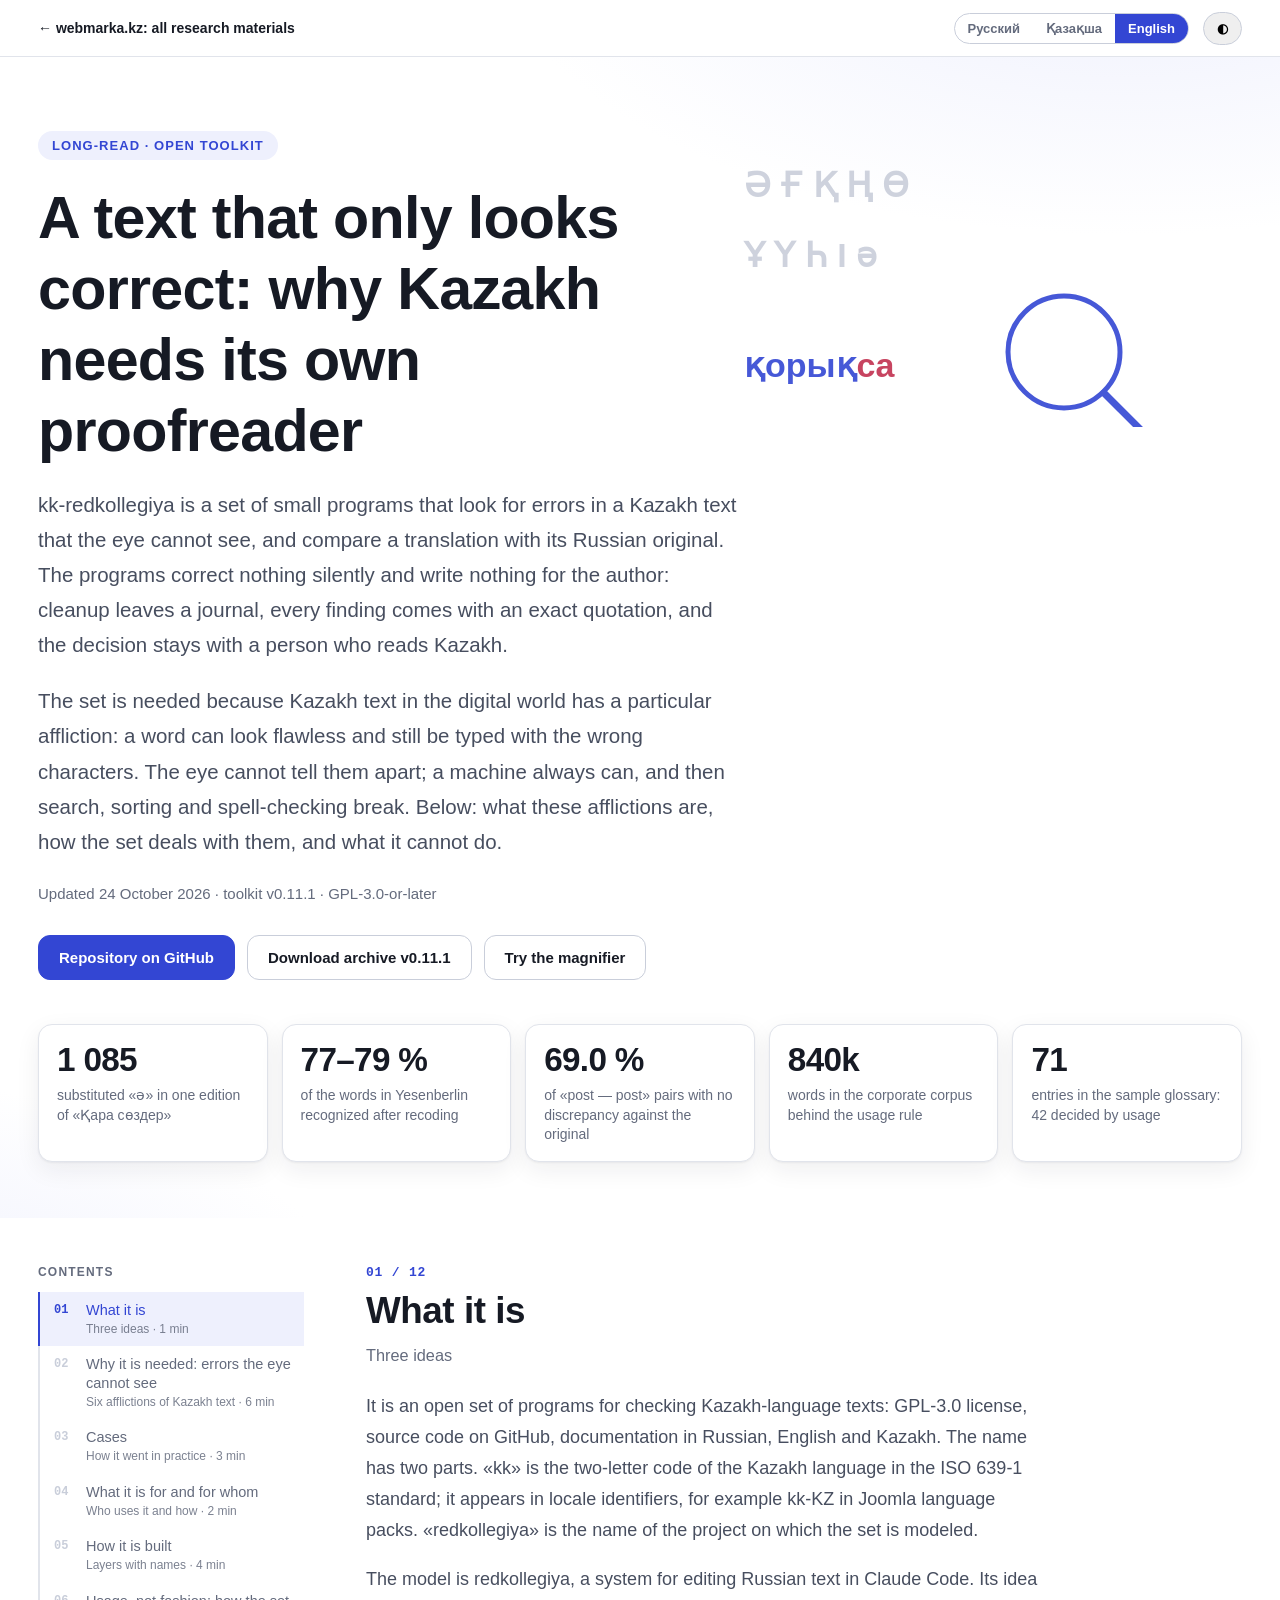
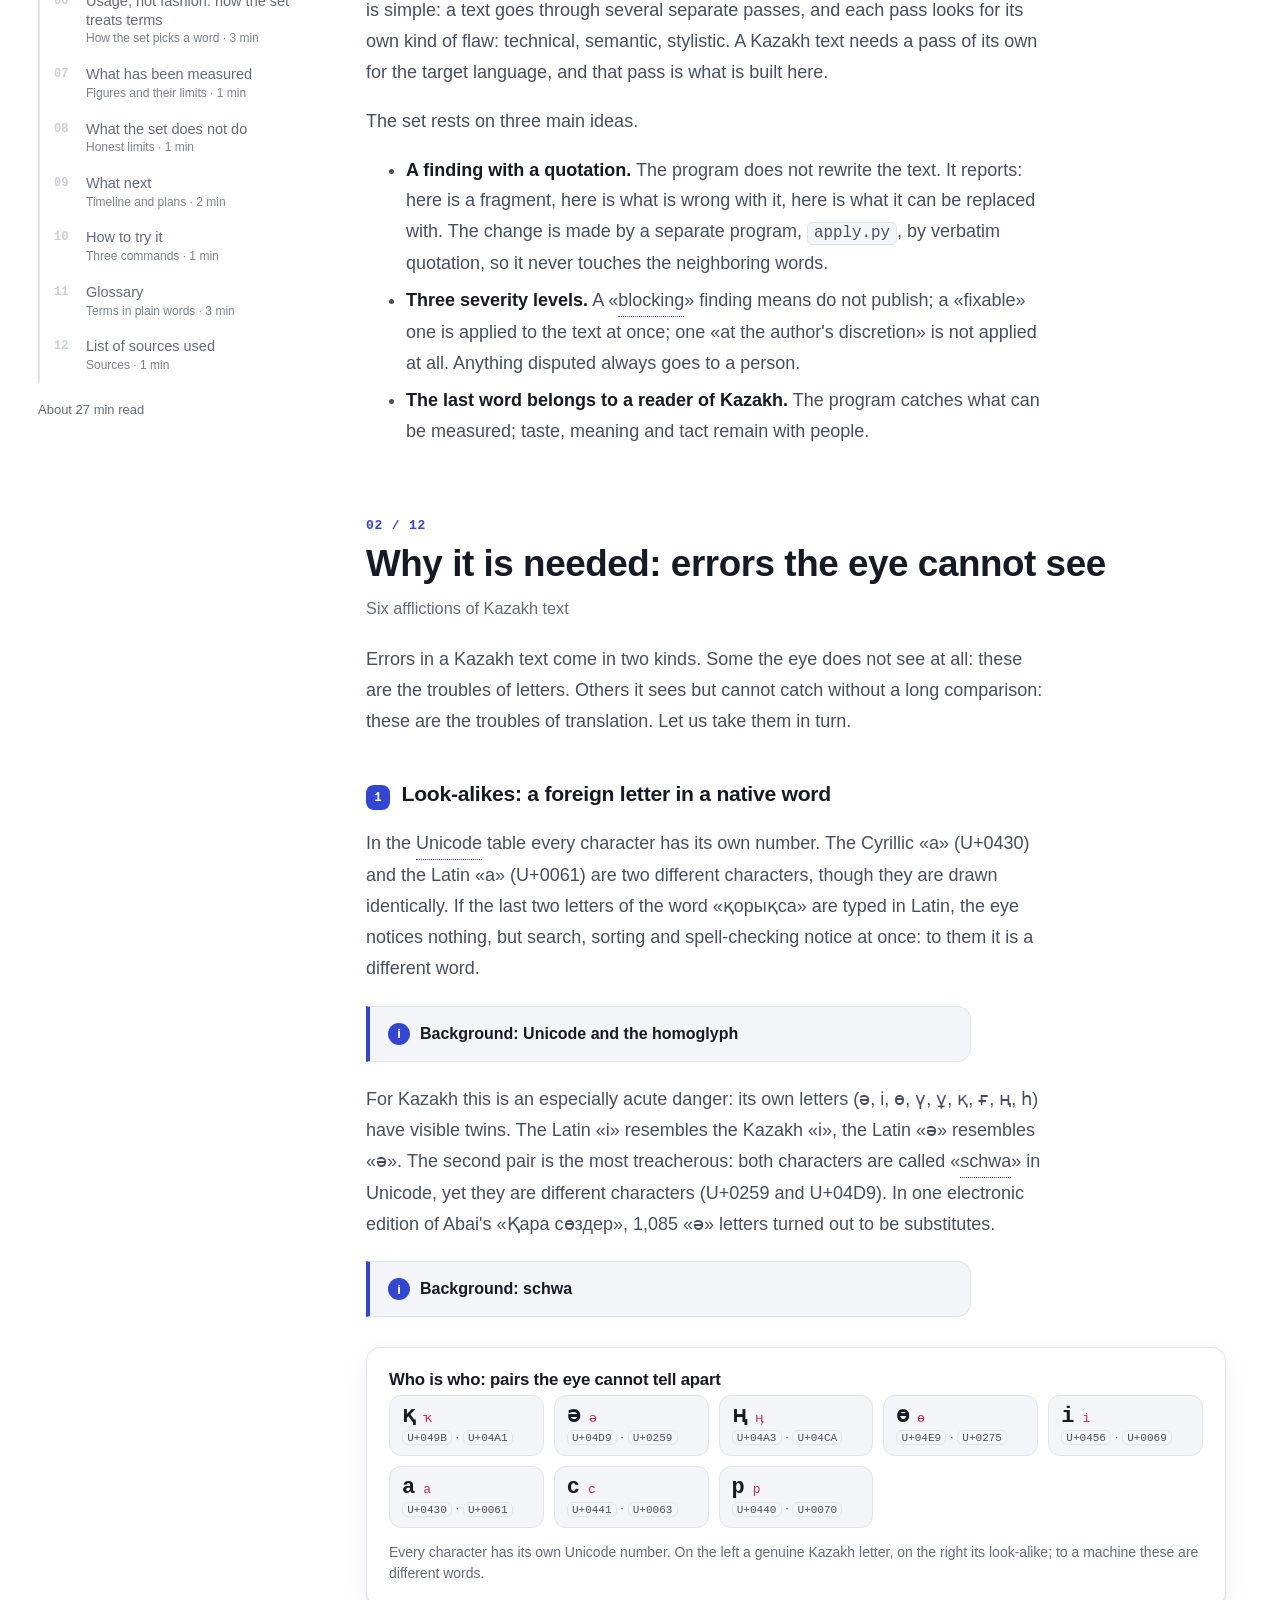
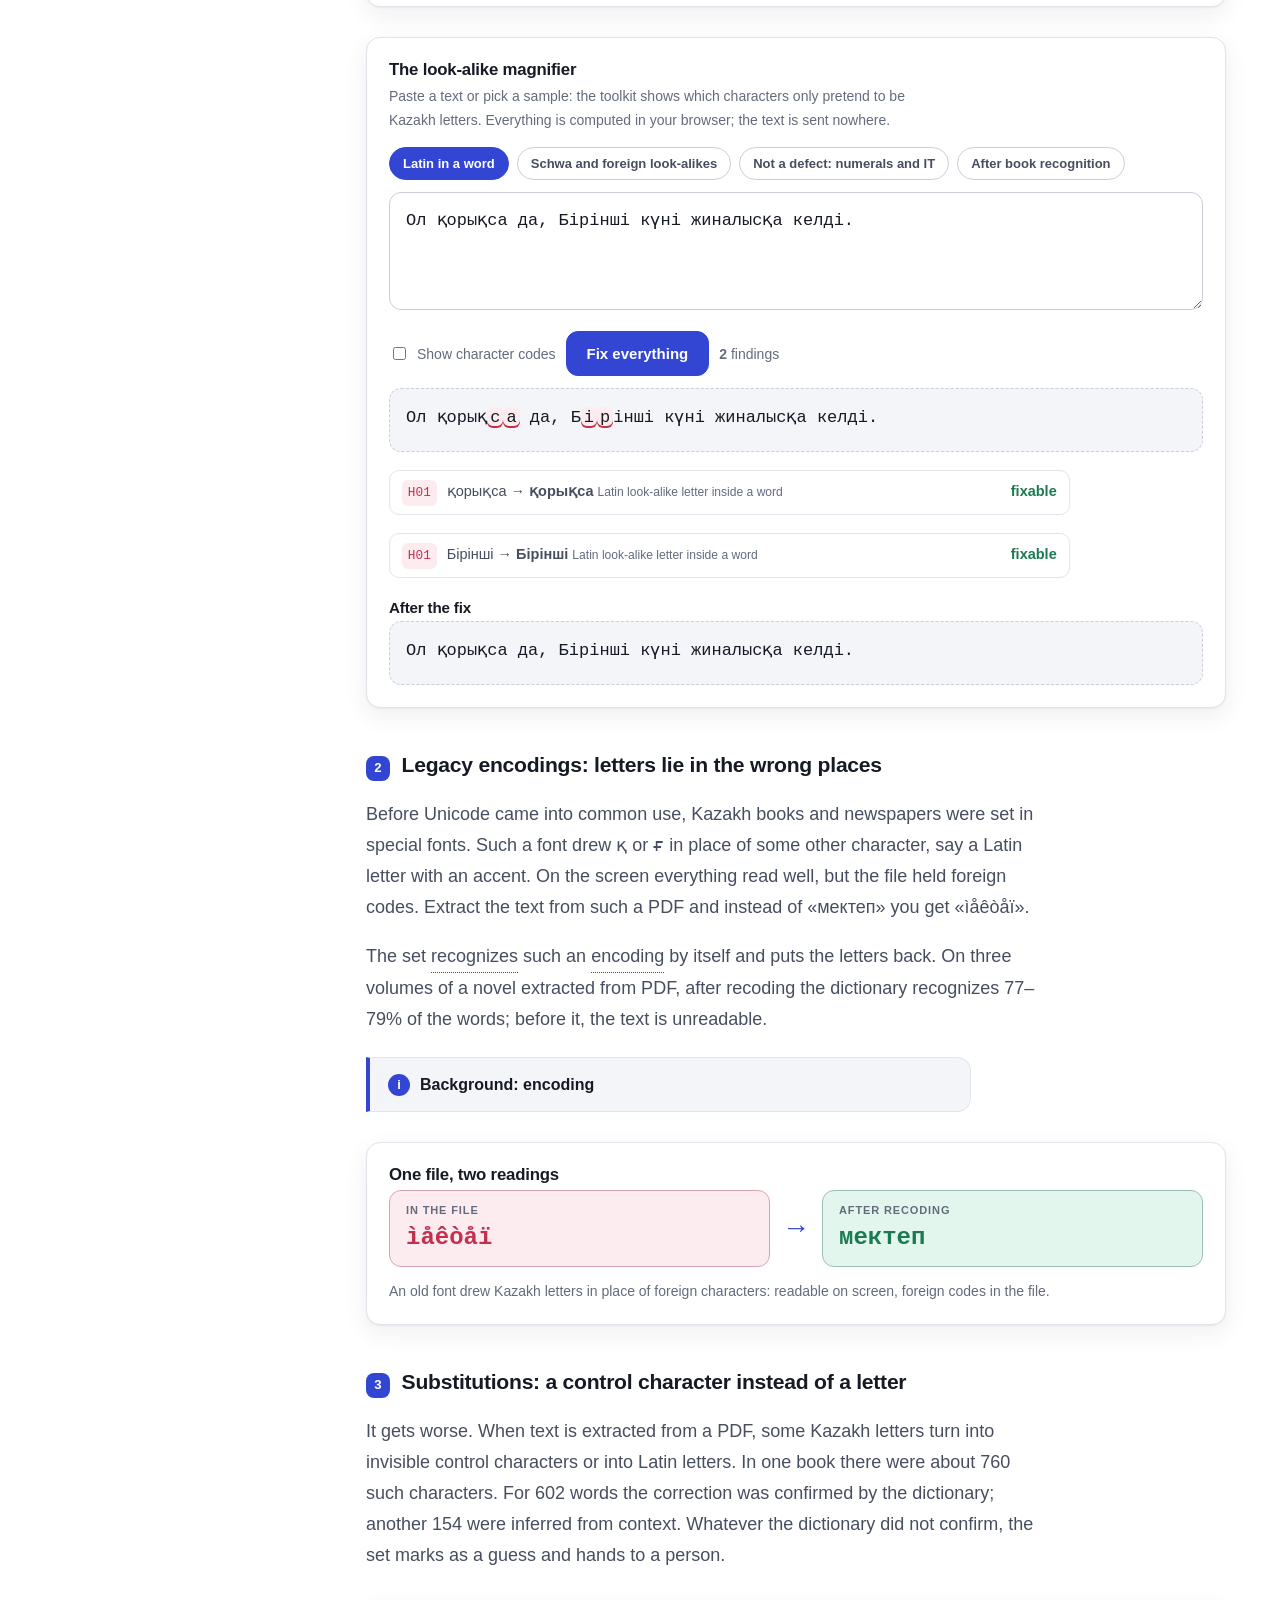
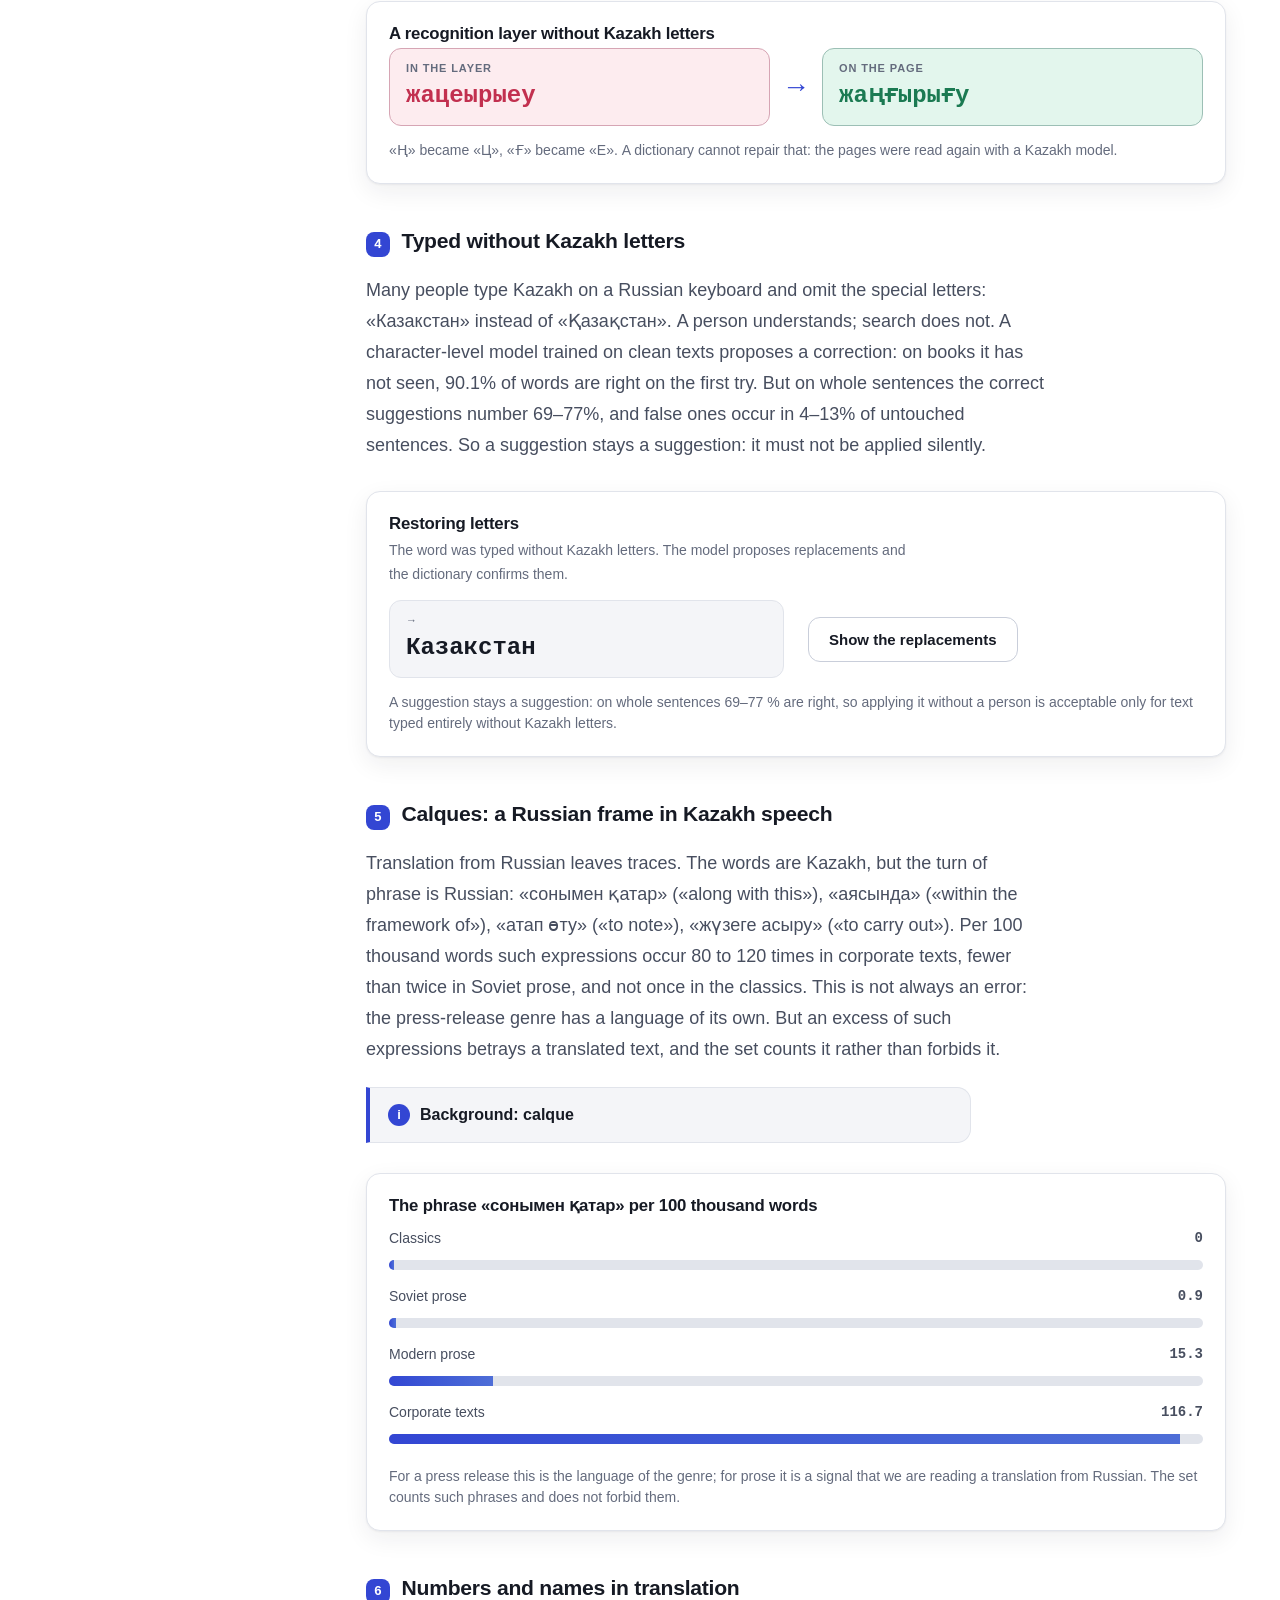
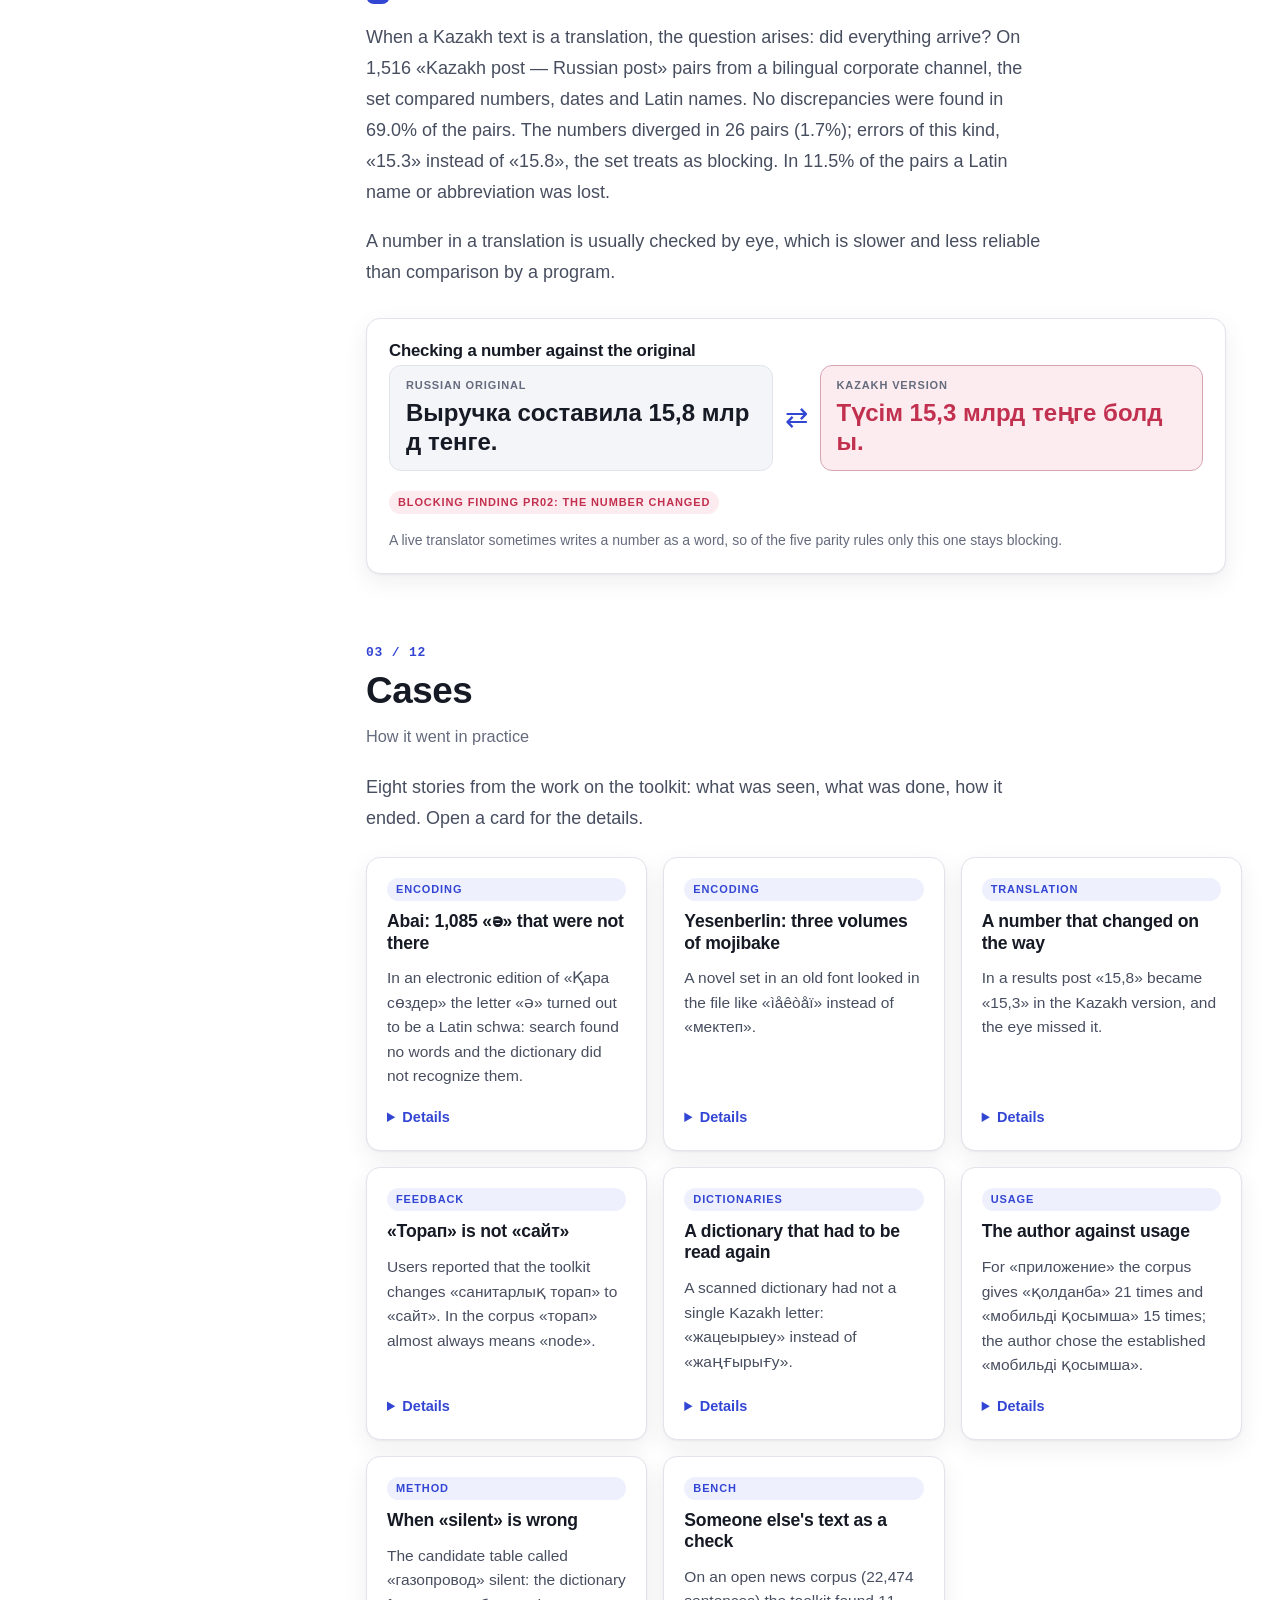
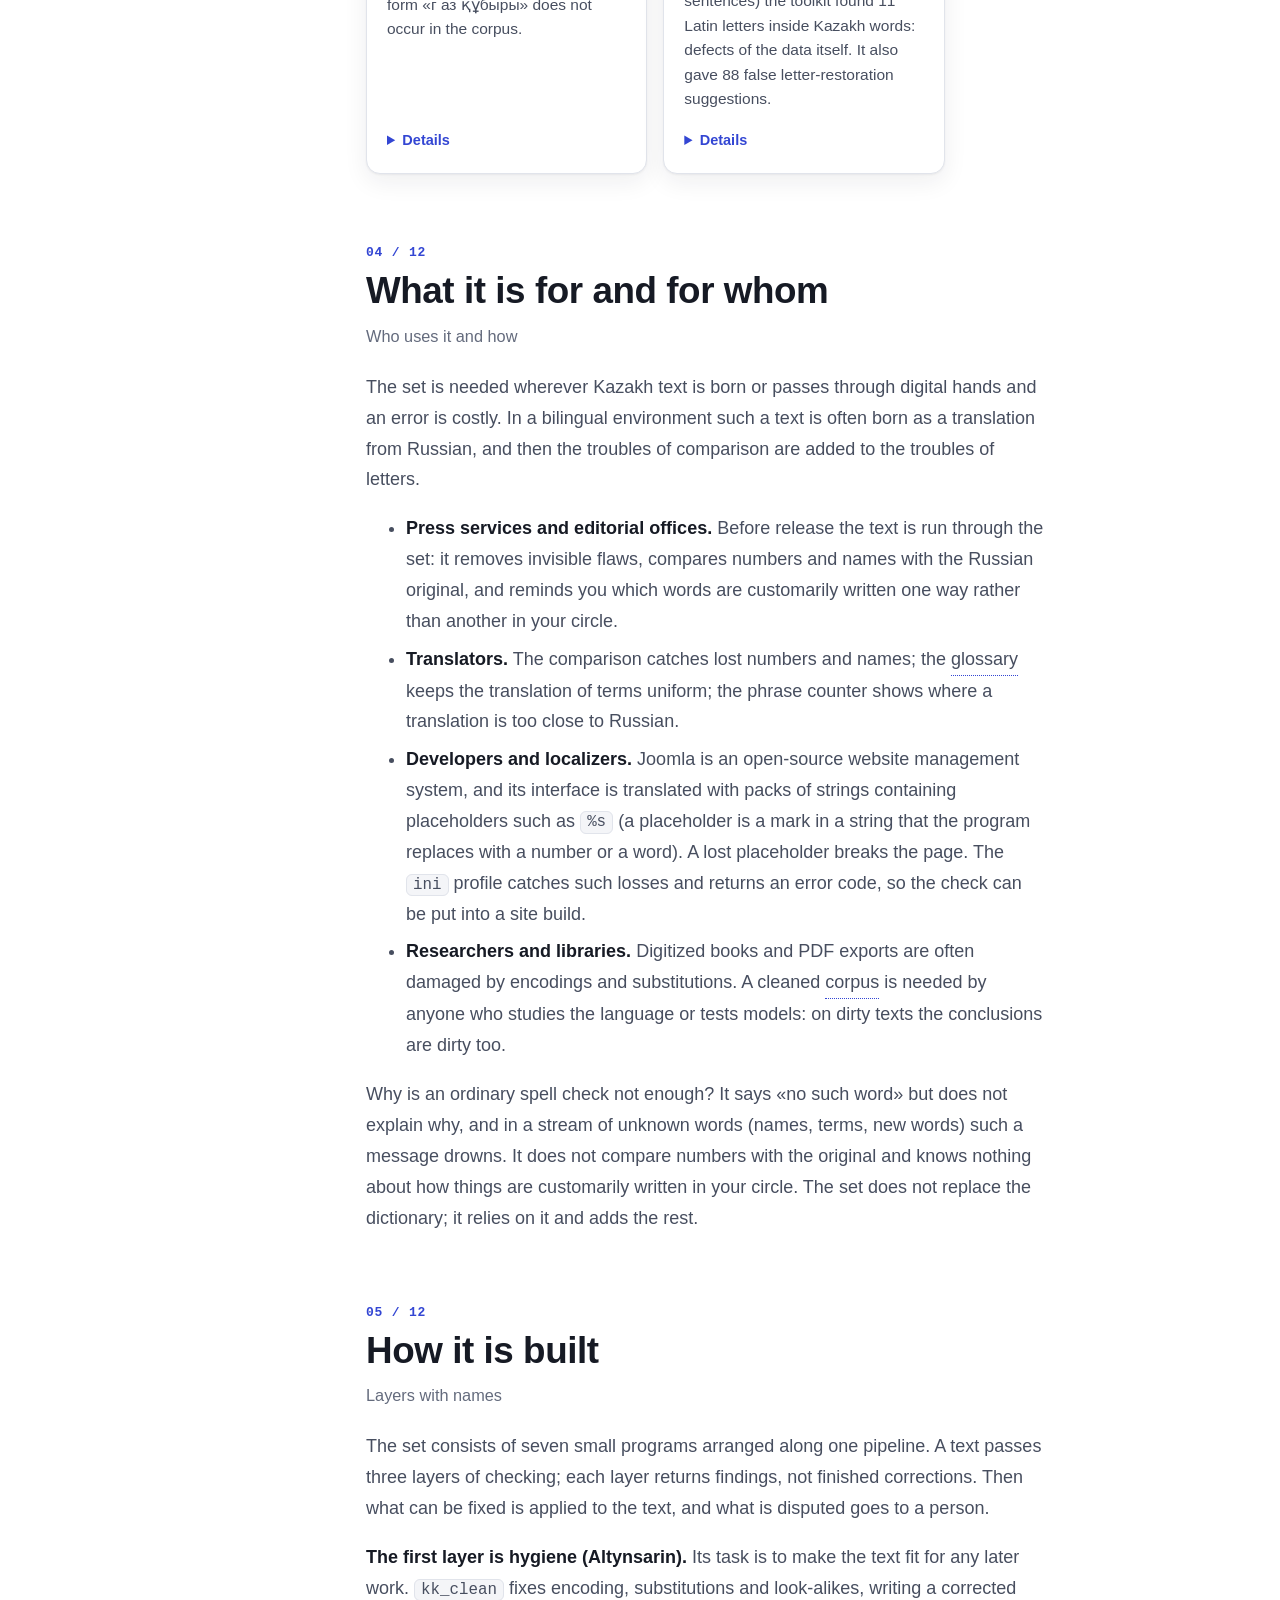
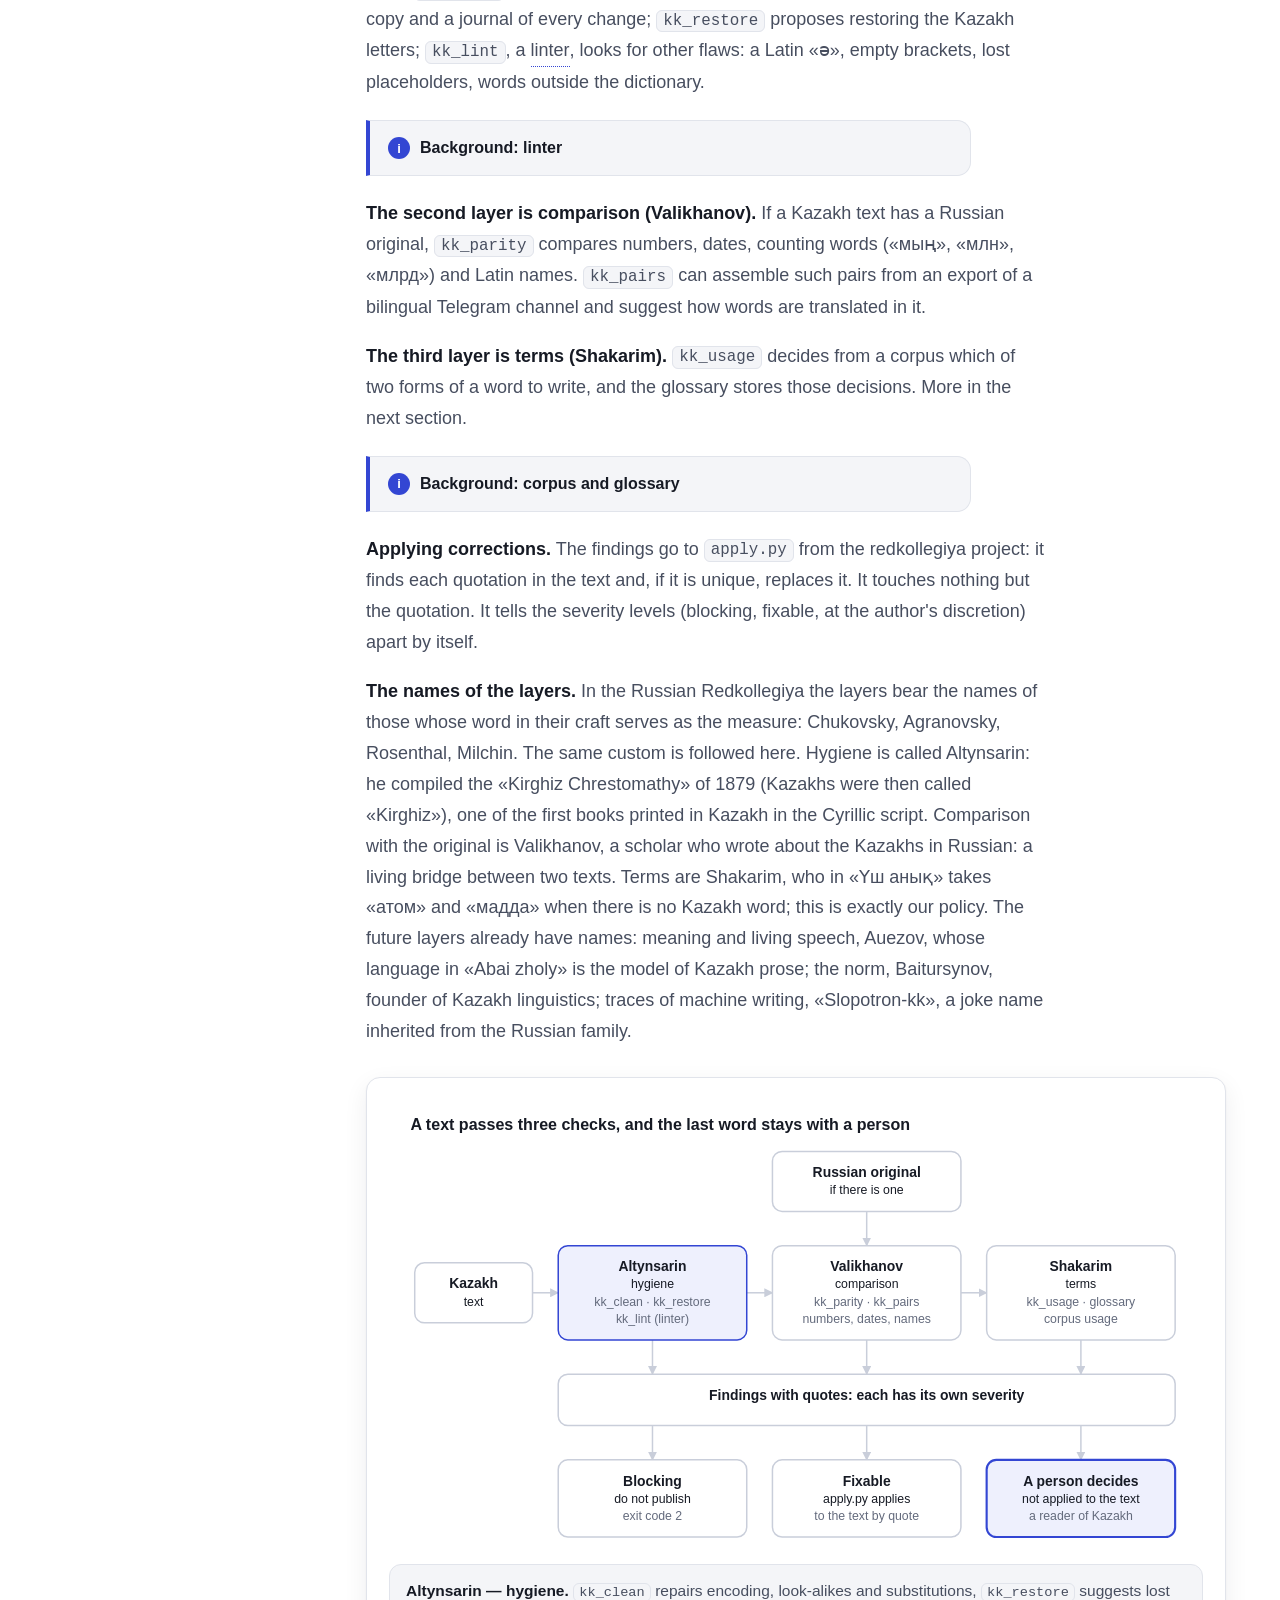
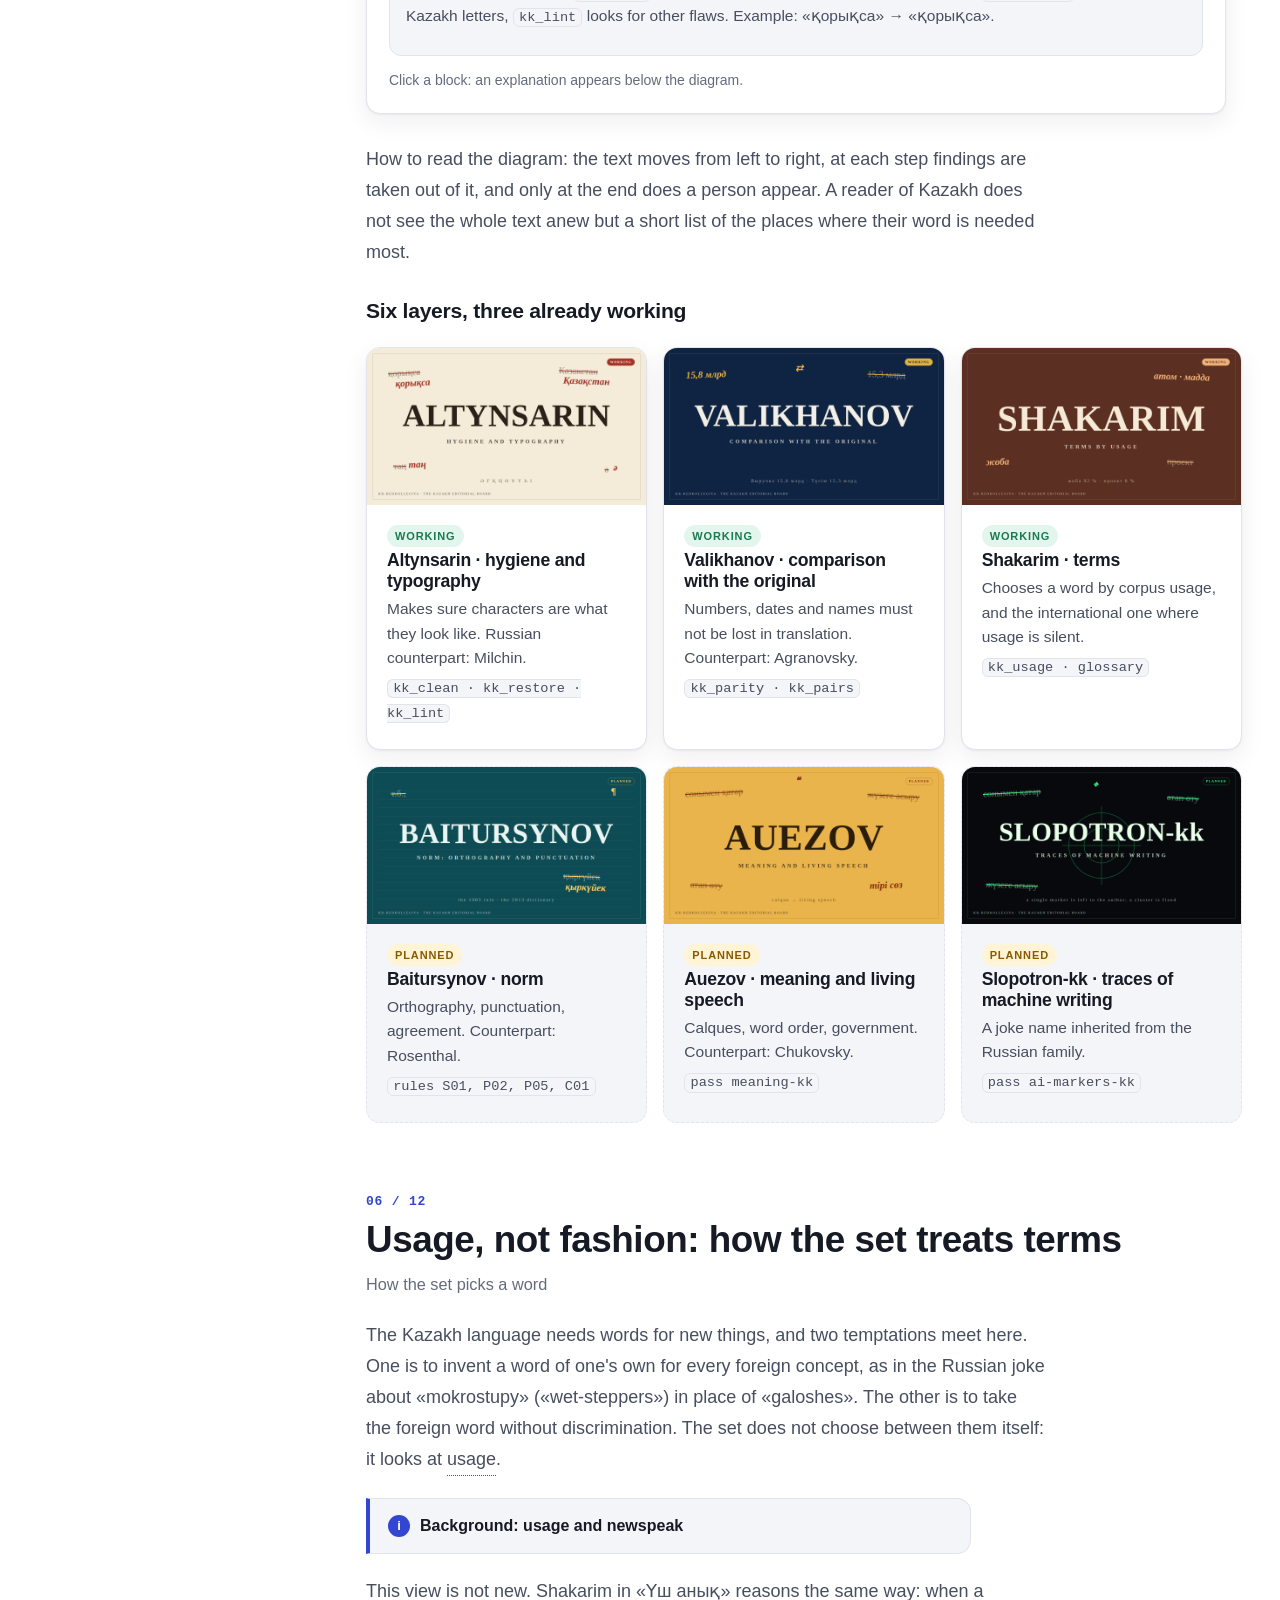
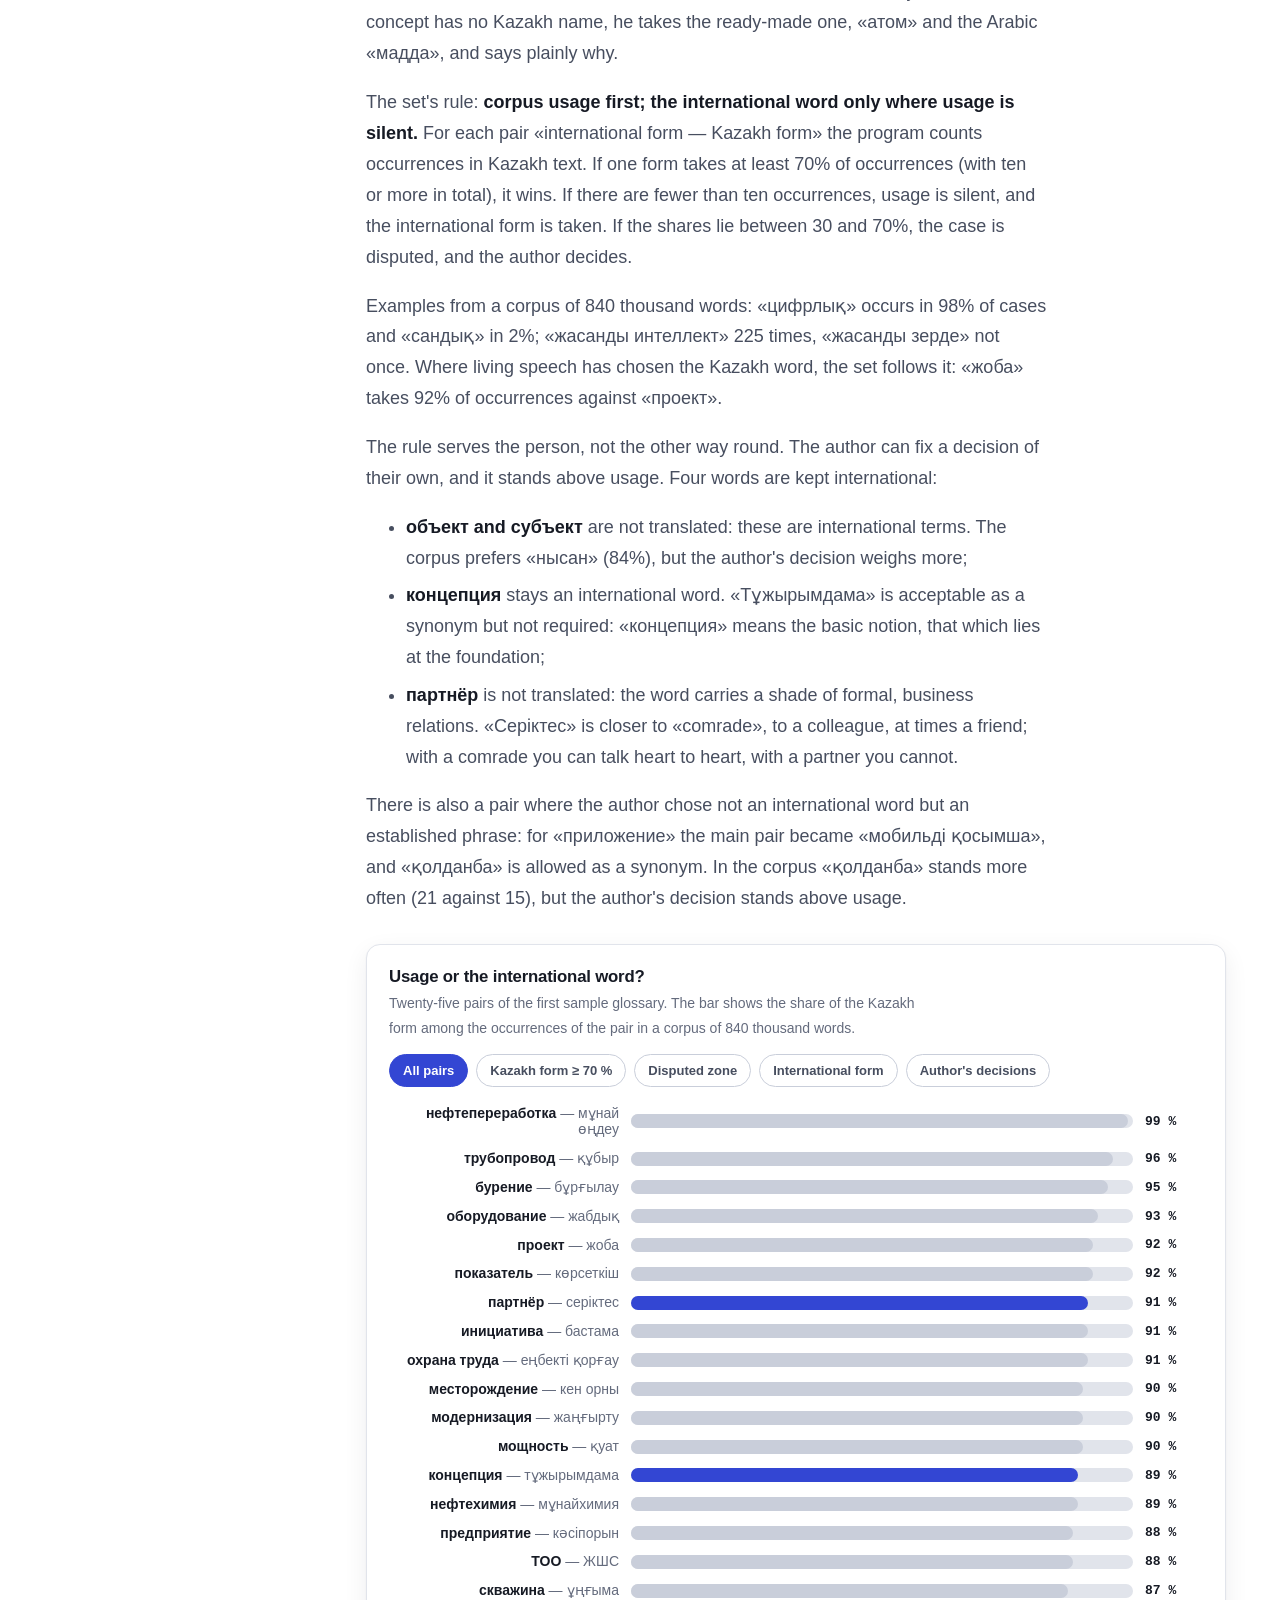
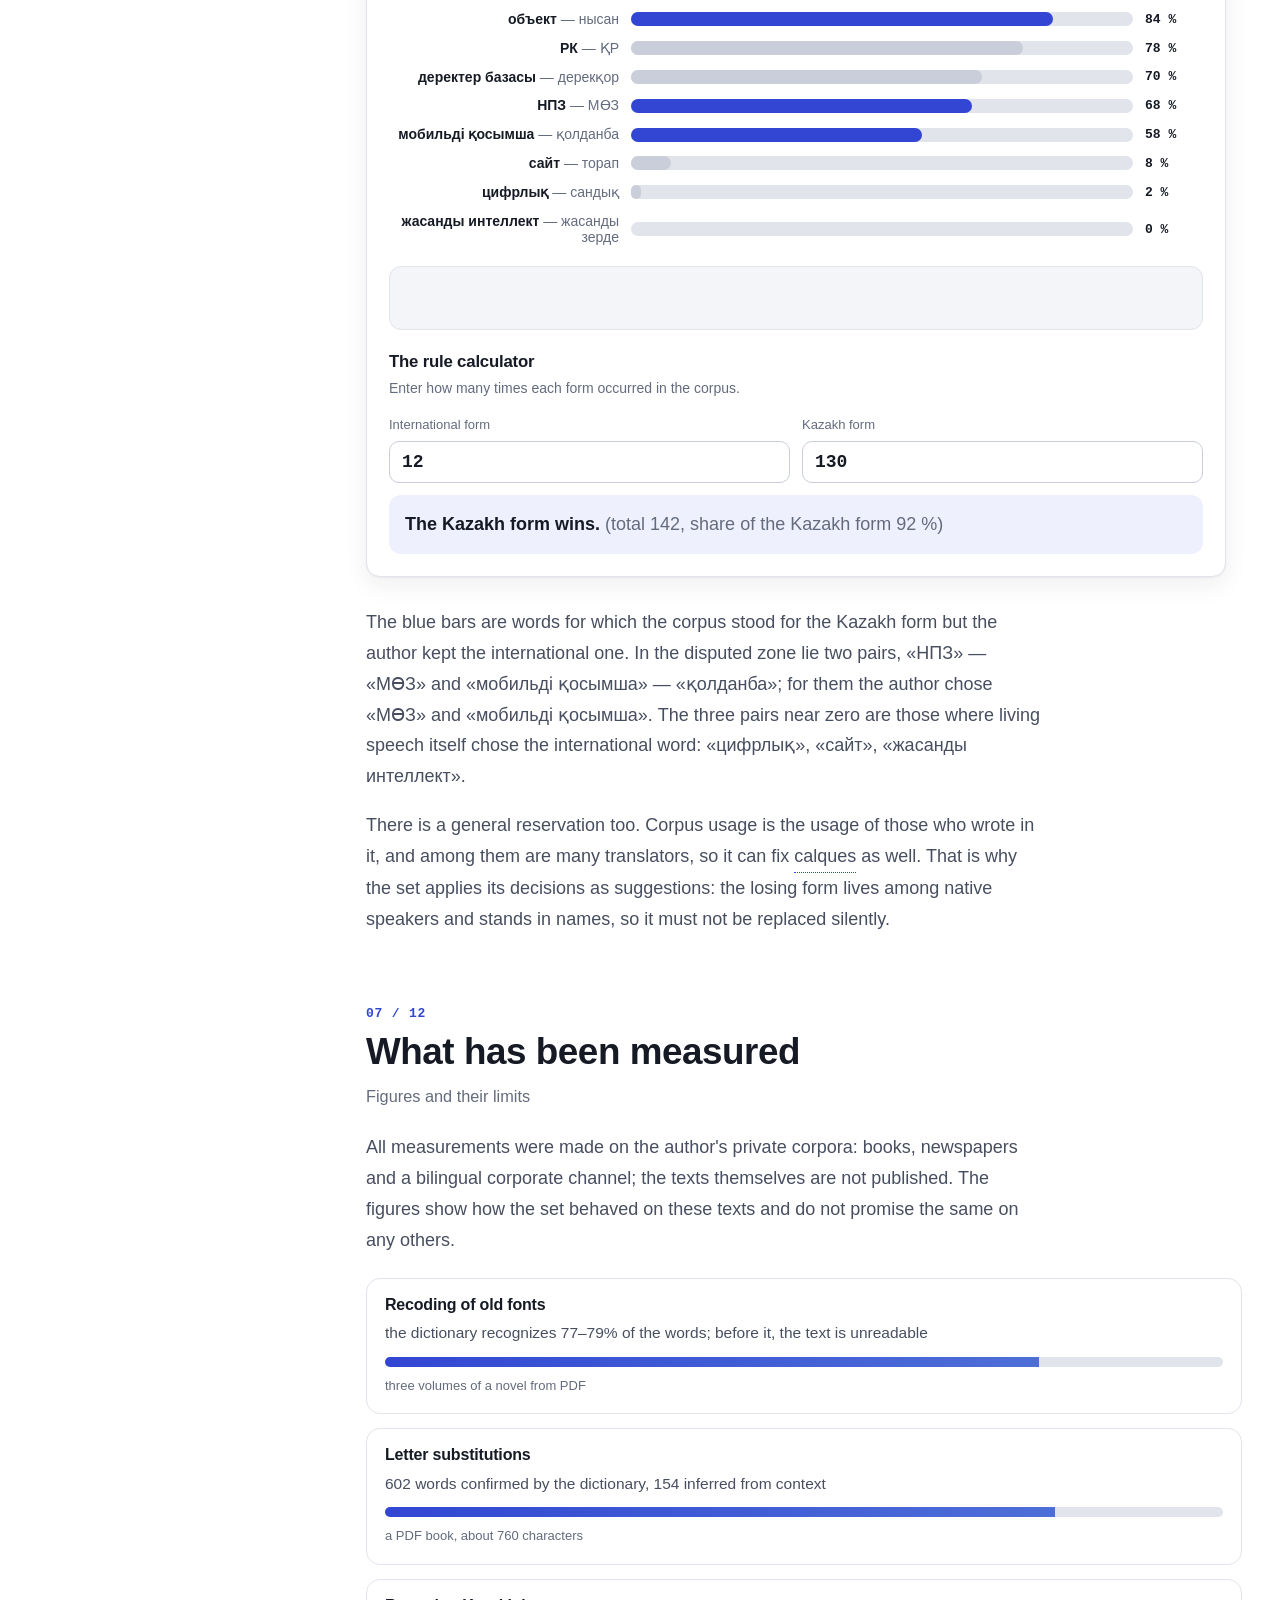
==== commit 7892ba6b: "v0.11.1: список засвидетельствованных слов, правило без удвоенного «т», хроника и кейс в лонгриде" ====
--- a/docs/longread/en/index.html
+++ b/docs/longread/en/index.html
@@ -3,7 +3,7 @@
 <head>
 <meta charset="utf-8">
 <meta name="viewport" content="width=device-width, initial-scale=1">
-<!-- build: kk-redkollegiya longread, набор v0.10.3, 2026-10-17 -->
+<!-- build: kk-redkollegiya longread, набор v0.11.1, 2026-10-24 -->
 <!-- ссылка «все материалы исследования» уже есть в шапке страницы -->
 <title>kk-redkollegiya: why Kazakh needs its own proofreader — long-read — Webmarka</title>
 <meta name="description" content="An open toolkit for checking Kazakh texts and translations: encoding, look-alikes, comparison with the original, terms by usage. A long-read with live examples.">
@@ -15,16 +15,16 @@
 <meta property="og:url" content="https://webmarka.kz/research/kk-redkollegiya/en/"><meta property="og:title" content="kk-redkollegiya: why Kazakh needs its own proofreader"><meta property="og:description" content="An open toolkit for checking Kazakh texts and translations: encoding, look-alikes, comparison with the original, terms by usage. A long-read with live examples.">
 <meta property="og:image" content="https://webmarka.kz/assets/media/2026/kk-redkollegiya-og.jpg"><meta name="twitter:card" content="summary_large_image">
 <link rel="icon" href="https://webmarka.kz/assets/img/favicon.svg" type="image/svg+xml">
-<link rel="stylesheet" href="../assets/longread.css?v=0.10.3">
-<script type="application/ld+json">{"@context": "https://schema.org", "@graph": [{"@type": "TechArticle", "@id": "https://webmarka.kz/research/kk-redkollegiya/en/#article", "headline": "A text that only looks correct: why Kazakh needs its own proofreader", "inLanguage": "en", "datePublished": "2026-10-13", "dateModified": "2026-10-17", "author": {"@id": "https://webmarka.kz/#person"}, "mainEntityOfPage": "https://webmarka.kz/research/kk-redkollegiya/en/", "image": "https://webmarka.kz/assets/media/2026/kk-redkollegiya-og.jpg", "about": {"@type": "SoftwareSourceCode", "name": "kk-redkollegiya", "codeRepository": "https://github.com/bsakhanov/kk-redkollegiya", "license": "https://www.gnu.org/licenses/gpl-3.0.html"}}]}</script>
+<link rel="stylesheet" href="../assets/longread.css?v=0.11.1">
+<script type="application/ld+json">{"@context": "https://schema.org", "@graph": [{"@type": "TechArticle", "@id": "https://webmarka.kz/research/kk-redkollegiya/en/#article", "headline": "A text that only looks correct: why Kazakh needs its own proofreader", "inLanguage": "en", "datePublished": "2026-10-13", "dateModified": "2026-10-24", "author": {"@id": "https://webmarka.kz/#person"}, "mainEntityOfPage": "https://webmarka.kz/research/kk-redkollegiya/en/", "image": "https://webmarka.kz/assets/media/2026/kk-redkollegiya-og.jpg", "about": {"@type": "SoftwareSourceCode", "name": "kk-redkollegiya", "codeRepository": "https://github.com/bsakhanov/kk-redkollegiya", "license": "https://www.gnu.org/licenses/gpl-3.0.html"}}]}</script>
 </head>
 <body>
 <header class="bar-top"><div class="wrap"><a class="back" href="https://webmarka.kz/research/">← webmarka.kz: all research materials</a><span class="sp"></span><nav class="seg" aria-label="language"><a href="../" hreflang="ru" lang="ru">Русский</a><a href="../kk/" hreflang="kk" lang="kk">Қазақша</a><a aria-current="page" lang="en">English</a></nav>
 <button class="seg" id="theme" type="button" style="padding:8px 13px;font-weight:600;font-size:13px" aria-label="Theme">◐</button></div><div class="prog"></div></header>
 <main>
 <div class="hero"><div class="wrap"><svg class="lk" viewBox="0 0 520 300" aria-hidden="true"><text x="10" y="70" class="ghost">Ә Ғ Қ Ң Ө</text><text x="10" y="140" class="ghost">Ұ Ү Һ І ә</text><text x="10" y="250">қорық<tspan fill="var(--bad)">ca</tspan></text><circle cx="330" cy="225" r="56" fill="none" stroke="var(--pri)" stroke-width="5"/><path d="M370 266L410 306" stroke="var(--pri)" stroke-width="7" stroke-linecap="round"/></svg><span class="kick">Long-read · open toolkit</span><h1>A text that only looks correct: why Kazakh needs its own proofreader</h1><div class="lead"><p>kk-redkollegiya is a set of small programs that look for errors in a Kazakh text that the eye cannot see, and compare a translation with its Russian original. The programs correct nothing silently and write nothing for the author: cleanup leaves a journal, every finding comes with an exact quotation, and the decision stays with a person who reads Kazakh.</p><p>The set is needed because Kazakh text in the digital world has a particular affliction: a word can look flawless and still be typed with the wrong characters. The eye cannot tell them apart; a machine always can, and then search, sorting and spell-checking break. Below: what these afflictions are, how the set deals with them, and what it cannot do.</p></div>
-<p class="meta">Updated 17 October 2026 · toolkit v0.10.3 · GPL-3.0-or-later</p>
-<div class="cta"><a class="btn pri" href="https://github.com/bsakhanov/kk-redkollegiya">Repository on GitHub</a><a class="btn" href="https://github.com/bsakhanov/kk-redkollegiya/releases/latest">Download archive v0.10.3</a><a class="btn" href="#pg">Try the magnifier</a></div>
+<p class="meta">Updated 24 October 2026 · toolkit v0.11.1 · GPL-3.0-or-later</p>
+<div class="cta"><a class="btn pri" href="https://github.com/bsakhanov/kk-redkollegiya">Repository on GitHub</a><a class="btn" href="https://github.com/bsakhanov/kk-redkollegiya/releases/latest">Download archive v0.11.1</a><a class="btn" href="#pg">Try the magnifier</a></div>
 <div class="stats"><div class="stat"><b data-count=1085 data-suf="">0</b><span>substituted «ә» in one edition of «Қара сөздер»</span></div><div class="stat"><b>77–79 %</b><span>of the words in Yesenberlin recognized after recoding</span></div><div class="stat"><b>69.0 %</b><span>of «post — post» pairs with no discrepancy against the original</span></div><div class="stat"><b data-count=840 data-suf="k">0k</b><span>words in the corporate corpus behind the usage rule</span></div><div class="stat"><b data-count=71 data-suf="">0</b><span>entries in the sample glossary: 42 decided by usage</span></div></div></div></div>
 <div class="wrap layout"><aside class="toc" aria-label="Contents"><h2>Contents</h2><ol><li><a href="#s1"><i>01</i><span>What it is<small>Three ideas</small></span></a></li><li><a href="#s2"><i>02</i><span>Why it is needed: errors the eye cannot see<small>Six afflictions of Kazakh text</small></span></a></li><li><a href="#s3"><i>03</i><span>Cases<small>How it went in practice</small></span></a></li><li><a href="#s4"><i>04</i><span>What it is for and for whom<small>Who uses it and how</small></span></a></li><li><a href="#s5"><i>05</i><span>How it is built<small>Layers with names</small></span></a></li><li><a href="#s6"><i>06</i><span>Usage, not fashion: how the set treats terms<small>How the set picks a word</small></span></a></li><li><a href="#s7"><i>07</i><span>What has been measured<small>Figures and their limits</small></span></a></li><li><a href="#s8"><i>08</i><span>What the set does not do<small>Honest limits</small></span></a></li><li><a href="#s9"><i>09</i><span>What next<small>Timeline and plans</small></span></a></li><li><a href="#s10"><i>10</i><span>How to try it<small>Three commands</small></span></a></li><li><a href="#s11"><i>11</i><span>Glossary<small>Terms in plain words</small></span></a></li><li><a href="#s12"><i>12</i><span>List of sources used<small>Sources</small></span></a></li></ol><p class="eta" id="eta" data-t="About {n} min read"></p></aside>
 <article><section id="s1" class="rv"><h2><span class="n">01 / 12</span>What it is</h2><p class="sub">Three ideas</p><p>It is an open set of programs for checking Kazakh-language texts: GPL-3.0 license, source code on GitHub, documentation in Russian, English and Kazakh. The name has two parts. «kk» is the two-letter code of the Kazakh language in the ISO 639-1 standard; it appears in locale identifiers, for example kk-KZ in Joomla language packs. «redkollegiya» is the name of the project on which the set is modeled.</p>
@@ -53,7 +53,7 @@
 <details class="callout"><summary>Background: calque</summary><p>The word comes from the French <em>calque</em>, «a copy taken through tracing paper». In linguistics a calque is an expression translated from a foreign language part by part, keeping the foreign construction.</p></details>
 <figure class="fig rv in"><h4>The phrase «сонымен қатар» per 100 thousand words</h4><div class="m" style="border:0;padding:6px 0"><div style="display:flex;justify-content:space-between;font-size:14px"><span>Classics</span><b style="font-family:var(--mono)">0</b></div><div class="bar"><i style="--w:0.6%"></i></div></div><div class="m" style="border:0;padding:6px 0"><div style="display:flex;justify-content:space-between;font-size:14px"><span>Soviet prose</span><b style="font-family:var(--mono)">0.9</b></div><div class="bar"><i style="--w:0.8%"></i></div></div><div class="m" style="border:0;padding:6px 0"><div style="display:flex;justify-content:space-between;font-size:14px"><span>Modern prose</span><b style="font-family:var(--mono)">15.3</b></div><div class="bar"><i style="--w:12.8%"></i></div></div><div class="m" style="border:0;padding:6px 0"><div style="display:flex;justify-content:space-between;font-size:14px"><span>Corporate texts</span><b style="font-family:var(--mono)">116.7</b></div><div class="bar"><i style="--w:97.2%"></i></div></div><figcaption>For a press release this is the language of the genre; for prose it is a signal that we are reading a translation from Russian. The set counts such phrases and does not forbid them.</figcaption></figure><h3><span class="no">6</span><span>Numbers and names in translation</span></h3>
 <p>When a Kazakh text is a translation, the question arises: did everything arrive? On 1,516 «Kazakh post — Russian post» pairs from a bilingual corporate channel, the set compared numbers, dates and Latin names. No discrepancies were found in 69.0% of the pairs. The numbers diverged in 26 pairs (1.7%); errors of this kind, «15.3» instead of «15.8», the set treats as blocking. In 11.5% of the pairs a Latin name or abbreviation was lost.</p>
-<p>A number in a translation is usually checked by eye, which is slower and less reliable than comparison by a program.</p><figure class="fig rv"><h4>Checking a number against the original</h4><div class="pair"><div class="tile"><small>Russian original</small><div class="w" style="font-family:var(--font)">Выручка составила 15,8 млрд тенге.</div></div><div class="arrow">⇄</div><div class="tile bad"><small>Kazakh version</small><div class="w" style="font-family:var(--font)">Түсім 15,3 млрд теңге болды.</div></div></div><p style="margin:14px 0 0"><span class="tag" style="background:var(--badbg);color:var(--bad)">Blocking finding PR02: the number changed</span></p><figcaption>A live translator sometimes writes a number as a word, so of the five parity rules only this one stays blocking.</figcaption></figure></section><section id="s3" class="rv"><h2><span class="n">03 / 12</span>Cases</h2><p class="sub">How it went in practice</p><p>Seven stories from the work on the toolkit: what was seen, what was done, how it ended. Open a card for the details.</p><div class="grid"><div class="card case rv"><span class="tag">Encoding</span><h4>Abai: 1,085 «ә» that were not there</h4><p>In an electronic edition of «Қара сөздер» the letter «ә» turned out to be a Latin schwa: search found no words and the dictionary did not recognize them.</p><details><summary>Details</summary><dl><dt>Seen</dt><dd>The character U+0259 is indistinguishable from «ә» (U+04D9) but is a different symbol.</dd><dt>Done</dt><dd><code>kk_clean</code> and rule H02 replaced the schwa throughout, each replacement written to the journal.</dd><dt>Outcome</dt><dd>Latin «ə» in the text: 1,085 → 0.</dd></dl></details></div><div class="card case rv"><span class="tag">Encoding</span><h4>Yesenberlin: three volumes of mojibake</h4><p>A novel set in an old font looked in the file like «ìåêòåï» instead of «мектеп».</p><details><summary>Details</summary><dl><dt>Seen</dt><dd>The font kept Kazakh letters in the places of foreign characters.</dd><dt>Done</dt><dd>A Windows-1251 decoder with Kazakh letters in the cells 0xB0–0xBF.</dd><dt>Outcome</dt><dd>The dictionary recognizes 77–79 % of the words instead of unreadable text.</dd></dl></details></div><div class="card case rv"><span class="tag">Translation</span><h4>A number that changed on the way</h4><p>In a results post «15,8» became «15,3» in the Kazakh version, and the eye missed it.</p><details><summary>Details</summary><dl><dt>Seen</dt><dd>The paragraph lost and gained the same number of figures.</dd><dt>Done</dt><dd>Rule PR02 raises a blocking finding.</dd><dt>Outcome</dt><dd>Of 1,516 pairs numbers diverge in 26 (1.7 %); a person reviews them.</dd></dl></details></div><div class="card case rv"><span class="tag">Feedback</span><h4>«Торап» is not «сайт»</h4><p>Users reported that the toolkit changes «санитарлық торап» to «сайт». In the corpus «торап» almost always means «node».</p><details><summary>Details</summary><dl><dt>Seen</dt><dd>The glossary ban rested on a word with two meanings.</dd><dt>Done</dt><dd>The ban was lifted; the glossary entry gained exceptions (<code>avoid_exclude</code>) and names such as «НИИ проект» are no longer touched.</dd><dt>Outcome</dt><dd>Four false positives closed in v0.9.0.</dd></dl></details></div><div class="card case rv"><span class="tag">Dictionaries</span><h4>A dictionary that had to be read again</h4><p>A scanned dictionary had not a single Kazakh letter: «жацеырыеу» instead of «жаңғырығу».</p><details><summary>Details</summary><dl><dt>Seen</dt><dd>The whole recognition layer was damaged.</dd><dt>Done</dt><dd>The pages were recognized with a Kazakh model and extra headwords were filtered out by the character model.</dd><dt>Outcome</dt><dd>The whitelist grew to 13,049 words that hunspell does not know.</dd></dl></details></div><div class="card case rv"><span class="tag">Usage</span><h4>The author against usage</h4><p>For «приложение» the corpus gives «қолданба» 21 times and «мобильді қосымша» 15 times; the author chose the established «мобильді қосымша».</p><details><summary>Details</summary><dl><dt>Seen</dt><dd>Two forms almost level, and a newer word is not always better than an established one.</dd><dt>Done</dt><dd>An entry with status author keeps both numbers and explains the choice; «қолданба» is allowed as a synonym.</dd><dt>Outcome</dt><dd>The author&#x27;s decision is not overwritten when counts are recomputed.</dd></dl></details></div><div class="card case rv"><span class="tag">Method</span><h4>When «silent» is wrong</h4><p>The candidate table called «газопровод» silent: the dictionary form «г аз құбыры» does not occur in the corpus.</p><details><summary>Details</summary><dl><dt>Seen</dt><dd>The dictionary gave a recognition typo, while the live form is different.</dd><dt>Done</dt><dd>The live forms were checked: «газ құбыры» occurs 27 times.</dd><dt>Outcome</dt><dd>In 21 of the first 50 rows the «silence» was false.</dd></dl></details></div></div></section><section id="s4" class="rv"><h2><span class="n">04 / 12</span>What it is for and for whom</h2><p class="sub">Who uses it and how</p><p>The set is needed wherever Kazakh text is born or passes through digital hands and an error is costly. In a bilingual environment such a text is often born as a translation from Russian, and then the troubles of comparison are added to the troubles of letters.</p>
+<p>A number in a translation is usually checked by eye, which is slower and less reliable than comparison by a program.</p><figure class="fig rv"><h4>Checking a number against the original</h4><div class="pair"><div class="tile"><small>Russian original</small><div class="w" style="font-family:var(--font)">Выручка составила 15,8 млрд тенге.</div></div><div class="arrow">⇄</div><div class="tile bad"><small>Kazakh version</small><div class="w" style="font-family:var(--font)">Түсім 15,3 млрд теңге болды.</div></div></div><p style="margin:14px 0 0"><span class="tag" style="background:var(--badbg);color:var(--bad)">Blocking finding PR02: the number changed</span></p><figcaption>A live translator sometimes writes a number as a word, so of the five parity rules only this one stays blocking.</figcaption></figure></section><section id="s3" class="rv"><h2><span class="n">03 / 12</span>Cases</h2><p class="sub">How it went in practice</p><p>Eight stories from the work on the toolkit: what was seen, what was done, how it ended. Open a card for the details.</p><div class="grid"><div class="card case rv"><span class="tag">Encoding</span><h4>Abai: 1,085 «ә» that were not there</h4><p>In an electronic edition of «Қара сөздер» the letter «ә» turned out to be a Latin schwa: search found no words and the dictionary did not recognize them.</p><details><summary>Details</summary><dl><dt>Seen</dt><dd>The character U+0259 is indistinguishable from «ә» (U+04D9) but is a different symbol.</dd><dt>Done</dt><dd><code>kk_clean</code> and rule H02 replaced the schwa throughout, each replacement written to the journal.</dd><dt>Outcome</dt><dd>Latin «ə» in the text: 1,085 → 0.</dd></dl></details></div><div class="card case rv"><span class="tag">Encoding</span><h4>Yesenberlin: three volumes of mojibake</h4><p>A novel set in an old font looked in the file like «ìåêòåï» instead of «мектеп».</p><details><summary>Details</summary><dl><dt>Seen</dt><dd>The font kept Kazakh letters in the places of foreign characters.</dd><dt>Done</dt><dd>A Windows-1251 decoder with Kazakh letters in the cells 0xB0–0xBF.</dd><dt>Outcome</dt><dd>The dictionary recognizes 77–79 % of the words instead of unreadable text.</dd></dl></details></div><div class="card case rv"><span class="tag">Translation</span><h4>A number that changed on the way</h4><p>In a results post «15,8» became «15,3» in the Kazakh version, and the eye missed it.</p><details><summary>Details</summary><dl><dt>Seen</dt><dd>The paragraph lost and gained the same number of figures.</dd><dt>Done</dt><dd>Rule PR02 raises a blocking finding.</dd><dt>Outcome</dt><dd>Of 1,516 pairs numbers diverge in 26 (1.7 %); a person reviews them.</dd></dl></details></div><div class="card case rv"><span class="tag">Feedback</span><h4>«Торап» is not «сайт»</h4><p>Users reported that the toolkit changes «санитарлық торап» to «сайт». In the corpus «торап» almost always means «node».</p><details><summary>Details</summary><dl><dt>Seen</dt><dd>The glossary ban rested on a word with two meanings.</dd><dt>Done</dt><dd>The ban was lifted; the glossary entry gained exceptions (<code>avoid_exclude</code>) and names such as «НИИ проект» are no longer touched.</dd><dt>Outcome</dt><dd>Four false positives closed in v0.9.0.</dd></dl></details></div><div class="card case rv"><span class="tag">Dictionaries</span><h4>A dictionary that had to be read again</h4><p>A scanned dictionary had not a single Kazakh letter: «жацеырыеу» instead of «жаңғырығу».</p><details><summary>Details</summary><dl><dt>Seen</dt><dd>The whole recognition layer was damaged.</dd><dt>Done</dt><dd>The pages were recognized with a Kazakh model and extra headwords were filtered out by the character model.</dd><dt>Outcome</dt><dd>The whitelist grew to 13,049 words that hunspell does not know.</dd></dl></details></div><div class="card case rv"><span class="tag">Usage</span><h4>The author against usage</h4><p>For «приложение» the corpus gives «қолданба» 21 times and «мобильді қосымша» 15 times; the author chose the established «мобильді қосымша».</p><details><summary>Details</summary><dl><dt>Seen</dt><dd>Two forms almost level, and a newer word is not always better than an established one.</dd><dt>Done</dt><dd>An entry with status author keeps both numbers and explains the choice; «қолданба» is allowed as a synonym.</dd><dt>Outcome</dt><dd>The author&#x27;s decision is not overwritten when counts are recomputed.</dd></dl></details></div><div class="card case rv"><span class="tag">Method</span><h4>When «silent» is wrong</h4><p>The candidate table called «газопровод» silent: the dictionary form «г аз құбыры» does not occur in the corpus.</p><details><summary>Details</summary><dl><dt>Seen</dt><dd>The dictionary gave a recognition typo, while the live form is different.</dd><dt>Done</dt><dd>The live forms were checked: «газ құбыры» occurs 27 times.</dd><dt>Outcome</dt><dd>In 21 of the first 50 rows the «silence» was false.</dd></dl></details></div><div class="card case rv"><span class="tag">Bench</span><h4>Someone else&#x27;s text as a check</h4><p>On an open news corpus (22,474 sentences) the toolkit found 11 Latin letters inside Kazakh words: defects of the data itself. It also gave 88 false letter-restoration suggestions.</p><details><summary>Details</summary><dl><dt>Seen</dt><dd>The corpus was written by professionals but is not annotated for errors: every finding is either a defect or a false alarm.</dd><dt>Done</dt><dd>A stem veto and a list of attested words were added; T02 now tells an inflection from another word.</dd><dt>Outcome</dt><dd>Findings fell from 124 to 60; the price is 0.7 percentage points of recall on text without Kazakh letters.</dd></dl></details></div></div></section><section id="s4" class="rv"><h2><span class="n">04 / 12</span>What it is for and for whom</h2><p class="sub">Who uses it and how</p><p>The set is needed wherever Kazakh text is born or passes through digital hands and an error is costly. In a bilingual environment such a text is often born as a translation from Russian, and then the troubles of comparison are added to the troubles of letters.</p>
 <ul>
 <li><strong>Press services and editorial offices.</strong> Before release the text is run through the set: it removes invisible flaws, compares numbers and names with the Russian original, and reminds you which words are customarily written one way rather than another in your circle.</li>
 <li><strong>Translators.</strong> The comparison catches lost numbers and names; the <button class="term" type="button" data-t="glossary">glossary</button> keeps the translation of terms uniform; the phrase counter shows where a translation is too close to Russian.</li>
@@ -93,7 +93,7 @@
 <li><strong>It relies on an old dictionary.</strong> Hunspell is a dictionary-checking engine used by LibreOffice, Firefox and many other programs; it was created for languages with complex inflection, and Kazakh is just such a language. But the hunspell-kk dictionary itself is a project from the late 2000s, about 54 thousand stems. On a small sample it took 14% of correct words for unknown, yet caught all 11 deliberately damaged ones. Its word is a suspicion, not a verdict.</li>
 <li><strong>It suggests but does not impose.</strong> Restoring Kazakh letters and glossary replacements come as suggestions: false alarms happen.</li>
 <li><strong>It does not replace a person.</strong> The set has no independent verification, and there is as yet no reference set of sentences marked by a native speaker either.</li>
-</ul></section><section id="s9" class="rv"><h2><span class="n">09 / 12</span>What next</h2><p class="sub">Timeline and plans</p><h3 style="margin-top:30px">Release timeline</h3><ol class="tl" style="margin-left:0;padding-left:0;max-width:none"><li><b>v0.4.0</b><time>12–13 Oct</time><span>The first public version: cleanup, letter restoration, detectors, pair comparison</span></li><li><b>v0.4.1–0.4.2</b><time>13 Oct</time><span>Guides and rule reference in three languages</span></li><li><b>v0.4.3–0.4.6</b><time>13 Oct</time><span>The author&#x27;s decisions on terms: «объект», «концепция», «партнёр»</span></li><li><b>v0.5.0</b><time>13 Oct</time><span>Layers got names: Altynsarin, Valikhanov, Shakarim</span></li><li><b>v0.6.0–0.7.0</b><time>13 Oct</time><span>Books and scans: «ү»/«ұ» repair, lost letters, DjVu</span></li><li><b>v0.8.0</b><time>14 Oct</time><span>42 technical terms in the glossary</span></li><li><b>v0.9.0–0.9.2</b><time>14 Oct</time><span>False positives fixed after user feedback; «мобильді қосымша» is the main pair</span></li></ol><p>The first layer, the scripts, is ready; three tasks lie ahead.</p>
+</ul></section><section id="s9" class="rv"><h2><span class="n">09 / 12</span>What next</h2><p class="sub">Timeline and plans</p><h3 style="margin-top:30px">Release timeline</h3><ol class="tl" style="margin-left:0;padding-left:0;max-width:none"><li><b>v0.4.0</b><time>12–13 Oct</time><span>The first public version: cleanup, letter restoration, detectors, pair comparison</span></li><li><b>v0.4.1–0.4.2</b><time>13 Oct</time><span>Guides and rule reference in three languages</span></li><li><b>v0.4.3–0.4.6</b><time>13 Oct</time><span>The author&#x27;s decisions on terms: «объект», «концепция», «партнёр»</span></li><li><b>v0.5.0</b><time>13 Oct</time><span>Layers got names: Altynsarin, Valikhanov, Shakarim</span></li><li><b>v0.6.0–0.7.0</b><time>13 Oct</time><span>Books and scans: «ү»/«ұ» repair, lost letters, DjVu</span></li><li><b>v0.8.0</b><time>14 Oct</time><span>42 technical terms in the glossary</span></li><li><b>v0.9.0–0.9.2</b><time>14 Oct</time><span>False positives fixed after user feedback; «мобильді қосымша» is the main pair</span></li><li><b>v0.10.0–0.10.3</b><time>14–17 Oct</time><span>Interactive long-read, layer posters, fixes for phones</span></li><li><b>v0.11.0–0.11.1</b><time>24 Oct</time><span>Stem veto, a KazNERD bench, a more exact T02</span></li></ol><p>The first layer, the scripts, is ready; three tasks lie ahead.</p>
 <p><strong>Passes with a language model.</strong> Four passes are not written yet: for meaning (calques, word order, government), for traces of machine writing, for orthography and for terms. A model that reads Kazakh is needed here, and the question is which.</p>
 <p><strong>A reference set.</strong> 150–300 sentences from working texts are needed, in which a native speaker has marked what is right and what is not. Without it neither thresholds can be tuned nor models fairly compared; this is the main missing link.</p>
 <p><strong>Choosing models.</strong> On the <a href="https://issai.nu.edu.kz/kazllm/">ISSAI</a> page, from the institute at Nazarbayev University, Kazakh models of two generations are published. KazLLM 1.0 (December 2024) is released under the <a href="https://huggingface.co/issai/LLama-3.1-KazLLM-1.0-8B">CC BY-NC</a> license, that is, for non-commercial use, with Meta's terms for Llama 3.1 added to it; commercial work needs a separate permission from the authors. The new <a href="https://huggingface.co/issai/Qwen3.5-9B-Kazakh">Qwen3.5 Kazakh</a> models (4B, 9B and 35B-A3B) are released under Apache 2.0, which allows commercial use as well. On Kazakh knowledge tests they beat the original Qwen3.5: for example, on KazMMLU the 9B model scores 83.1 against 77.0. Neither family has tests for editing text, so only a measurement on the reference set will show whether they suit our task. It has not been made yet.</p>
@@ -117,6 +117,6 @@
 </main>
 <footer class="foot"><div class="wrap"><div>Source code, guides and releases: github.com/bsakhanov/kk-redkollegiya. Main address of this page: webmarka.kz/research/kk-redkollegiya/en/.</div><div>© 2026 Бейбит Саханов · GPL-3.0-or-later</div></div></footer>
 <script type="application/json" id="data">{"ui": {"back": "← webmarka.kz: all research materials", "toc": "Contents", "min": "min", "more": "To the glossary", "copy": "Copy", "copied": "Done", "eta": "About {n} min read", "theme": "Theme", "top": "Up"}, "rules": {"H01": "Latin look-alike letter inside a word", "H02": "schwa or a foreign look-alike of a Kazakh letter", "H04": "invisible character", "OCR": "«ү»/«ұ» confusion after recognition", "P01": "period plus mark after a word"}, "pg": {"title": "The look-alike magnifier", "intro": "Paste a text or pick a sample: the toolkit shows which characters only pretend to be Kazakh letters. Everything is computed in your browser; the text is sent nowhere.", "placeholder": "Paste Kazakh text…", "codes": "Show character codes", "apply": "Fix everything", "found": "Findings", "fixed": "After the fix", "fix": "fixable", "flag": "at the author's discretion", "clean": "No defects", "empty": "The result will appear here", "n": "findings", "presets": [{"label": "Latin in a word", "text": "Ол қорықca да, Бipінші күні жиналысқа келді."}, {"label": "Schwa and foreign look-alikes", "text": "Қайыpлы таӊ! Ə​нші ɵнер ҡазақ."}, {"label": "Not a defect: numerals and IT", "text": "XVIIIғ. IV тарау, IT саласы, Астана қ., т.б., көрсетілді."}, {"label": "After book recognition", "text": "жүмыс қүттықтады, үстаз мазмүнын түсіндірді"}]}, "rs": {"word": "Казакстан", "fixed": "Қазақстан"}, "pipe": {"in": "<b>Kazakh text.<\/b> Any: a post, a translation, language-pack strings, a digitized book. If a Russian original exists, it goes alongside.", "orig": "<b>The Russian original<\/b> is needed only to compare numbers, dates and names.", "L1": "<b>Altynsarin — hygiene.<\/b> <code>kk_clean<\/code> repairs encoding, look-alikes and substitutions, <code>kk_restore<\/code> suggests lost Kazakh letters, <code>kk_lint<\/code> looks for other flaws. Example: «қорықca» → «қорықса».", "L2": "<b>Valikhanov — comparison.<\/b> <code>kk_parity<\/code> compares numbers, dates, counting words and Latin names, <code>kk_pairs<\/code> collects pairs from a bilingual channel. Example: «15,8» against «15,3» is a blocking finding.", "L3": "<b>Shakarim — terms.<\/b> <code>kk_usage<\/code> decides from the corpus which form to write and the glossary stores decisions and evidence. Example: «жоба» — 92 % against «проект».", "find": "<b>A finding with a quotation.<\/b> Not a correction but a record: what, where and what to replace it with. Three levels: blocking, fixable, at the author's discretion.", "o1": "<b>Blocking<\/b> (exit code 2): do not publish, for example a lost placeholder or a changed number.", "o2": "<b>Fixable:<\/b> <code>apply.py<\/code> applies them by verbatim quotation and leaves neighboring words alone.", "o3": "<b>A person decides:<\/b> the disputed is not applied to the text; a reader of Kazakh judges it."}, "usage": {"rows": [{"a": "нефтепереработка", "b": "мұнай өңдеу", "ca": 18, "cb": 2048, "sh": 99, "au": false, "dec": "мұнай өңдеу"}, {"a": "трубопровод", "b": "құбыр", "ca": 43, "cb": 1143, "sh": 96, "au": false, "dec": "құбыр"}, {"a": "бурение", "b": "бұрғылау", "ca": 34, "cb": 662, "sh": 95, "au": false, "dec": "бұрғылау"}, {"a": "оборудование", "b": "жабдық", "ca": 82, "cb": 1116, "sh": 93, "au": false, "dec": "жабдық"}, {"a": "проект", "b": "жоба", "ca": 368, "cb": 4193, "sh": 92, "au": false, "dec": "жоба"}, {"a": "показатель", "b": "көрсеткіш", "ca": 77, "cb": 891, "sh": 92, "au": false, "dec": "көрсеткіш"}, {"a": "партнёр", "b": "серіктес", "ca": 56, "cb": 598, "sh": 91, "au": true, "dec": "партнёр"}, {"a": "инициатива", "b": "бастама", "ca": 53, "cb": 510, "sh": 91, "au": false, "dec": "бастама"}, {"a": "охрана труда", "b": "еңбекті қорғау", "ca": 21, "cb": 220, "sh": 91, "au": false, "dec": "еңбекті қорғау"}, {"a": "месторождение", "b": "кен орны", "ca": 201, "cb": 1866, "sh": 90, "au": false, "dec": "кен орны"}, {"a": "модернизация", "b": "жаңғырту", "ca": 42, "cb": 372, "sh": 90, "au": false, "dec": "жаңғырту"}, {"a": "мощность", "b": "қуат", "ca": 88, "cb": 771, "sh": 90, "au": false, "dec": "қуат"}, {"a": "концепция", "b": "тұжырымдама", "ca": 7, "cb": 59, "sh": 89, "au": true, "dec": "концепция"}, {"a": "нефтехимия", "b": "мұнайхимия", "ca": 56, "cb": 461, "sh": 89, "au": false, "dec": "мұнайхимия"}, {"a": "предприятие", "b": "кәсіпорын", "ca": 223, "cb": 1575, "sh": 88, "au": false, "dec": "кәсіпорын"}, {"a": "ТОО", "b": "ЖШС", "ca": 336, "cb": 2512, "sh": 88, "au": false, "dec": "ЖШС"}, {"a": "скважина", "b": "ұңғыма", "ca": 124, "cb": 803, "sh": 87, "au": false, "dec": "ұңғыма"}, {"a": "объект", "b": "нысан", "ca": 146, "cb": 753, "sh": 84, "au": true, "dec": "объект"}, {"a": "РК", "b": "ҚР", "ca": 145, "cb": 513, "sh": 78, "au": false, "dec": "ҚР"}, {"a": "деректер базасы", "b": "дерекқор", "ca": 3, "cb": 7, "sh": 70, "au": false, "dec": "дерекқор"}, {"a": "НПЗ", "b": "МӨЗ", "ca": 107, "cb": 224, "sh": 68, "au": true, "dec": "МӨЗ"}, {"a": "мобильді қосымша", "b": "қолданба", "ca": 15, "cb": 21, "sh": 58, "au": true, "dec": "мобильді қосымша"}, {"a": "сайт", "b": "торап", "ca": 296, "cb": 26, "sh": 8, "au": false, "dec": "сайт"}, {"a": "цифрлық", "b": "сандық", "ca": 467, "cb": 8, "sh": 2, "au": false, "dec": "цифрлық"}, {"a": "жасанды интеллект", "b": "жасанды зерде", "ca": 225, "cb": 0, "sh": 0, "au": false, "dec": "жасанды интеллект"}], "share": "share of the Kazakh form", "author": "The author's decision: {f}. It stands above usage.", "byuse": "By usage: {f}.", "v": {"silent": "Usage is silent: the international form is taken.", "kk": "The Kazakh form wins.", "intl": "The international form wins.", "mid": "A disputed case: the author decides."}, "total": "total"}, "terms": {"ocr": {"t": "Recognition (OCR)", "d": "<p>A program reads a page image and outputs text. It often confuses or loses Kazakh letters, so recognized text is cleaned and checked against a dictionary.<\/p>", "more": false}, "whitelist": {"t": "Whitelist", "d": "<p>Words of the project that the check does not treat as errors although the dictionary lacks them: names, terms, forms the old dictionary does not know.<\/p>", "more": false}, "parity": {"t": "Comparison", "d": "<p>Comparing the Kazakh version with the Russian original: whether numbers, dates, names and terms match.<\/p>", "more": false}, "blocker": {"t": "Blocking finding", "d": "<p>An error that forbids publishing: the toolkit exits with code 2.<\/p>", "more": false}, "finding": {"t": "Finding", "d": "<p>A record about a suspicious place: a quotation, a rule, a proposed replacement and a level. A finding does not change the text itself.<\/p>", "more": false}, "unicode": {"t": "Unicode", "d": "<p>The name «Unicode» was meant to suggest a single universal encoding: «unique, unified, universal». The word «homoglyph» is built from the Greek <em>homós<\/em>, «the same», and <em>glyphḗ<\/em>, «carving, a carved sign»; it names a character that looks the same as another. In security the same look-alikes serve to forge addresses: a site with a Latin «a» in its name looks genuine and leads somewhere else entirely.<\/p>", "more": true}, "homoglyph": {"t": "Homoglyph", "d": "<p>The name «Unicode» was meant to suggest a single universal encoding: «unique, unified, universal». The word «homoglyph» is built from the Greek <em>homós<\/em>, «the same», and <em>glyphḗ<\/em>, «carving, a carved sign»; it names a character that looks the same as another. In security the same look-alikes serve to forge addresses: a site with a Latin «a» in its name looks genuine and leads somewhere else entirely.<\/p>", "more": true}, "schwa": {"t": "Schwa", "d": "<p>The name of the sign ə, «schwa» (in Russian «шва» or «схва»), goes back to the Hebrew name of a mark used in writing for a short, indistinct vowel or for the absence of a vowel. Today the word names both the sound and its sign.<\/p>", "more": true}, "encoding": {"t": "Encoding", "d": "<p>The word «code» goes back to the Latin <em>codex<\/em>, «a trunk, a wooden writing tablet», later «a book, a body of laws». An encoding is a table that matches numbers to characters; old Kazakh fonts used foreign tables in their own way.<\/p>", "more": true}, "calque": {"t": "Calque", "d": "<p>The word comes from the French <em>calque<\/em>, «a copy taken through tracing paper». In linguistics a calque is an expression translated from a foreign language part by part, keeping the foreign construction.<\/p>", "more": true}, "linter": {"t": "Linter", "d": "<p>The word comes from the program <em>lint<\/em>, written in the late 1970s at Bell Labs to check programs in the C language. In English <em>lint<\/em> means «fluff, fuzz»: the program picks fluff off the code as one cleans clothing. Today a linter is any program that looks for suspicious places in a text without executing or reworking it.<\/p>", "more": true}, "corpus": {"t": "Corpus", "d": "<p>«Corpus» is from the Latin <em>corpus<\/em>, «body»: linguists call a collection of texts assembled for the study of a language by this name. «Glossary» goes back to the Greek <em>glôssa<\/em>, «tongue, an obscure word that needs explaining»: at first it named a list of explanations of difficult words in old manuscripts; now it is a list of terms with their accepted translation.<\/p>", "more": true}, "glossary": {"t": "Glossary", "d": "<p>«Corpus» is from the Latin <em>corpus<\/em>, «body»: linguists call a collection of texts assembled for the study of a language by this name. «Glossary» goes back to the Greek <em>glôssa<\/em>, «tongue, an obscure word that needs explaining»: at first it named a list of explanations of difficult words in old manuscripts; now it is a list of terms with their accepted translation.<\/p>", "more": true}, "usus": {"t": "Usage", "d": "<p>«Usage» (Russian <em>uzus<\/em>) is from the Latin <em>usus<\/em>, «use, custom»: linguists call by this name what has settled in living speech, as distinct from what a rule prescribes. Russian speakers call imposed new words «novoyaz»; the term is a calque of the English <em>newspeak<\/em> from Orwell's «1984».<\/p>", "more": true}, "noviyaz": {"t": "Newspeak", "d": "<p>«Usage» (Russian <em>uzus<\/em>) is from the Latin <em>usus<\/em>, «use, custom»: linguists call by this name what has settled in living speech, as distinct from what a rule prescribes. Russian speakers call imposed new words «novoyaz»; the term is a calque of the English <em>newspeak<\/em> from Orwell's «1984».<\/p>", "more": true}}}</script>
-<script src="../assets/longread.js?v=0.10.3" defer></script>
+<script src="../assets/longread.js?v=0.11.1" defer></script>
 </body>
 </html>
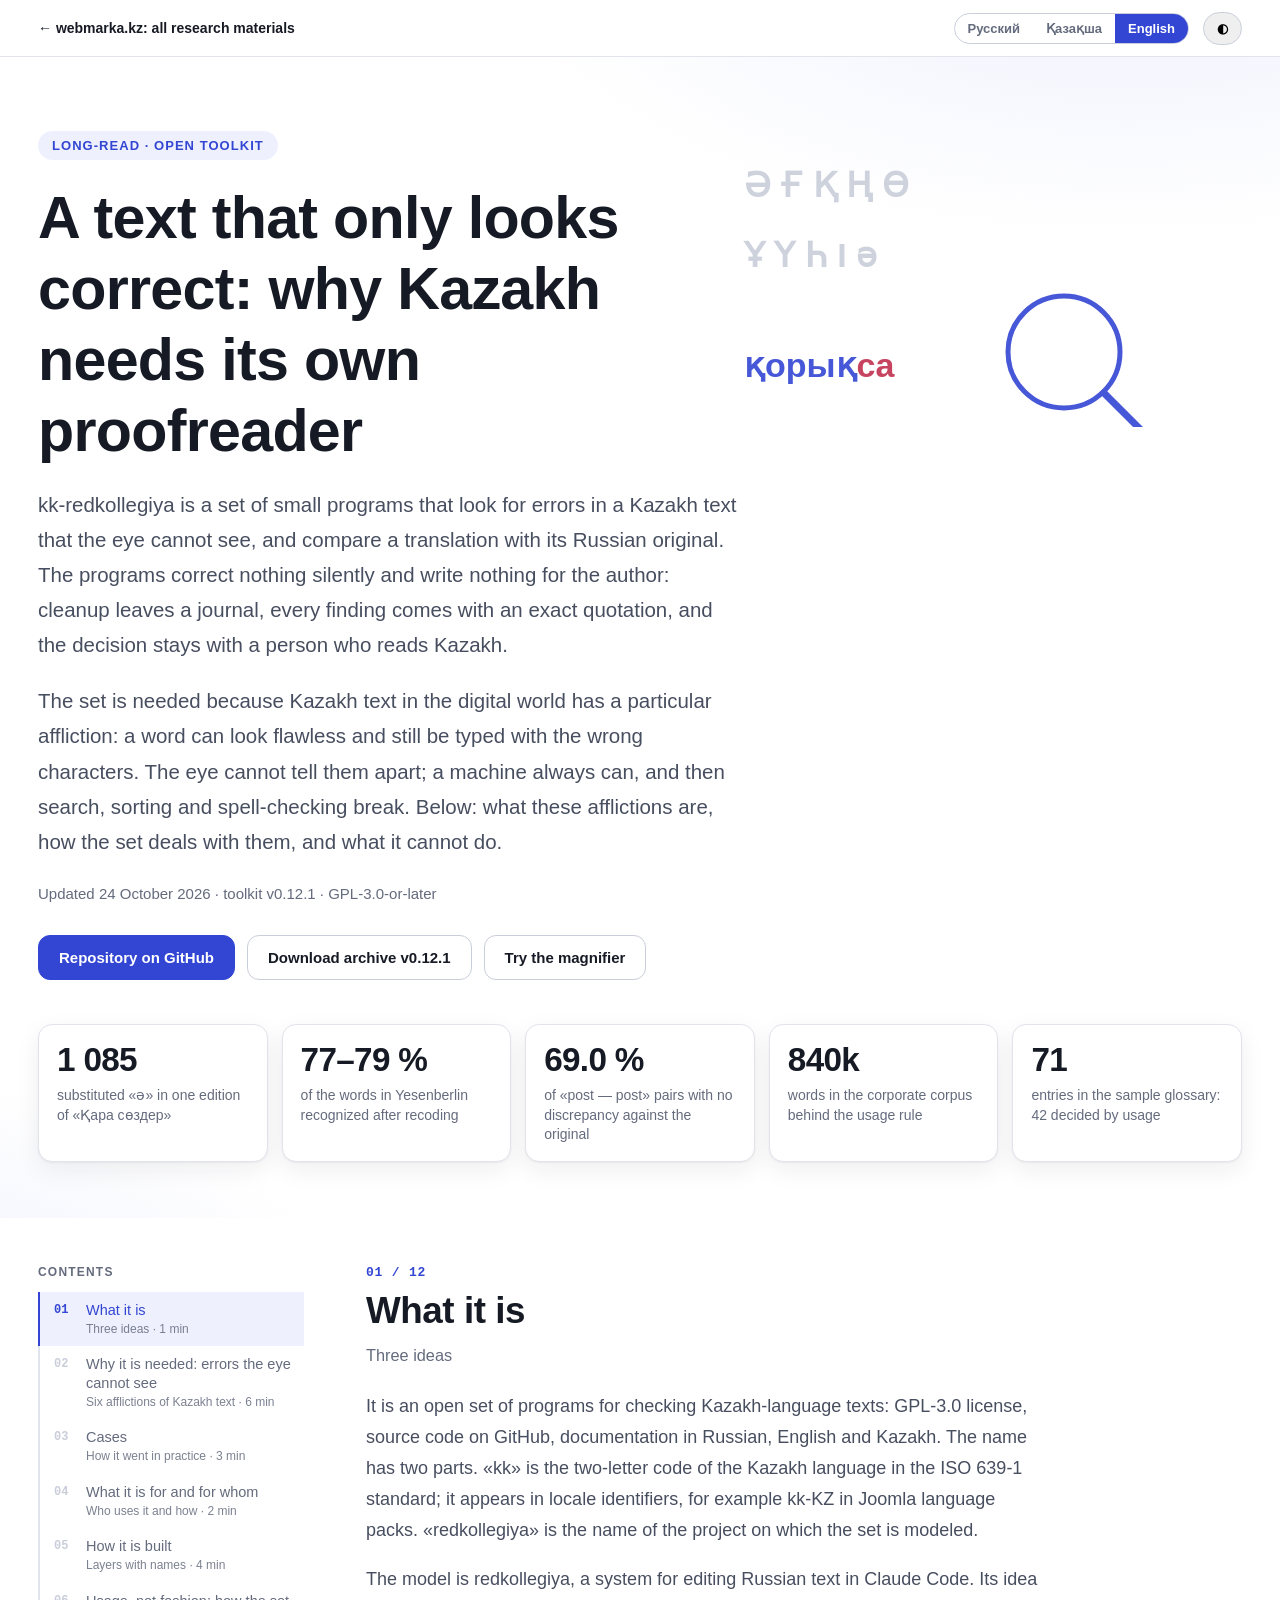
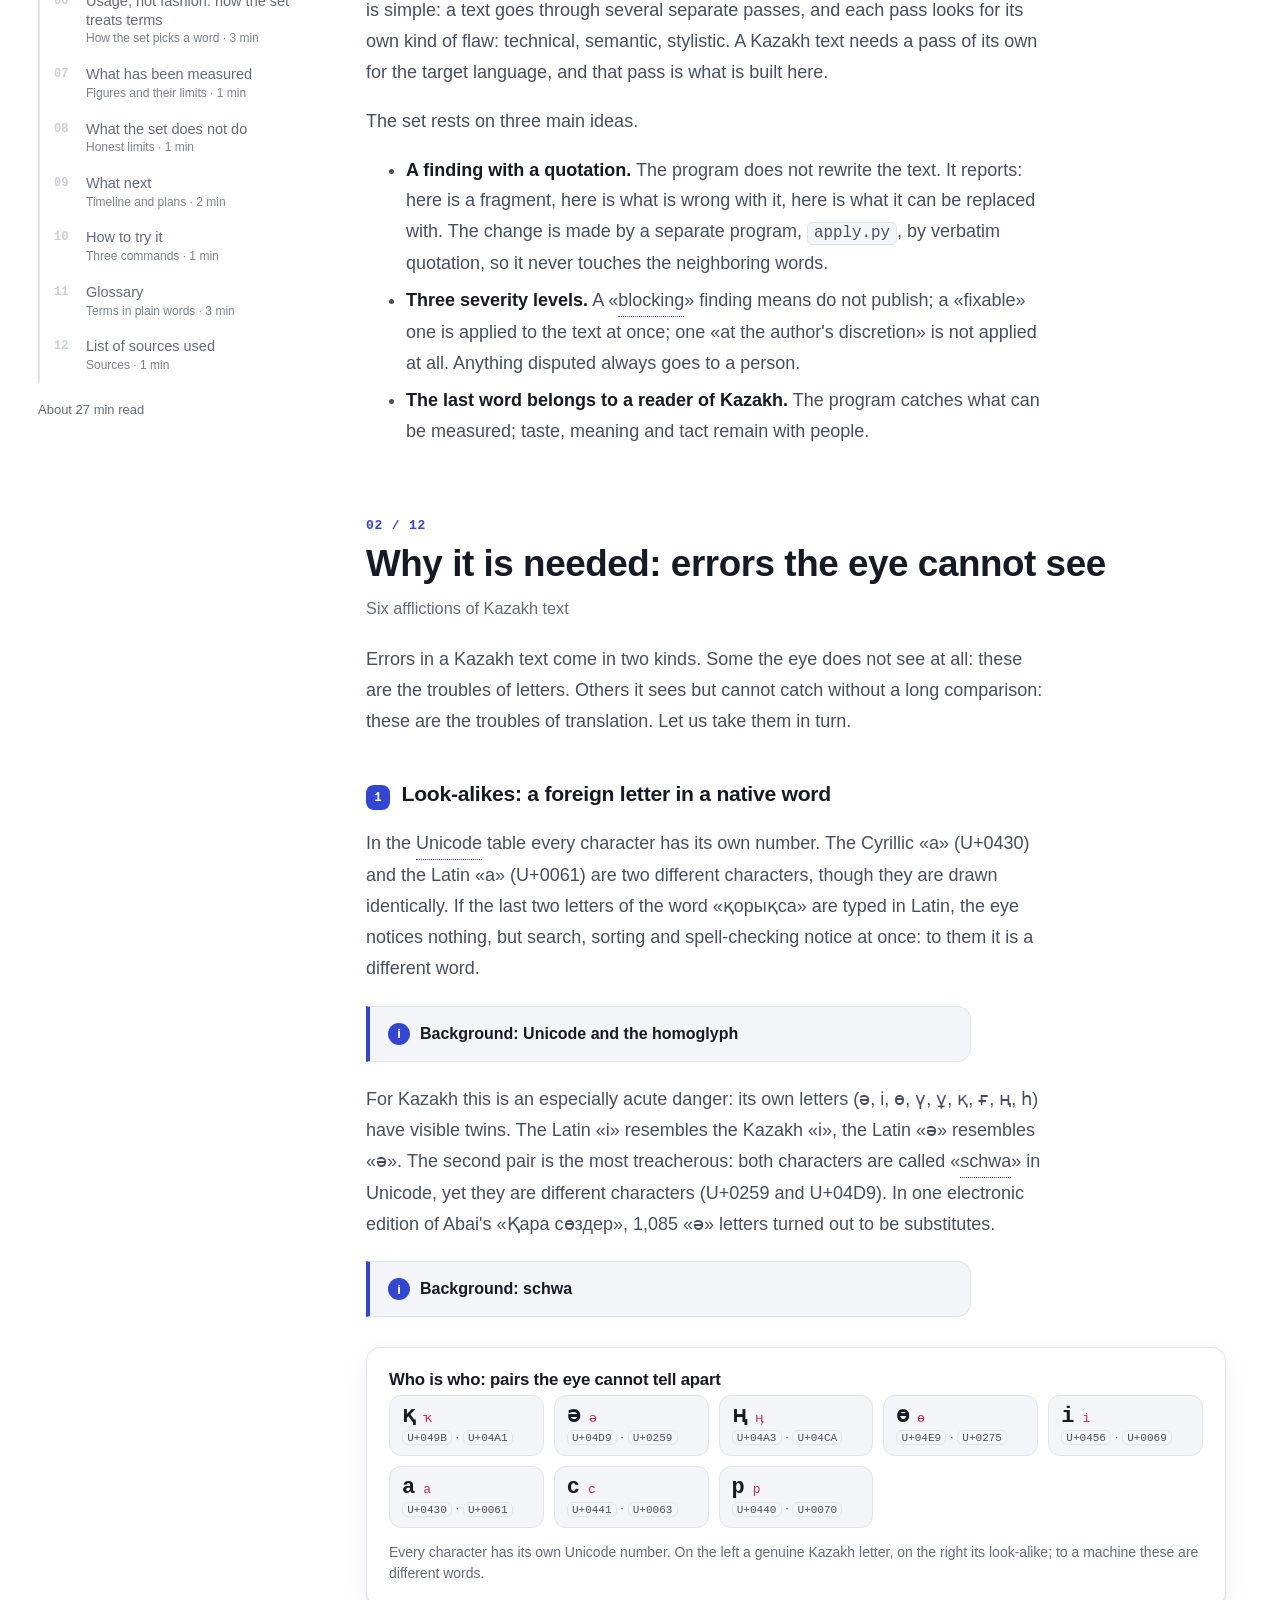
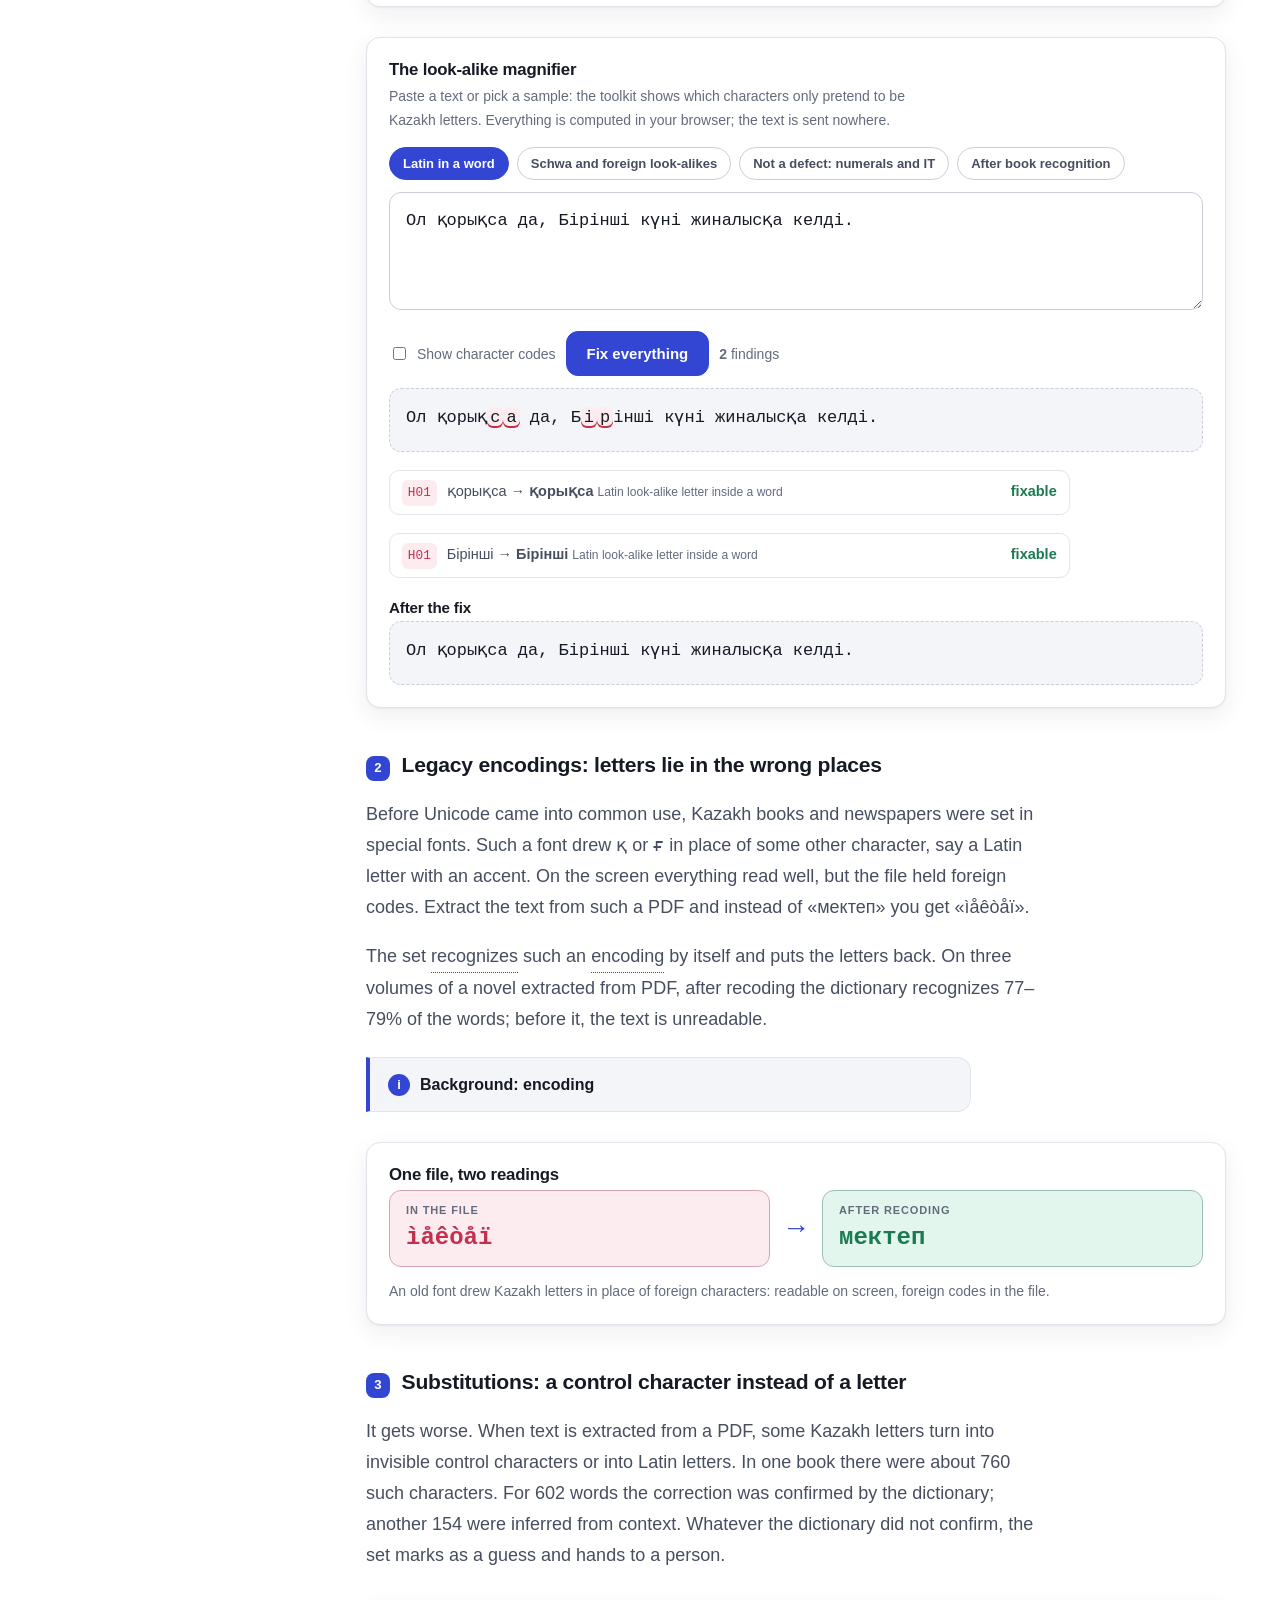
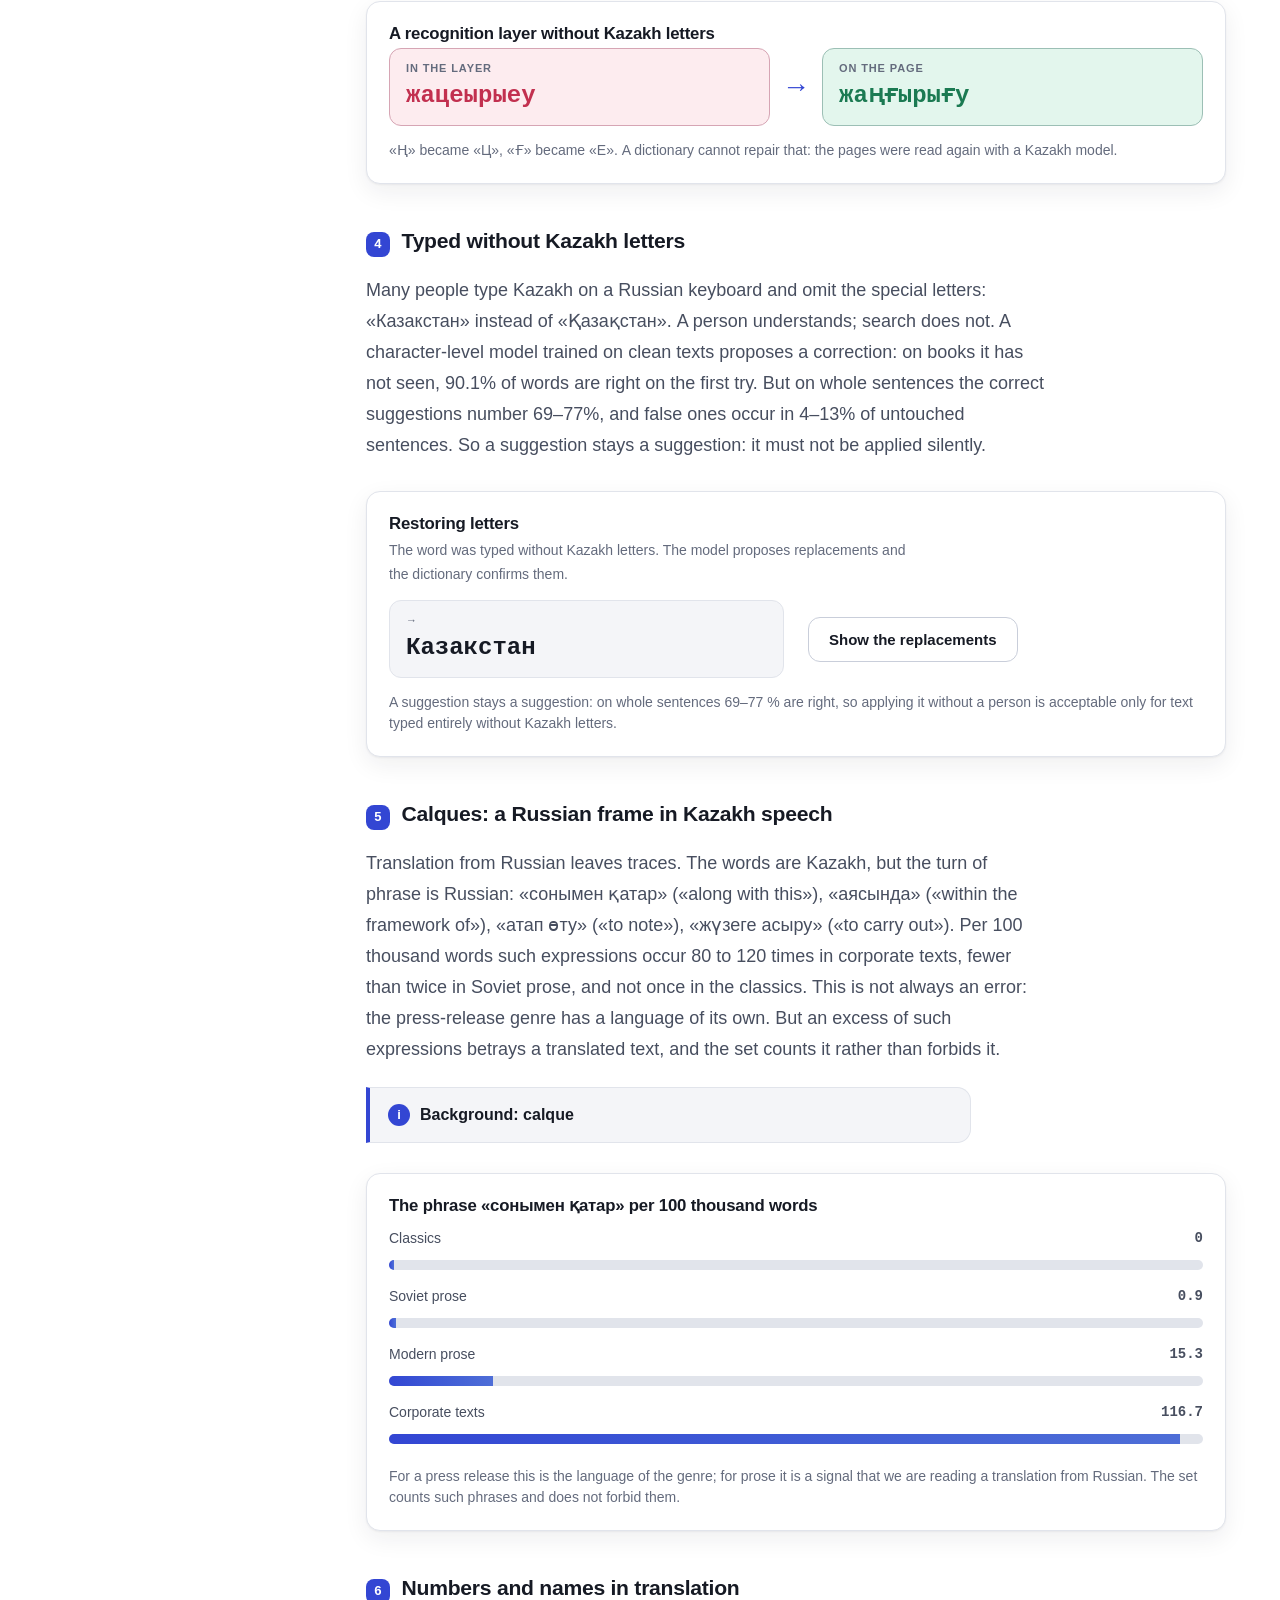
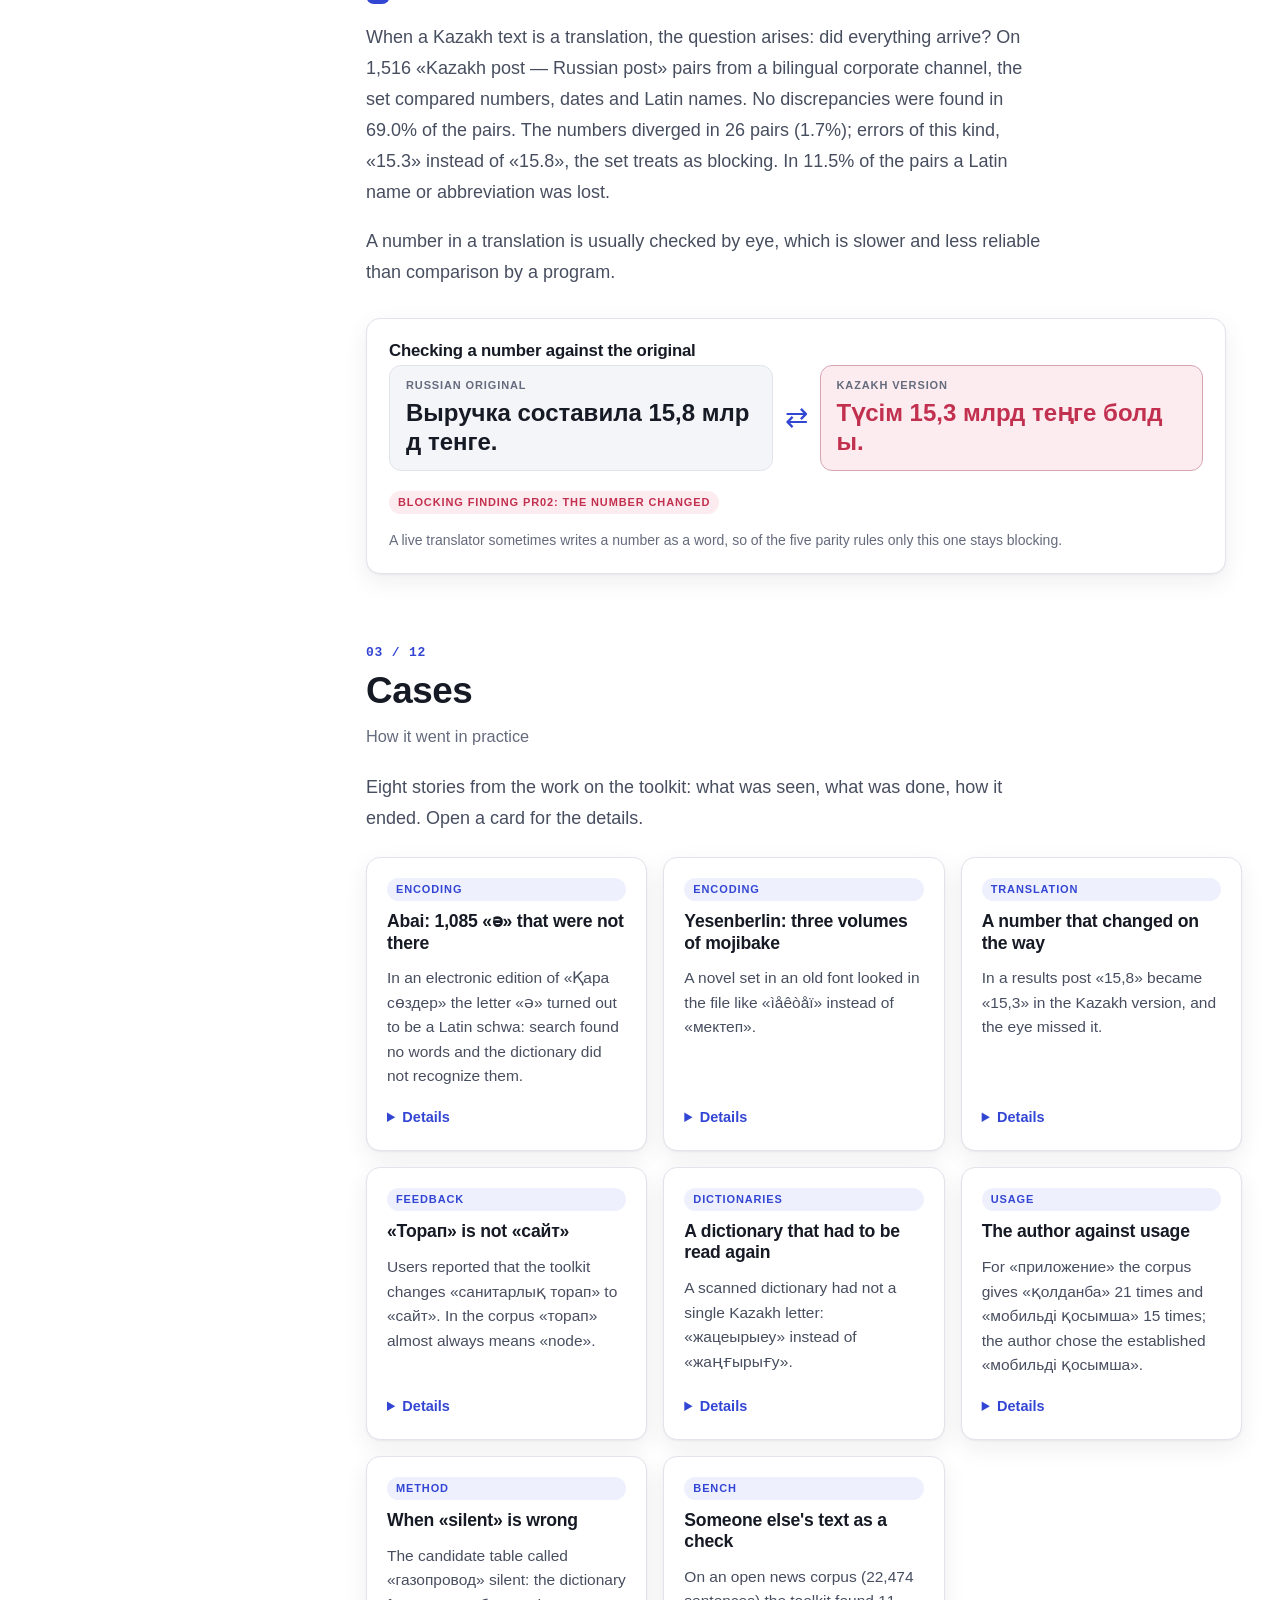
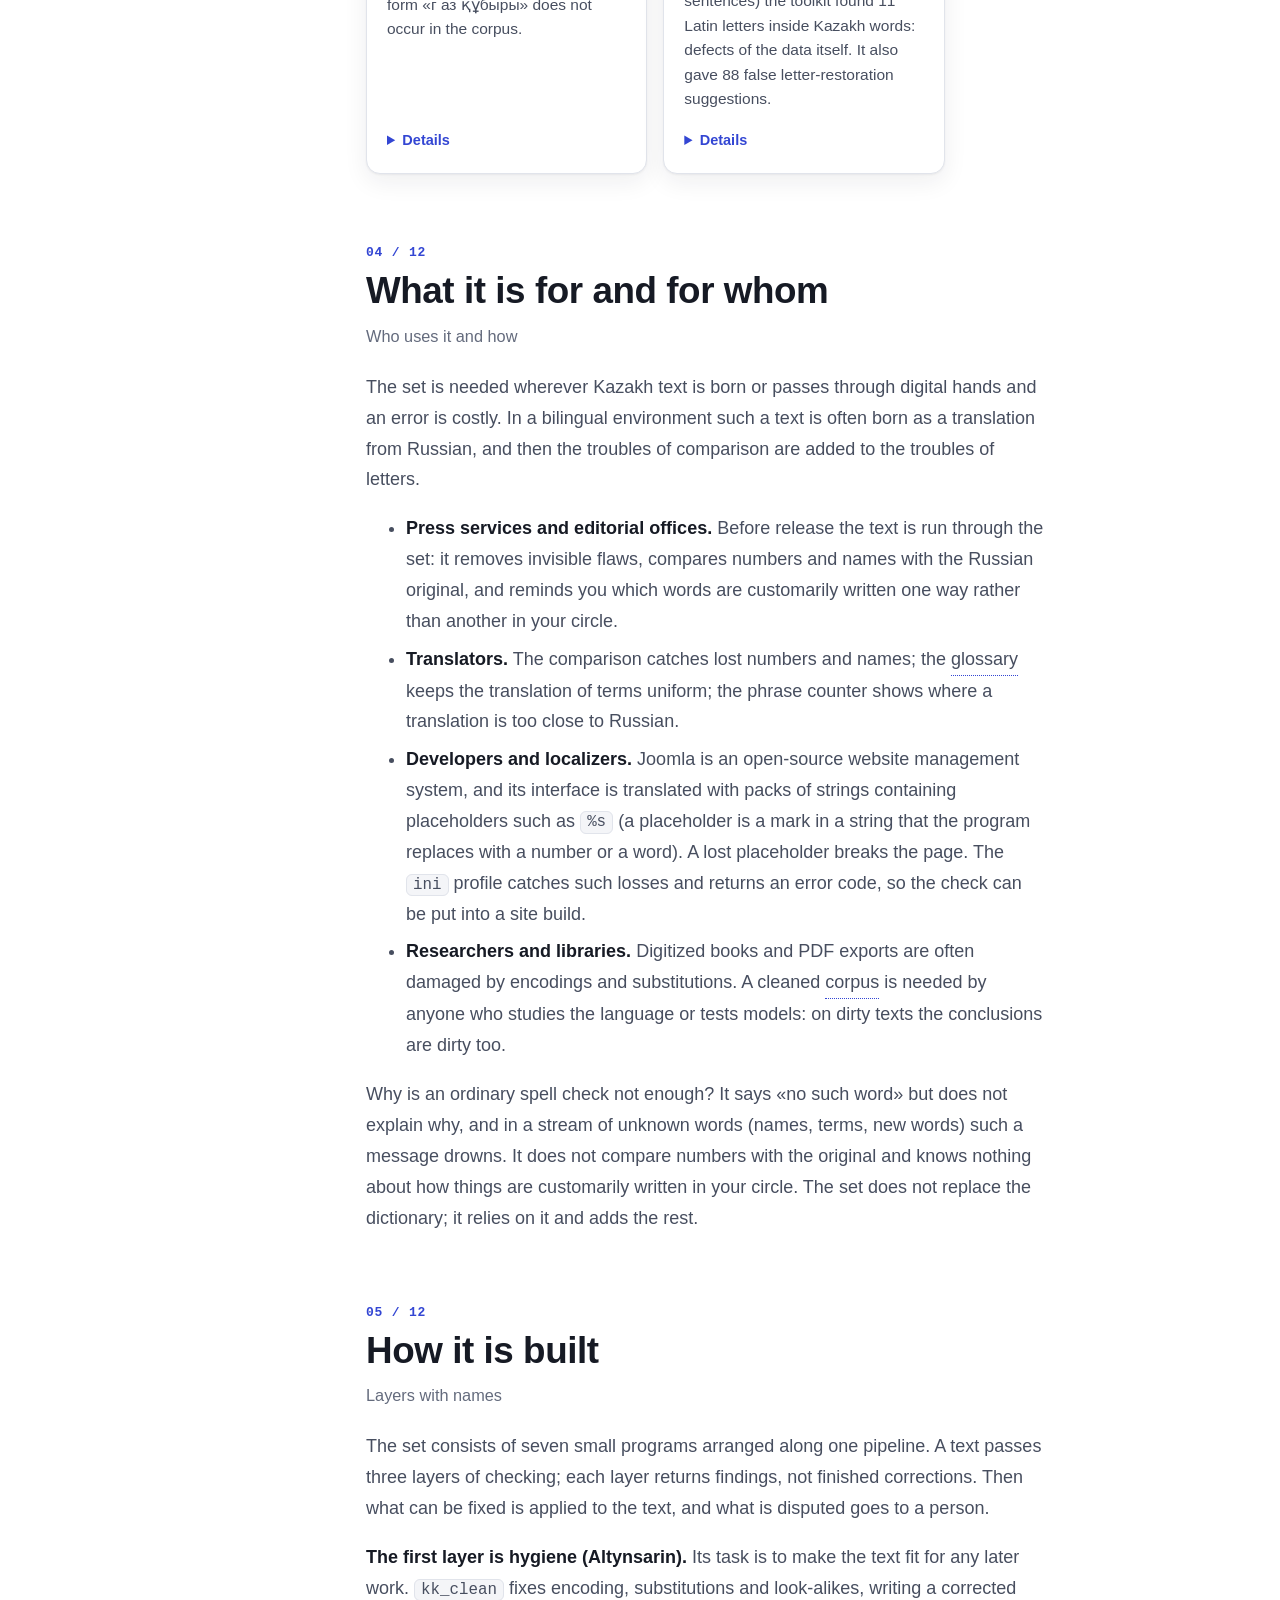
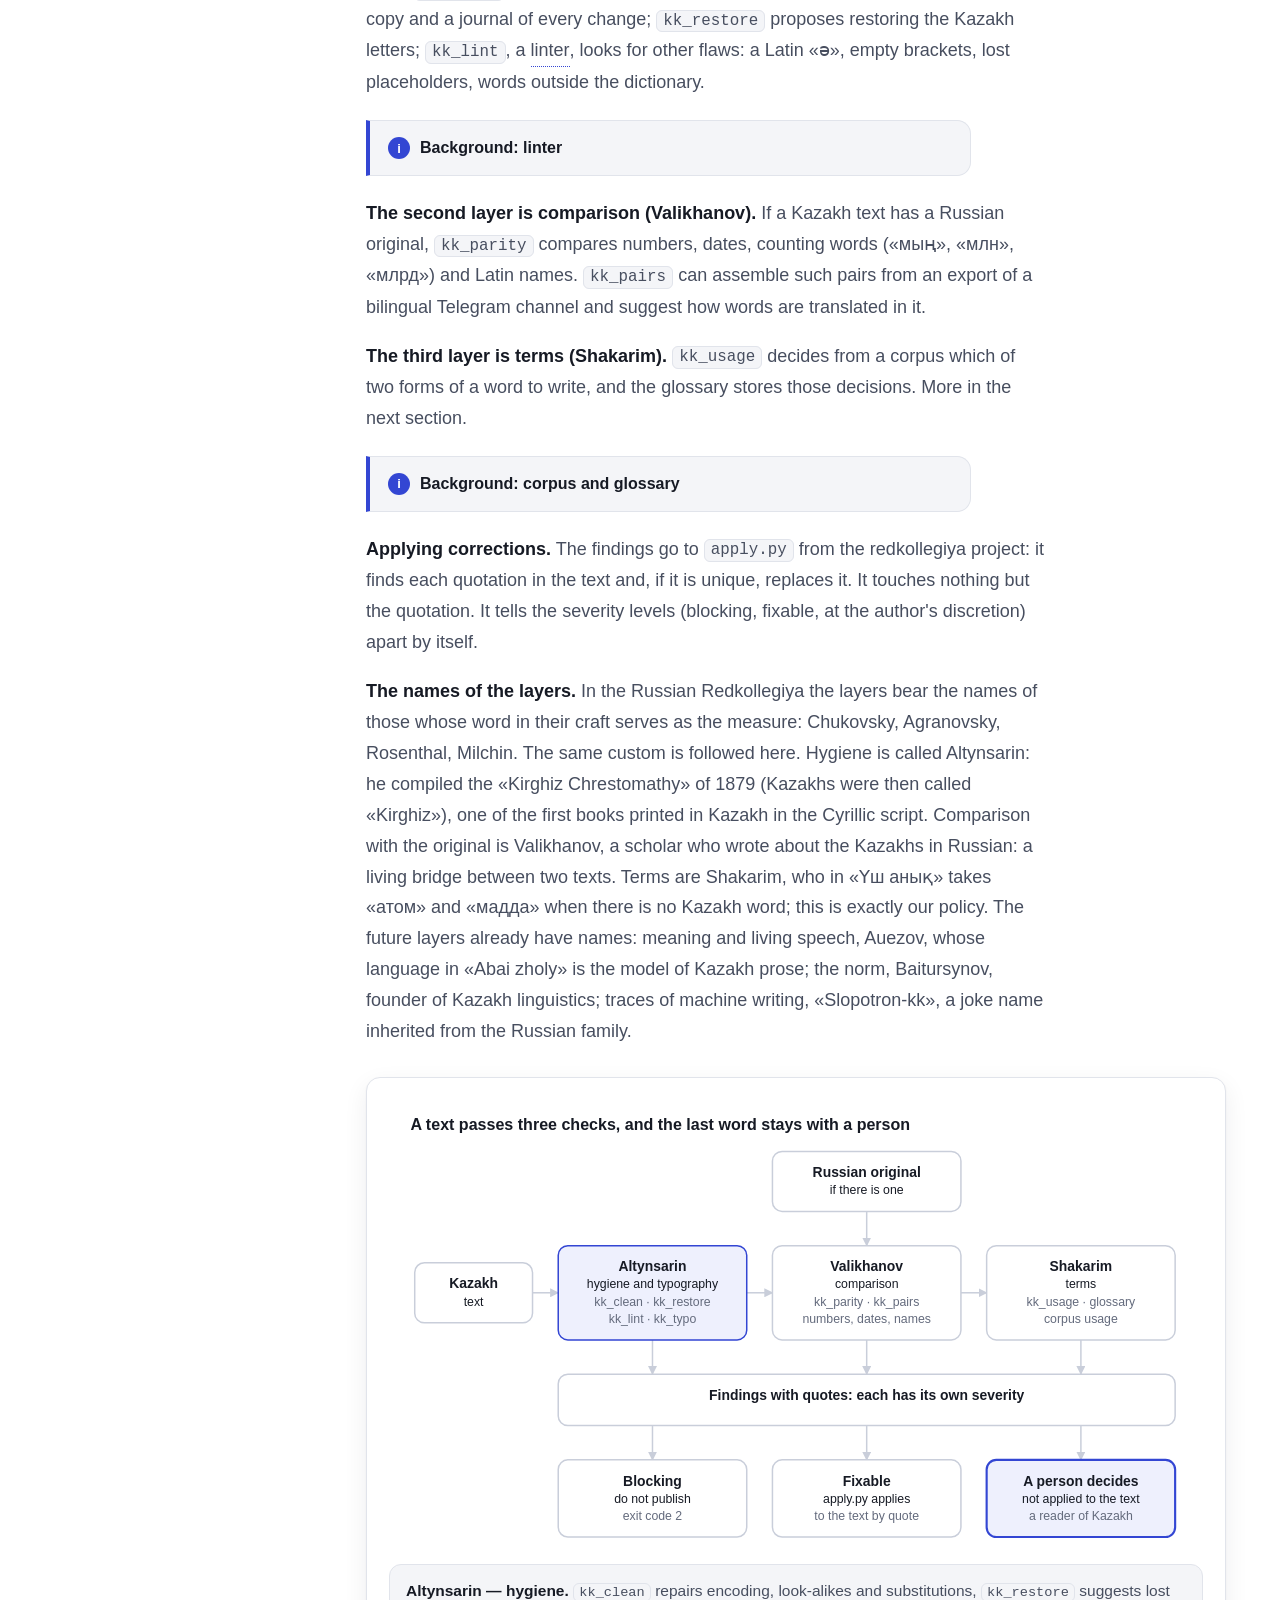
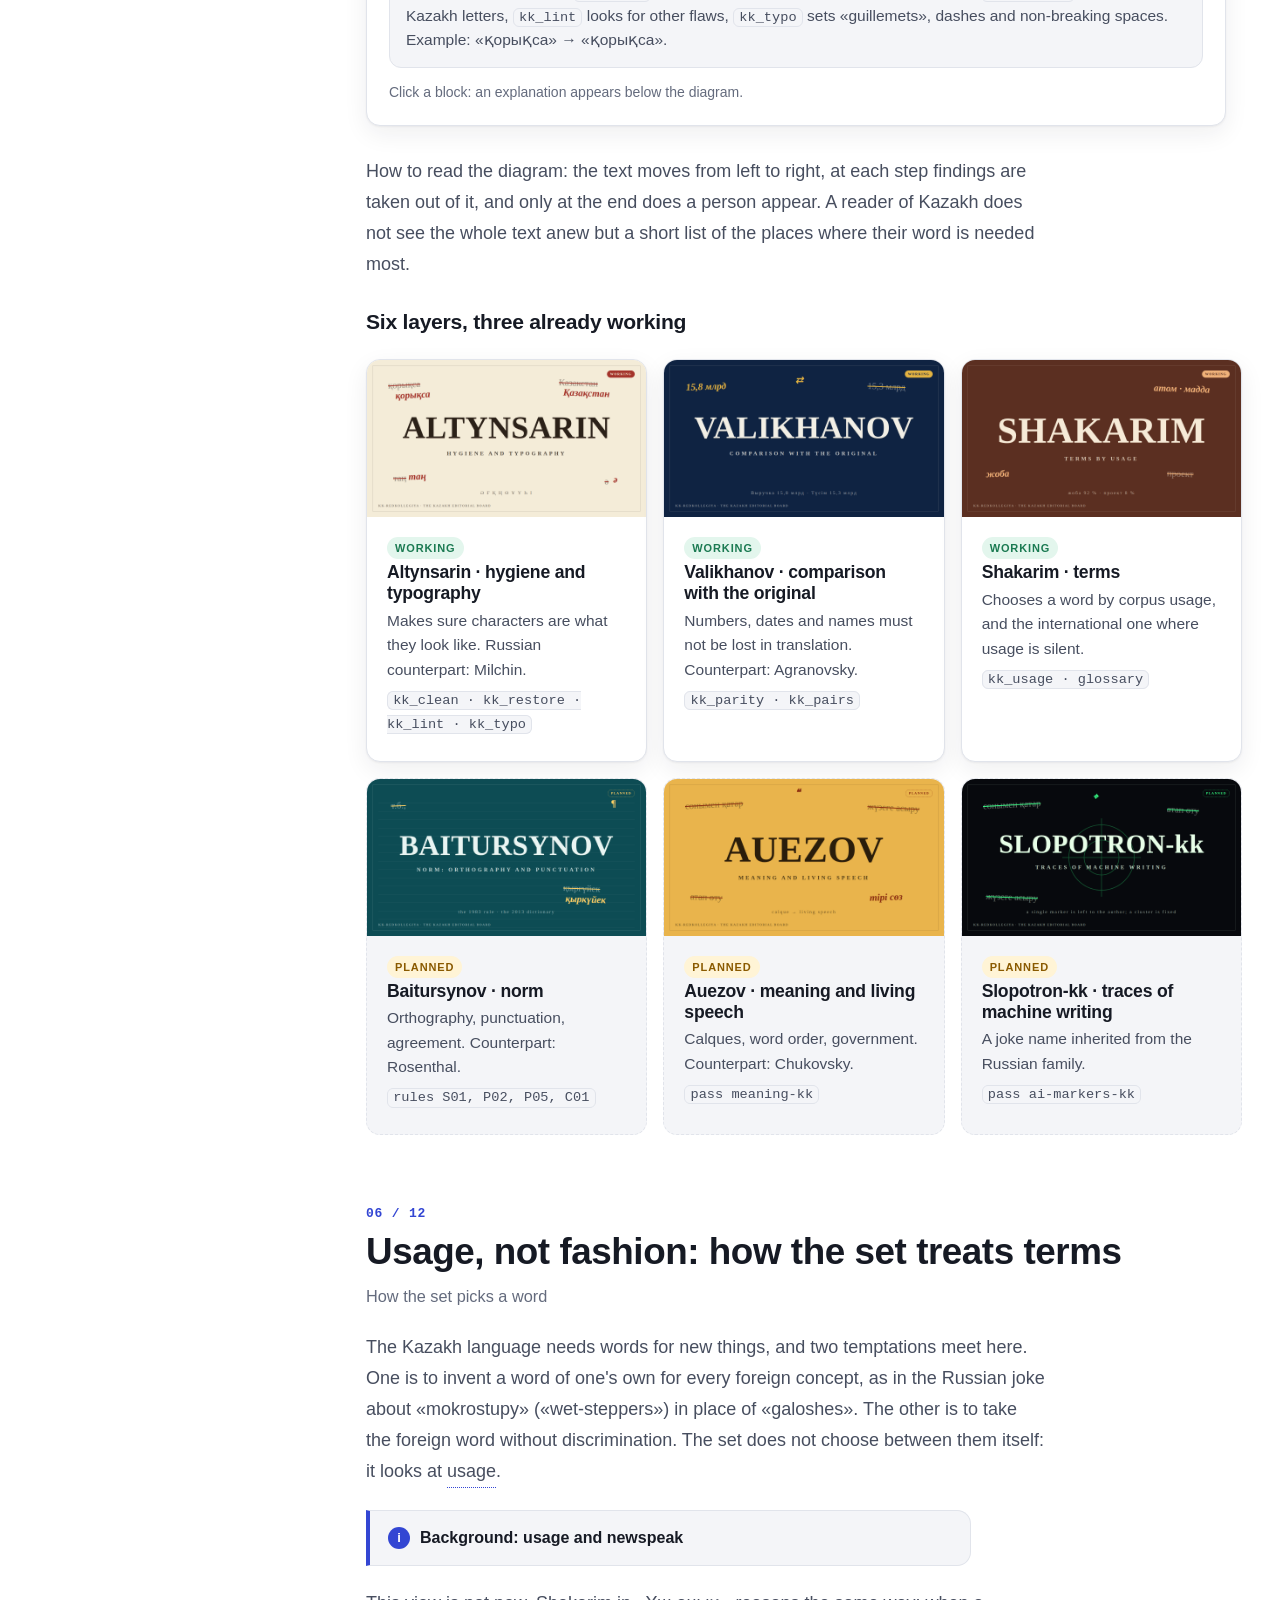
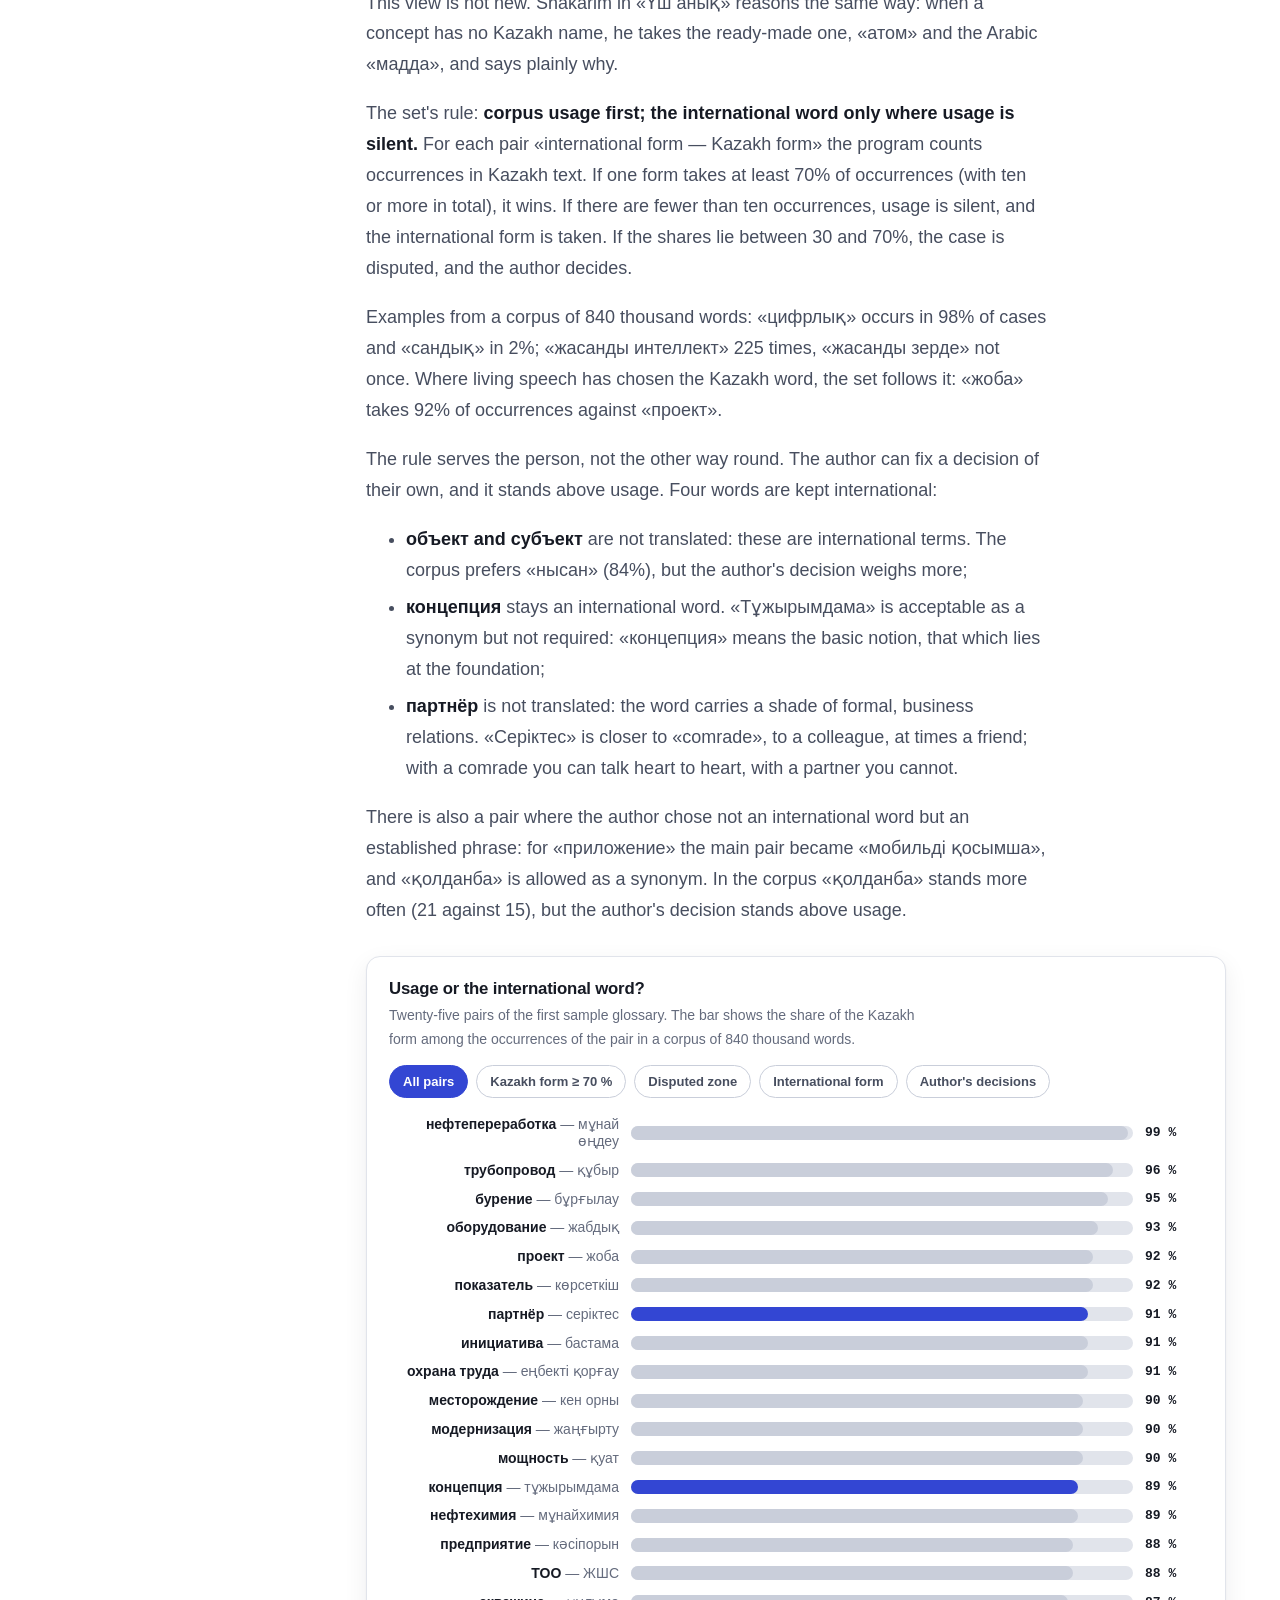
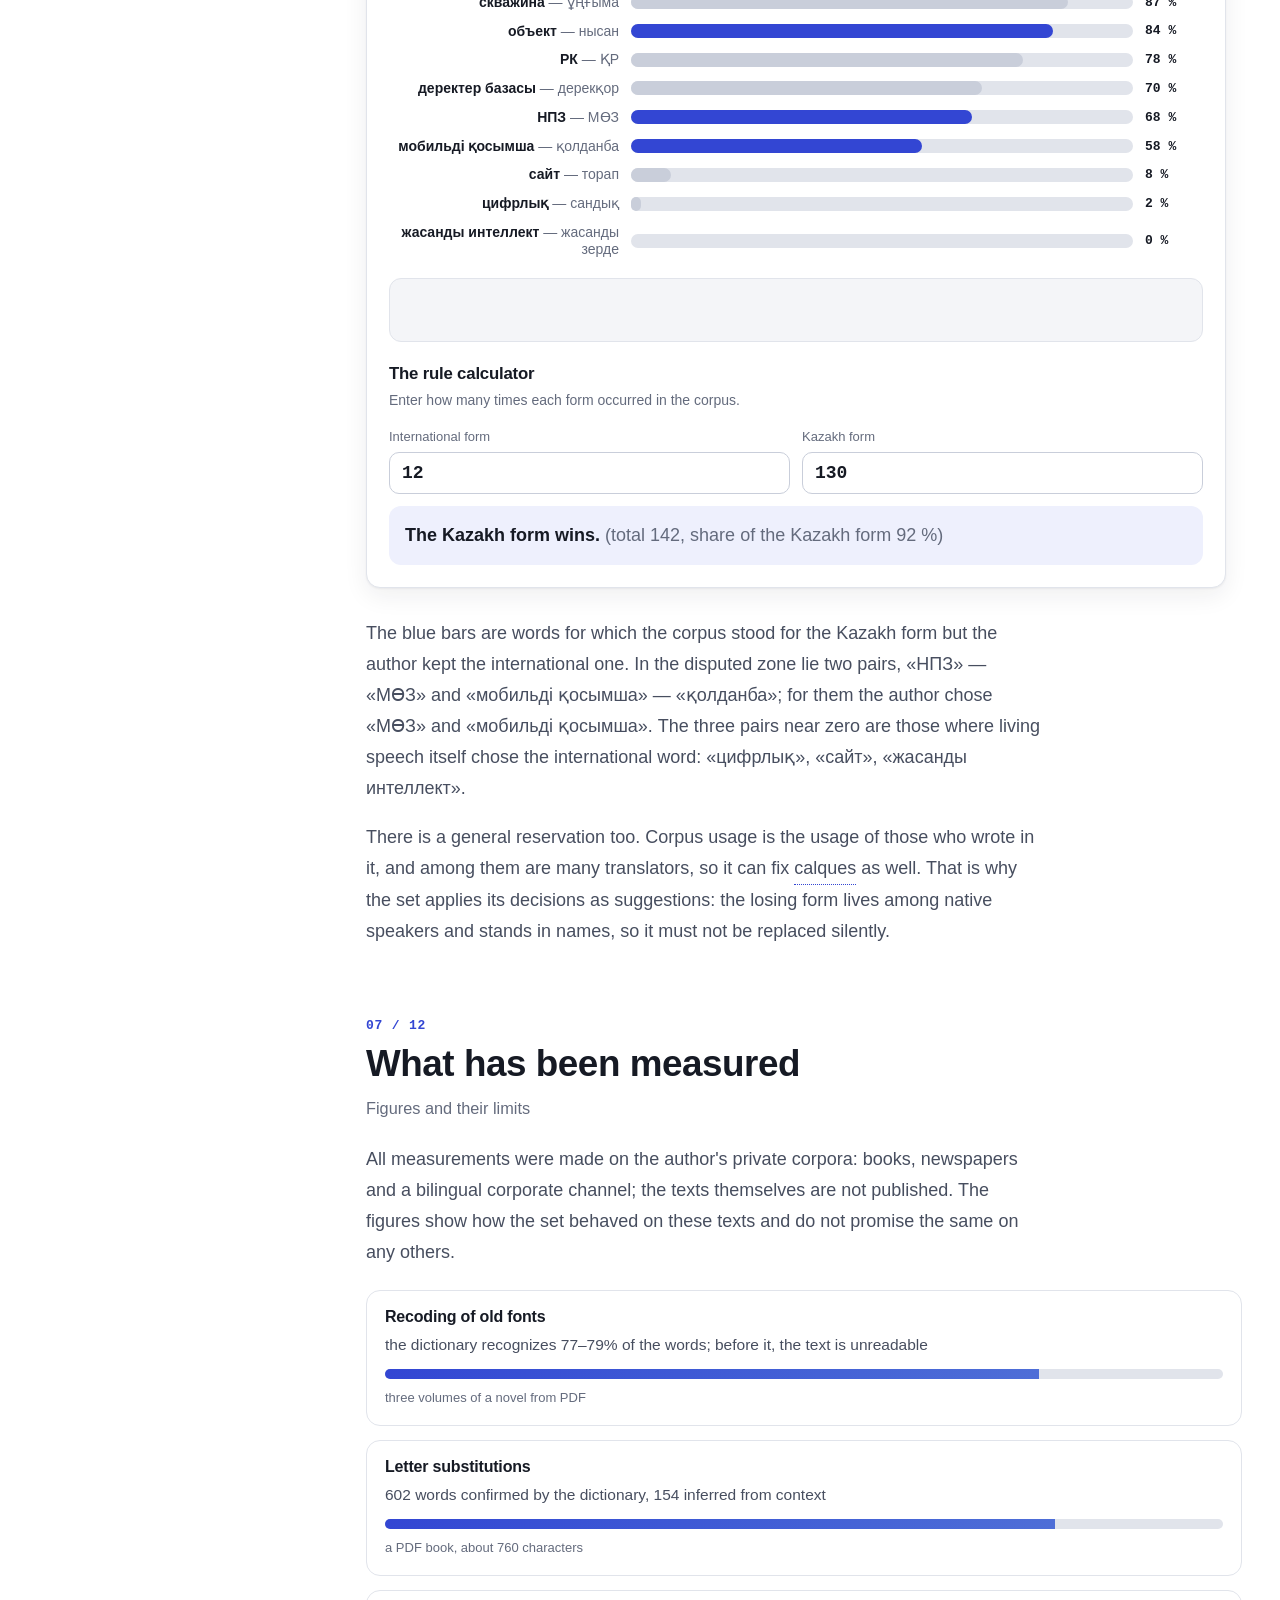
==== commit 0ca5631a: "v0.12.1: типограф показан как готовый в README и лонгриде" ====
--- a/docs/longread/en/index.html
+++ b/docs/longread/en/index.html
@@ -3,7 +3,7 @@
 <head>
 <meta charset="utf-8">
 <meta name="viewport" content="width=device-width, initial-scale=1">
-<!-- build: kk-redkollegiya longread, набор v0.11.1, 2026-10-24 -->
+<!-- build: kk-redkollegiya longread, набор v0.12.1, 2026-10-24 -->
 <!-- ссылка «все материалы исследования» уже есть в шапке страницы -->
 <title>kk-redkollegiya: why Kazakh needs its own proofreader — long-read — Webmarka</title>
 <meta name="description" content="An open toolkit for checking Kazakh texts and translations: encoding, look-alikes, comparison with the original, terms by usage. A long-read with live examples.">
@@ -15,7 +15,7 @@
 <meta property="og:url" content="https://webmarka.kz/research/kk-redkollegiya/en/"><meta property="og:title" content="kk-redkollegiya: why Kazakh needs its own proofreader"><meta property="og:description" content="An open toolkit for checking Kazakh texts and translations: encoding, look-alikes, comparison with the original, terms by usage. A long-read with live examples.">
 <meta property="og:image" content="https://webmarka.kz/assets/media/2026/kk-redkollegiya-og.jpg"><meta name="twitter:card" content="summary_large_image">
 <link rel="icon" href="https://webmarka.kz/assets/img/favicon.svg" type="image/svg+xml">
-<link rel="stylesheet" href="../assets/longread.css?v=0.11.1">
+<link rel="stylesheet" href="../assets/longread.css?v=0.12.1">
 <script type="application/ld+json">{"@context": "https://schema.org", "@graph": [{"@type": "TechArticle", "@id": "https://webmarka.kz/research/kk-redkollegiya/en/#article", "headline": "A text that only looks correct: why Kazakh needs its own proofreader", "inLanguage": "en", "datePublished": "2026-10-13", "dateModified": "2026-10-24", "author": {"@id": "https://webmarka.kz/#person"}, "mainEntityOfPage": "https://webmarka.kz/research/kk-redkollegiya/en/", "image": "https://webmarka.kz/assets/media/2026/kk-redkollegiya-og.jpg", "about": {"@type": "SoftwareSourceCode", "name": "kk-redkollegiya", "codeRepository": "https://github.com/bsakhanov/kk-redkollegiya", "license": "https://www.gnu.org/licenses/gpl-3.0.html"}}]}</script>
 </head>
 <body>
@@ -23,8 +23,8 @@
 <button class="seg" id="theme" type="button" style="padding:8px 13px;font-weight:600;font-size:13px" aria-label="Theme">◐</button></div><div class="prog"></div></header>
 <main>
 <div class="hero"><div class="wrap"><svg class="lk" viewBox="0 0 520 300" aria-hidden="true"><text x="10" y="70" class="ghost">Ә Ғ Қ Ң Ө</text><text x="10" y="140" class="ghost">Ұ Ү Һ І ә</text><text x="10" y="250">қорық<tspan fill="var(--bad)">ca</tspan></text><circle cx="330" cy="225" r="56" fill="none" stroke="var(--pri)" stroke-width="5"/><path d="M370 266L410 306" stroke="var(--pri)" stroke-width="7" stroke-linecap="round"/></svg><span class="kick">Long-read · open toolkit</span><h1>A text that only looks correct: why Kazakh needs its own proofreader</h1><div class="lead"><p>kk-redkollegiya is a set of small programs that look for errors in a Kazakh text that the eye cannot see, and compare a translation with its Russian original. The programs correct nothing silently and write nothing for the author: cleanup leaves a journal, every finding comes with an exact quotation, and the decision stays with a person who reads Kazakh.</p><p>The set is needed because Kazakh text in the digital world has a particular affliction: a word can look flawless and still be typed with the wrong characters. The eye cannot tell them apart; a machine always can, and then search, sorting and spell-checking break. Below: what these afflictions are, how the set deals with them, and what it cannot do.</p></div>
-<p class="meta">Updated 24 October 2026 · toolkit v0.11.1 · GPL-3.0-or-later</p>
-<div class="cta"><a class="btn pri" href="https://github.com/bsakhanov/kk-redkollegiya">Repository on GitHub</a><a class="btn" href="https://github.com/bsakhanov/kk-redkollegiya/releases/latest">Download archive v0.11.1</a><a class="btn" href="#pg">Try the magnifier</a></div>
+<p class="meta">Updated 24 October 2026 · toolkit v0.12.1 · GPL-3.0-or-later</p>
+<div class="cta"><a class="btn pri" href="https://github.com/bsakhanov/kk-redkollegiya">Repository on GitHub</a><a class="btn" href="https://github.com/bsakhanov/kk-redkollegiya/releases/latest">Download archive v0.12.1</a><a class="btn" href="#pg">Try the magnifier</a></div>
 <div class="stats"><div class="stat"><b data-count=1085 data-suf="">0</b><span>substituted «ә» in one edition of «Қара сөздер»</span></div><div class="stat"><b>77–79 %</b><span>of the words in Yesenberlin recognized after recoding</span></div><div class="stat"><b>69.0 %</b><span>of «post — post» pairs with no discrepancy against the original</span></div><div class="stat"><b data-count=840 data-suf="k">0k</b><span>words in the corporate corpus behind the usage rule</span></div><div class="stat"><b data-count=71 data-suf="">0</b><span>entries in the sample glossary: 42 decided by usage</span></div></div></div></div>
 <div class="wrap layout"><aside class="toc" aria-label="Contents"><h2>Contents</h2><ol><li><a href="#s1"><i>01</i><span>What it is<small>Three ideas</small></span></a></li><li><a href="#s2"><i>02</i><span>Why it is needed: errors the eye cannot see<small>Six afflictions of Kazakh text</small></span></a></li><li><a href="#s3"><i>03</i><span>Cases<small>How it went in practice</small></span></a></li><li><a href="#s4"><i>04</i><span>What it is for and for whom<small>Who uses it and how</small></span></a></li><li><a href="#s5"><i>05</i><span>How it is built<small>Layers with names</small></span></a></li><li><a href="#s6"><i>06</i><span>Usage, not fashion: how the set treats terms<small>How the set picks a word</small></span></a></li><li><a href="#s7"><i>07</i><span>What has been measured<small>Figures and their limits</small></span></a></li><li><a href="#s8"><i>08</i><span>What the set does not do<small>Honest limits</small></span></a></li><li><a href="#s9"><i>09</i><span>What next<small>Timeline and plans</small></span></a></li><li><a href="#s10"><i>10</i><span>How to try it<small>Three commands</small></span></a></li><li><a href="#s11"><i>11</i><span>Glossary<small>Terms in plain words</small></span></a></li><li><a href="#s12"><i>12</i><span>List of sources used<small>Sources</small></span></a></li></ol><p class="eta" id="eta" data-t="About {n} min read"></p></aside>
 <article><section id="s1" class="rv"><h2><span class="n">01 / 12</span>What it is</h2><p class="sub">Three ideas</p><p>It is an open set of programs for checking Kazakh-language texts: GPL-3.0 license, source code on GitHub, documentation in Russian, English and Kazakh. The name has two parts. «kk» is the two-letter code of the Kazakh language in the ISO 639-1 standard; it appears in locale identifiers, for example kk-KZ in Joomla language packs. «redkollegiya» is the name of the project on which the set is modeled.</p>
@@ -68,8 +68,8 @@
 <details class="callout"><summary>Background: corpus and glossary</summary><p>«Corpus» is from the Latin <em>corpus</em>, «body»: linguists call a collection of texts assembled for the study of a language by this name. «Glossary» goes back to the Greek <em>glôssa</em>, «tongue, an obscure word that needs explaining»: at first it named a list of explanations of difficult words in old manuscripts; now it is a list of terms with their accepted translation.</p></details>
 <p><strong>Applying corrections.</strong> The findings go to <code>apply.py</code> from the redkollegiya project: it finds each quotation in the text and, if it is unique, replaces it. It touches nothing but the quotation. It tells the severity levels (blocking, fixable, at the author's discretion) apart by itself.</p>
 <p><strong>The names of the layers.</strong> In the Russian Redkollegiya the layers bear the names of those whose word in their craft serves as the measure: Chukovsky, Agranovsky, Rosenthal, Milchin. The same custom is followed here. Hygiene is called Altynsarin: he compiled the «Kirghiz Chrestomathy» of 1879 (Kazakhs were then called «Kirghiz»), one of the first books printed in Kazakh in the Cyrillic script. Comparison with the original is Valikhanov, a scholar who wrote about the Kazakhs in Russian: a living bridge between two texts. Terms are Shakarim, who in «Үш анық» takes «атом» and «мадда» when there is no Kazakh word; this is exactly our policy. The future layers already have names: meaning and living speech, Auezov, whose language in «Abai zholy» is the model of Kazakh prose; the norm, Baitursynov, founder of Kazakh linguistics; traces of machine writing, «Slopotron-kk», a joke name inherited from the Russian family.</p>
-<figure class="fig pipe rv"><div class="sc"><svg viewBox="0 0 760 420" role="img" aria-label="A text passes three checks, and the last word stays with a person"><text x="20" y="28" font-size="15" font-weight="700" fill="var(--ink)">A text passes three checks, and the last word stays with a person</text><defs><marker id="ar" viewBox="0 0 10 10" refX="9" refY="5" markerWidth="6" markerHeight="6" orient="auto-start-reverse"><path d="M0 0L10 5L0 10z" fill="var(--line2)"/></marker></defs><g fill="none" stroke="var(--line2)" stroke-width="1.4"><path d="M134 180H158" marker-end="url(#ar)"/><path d="M334 180H358" marker-end="url(#ar)"/><path d="M534 180H558" marker-end="url(#ar)"/><path d="M446 104V136" marker-end="url(#ar)"/><path d="M246 224V256" marker-end="url(#ar)"/><path d="M446 224V256" marker-end="url(#ar)"/><path d="M646 224V256" marker-end="url(#ar)"/><path d="M246 304V336" marker-end="url(#ar)"/><path d="M446 304V336" marker-end="url(#ar)"/><path d="M646 304V336" marker-end="url(#ar)"/></g><g data-n="in"><rect x="24" y="152" width="110" height="56" rx="9" fill="var(--paper)" stroke="var(--line2)" stroke-width="1.4"/><text x="79.0" y="176" text-anchor="middle" font-size="13" font-weight="600" fill="var(--ink)">Kazakh</text><text x="79.0" y="192" text-anchor="middle" font-size="11.5" font-weight="400" fill="var(--ink)">text</text></g><g data-n="orig"><rect x="358" y="48" width="176" height="56" rx="9" fill="var(--paper)" stroke="var(--line2)" stroke-width="1.4"/><text x="446.0" y="72" text-anchor="middle" font-size="13" font-weight="600" fill="var(--ink)">Russian original</text><text x="446.0" y="88" text-anchor="middle" font-size="11.5" font-weight="400" fill="var(--ink)">if there is one</text></g><g data-n="L1"><rect x="158" y="136" width="176" height="88" rx="9" fill="var(--paper)" stroke="var(--line2)" stroke-width="1.4"/><text x="246.0" y="160" text-anchor="middle" font-size="13" font-weight="600" fill="var(--ink)">Altynsarin</text><text x="246.0" y="176" text-anchor="middle" font-size="11.5" font-weight="400" fill="var(--ink)">hygiene</text><text x="246.0" y="192" text-anchor="middle" font-size="11.5" font-weight="400" fill="var(--muted)">kk_clean · kk_restore</text><text x="246.0" y="208" text-anchor="middle" font-size="11.5" font-weight="400" fill="var(--muted)">kk_lint (linter)</text></g><g data-n="L2"><rect x="358" y="136" width="176" height="88" rx="9" fill="var(--paper)" stroke="var(--line2)" stroke-width="1.4"/><text x="446.0" y="160" text-anchor="middle" font-size="13" font-weight="600" fill="var(--ink)">Valikhanov</text><text x="446.0" y="176" text-anchor="middle" font-size="11.5" font-weight="400" fill="var(--ink)">comparison</text><text x="446.0" y="192" text-anchor="middle" font-size="11.5" font-weight="400" fill="var(--muted)">kk_parity · kk_pairs</text><text x="446.0" y="208" text-anchor="middle" font-size="11.5" font-weight="400" fill="var(--muted)">numbers, dates, names</text></g><g data-n="L3"><rect x="558" y="136" width="176" height="88" rx="9" fill="var(--paper)" stroke="var(--line2)" stroke-width="1.4"/><text x="646.0" y="160" text-anchor="middle" font-size="13" font-weight="600" fill="var(--ink)">Shakarim</text><text x="646.0" y="176" text-anchor="middle" font-size="11.5" font-weight="400" fill="var(--ink)">terms</text><text x="646.0" y="192" text-anchor="middle" font-size="11.5" font-weight="400" fill="var(--muted)">kk_usage · glossary</text><text x="646.0" y="208" text-anchor="middle" font-size="11.5" font-weight="400" fill="var(--muted)">corpus usage</text></g><g data-n="find"><rect x="158" y="256" width="576" height="48" rx="9" fill="var(--paper)" stroke="var(--line2)" stroke-width="1.4"/><text x="446.0" y="280" text-anchor="middle" font-size="13" font-weight="600" fill="var(--ink)">Findings with quotes: each has its own severity</text></g><g data-n="o1"><rect x="158" y="336" width="176" height="72" rx="9" fill="var(--paper)" stroke="var(--line2)" stroke-width="1.4"/><text x="246.0" y="360" text-anchor="middle" font-size="13" font-weight="600" fill="var(--ink)">Blocking</text><text x="246.0" y="376" text-anchor="middle" font-size="11.5" font-weight="400" fill="var(--ink)">do not publish</text><text x="246.0" y="392" text-anchor="middle" font-size="11.5" font-weight="400" fill="var(--muted)">exit code 2</text></g><g data-n="o2"><rect x="358" y="336" width="176" height="72" rx="9" fill="var(--paper)" stroke="var(--line2)" stroke-width="1.4"/><text x="446.0" y="360" text-anchor="middle" font-size="13" font-weight="600" fill="var(--ink)">Fixable</text><text x="446.0" y="376" text-anchor="middle" font-size="11.5" font-weight="400" fill="var(--ink)">apply.py applies</text><text x="446.0" y="392" text-anchor="middle" font-size="11.5" font-weight="400" fill="var(--muted)">to the text by quote</text></g><g data-n="o3"><rect x="558" y="336" width="176" height="72" rx="9" fill="var(--soft)" stroke="var(--pri)" stroke-width="2"/><text x="646.0" y="360" text-anchor="middle" font-size="13" font-weight="600" fill="var(--ink)">A person decides</text><text x="646.0" y="376" text-anchor="middle" font-size="11.5" font-weight="400" fill="var(--ink)">not applied to the text</text><text x="646.0" y="392" text-anchor="middle" font-size="11.5" font-weight="400" fill="var(--muted)">a reader of Kazakh</text></g></svg></div><div class="panel" aria-live="polite"></div><figcaption>Click a block: an explanation appears below the diagram.</figcaption></figure>
-<p>How to read the diagram: the text moves from left to right, at each step findings are taken out of it, and only at the end does a person appear. A reader of Kazakh does not see the whole text anew but a short list of the places where their word is needed most.</p><h3 style="margin-top:30px">Six layers, three already working</h3><div class="grid"><div class="card layer" style="padding:0;overflow:hidden;display:block"><img src="../assets/characters/altynsarin.en.png" alt="Altynsarin" loading="lazy" style="width:100%;aspect-ratio:16/9;object-fit:cover;display:block"><div style="padding:14px 20px 20px"><span class="st on">working</span><h4>Altynsarin · hygiene and typography</h4><p>Makes sure characters are what they look like. Russian counterpart: Milchin.</p><p><code>kk_clean · kk_restore · kk_lint</code></p></div></div><div class="card layer" style="padding:0;overflow:hidden;display:block"><img src="../assets/characters/valikhanov.en.png" alt="Valikhanov" loading="lazy" style="width:100%;aspect-ratio:16/9;object-fit:cover;display:block"><div style="padding:14px 20px 20px"><span class="st on">working</span><h4>Valikhanov · comparison with the original</h4><p>Numbers, dates and names must not be lost in translation. Counterpart: Agranovsky.</p><p><code>kk_parity · kk_pairs</code></p></div></div><div class="card layer" style="padding:0;overflow:hidden;display:block"><img src="../assets/characters/shakarim.en.png" alt="Shakarim" loading="lazy" style="width:100%;aspect-ratio:16/9;object-fit:cover;display:block"><div style="padding:14px 20px 20px"><span class="st on">working</span><h4>Shakarim · terms</h4><p>Chooses a word by corpus usage, and the international one where usage is silent.</p><p><code>kk_usage · glossary</code></p></div></div><div class="card layer plan" style="padding:0;overflow:hidden;display:block"><img src="../assets/characters/baitursynov.en.png" alt="Baitursynov" loading="lazy" style="width:100%;aspect-ratio:16/9;object-fit:cover;display:block"><div style="padding:14px 20px 20px"><span class="st pl">planned</span><h4>Baitursynov · norm</h4><p>Orthography, punctuation, agreement. Counterpart: Rosenthal.</p><p><code>rules S01, P02, P05, C01</code></p></div></div><div class="card layer plan" style="padding:0;overflow:hidden;display:block"><img src="../assets/characters/auezov.en.png" alt="Auezov" loading="lazy" style="width:100%;aspect-ratio:16/9;object-fit:cover;display:block"><div style="padding:14px 20px 20px"><span class="st pl">planned</span><h4>Auezov · meaning and living speech</h4><p>Calques, word order, government. Counterpart: Chukovsky.</p><p><code>pass meaning-kk</code></p></div></div><div class="card layer plan" style="padding:0;overflow:hidden;display:block"><img src="../assets/characters/slopotron.en.png" alt="Slopotron-kk" loading="lazy" style="width:100%;aspect-ratio:16/9;object-fit:cover;display:block"><div style="padding:14px 20px 20px"><span class="st pl">planned</span><h4>Slopotron-kk · traces of machine writing</h4><p>A joke name inherited from the Russian family.</p><p><code>pass ai-markers-kk</code></p></div></div></div></section><section id="s6" class="rv"><h2><span class="n">06 / 12</span>Usage, not fashion: how the set treats terms</h2><p class="sub">How the set picks a word</p><p>The Kazakh language needs words for new things, and two temptations meet here. One is to invent a word of one's own for every foreign concept, as in the Russian joke about «mokrostupy» («wet-steppers») in place of «galoshes». The other is to take the foreign word without discrimination. The set does not choose between them itself: it looks at <button class="term" type="button" data-t="usus">usage</button>.</p>
+<figure class="fig pipe rv"><div class="sc"><svg viewBox="0 0 760 420" role="img" aria-label="A text passes three checks, and the last word stays with a person"><text x="20" y="28" font-size="15" font-weight="700" fill="var(--ink)">A text passes three checks, and the last word stays with a person</text><defs><marker id="ar" viewBox="0 0 10 10" refX="9" refY="5" markerWidth="6" markerHeight="6" orient="auto-start-reverse"><path d="M0 0L10 5L0 10z" fill="var(--line2)"/></marker></defs><g fill="none" stroke="var(--line2)" stroke-width="1.4"><path d="M134 180H158" marker-end="url(#ar)"/><path d="M334 180H358" marker-end="url(#ar)"/><path d="M534 180H558" marker-end="url(#ar)"/><path d="M446 104V136" marker-end="url(#ar)"/><path d="M246 224V256" marker-end="url(#ar)"/><path d="M446 224V256" marker-end="url(#ar)"/><path d="M646 224V256" marker-end="url(#ar)"/><path d="M246 304V336" marker-end="url(#ar)"/><path d="M446 304V336" marker-end="url(#ar)"/><path d="M646 304V336" marker-end="url(#ar)"/></g><g data-n="in"><rect x="24" y="152" width="110" height="56" rx="9" fill="var(--paper)" stroke="var(--line2)" stroke-width="1.4"/><text x="79.0" y="176" text-anchor="middle" font-size="13" font-weight="600" fill="var(--ink)">Kazakh</text><text x="79.0" y="192" text-anchor="middle" font-size="11.5" font-weight="400" fill="var(--ink)">text</text></g><g data-n="orig"><rect x="358" y="48" width="176" height="56" rx="9" fill="var(--paper)" stroke="var(--line2)" stroke-width="1.4"/><text x="446.0" y="72" text-anchor="middle" font-size="13" font-weight="600" fill="var(--ink)">Russian original</text><text x="446.0" y="88" text-anchor="middle" font-size="11.5" font-weight="400" fill="var(--ink)">if there is one</text></g><g data-n="L1"><rect x="158" y="136" width="176" height="88" rx="9" fill="var(--paper)" stroke="var(--line2)" stroke-width="1.4"/><text x="246.0" y="160" text-anchor="middle" font-size="13" font-weight="600" fill="var(--ink)">Altynsarin</text><text x="246.0" y="176" text-anchor="middle" font-size="11.5" font-weight="400" fill="var(--ink)">hygiene and typography</text><text x="246.0" y="192" text-anchor="middle" font-size="11.5" font-weight="400" fill="var(--muted)">kk_clean · kk_restore</text><text x="246.0" y="208" text-anchor="middle" font-size="11.5" font-weight="400" fill="var(--muted)">kk_lint · kk_typo</text></g><g data-n="L2"><rect x="358" y="136" width="176" height="88" rx="9" fill="var(--paper)" stroke="var(--line2)" stroke-width="1.4"/><text x="446.0" y="160" text-anchor="middle" font-size="13" font-weight="600" fill="var(--ink)">Valikhanov</text><text x="446.0" y="176" text-anchor="middle" font-size="11.5" font-weight="400" fill="var(--ink)">comparison</text><text x="446.0" y="192" text-anchor="middle" font-size="11.5" font-weight="400" fill="var(--muted)">kk_parity · kk_pairs</text><text x="446.0" y="208" text-anchor="middle" font-size="11.5" font-weight="400" fill="var(--muted)">numbers, dates, names</text></g><g data-n="L3"><rect x="558" y="136" width="176" height="88" rx="9" fill="var(--paper)" stroke="var(--line2)" stroke-width="1.4"/><text x="646.0" y="160" text-anchor="middle" font-size="13" font-weight="600" fill="var(--ink)">Shakarim</text><text x="646.0" y="176" text-anchor="middle" font-size="11.5" font-weight="400" fill="var(--ink)">terms</text><text x="646.0" y="192" text-anchor="middle" font-size="11.5" font-weight="400" fill="var(--muted)">kk_usage · glossary</text><text x="646.0" y="208" text-anchor="middle" font-size="11.5" font-weight="400" fill="var(--muted)">corpus usage</text></g><g data-n="find"><rect x="158" y="256" width="576" height="48" rx="9" fill="var(--paper)" stroke="var(--line2)" stroke-width="1.4"/><text x="446.0" y="280" text-anchor="middle" font-size="13" font-weight="600" fill="var(--ink)">Findings with quotes: each has its own severity</text></g><g data-n="o1"><rect x="158" y="336" width="176" height="72" rx="9" fill="var(--paper)" stroke="var(--line2)" stroke-width="1.4"/><text x="246.0" y="360" text-anchor="middle" font-size="13" font-weight="600" fill="var(--ink)">Blocking</text><text x="246.0" y="376" text-anchor="middle" font-size="11.5" font-weight="400" fill="var(--ink)">do not publish</text><text x="246.0" y="392" text-anchor="middle" font-size="11.5" font-weight="400" fill="var(--muted)">exit code 2</text></g><g data-n="o2"><rect x="358" y="336" width="176" height="72" rx="9" fill="var(--paper)" stroke="var(--line2)" stroke-width="1.4"/><text x="446.0" y="360" text-anchor="middle" font-size="13" font-weight="600" fill="var(--ink)">Fixable</text><text x="446.0" y="376" text-anchor="middle" font-size="11.5" font-weight="400" fill="var(--ink)">apply.py applies</text><text x="446.0" y="392" text-anchor="middle" font-size="11.5" font-weight="400" fill="var(--muted)">to the text by quote</text></g><g data-n="o3"><rect x="558" y="336" width="176" height="72" rx="9" fill="var(--soft)" stroke="var(--pri)" stroke-width="2"/><text x="646.0" y="360" text-anchor="middle" font-size="13" font-weight="600" fill="var(--ink)">A person decides</text><text x="646.0" y="376" text-anchor="middle" font-size="11.5" font-weight="400" fill="var(--ink)">not applied to the text</text><text x="646.0" y="392" text-anchor="middle" font-size="11.5" font-weight="400" fill="var(--muted)">a reader of Kazakh</text></g></svg></div><div class="panel" aria-live="polite"></div><figcaption>Click a block: an explanation appears below the diagram.</figcaption></figure>
+<p>How to read the diagram: the text moves from left to right, at each step findings are taken out of it, and only at the end does a person appear. A reader of Kazakh does not see the whole text anew but a short list of the places where their word is needed most.</p><h3 style="margin-top:30px">Six layers, three already working</h3><div class="grid"><div class="card layer" style="padding:0;overflow:hidden;display:block"><img src="../assets/characters/altynsarin.en.png" alt="Altynsarin" loading="lazy" style="width:100%;aspect-ratio:16/9;object-fit:cover;display:block"><div style="padding:14px 20px 20px"><span class="st on">working</span><h4>Altynsarin · hygiene and typography</h4><p>Makes sure characters are what they look like. Russian counterpart: Milchin.</p><p><code>kk_clean · kk_restore · kk_lint · kk_typo</code></p></div></div><div class="card layer" style="padding:0;overflow:hidden;display:block"><img src="../assets/characters/valikhanov.en.png" alt="Valikhanov" loading="lazy" style="width:100%;aspect-ratio:16/9;object-fit:cover;display:block"><div style="padding:14px 20px 20px"><span class="st on">working</span><h4>Valikhanov · comparison with the original</h4><p>Numbers, dates and names must not be lost in translation. Counterpart: Agranovsky.</p><p><code>kk_parity · kk_pairs</code></p></div></div><div class="card layer" style="padding:0;overflow:hidden;display:block"><img src="../assets/characters/shakarim.en.png" alt="Shakarim" loading="lazy" style="width:100%;aspect-ratio:16/9;object-fit:cover;display:block"><div style="padding:14px 20px 20px"><span class="st on">working</span><h4>Shakarim · terms</h4><p>Chooses a word by corpus usage, and the international one where usage is silent.</p><p><code>kk_usage · glossary</code></p></div></div><div class="card layer plan" style="padding:0;overflow:hidden;display:block"><img src="../assets/characters/baitursynov.en.png" alt="Baitursynov" loading="lazy" style="width:100%;aspect-ratio:16/9;object-fit:cover;display:block"><div style="padding:14px 20px 20px"><span class="st pl">planned</span><h4>Baitursynov · norm</h4><p>Orthography, punctuation, agreement. Counterpart: Rosenthal.</p><p><code>rules S01, P02, P05, C01</code></p></div></div><div class="card layer plan" style="padding:0;overflow:hidden;display:block"><img src="../assets/characters/auezov.en.png" alt="Auezov" loading="lazy" style="width:100%;aspect-ratio:16/9;object-fit:cover;display:block"><div style="padding:14px 20px 20px"><span class="st pl">planned</span><h4>Auezov · meaning and living speech</h4><p>Calques, word order, government. Counterpart: Chukovsky.</p><p><code>pass meaning-kk</code></p></div></div><div class="card layer plan" style="padding:0;overflow:hidden;display:block"><img src="../assets/characters/slopotron.en.png" alt="Slopotron-kk" loading="lazy" style="width:100%;aspect-ratio:16/9;object-fit:cover;display:block"><div style="padding:14px 20px 20px"><span class="st pl">planned</span><h4>Slopotron-kk · traces of machine writing</h4><p>A joke name inherited from the Russian family.</p><p><code>pass ai-markers-kk</code></p></div></div></div></section><section id="s6" class="rv"><h2><span class="n">06 / 12</span>Usage, not fashion: how the set treats terms</h2><p class="sub">How the set picks a word</p><p>The Kazakh language needs words for new things, and two temptations meet here. One is to invent a word of one's own for every foreign concept, as in the Russian joke about «mokrostupy» («wet-steppers») in place of «galoshes». The other is to take the foreign word without discrimination. The set does not choose between them itself: it looks at <button class="term" type="button" data-t="usus">usage</button>.</p>
 <details class="callout"><summary>Background: usage and newspeak</summary><p>«Usage» (Russian <em>uzus</em>) is from the Latin <em>usus</em>, «use, custom»: linguists call by this name what has settled in living speech, as distinct from what a rule prescribes. Russian speakers call imposed new words «novoyaz»; the term is a calque of the English <em>newspeak</em> from Orwell's «1984».</p></details>
 <p>This view is not new. Shakarim in «Үш анық» reasons the same way: when a concept has no Kazakh name, he takes the ready-made one, «атом» and the Arabic «мадда», and says plainly why.</p>
 <p>The set's rule: <strong>corpus usage first; the international word only where usage is silent.</strong> For each pair «international form — Kazakh form» the program counts occurrences in Kazakh text. If one form takes at least 70% of occurrences (with ten or more in total), it wins. If there are fewer than ten occurrences, usage is silent, and the international form is taken. If the shares lie between 30 and 70%, the case is disputed, and the author decides.</p>
@@ -93,11 +93,11 @@
 <li><strong>It relies on an old dictionary.</strong> Hunspell is a dictionary-checking engine used by LibreOffice, Firefox and many other programs; it was created for languages with complex inflection, and Kazakh is just such a language. But the hunspell-kk dictionary itself is a project from the late 2000s, about 54 thousand stems. On a small sample it took 14% of correct words for unknown, yet caught all 11 deliberately damaged ones. Its word is a suspicion, not a verdict.</li>
 <li><strong>It suggests but does not impose.</strong> Restoring Kazakh letters and glossary replacements come as suggestions: false alarms happen.</li>
 <li><strong>It does not replace a person.</strong> The set has no independent verification, and there is as yet no reference set of sentences marked by a native speaker either.</li>
-</ul></section><section id="s9" class="rv"><h2><span class="n">09 / 12</span>What next</h2><p class="sub">Timeline and plans</p><h3 style="margin-top:30px">Release timeline</h3><ol class="tl" style="margin-left:0;padding-left:0;max-width:none"><li><b>v0.4.0</b><time>12–13 Oct</time><span>The first public version: cleanup, letter restoration, detectors, pair comparison</span></li><li><b>v0.4.1–0.4.2</b><time>13 Oct</time><span>Guides and rule reference in three languages</span></li><li><b>v0.4.3–0.4.6</b><time>13 Oct</time><span>The author&#x27;s decisions on terms: «объект», «концепция», «партнёр»</span></li><li><b>v0.5.0</b><time>13 Oct</time><span>Layers got names: Altynsarin, Valikhanov, Shakarim</span></li><li><b>v0.6.0–0.7.0</b><time>13 Oct</time><span>Books and scans: «ү»/«ұ» repair, lost letters, DjVu</span></li><li><b>v0.8.0</b><time>14 Oct</time><span>42 technical terms in the glossary</span></li><li><b>v0.9.0–0.9.2</b><time>14 Oct</time><span>False positives fixed after user feedback; «мобильді қосымша» is the main pair</span></li><li><b>v0.10.0–0.10.3</b><time>14–17 Oct</time><span>Interactive long-read, layer posters, fixes for phones</span></li><li><b>v0.11.0–0.11.1</b><time>24 Oct</time><span>Stem veto, a KazNERD bench, a more exact T02</span></li></ol><p>The first layer, the scripts, is ready; three tasks lie ahead.</p>
+</ul></section><section id="s9" class="rv"><h2><span class="n">09 / 12</span>What next</h2><p class="sub">Timeline and plans</p><h3 style="margin-top:30px">Release timeline</h3><ol class="tl" style="margin-left:0;padding-left:0;max-width:none"><li><b>v0.4.0</b><time>12–13 Oct</time><span>The first public version: cleanup, letter restoration, detectors, pair comparison</span></li><li><b>v0.4.1–0.4.2</b><time>13 Oct</time><span>Guides and rule reference in three languages</span></li><li><b>v0.4.3–0.4.6</b><time>13 Oct</time><span>The author&#x27;s decisions on terms: «объект», «концепция», «партнёр»</span></li><li><b>v0.5.0</b><time>13 Oct</time><span>Layers got names: Altynsarin, Valikhanov, Shakarim</span></li><li><b>v0.6.0–0.7.0</b><time>13 Oct</time><span>Books and scans: «ү»/«ұ» repair, lost letters, DjVu</span></li><li><b>v0.8.0</b><time>14 Oct</time><span>42 technical terms in the glossary</span></li><li><b>v0.9.0–0.9.2</b><time>14 Oct</time><span>False positives fixed after user feedback; «мобильді қосымша» is the main pair</span></li><li><b>v0.10.0–0.10.3</b><time>14–17 Oct</time><span>Interactive long-read, layer posters, fixes for phones</span></li><li><b>v0.11.0–0.11.1</b><time>24 Oct</time><span>Stem veto, a KazNERD bench, a more exact T02</span></li><li><b>v0.12.0</b><time>24 Oct</time><span>The typographer kk_typo: fourteen rules Y01–Y14</span></li></ol><p>The first layer, the scripts, is ready; three tasks lie ahead.</p>
 <p><strong>Passes with a language model.</strong> Four passes are not written yet: for meaning (calques, word order, government), for traces of machine writing, for orthography and for terms. A model that reads Kazakh is needed here, and the question is which.</p>
 <p><strong>A reference set.</strong> 150–300 sentences from working texts are needed, in which a native speaker has marked what is right and what is not. Without it neither thresholds can be tuned nor models fairly compared; this is the main missing link.</p>
 <p><strong>Choosing models.</strong> On the <a href="https://issai.nu.edu.kz/kazllm/">ISSAI</a> page, from the institute at Nazarbayev University, Kazakh models of two generations are published. KazLLM 1.0 (December 2024) is released under the <a href="https://huggingface.co/issai/LLama-3.1-KazLLM-1.0-8B">CC BY-NC</a> license, that is, for non-commercial use, with Meta's terms for Llama 3.1 added to it; commercial work needs a separate permission from the authors. The new <a href="https://huggingface.co/issai/Qwen3.5-9B-Kazakh">Qwen3.5 Kazakh</a> models (4B, 9B and 35B-A3B) are released under Apache 2.0, which allows commercial use as well. On Kazakh knowledge tests they beat the original Qwen3.5: for example, on KazMMLU the 9B model scores 83.1 against 77.0. Neither family has tests for editing text, so only a measurement on the reference set will show whether they suit our task. It has not been made yet.</p>
-<p>The other plans are more modest: a typography script, a morphological analyzer, style profiles («Soviet norm», «classical», «official», «press release»).</p></section><section id="s10" class="rv"><h2><span class="n">10 / 12</span>How to try it</h2><p class="sub">Three commands</p><p>The repository is <a href="https://github.com/bsakhanov/kk-redkollegiya">bsakhanov/kk-redkollegiya</a>. The description and the user guide exist in Russian, English and Kazakh: <a href="https://github.com/bsakhanov/kk-redkollegiya/blob/main/README.en.md">README</a> and <a href="https://github.com/bsakhanov/kk-redkollegiya/blob/main/docs/USAGE.en.md">the guide</a>. Installation takes four commands:</p>
+<p>The other plans are more modest: a morphological analyzer, style profiles («Soviet norm», «classical», «official», «press release»).</p></section><section id="s10" class="rv"><h2><span class="n">10 / 12</span>How to try it</h2><p class="sub">Three commands</p><p>The repository is <a href="https://github.com/bsakhanov/kk-redkollegiya">bsakhanov/kk-redkollegiya</a>. The description and the user guide exist in Russian, English and Kazakh: <a href="https://github.com/bsakhanov/kk-redkollegiya/blob/main/README.en.md">README</a> and <a href="https://github.com/bsakhanov/kk-redkollegiya/blob/main/docs/USAGE.en.md">the guide</a>. Installation takes four commands:</p>
 <div class="code"><button type="button">Copy</button><pre><code>git clone https://github.com/bsakhanov/kk-redkollegiya.git
 cd kk-redkollegiya
 pip install -r requirements.txt
@@ -116,7 +116,7 @@
 <button class="toc-btn" type="button">☰ Contents</button>
 </main>
 <footer class="foot"><div class="wrap"><div>Source code, guides and releases: github.com/bsakhanov/kk-redkollegiya. Main address of this page: webmarka.kz/research/kk-redkollegiya/en/.</div><div>© 2026 Бейбит Саханов · GPL-3.0-or-later</div></div></footer>
-<script type="application/json" id="data">{"ui": {"back": "← webmarka.kz: all research materials", "toc": "Contents", "min": "min", "more": "To the glossary", "copy": "Copy", "copied": "Done", "eta": "About {n} min read", "theme": "Theme", "top": "Up"}, "rules": {"H01": "Latin look-alike letter inside a word", "H02": "schwa or a foreign look-alike of a Kazakh letter", "H04": "invisible character", "OCR": "«ү»/«ұ» confusion after recognition", "P01": "period plus mark after a word"}, "pg": {"title": "The look-alike magnifier", "intro": "Paste a text or pick a sample: the toolkit shows which characters only pretend to be Kazakh letters. Everything is computed in your browser; the text is sent nowhere.", "placeholder": "Paste Kazakh text…", "codes": "Show character codes", "apply": "Fix everything", "found": "Findings", "fixed": "After the fix", "fix": "fixable", "flag": "at the author's discretion", "clean": "No defects", "empty": "The result will appear here", "n": "findings", "presets": [{"label": "Latin in a word", "text": "Ол қорықca да, Бipінші күні жиналысқа келді."}, {"label": "Schwa and foreign look-alikes", "text": "Қайыpлы таӊ! Ə​нші ɵнер ҡазақ."}, {"label": "Not a defect: numerals and IT", "text": "XVIIIғ. IV тарау, IT саласы, Астана қ., т.б., көрсетілді."}, {"label": "After book recognition", "text": "жүмыс қүттықтады, үстаз мазмүнын түсіндірді"}]}, "rs": {"word": "Казакстан", "fixed": "Қазақстан"}, "pipe": {"in": "<b>Kazakh text.<\/b> Any: a post, a translation, language-pack strings, a digitized book. If a Russian original exists, it goes alongside.", "orig": "<b>The Russian original<\/b> is needed only to compare numbers, dates and names.", "L1": "<b>Altynsarin — hygiene.<\/b> <code>kk_clean<\/code> repairs encoding, look-alikes and substitutions, <code>kk_restore<\/code> suggests lost Kazakh letters, <code>kk_lint<\/code> looks for other flaws. Example: «қорықca» → «қорықса».", "L2": "<b>Valikhanov — comparison.<\/b> <code>kk_parity<\/code> compares numbers, dates, counting words and Latin names, <code>kk_pairs<\/code> collects pairs from a bilingual channel. Example: «15,8» against «15,3» is a blocking finding.", "L3": "<b>Shakarim — terms.<\/b> <code>kk_usage<\/code> decides from the corpus which form to write and the glossary stores decisions and evidence. Example: «жоба» — 92 % against «проект».", "find": "<b>A finding with a quotation.<\/b> Not a correction but a record: what, where and what to replace it with. Three levels: blocking, fixable, at the author's discretion.", "o1": "<b>Blocking<\/b> (exit code 2): do not publish, for example a lost placeholder or a changed number.", "o2": "<b>Fixable:<\/b> <code>apply.py<\/code> applies them by verbatim quotation and leaves neighboring words alone.", "o3": "<b>A person decides:<\/b> the disputed is not applied to the text; a reader of Kazakh judges it."}, "usage": {"rows": [{"a": "нефтепереработка", "b": "мұнай өңдеу", "ca": 18, "cb": 2048, "sh": 99, "au": false, "dec": "мұнай өңдеу"}, {"a": "трубопровод", "b": "құбыр", "ca": 43, "cb": 1143, "sh": 96, "au": false, "dec": "құбыр"}, {"a": "бурение", "b": "бұрғылау", "ca": 34, "cb": 662, "sh": 95, "au": false, "dec": "бұрғылау"}, {"a": "оборудование", "b": "жабдық", "ca": 82, "cb": 1116, "sh": 93, "au": false, "dec": "жабдық"}, {"a": "проект", "b": "жоба", "ca": 368, "cb": 4193, "sh": 92, "au": false, "dec": "жоба"}, {"a": "показатель", "b": "көрсеткіш", "ca": 77, "cb": 891, "sh": 92, "au": false, "dec": "көрсеткіш"}, {"a": "партнёр", "b": "серіктес", "ca": 56, "cb": 598, "sh": 91, "au": true, "dec": "партнёр"}, {"a": "инициатива", "b": "бастама", "ca": 53, "cb": 510, "sh": 91, "au": false, "dec": "бастама"}, {"a": "охрана труда", "b": "еңбекті қорғау", "ca": 21, "cb": 220, "sh": 91, "au": false, "dec": "еңбекті қорғау"}, {"a": "месторождение", "b": "кен орны", "ca": 201, "cb": 1866, "sh": 90, "au": false, "dec": "кен орны"}, {"a": "модернизация", "b": "жаңғырту", "ca": 42, "cb": 372, "sh": 90, "au": false, "dec": "жаңғырту"}, {"a": "мощность", "b": "қуат", "ca": 88, "cb": 771, "sh": 90, "au": false, "dec": "қуат"}, {"a": "концепция", "b": "тұжырымдама", "ca": 7, "cb": 59, "sh": 89, "au": true, "dec": "концепция"}, {"a": "нефтехимия", "b": "мұнайхимия", "ca": 56, "cb": 461, "sh": 89, "au": false, "dec": "мұнайхимия"}, {"a": "предприятие", "b": "кәсіпорын", "ca": 223, "cb": 1575, "sh": 88, "au": false, "dec": "кәсіпорын"}, {"a": "ТОО", "b": "ЖШС", "ca": 336, "cb": 2512, "sh": 88, "au": false, "dec": "ЖШС"}, {"a": "скважина", "b": "ұңғыма", "ca": 124, "cb": 803, "sh": 87, "au": false, "dec": "ұңғыма"}, {"a": "объект", "b": "нысан", "ca": 146, "cb": 753, "sh": 84, "au": true, "dec": "объект"}, {"a": "РК", "b": "ҚР", "ca": 145, "cb": 513, "sh": 78, "au": false, "dec": "ҚР"}, {"a": "деректер базасы", "b": "дерекқор", "ca": 3, "cb": 7, "sh": 70, "au": false, "dec": "дерекқор"}, {"a": "НПЗ", "b": "МӨЗ", "ca": 107, "cb": 224, "sh": 68, "au": true, "dec": "МӨЗ"}, {"a": "мобильді қосымша", "b": "қолданба", "ca": 15, "cb": 21, "sh": 58, "au": true, "dec": "мобильді қосымша"}, {"a": "сайт", "b": "торап", "ca": 296, "cb": 26, "sh": 8, "au": false, "dec": "сайт"}, {"a": "цифрлық", "b": "сандық", "ca": 467, "cb": 8, "sh": 2, "au": false, "dec": "цифрлық"}, {"a": "жасанды интеллект", "b": "жасанды зерде", "ca": 225, "cb": 0, "sh": 0, "au": false, "dec": "жасанды интеллект"}], "share": "share of the Kazakh form", "author": "The author's decision: {f}. It stands above usage.", "byuse": "By usage: {f}.", "v": {"silent": "Usage is silent: the international form is taken.", "kk": "The Kazakh form wins.", "intl": "The international form wins.", "mid": "A disputed case: the author decides."}, "total": "total"}, "terms": {"ocr": {"t": "Recognition (OCR)", "d": "<p>A program reads a page image and outputs text. It often confuses or loses Kazakh letters, so recognized text is cleaned and checked against a dictionary.<\/p>", "more": false}, "whitelist": {"t": "Whitelist", "d": "<p>Words of the project that the check does not treat as errors although the dictionary lacks them: names, terms, forms the old dictionary does not know.<\/p>", "more": false}, "parity": {"t": "Comparison", "d": "<p>Comparing the Kazakh version with the Russian original: whether numbers, dates, names and terms match.<\/p>", "more": false}, "blocker": {"t": "Blocking finding", "d": "<p>An error that forbids publishing: the toolkit exits with code 2.<\/p>", "more": false}, "finding": {"t": "Finding", "d": "<p>A record about a suspicious place: a quotation, a rule, a proposed replacement and a level. A finding does not change the text itself.<\/p>", "more": false}, "unicode": {"t": "Unicode", "d": "<p>The name «Unicode» was meant to suggest a single universal encoding: «unique, unified, universal». The word «homoglyph» is built from the Greek <em>homós<\/em>, «the same», and <em>glyphḗ<\/em>, «carving, a carved sign»; it names a character that looks the same as another. In security the same look-alikes serve to forge addresses: a site with a Latin «a» in its name looks genuine and leads somewhere else entirely.<\/p>", "more": true}, "homoglyph": {"t": "Homoglyph", "d": "<p>The name «Unicode» was meant to suggest a single universal encoding: «unique, unified, universal». The word «homoglyph» is built from the Greek <em>homós<\/em>, «the same», and <em>glyphḗ<\/em>, «carving, a carved sign»; it names a character that looks the same as another. In security the same look-alikes serve to forge addresses: a site with a Latin «a» in its name looks genuine and leads somewhere else entirely.<\/p>", "more": true}, "schwa": {"t": "Schwa", "d": "<p>The name of the sign ə, «schwa» (in Russian «шва» or «схва»), goes back to the Hebrew name of a mark used in writing for a short, indistinct vowel or for the absence of a vowel. Today the word names both the sound and its sign.<\/p>", "more": true}, "encoding": {"t": "Encoding", "d": "<p>The word «code» goes back to the Latin <em>codex<\/em>, «a trunk, a wooden writing tablet», later «a book, a body of laws». An encoding is a table that matches numbers to characters; old Kazakh fonts used foreign tables in their own way.<\/p>", "more": true}, "calque": {"t": "Calque", "d": "<p>The word comes from the French <em>calque<\/em>, «a copy taken through tracing paper». In linguistics a calque is an expression translated from a foreign language part by part, keeping the foreign construction.<\/p>", "more": true}, "linter": {"t": "Linter", "d": "<p>The word comes from the program <em>lint<\/em>, written in the late 1970s at Bell Labs to check programs in the C language. In English <em>lint<\/em> means «fluff, fuzz»: the program picks fluff off the code as one cleans clothing. Today a linter is any program that looks for suspicious places in a text without executing or reworking it.<\/p>", "more": true}, "corpus": {"t": "Corpus", "d": "<p>«Corpus» is from the Latin <em>corpus<\/em>, «body»: linguists call a collection of texts assembled for the study of a language by this name. «Glossary» goes back to the Greek <em>glôssa<\/em>, «tongue, an obscure word that needs explaining»: at first it named a list of explanations of difficult words in old manuscripts; now it is a list of terms with their accepted translation.<\/p>", "more": true}, "glossary": {"t": "Glossary", "d": "<p>«Corpus» is from the Latin <em>corpus<\/em>, «body»: linguists call a collection of texts assembled for the study of a language by this name. «Glossary» goes back to the Greek <em>glôssa<\/em>, «tongue, an obscure word that needs explaining»: at first it named a list of explanations of difficult words in old manuscripts; now it is a list of terms with their accepted translation.<\/p>", "more": true}, "usus": {"t": "Usage", "d": "<p>«Usage» (Russian <em>uzus<\/em>) is from the Latin <em>usus<\/em>, «use, custom»: linguists call by this name what has settled in living speech, as distinct from what a rule prescribes. Russian speakers call imposed new words «novoyaz»; the term is a calque of the English <em>newspeak<\/em> from Orwell's «1984».<\/p>", "more": true}, "noviyaz": {"t": "Newspeak", "d": "<p>«Usage» (Russian <em>uzus<\/em>) is from the Latin <em>usus<\/em>, «use, custom»: linguists call by this name what has settled in living speech, as distinct from what a rule prescribes. Russian speakers call imposed new words «novoyaz»; the term is a calque of the English <em>newspeak<\/em> from Orwell's «1984».<\/p>", "more": true}}}</script>
-<script src="../assets/longread.js?v=0.11.1" defer></script>
+<script type="application/json" id="data">{"ui": {"back": "← webmarka.kz: all research materials", "toc": "Contents", "min": "min", "more": "To the glossary", "copy": "Copy", "copied": "Done", "eta": "About {n} min read", "theme": "Theme", "top": "Up"}, "rules": {"H01": "Latin look-alike letter inside a word", "H02": "schwa or a foreign look-alike of a Kazakh letter", "H04": "invisible character", "OCR": "«ү»/«ұ» confusion after recognition", "P01": "period plus mark after a word"}, "pg": {"title": "The look-alike magnifier", "intro": "Paste a text or pick a sample: the toolkit shows which characters only pretend to be Kazakh letters. Everything is computed in your browser; the text is sent nowhere.", "placeholder": "Paste Kazakh text…", "codes": "Show character codes", "apply": "Fix everything", "found": "Findings", "fixed": "After the fix", "fix": "fixable", "flag": "at the author's discretion", "clean": "No defects", "empty": "The result will appear here", "n": "findings", "presets": [{"label": "Latin in a word", "text": "Ол қорықca да, Бipінші күні жиналысқа келді."}, {"label": "Schwa and foreign look-alikes", "text": "Қайыpлы таӊ! Ə​нші ɵнер ҡазақ."}, {"label": "Not a defect: numerals and IT", "text": "XVIIIғ. IV тарау, IT саласы, Астана қ., т.б., көрсетілді."}, {"label": "After book recognition", "text": "жүмыс қүттықтады, үстаз мазмүнын түсіндірді"}]}, "rs": {"word": "Казакстан", "fixed": "Қазақстан"}, "pipe": {"in": "<b>Kazakh text.<\/b> Any: a post, a translation, language-pack strings, a digitized book. If a Russian original exists, it goes alongside.", "orig": "<b>The Russian original<\/b> is needed only to compare numbers, dates and names.", "L1": "<b>Altynsarin — hygiene.<\/b> <code>kk_clean<\/code> repairs encoding, look-alikes and substitutions, <code>kk_restore<\/code> suggests lost Kazakh letters, <code>kk_lint<\/code> looks for other flaws, <code>kk_typo<\/code> sets «guillemets», dashes and non-breaking spaces. Example: «қорықca» → «қорықса».", "L2": "<b>Valikhanov — comparison.<\/b> <code>kk_parity<\/code> compares numbers, dates, counting words and Latin names, <code>kk_pairs<\/code> collects pairs from a bilingual channel. Example: «15,8» against «15,3» is a blocking finding.", "L3": "<b>Shakarim — terms.<\/b> <code>kk_usage<\/code> decides from the corpus which form to write and the glossary stores decisions and evidence. Example: «жоба» — 92 % against «проект».", "find": "<b>A finding with a quotation.<\/b> Not a correction but a record: what, where and what to replace it with. Three levels: blocking, fixable, at the author's discretion.", "o1": "<b>Blocking<\/b> (exit code 2): do not publish, for example a lost placeholder or a changed number.", "o2": "<b>Fixable:<\/b> <code>apply.py<\/code> applies them by verbatim quotation and leaves neighboring words alone.", "o3": "<b>A person decides:<\/b> the disputed is not applied to the text; a reader of Kazakh judges it."}, "usage": {"rows": [{"a": "нефтепереработка", "b": "мұнай өңдеу", "ca": 18, "cb": 2048, "sh": 99, "au": false, "dec": "мұнай өңдеу"}, {"a": "трубопровод", "b": "құбыр", "ca": 43, "cb": 1143, "sh": 96, "au": false, "dec": "құбыр"}, {"a": "бурение", "b": "бұрғылау", "ca": 34, "cb": 662, "sh": 95, "au": false, "dec": "бұрғылау"}, {"a": "оборудование", "b": "жабдық", "ca": 82, "cb": 1116, "sh": 93, "au": false, "dec": "жабдық"}, {"a": "проект", "b": "жоба", "ca": 368, "cb": 4193, "sh": 92, "au": false, "dec": "жоба"}, {"a": "показатель", "b": "көрсеткіш", "ca": 77, "cb": 891, "sh": 92, "au": false, "dec": "көрсеткіш"}, {"a": "партнёр", "b": "серіктес", "ca": 56, "cb": 598, "sh": 91, "au": true, "dec": "партнёр"}, {"a": "инициатива", "b": "бастама", "ca": 53, "cb": 510, "sh": 91, "au": false, "dec": "бастама"}, {"a": "охрана труда", "b": "еңбекті қорғау", "ca": 21, "cb": 220, "sh": 91, "au": false, "dec": "еңбекті қорғау"}, {"a": "месторождение", "b": "кен орны", "ca": 201, "cb": 1866, "sh": 90, "au": false, "dec": "кен орны"}, {"a": "модернизация", "b": "жаңғырту", "ca": 42, "cb": 372, "sh": 90, "au": false, "dec": "жаңғырту"}, {"a": "мощность", "b": "қуат", "ca": 88, "cb": 771, "sh": 90, "au": false, "dec": "қуат"}, {"a": "концепция", "b": "тұжырымдама", "ca": 7, "cb": 59, "sh": 89, "au": true, "dec": "концепция"}, {"a": "нефтехимия", "b": "мұнайхимия", "ca": 56, "cb": 461, "sh": 89, "au": false, "dec": "мұнайхимия"}, {"a": "предприятие", "b": "кәсіпорын", "ca": 223, "cb": 1575, "sh": 88, "au": false, "dec": "кәсіпорын"}, {"a": "ТОО", "b": "ЖШС", "ca": 336, "cb": 2512, "sh": 88, "au": false, "dec": "ЖШС"}, {"a": "скважина", "b": "ұңғыма", "ca": 124, "cb": 803, "sh": 87, "au": false, "dec": "ұңғыма"}, {"a": "объект", "b": "нысан", "ca": 146, "cb": 753, "sh": 84, "au": true, "dec": "объект"}, {"a": "РК", "b": "ҚР", "ca": 145, "cb": 513, "sh": 78, "au": false, "dec": "ҚР"}, {"a": "деректер базасы", "b": "дерекқор", "ca": 3, "cb": 7, "sh": 70, "au": false, "dec": "дерекқор"}, {"a": "НПЗ", "b": "МӨЗ", "ca": 107, "cb": 224, "sh": 68, "au": true, "dec": "МӨЗ"}, {"a": "мобильді қосымша", "b": "қолданба", "ca": 15, "cb": 21, "sh": 58, "au": true, "dec": "мобильді қосымша"}, {"a": "сайт", "b": "торап", "ca": 296, "cb": 26, "sh": 8, "au": false, "dec": "сайт"}, {"a": "цифрлық", "b": "сандық", "ca": 467, "cb": 8, "sh": 2, "au": false, "dec": "цифрлық"}, {"a": "жасанды интеллект", "b": "жасанды зерде", "ca": 225, "cb": 0, "sh": 0, "au": false, "dec": "жасанды интеллект"}], "share": "share of the Kazakh form", "author": "The author's decision: {f}. It stands above usage.", "byuse": "By usage: {f}.", "v": {"silent": "Usage is silent: the international form is taken.", "kk": "The Kazakh form wins.", "intl": "The international form wins.", "mid": "A disputed case: the author decides."}, "total": "total"}, "terms": {"ocr": {"t": "Recognition (OCR)", "d": "<p>A program reads a page image and outputs text. It often confuses or loses Kazakh letters, so recognized text is cleaned and checked against a dictionary.<\/p>", "more": false}, "whitelist": {"t": "Whitelist", "d": "<p>Words of the project that the check does not treat as errors although the dictionary lacks them: names, terms, forms the old dictionary does not know.<\/p>", "more": false}, "parity": {"t": "Comparison", "d": "<p>Comparing the Kazakh version with the Russian original: whether numbers, dates, names and terms match.<\/p>", "more": false}, "blocker": {"t": "Blocking finding", "d": "<p>An error that forbids publishing: the toolkit exits with code 2.<\/p>", "more": false}, "finding": {"t": "Finding", "d": "<p>A record about a suspicious place: a quotation, a rule, a proposed replacement and a level. A finding does not change the text itself.<\/p>", "more": false}, "unicode": {"t": "Unicode", "d": "<p>The name «Unicode» was meant to suggest a single universal encoding: «unique, unified, universal». The word «homoglyph» is built from the Greek <em>homós<\/em>, «the same», and <em>glyphḗ<\/em>, «carving, a carved sign»; it names a character that looks the same as another. In security the same look-alikes serve to forge addresses: a site with a Latin «a» in its name looks genuine and leads somewhere else entirely.<\/p>", "more": true}, "homoglyph": {"t": "Homoglyph", "d": "<p>The name «Unicode» was meant to suggest a single universal encoding: «unique, unified, universal». The word «homoglyph» is built from the Greek <em>homós<\/em>, «the same», and <em>glyphḗ<\/em>, «carving, a carved sign»; it names a character that looks the same as another. In security the same look-alikes serve to forge addresses: a site with a Latin «a» in its name looks genuine and leads somewhere else entirely.<\/p>", "more": true}, "schwa": {"t": "Schwa", "d": "<p>The name of the sign ə, «schwa» (in Russian «шва» or «схва»), goes back to the Hebrew name of a mark used in writing for a short, indistinct vowel or for the absence of a vowel. Today the word names both the sound and its sign.<\/p>", "more": true}, "encoding": {"t": "Encoding", "d": "<p>The word «code» goes back to the Latin <em>codex<\/em>, «a trunk, a wooden writing tablet», later «a book, a body of laws». An encoding is a table that matches numbers to characters; old Kazakh fonts used foreign tables in their own way.<\/p>", "more": true}, "calque": {"t": "Calque", "d": "<p>The word comes from the French <em>calque<\/em>, «a copy taken through tracing paper». In linguistics a calque is an expression translated from a foreign language part by part, keeping the foreign construction.<\/p>", "more": true}, "linter": {"t": "Linter", "d": "<p>The word comes from the program <em>lint<\/em>, written in the late 1970s at Bell Labs to check programs in the C language. In English <em>lint<\/em> means «fluff, fuzz»: the program picks fluff off the code as one cleans clothing. Today a linter is any program that looks for suspicious places in a text without executing or reworking it.<\/p>", "more": true}, "corpus": {"t": "Corpus", "d": "<p>«Corpus» is from the Latin <em>corpus<\/em>, «body»: linguists call a collection of texts assembled for the study of a language by this name. «Glossary» goes back to the Greek <em>glôssa<\/em>, «tongue, an obscure word that needs explaining»: at first it named a list of explanations of difficult words in old manuscripts; now it is a list of terms with their accepted translation.<\/p>", "more": true}, "glossary": {"t": "Glossary", "d": "<p>«Corpus» is from the Latin <em>corpus<\/em>, «body»: linguists call a collection of texts assembled for the study of a language by this name. «Glossary» goes back to the Greek <em>glôssa<\/em>, «tongue, an obscure word that needs explaining»: at first it named a list of explanations of difficult words in old manuscripts; now it is a list of terms with their accepted translation.<\/p>", "more": true}, "usus": {"t": "Usage", "d": "<p>«Usage» (Russian <em>uzus<\/em>) is from the Latin <em>usus<\/em>, «use, custom»: linguists call by this name what has settled in living speech, as distinct from what a rule prescribes. Russian speakers call imposed new words «novoyaz»; the term is a calque of the English <em>newspeak<\/em> from Orwell's «1984».<\/p>", "more": true}, "noviyaz": {"t": "Newspeak", "d": "<p>«Usage» (Russian <em>uzus<\/em>) is from the Latin <em>usus<\/em>, «use, custom»: linguists call by this name what has settled in living speech, as distinct from what a rule prescribes. Russian speakers call imposed new words «novoyaz»; the term is a calque of the English <em>newspeak<\/em> from Orwell's «1984».<\/p>", "more": true}}}</script>
+<script src="../assets/longread.js?v=0.12.1" defer></script>
 </body>
 </html>
